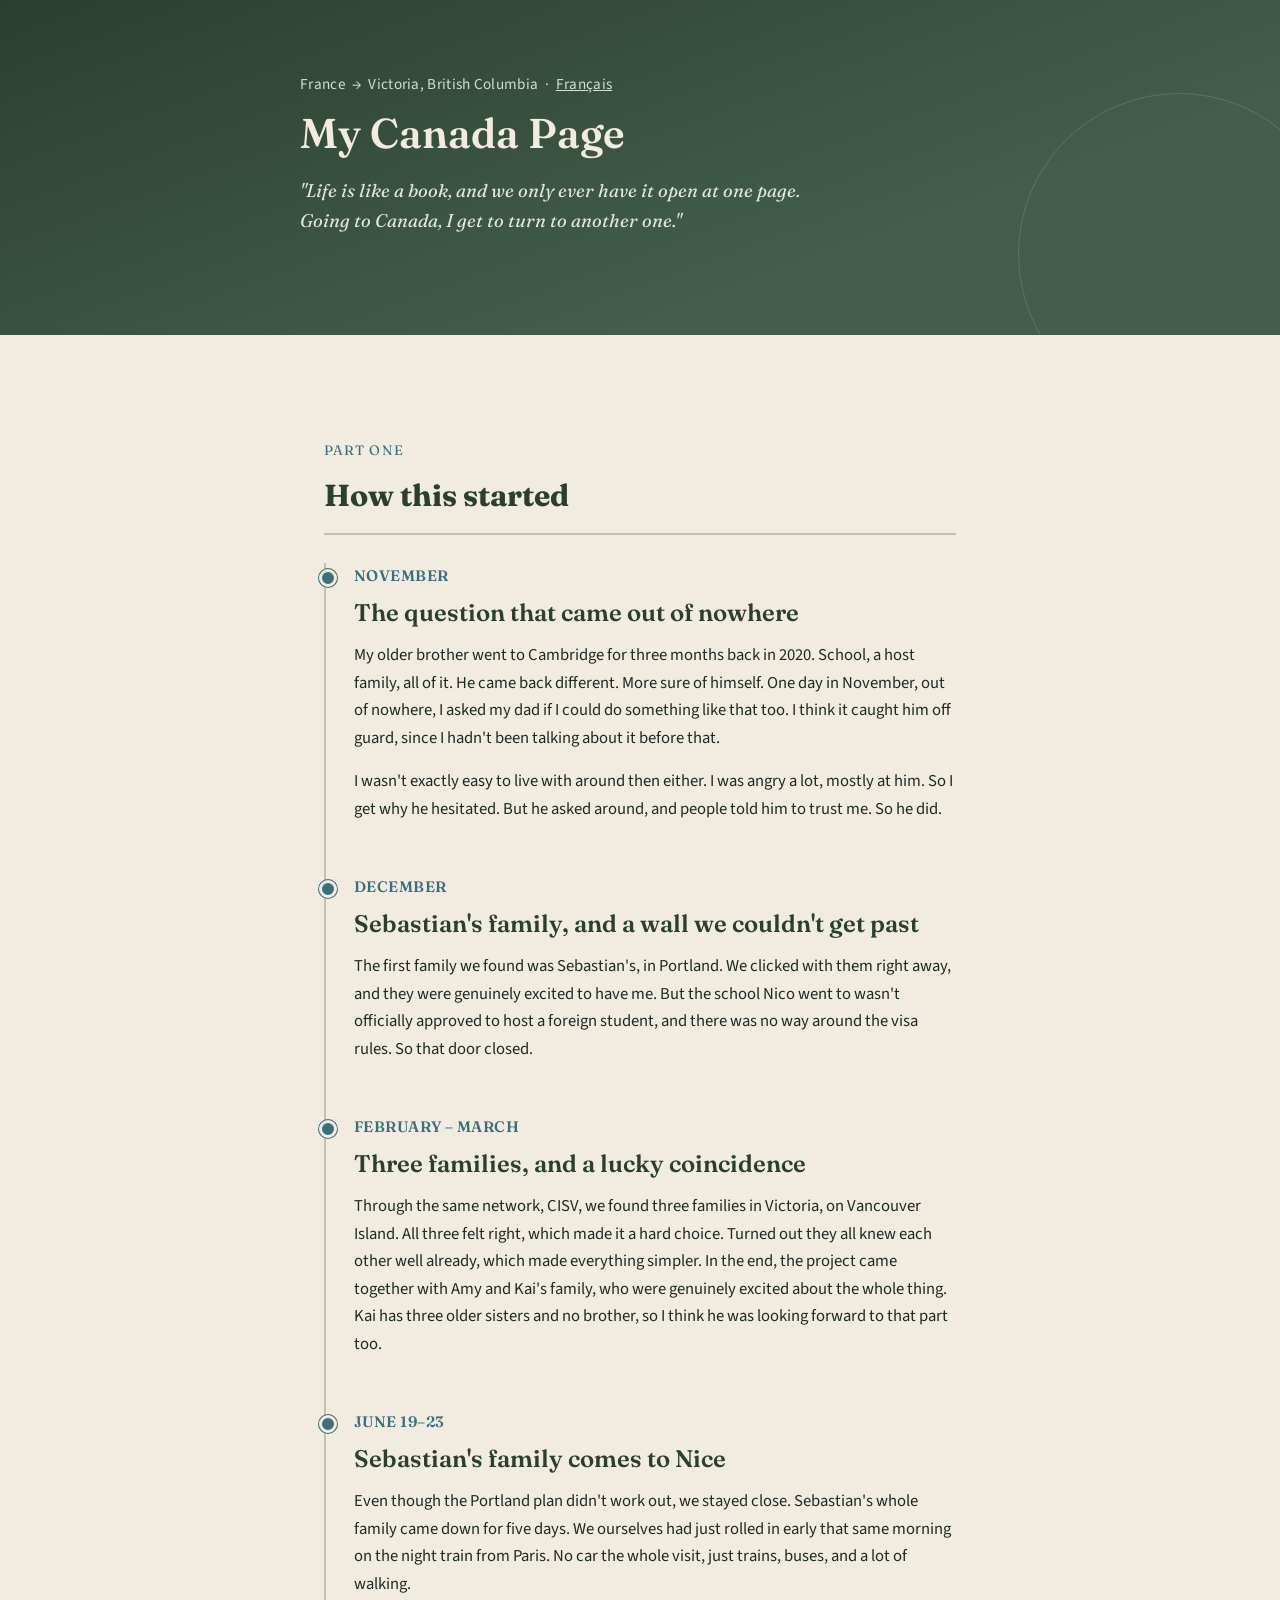
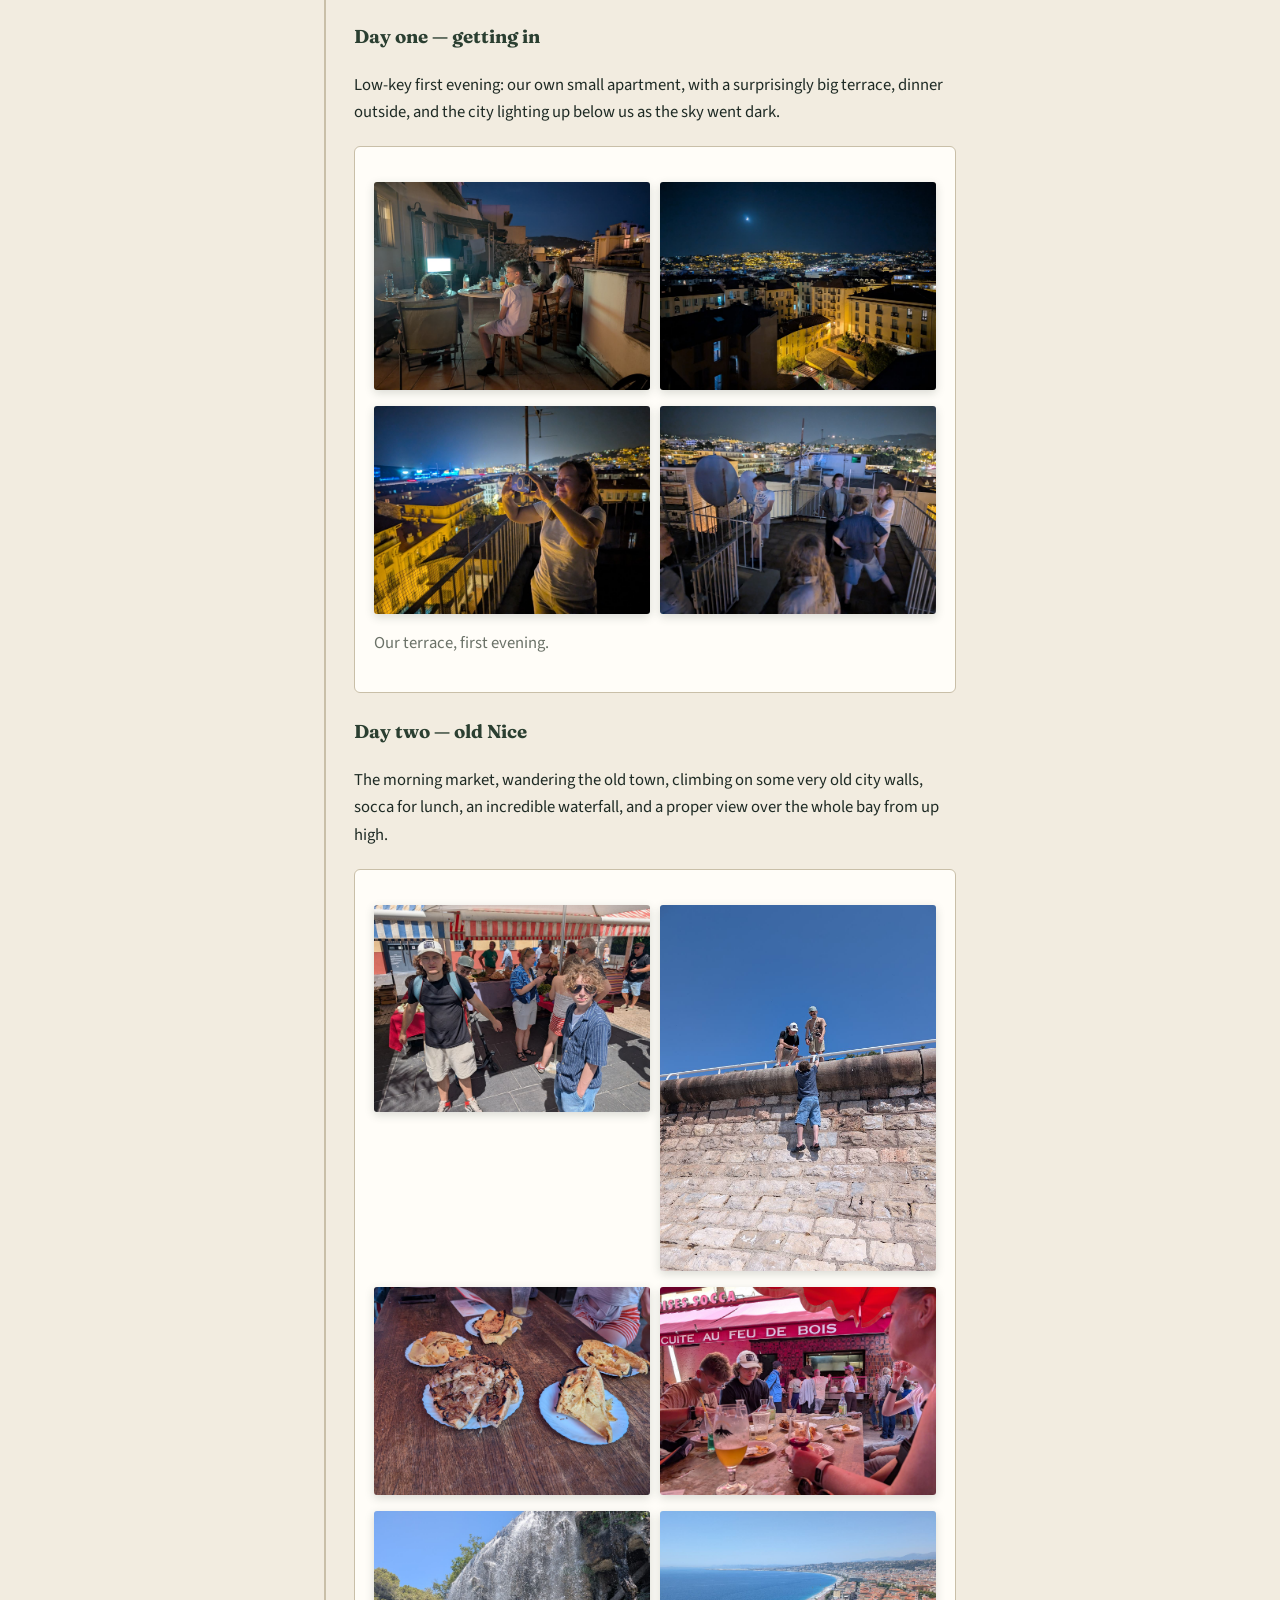
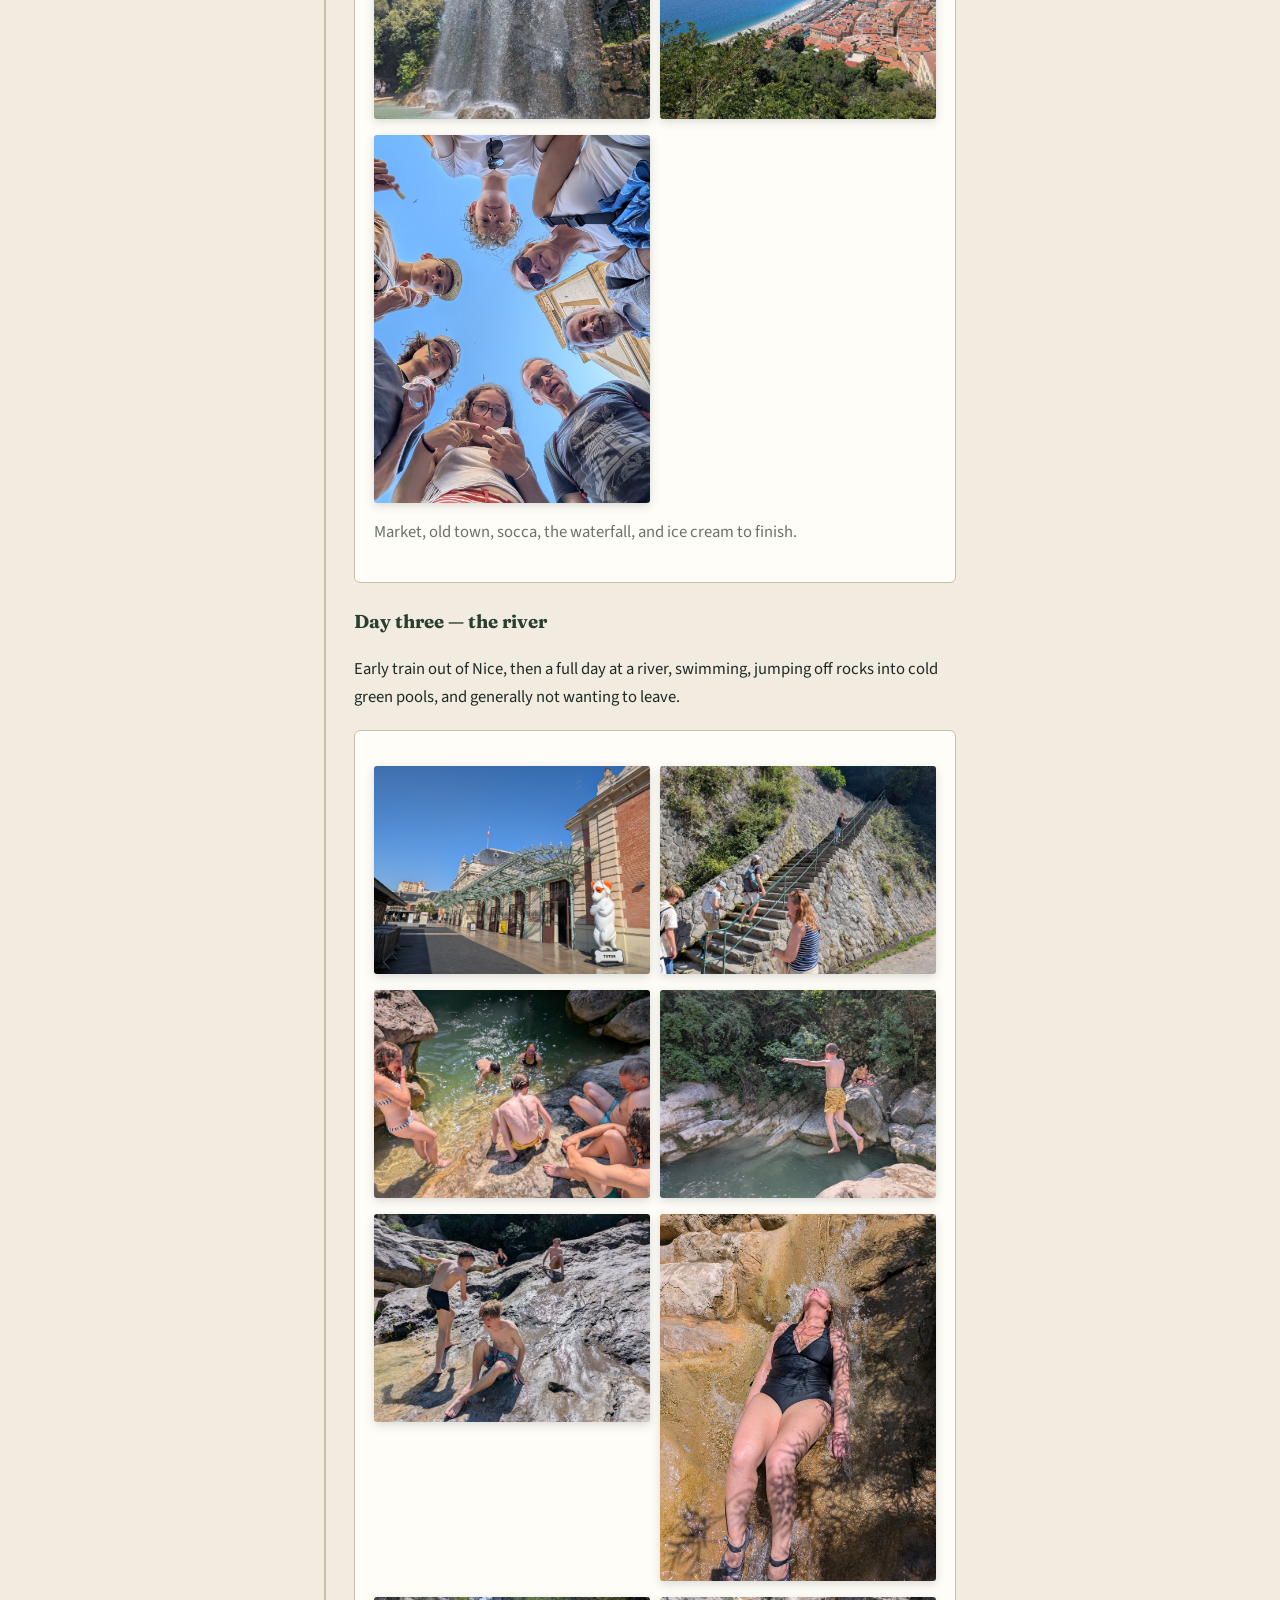
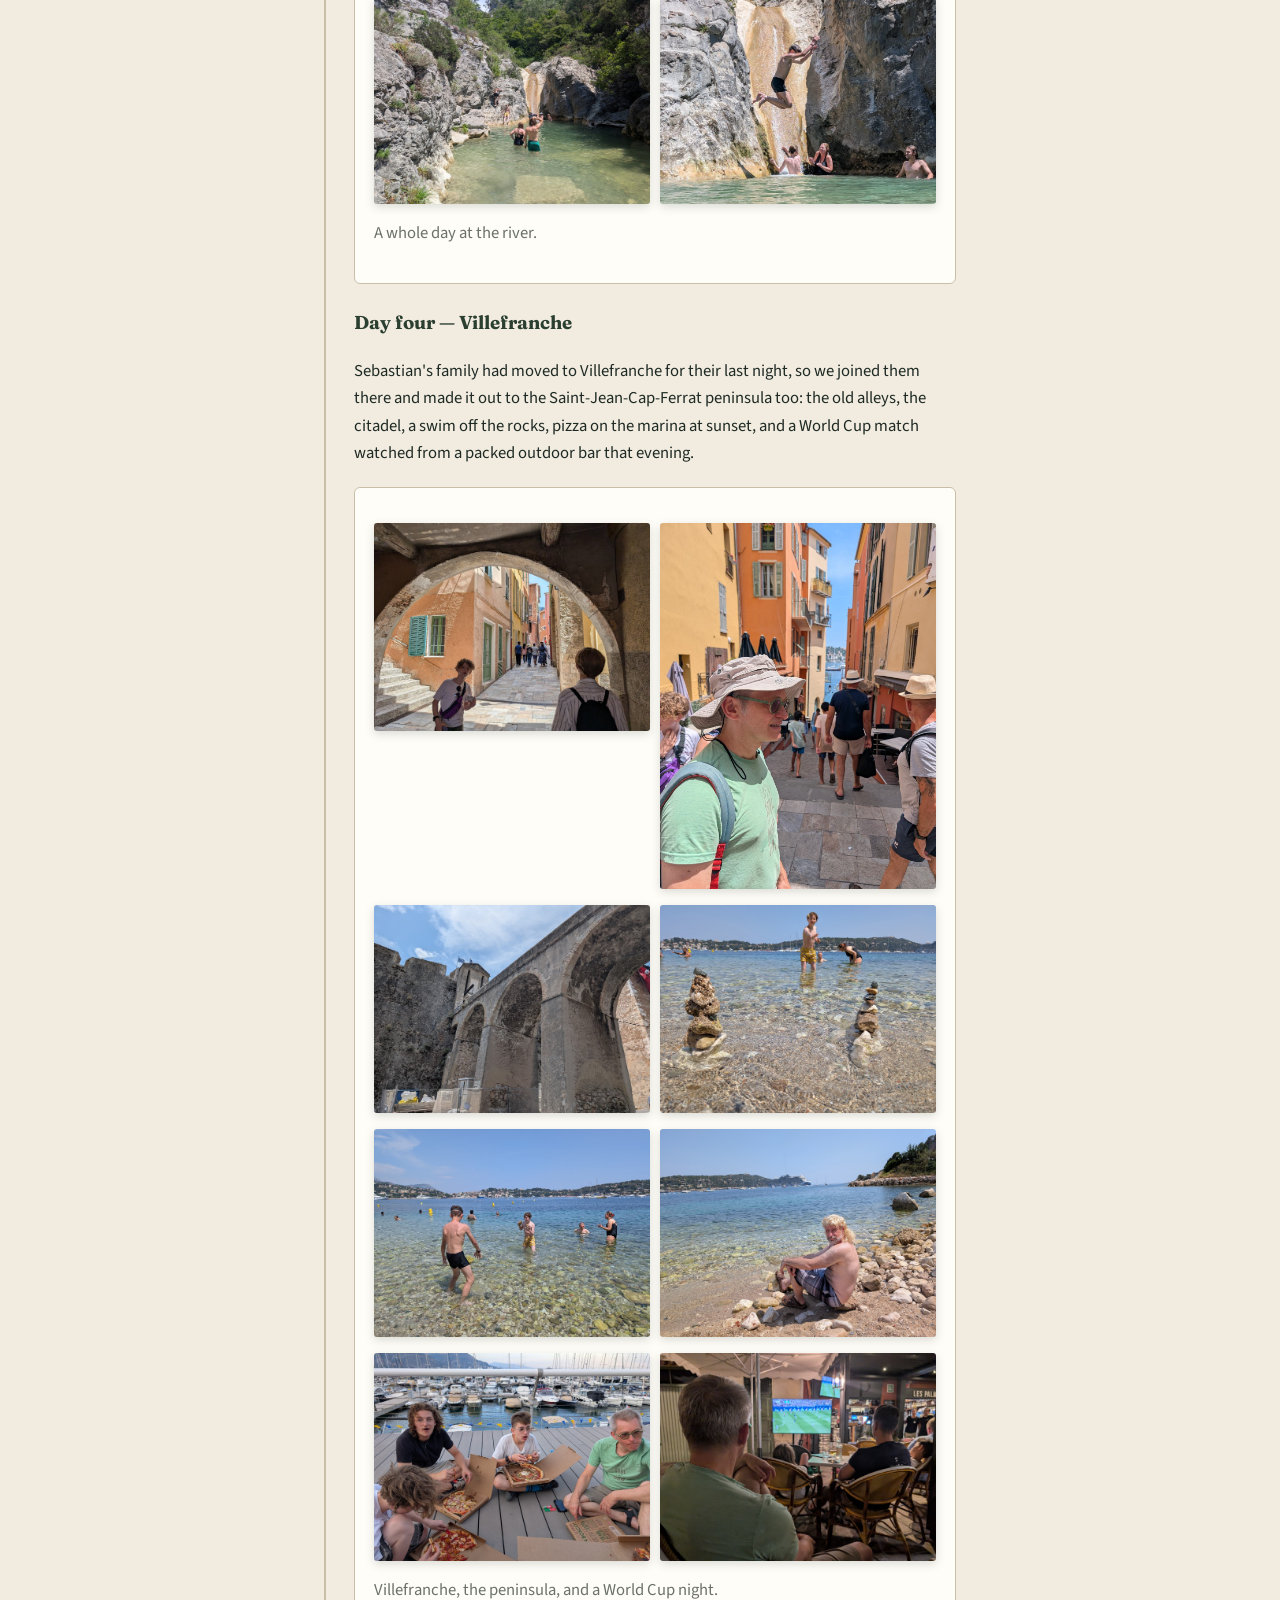
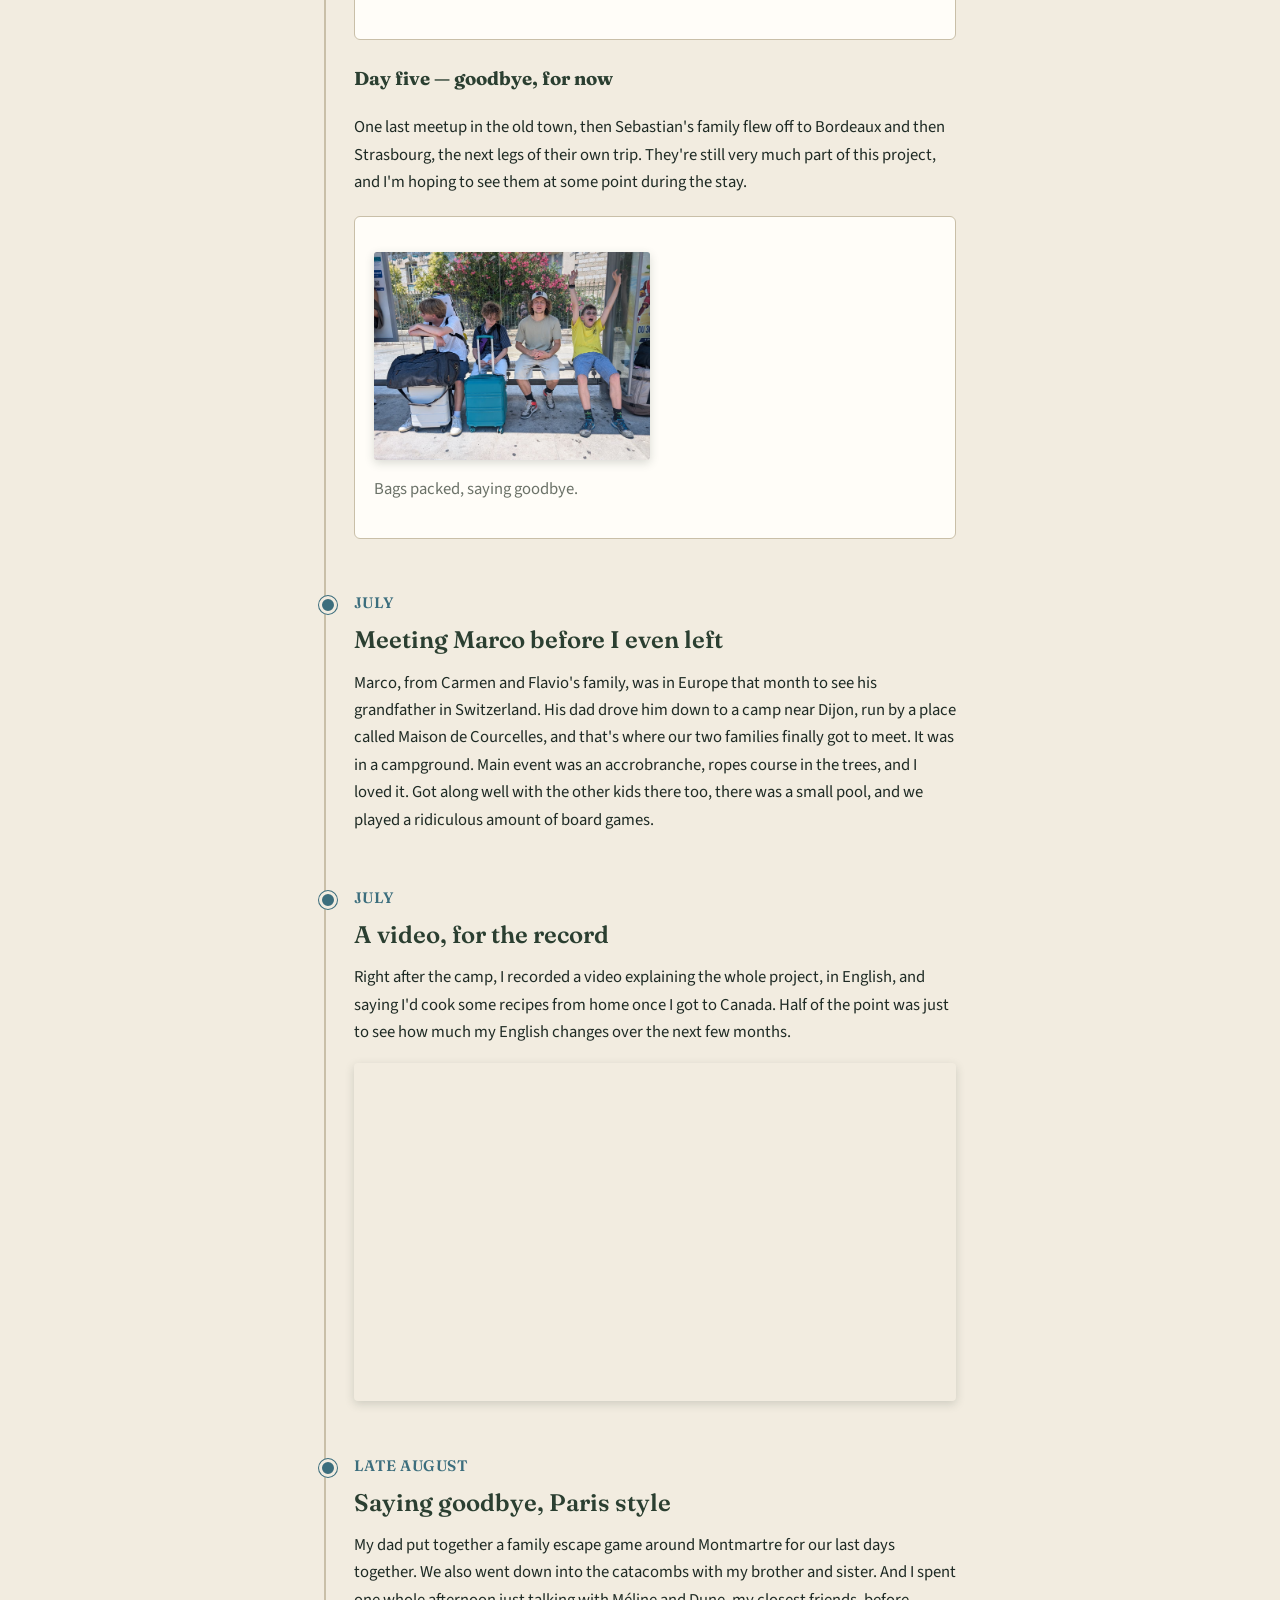
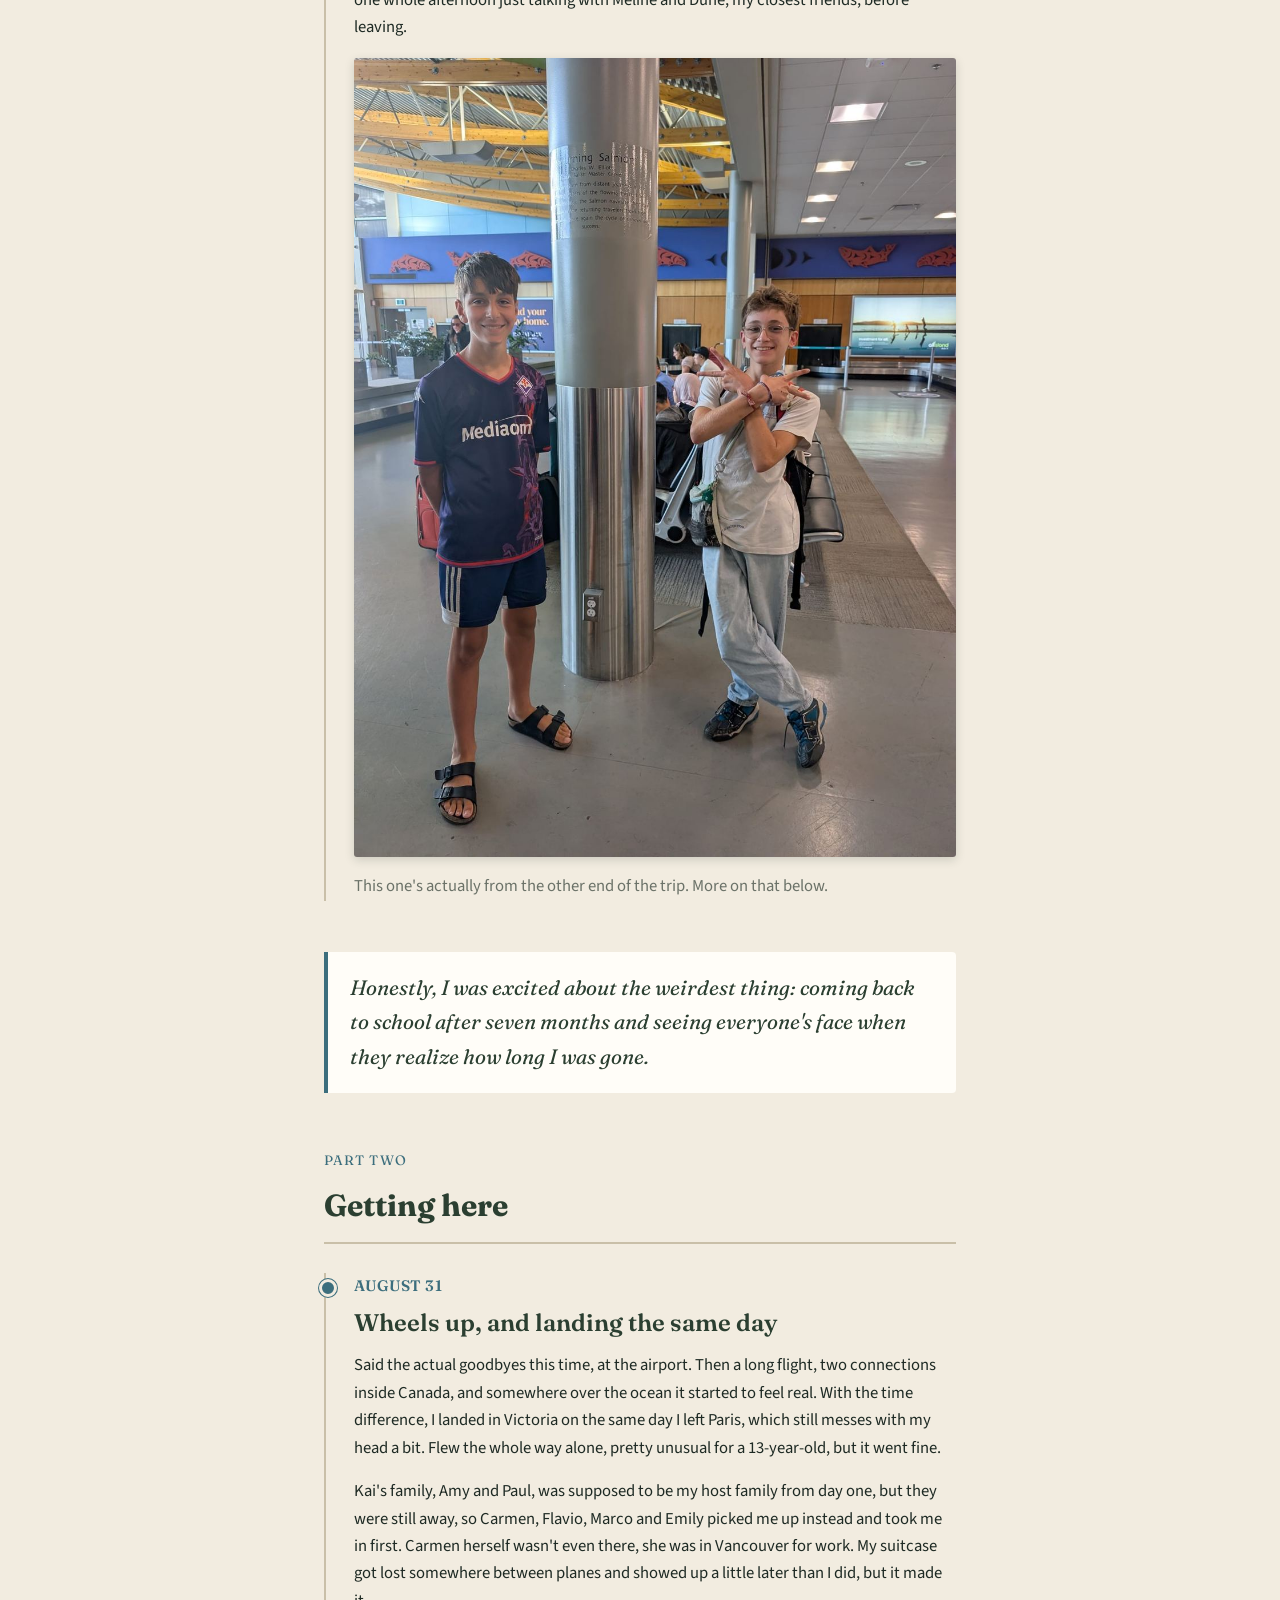
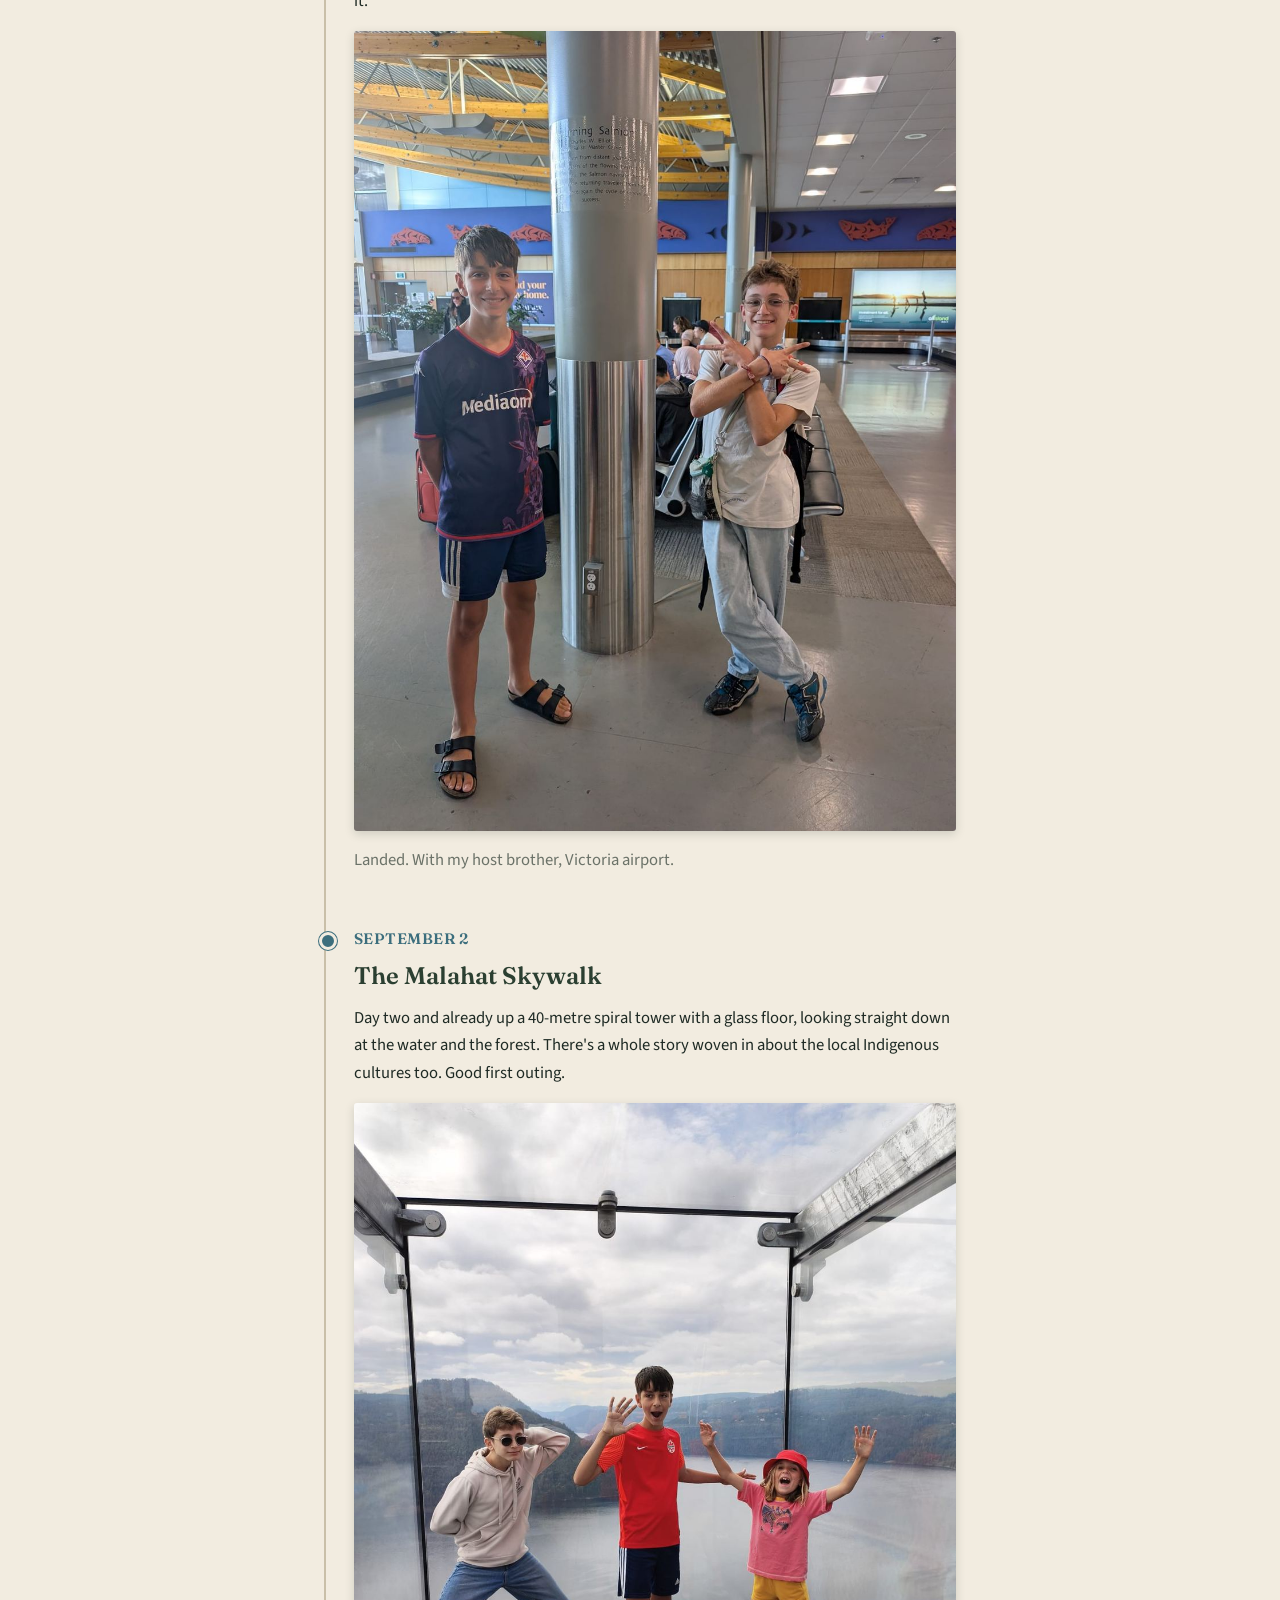
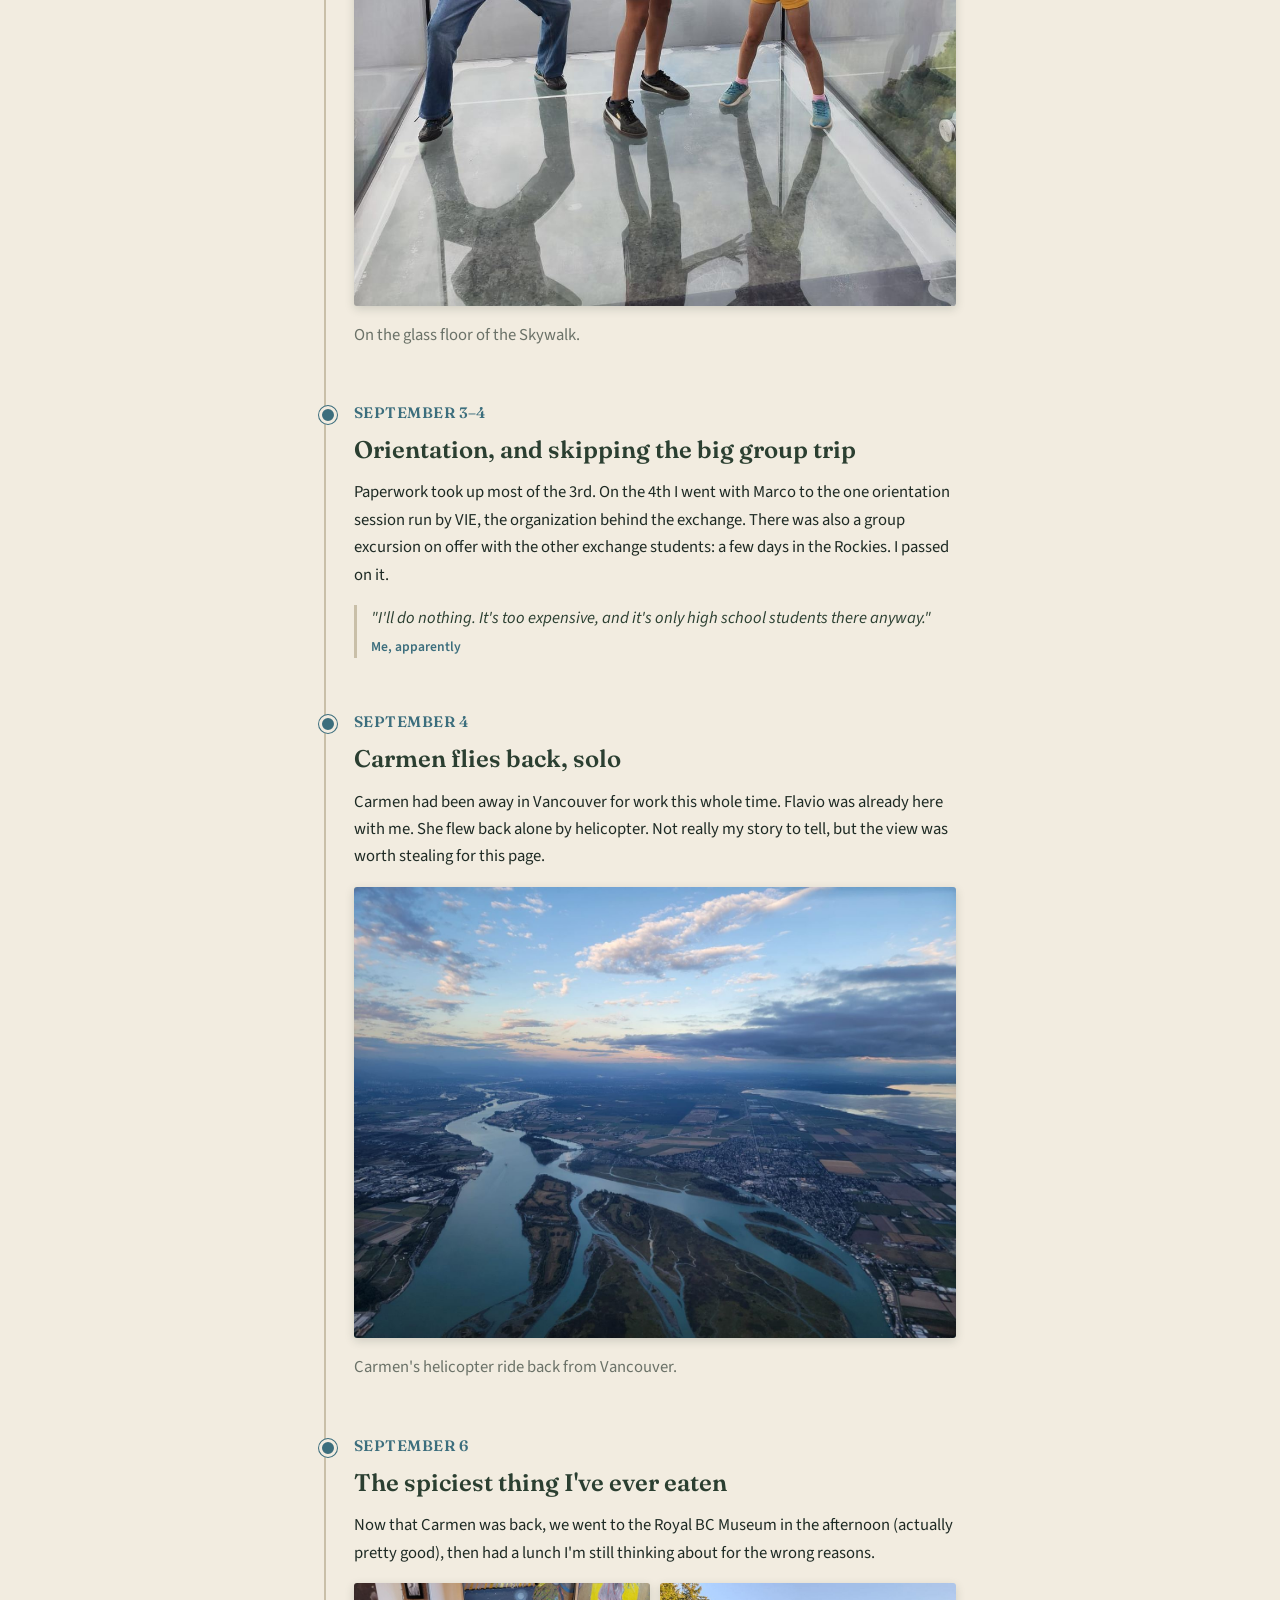
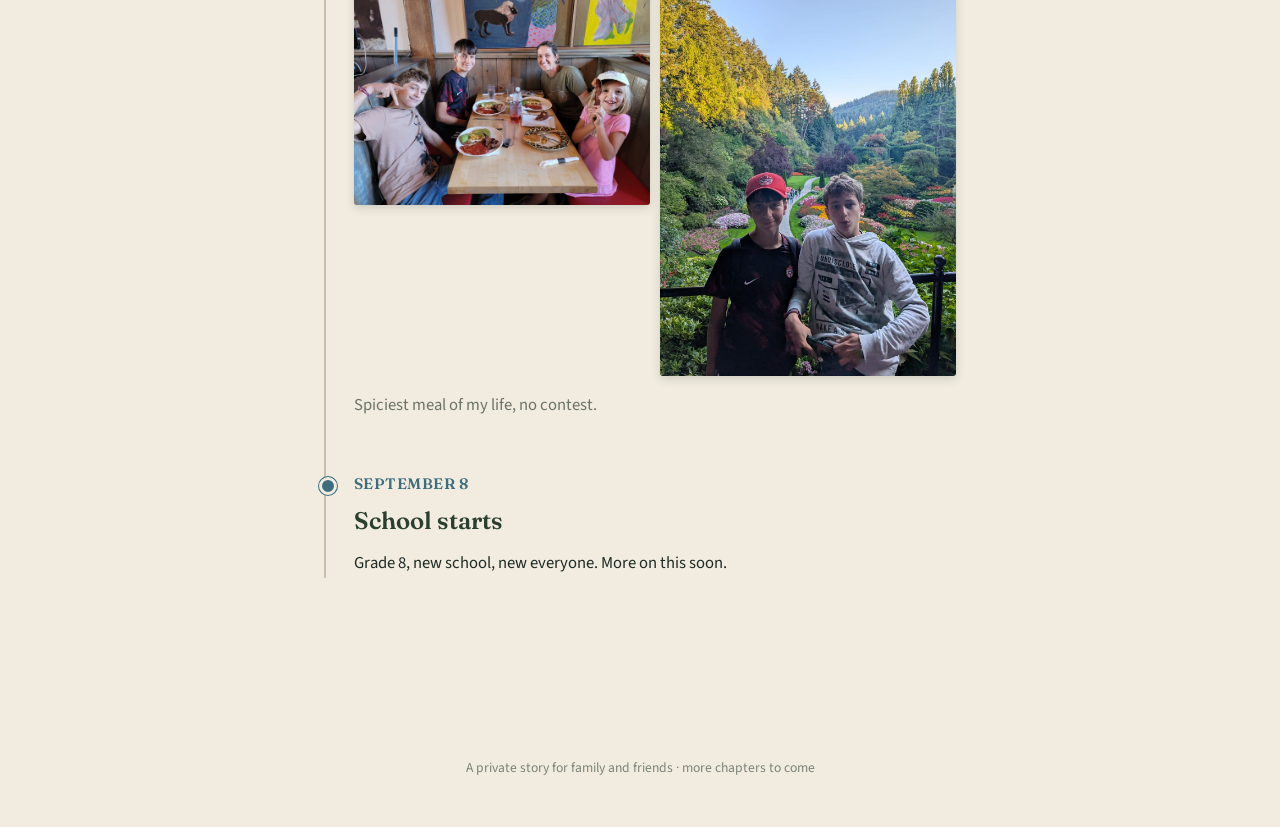
==== index.html @ 2b304eca "changing a wording" ====
<!DOCTYPE html>
<html lang="en">
<head>
<meta charset="UTF-8">
<meta name="viewport" content="width=device-width, initial-scale=1.0">
<title>Anatole in Canada</title>
<link rel="preconnect" href="https://fonts.googleapis.com">
<link href="https://fonts.googleapis.com/css2?family=Fraunces:opsz,wght@9..144,400;9..144,600;9..144,700&family=Source+Sans+3:wght@400;500;600&display=swap" rel="stylesheet">
<link rel="stylesheet" href="style.css">
</head>
<body>

<header class="hero">
  <div class="hero-inner">
    <div class="hero-kicker">France &nbsp;&rarr;&nbsp; Victoria, British Columbia &nbsp;&middot;&nbsp; <a href="index-fr.html" style="color:inherit;">Français</a></div>
    <h1>My Canada Page</h1>
    <p class="hero-sub">"Life is like a book, and we only ever have it open at one page. Going to Canada, I get to turn to another one."</p>
  </div>
</header>

<main>

  <div class="part-label">Part One</div>
  <div class="part-title">How this started</div>

  <div class="timeline">

    <div class="entry">
      <div class="date">November</div>
      <h2>The question that came out of nowhere</h2>
      <p>My older brother went to Cambridge for three months back in 2020. School, a host family, all of it. He came back different. More sure of himself. One day in November, out of nowhere, I asked my dad if I could do something like that too. I think it caught him off guard, since I hadn't been talking about it before that.</p>
      <p>I wasn't exactly easy to live with around then either. I was angry a lot, mostly at him. So I get why he hesitated. But he asked around, and people told him to trust me. So he did.</p>
    </div>

    <div class="entry">
      <div class="date">December</div>
      <h2>Sebastian's family, and a wall we couldn't get past</h2>
      <p>The first family we found was Sebastian's, in Portland. We clicked with them right away, and they were genuinely excited to have me. But the school Nico went to wasn't officially approved to host a foreign student, and there was no way around the visa rules. So that door closed.</p>
    </div>

    <div class="entry">
      <div class="date">February &ndash; March</div>
      <h2>Three families, and a lucky coincidence</h2>
      <p>Through the same network, CISV, we found three families in Victoria, on Vancouver Island. All three felt right, which made it a hard choice. Turned out they all knew each other well already, which made everything simpler. In the end, the project came together with Amy and Kai's family, who were genuinely excited about the whole thing. Kai has three older sisters and no brother, so I think he was looking forward to that part too.</p>
    </div>

    <div class="entry">
      <div class="date">June 19&ndash;23</div>
      <h2>Sebastian's family comes to Nice</h2>
      <p>Even though the Portland plan didn't work out, we stayed close. Sebastian's whole family came down for five days. We ourselves had just rolled in early that same morning on the night train from Paris. No car the whole visit, just trains, buses, and a lot of walking.</p>

      <h3 style="font-family:'Fraunces',serif;color:var(--deep-moss);margin-top:1.5rem;">Day one &mdash; getting in</h3>
      <p>Low-key first evening: our own small apartment, with a surprisingly big terrace, dinner outside, and the city lighting up below us as the sky went dark.</p>
      <div class="gallery-special">
        <div class="photo-grid">
          <img class="photo" loading="lazy" src="images/nice-terrace-dinner.jpg" alt="Dinner on the apartment terrace in Nice at dusk">
          <img class="photo" loading="lazy" src="images/nice-moon.jpg" alt="A crescent moon over the rooftops of Nice at night">
        </div>
        <div class="photo-grid">
          <img class="photo" loading="lazy" src="images/nice-rooftop1.jpg" alt="A woman taking a photo from the terrace of the family's apartment in Nice at night">
          <img class="photo" loading="lazy" src="images/nice-rooftop2.jpg" alt="The group gathered on the apartment terrace at night, city lights in the background">
        </div>
        <p class="caption">Our terrace, first evening.</p>
      </div>

      <h3 style="font-family:'Fraunces',serif;color:var(--deep-moss);margin-top:1.5rem;">Day two &mdash; old Nice</h3>
      <p>The morning market, wandering the old town, climbing on some very old city walls, socca for lunch, an incredible waterfall, and a proper view over the whole bay from up high.</p>
      <div class="gallery-special">
        <div class="photo-grid">
          <img class="photo" loading="lazy" src="images/nice-market.jpg" alt="A morning market scene in the old town of Nice">
          <img class="photo" loading="lazy" src="images/nice-wall.jpg" alt="Anatole climbing over an old stone city wall in Nice">
        </div>
        <div class="photo-grid">
          <img class="photo" loading="lazy" src="images/nice-socca1.jpg" alt="Plates of socca, a Nice specialty, on a wooden table">
          <img class="photo" loading="lazy" src="images/nice-socca2.jpg" alt="The group eating socca at an outdoor restaurant">
        </div>
        <div class="photo-grid">
          <img class="photo" loading="lazy" src="images/nice-waterfall2.jpg" alt="A close-up view of the waterfall in Nice">
          <img class="photo" loading="lazy" src="images/nice-view.jpg" alt="A view over the bay of Nice and the old town rooftops">
        </div>
        <div class="photo-grid single">
          <img class="photo" loading="lazy" src="images/nice-icecream.jpg" alt="The group in a circle looking down at the camera, eating ice cream">
        </div>
        <p class="caption">Market, old town, socca, the waterfall, and ice cream to finish.</p>
      </div>

      <h3 style="font-family:'Fraunces',serif;color:var(--deep-moss);margin-top:1.5rem;">Day three &mdash; the river</h3>
      <p>Early train out of Nice, then a full day at a river, swimming, jumping off rocks into cold green pools, and generally not wanting to leave.</p>
      <div class="gallery-special">
        <div class="photo-grid">
          <img class="photo" loading="lazy" src="images/nice-station.jpg" alt="Nice train station early in the morning, with the Totor dog statue">
          <img class="photo" loading="lazy" src="images/nice-river-stairs.jpg" alt="The group walking down stone steps toward the river">
        </div>
        <div class="photo-grid">
          <img class="photo" loading="lazy" src="images/nice-river1.jpg" alt="The group swimming and sitting by a river pool">
          <img class="photo" loading="lazy" src="images/nice-river2.jpg" alt="A boy jumping backward off a rock into a river pool">
        </div>
        <div class="photo-grid">
          <img class="photo" loading="lazy" src="images/nice-river3.jpg" alt="Boys climbing on wet rocks by the river">
          <img class="photo" loading="lazy" src="images/nice-river4.jpg" alt="A woman standing under a small waterfall in a swimsuit">
        </div>
        <div class="photo-grid">
          <img class="photo" loading="lazy" src="images/nice-river5.jpg" alt="A wide view of the river gorge with people swimming">
          <img class="photo" loading="lazy" src="images/nice-river6.jpg" alt="A boy jumping off a rock into the river, arms raised">
        </div>
        <p class="caption">A whole day at the river.</p>
      </div>

      <h3 style="font-family:'Fraunces',serif;color:var(--deep-moss);margin-top:1.5rem;">Day four &mdash; Villefranche</h3>
      <p>Sebastian's family had moved to Villefranche for their last night, so we joined them there and made it out to the Saint-Jean-Cap-Ferrat peninsula too: the old alleys, the citadel, a swim off the rocks, pizza on the marina at sunset, and a World Cup match watched from a packed outdoor bar that evening.</p>
      <div class="gallery-special">
        <div class="photo-grid">
          <img class="photo" loading="lazy" src="images/nice-vfalley.jpg" alt="A narrow archway and colorful street in the old town of Villefranche">
          <img class="photo" loading="lazy" src="images/nice-vfstreet.jpg" alt="A steep street in Villefranche leading down to the harbor">
        </div>
        <div class="photo-grid">
          <img class="photo" loading="lazy" src="images/nice-fort.jpg" alt="The old citadel and archways of Villefranche">
          <img class="photo" loading="lazy" src="images/nice-vfbeach.jpg" alt="A boy playing in the clear water at Villefranche beach, with Cap Ferrat in the background">
        </div>
        <div class="photo-grid">
          <img class="photo" loading="lazy" src="images/nice-vfbeach2.jpg" alt="Kids playing in the water at Villefranche, holding shells">
          <img class="photo" loading="lazy" src="images/nice-vfrocks.jpg" alt="A man sitting on the rocky shore at Villefranche, a cruise ship in the bay">
        </div>
        <div class="photo-grid">
          <img class="photo" loading="lazy" src="images/nice-pizza.jpg" alt="The group eating pizza on the marina dock at sunset">
          <img class="photo" loading="lazy" src="images/nice-worldcup.jpg" alt="Watching a World Cup match on a big screen at an outdoor bar">
        </div>
        <p class="caption">Villefranche, the peninsula, and a World Cup night.</p>
      </div>

      <h3 style="font-family:'Fraunces',serif;color:var(--deep-moss);margin-top:1.5rem;">Day five &mdash; goodbye, for now</h3>
      <p>One last meetup in the old town, then Sebastian's family flew off to Bordeaux and then Strasbourg, the next legs of their own trip. They're still very much part of this project, and I'm hoping to see them at some point during the stay.</p>
      <div class="gallery-special">
        <div class="photo-grid single">
          <img class="photo" loading="lazy" src="images/nice-departure.jpg" alt="The group waiting at a bus stop with their luggage, ready to leave Nice">
        </div>
        <p class="caption">Bags packed, saying goodbye.</p>
      </div>
    </div>

    <div class="entry">
      <div class="date">July</div>
      <h2>Meeting Marco before I even left</h2>
      <p>Marco, from Carmen and Flavio's family, was in Europe that month to see his grandfather in Switzerland. His dad drove him down to a camp near Dijon, run by a place called Maison de Courcelles, and that's where our two families finally got to meet. It was in a campground. Main event was an accrobranche, ropes course in the trees, and I loved it. Got along well with the other kids there too, there was a small pool, and we played a ridiculous amount of board games.</p>
    </div>

    <div class="entry">
      <div class="date">July</div>
      <h2>A video, for the record</h2>
      <p>Right after the camp, I recorded a video explaining the whole project, in English, and saying I'd cook some recipes from home once I got to Canada. Half of the point was just to see how much my English changes over the next few months.</p>
      <div class="video-embed">
        <iframe src="https://www.youtube.com/embed/_L7B_IVe_us" title="Anatole introduces his exchange project" allowfullscreen></iframe>
      </div>
    </div>

    <div class="entry">
      <div class="date">Late August</div>
      <h2>Saying goodbye, Paris style</h2>
      <p>My dad put together a family escape game around Montmartre for our last days together. We also went down into the catacombs with my brother and sister. And I spent one whole afternoon just talking with Méline and Dune, my closest friends, before leaving.</p>
      <div class="photo-grid single">
        <img class="photo" loading="lazy" src="images/IMG-20260901-WA0000.jpg" alt="Anatole with his host brother at Victoria airport, right after arrival">
      </div>
      <p class="caption">This one's actually from the other end of the trip. More on that below.</p>
    </div>

  </div>

  <div class="pull">Honestly, I was excited about the weirdest thing: coming back to school after seven months and seeing everyone's face when they realize how long I was gone.</div>

  <div class="part-label">Part Two</div>
  <div class="part-title">Getting here</div>

  <div class="timeline">

    <div class="entry">
      <div class="date">August 31</div>
      <h2>Wheels up, and landing the same day</h2>
      <p>Said the actual goodbyes this time, at the airport. Then a long flight, two connections inside Canada, and somewhere over the ocean it started to feel real. With the time difference, I landed in Victoria on the same day I left Paris, which still messes with my head a bit. Flew the whole way alone, pretty unusual for a 13-year-old, but it went fine.</p>
      <p>Kai's family, Amy and Paul, was supposed to be my host family from day one, but they were still away, so Carmen, Flavio, Marco and Emily picked me up instead and took me in first. Carmen herself wasn't even there, she was in Vancouver for work. My suitcase got lost somewhere between planes and showed up a little later than I did, but it made it.</p>
      <div class="photo-grid single">
        <img class="photo" loading="lazy" src="images/IMG-20260901-WA0000.jpg" alt="Anatole with his host brother at Victoria airport, just after arrival">
      </div>
      <p class="caption">Landed. With my host brother, Victoria airport.</p>
    </div>

    <div class="entry">
      <div class="date">September 2</div>
      <h2>The Malahat Skywalk</h2>
      <p>Day two and already up a 40-metre spiral tower with a glass floor, looking straight down at the water and the forest. There's a whole story woven in about the local Indigenous cultures too. Good first outing.</p>
      <div class="photo-grid single">
        <img class="photo" loading="lazy" src="images/IMG-20260902-WA0004.jpg" alt="Anatole and host siblings on the glass floor of the Malahat Skywalk, lake and mountains below">
      </div>
      <p class="caption">On the glass floor of the Skywalk.</p>
    </div>

    <div class="entry">
      <div class="date">September 3&ndash;4</div>
      <h2>Orientation, and skipping the big group trip</h2>
      <p>Paperwork took up most of the 3rd. On the 4th I went with Marco to the one orientation session run by VIE, the organization behind the exchange. There was also a group excursion on offer with the other exchange students: a few days in the Rockies. I passed on it.</p>
      <p class="quote">"I'll do nothing. It's too expensive, and it's only high school students there anyway."<span class="who">Me, apparently</span></p>
    </div>

    <div class="entry">
      <div class="date">September 4</div>
      <h2>Carmen flies back, solo</h2>
      <p>Carmen had been away in Vancouver for work this whole time. Flavio was already here with me. She flew back alone by helicopter. Not really my story to tell, but the view was worth stealing for this page.</p>
      <div class="photo-grid single">
        <img class="photo" loading="lazy" src="images/IMG-20260904-WA0001.jpg" alt="A helicopter view over Vancouver">
      </div>
      <p class="caption">Carmen's helicopter ride back from Vancouver.</p>
    </div>


    <div class="entry">
      <div class="date">September 6</div>
      <h2>The spiciest thing I've ever eaten</h2>
      <p>Now that Carmen was back, we went to the Royal BC Museum in the afternoon (actually pretty good), then had a lunch I'm still thinking about for the wrong reasons.</p>
      <div class="photo-grid">
        <img class="photo" loading="lazy" src="images/IMG-20260906-WA0002.jpg" alt="Anatole and the host family at a restaurant table with a spicy meal">
        <img class="photo" loading="lazy" src="images/IMG-20260906-WA0010.jpg" alt="Group photo from the day, Victoria">
      </div>
      <p class="caption">Spiciest meal of my life, no contest.</p>
    </div>

    <div class="entry">
      <div class="date">September 8</div>
      <h2>School starts</h2>
      <p>Grade 8, new school, new everyone. More on this soon.</p>
    </div>

  </div>

</main>

<footer>
  A private story for family and friends &middot; more chapters to come
</footer>

<div class="lightbox" id="lightbox">
  <span class="lightbox-close">&times;</span>
  <img id="lightbox-img" src="" alt="">
</div>

<script>
  document.querySelectorAll('.photo').forEach(function(img) {
    img.addEventListener('click', function() {
      document.getElementById('lightbox-img').src = this.src;
      document.getElementById('lightbox-img').alt = this.alt;
      document.getElementById('lightbox').classList.add('open');
    });
  });
  document.getElementById('lightbox').addEventListener('click', function() {
    this.classList.remove('open');
  });
</script>

</body>
</html>
---- style.css ----
:root {
    --ink: #1e2a24;
    --paper: #f2ece0;
    --moss: #435e4c;
    --deep-moss: #2b3f31;
    --tide: #3c6e7d;
    --line: #c9bfa8;
    --card: #fffdf8;
  }
  * { box-sizing: border-box; }
  body {
    margin: 0;
    background: var(--paper);
    color: var(--ink);
    font-family: 'Source Sans 3', sans-serif;
    line-height: 1.65;
  }
  header.hero {
    background: linear-gradient(160deg, var(--deep-moss), var(--moss) 70%);
    color: #f2ece0;
    padding: 4.5rem 1.5rem 5rem;
    text-align: left;
    position: relative;
    overflow: hidden;
  }
  header.hero::after {
    content: "";
    position: absolute;
    right: -60px;
    bottom: -80px;
    width: 320px;
    height: 320px;
    border: 1px solid rgba(242,236,224,0.15);
    border-radius: 50%;
  }
  .hero-inner {
    max-width: 680px;
    margin: 0 auto;
    position: relative;
    z-index: 1;
  }
  .hero-kicker {
    font-size: 0.95rem;
    letter-spacing: 0.02em;
    color: #cfe0d3;
    margin-bottom: 0.8rem;
  }
  h1 {
    font-family: 'Fraunces', serif;
    font-weight: 600;
    font-size: 2.6rem;
    line-height: 1.15;
    margin: 0 0 1rem;
  }
  .hero-sub {
    font-size: 1.15rem;
    max-width: 46ch;
    color: #dfe6de;
    font-style: italic;
    font-family: 'Fraunces', serif;
  }
  main {
    max-width: 680px;
    margin: 0 auto;
    padding: 3rem 1.5rem 6rem;
  }
  .part-label {
    font-family: 'Fraunces', serif;
    font-size: 0.85rem;
    text-transform: uppercase;
    letter-spacing: 0.08em;
    color: var(--tide);
    margin: 3.5rem 0 0.5rem;
  }
  .part-title {
    font-family: 'Fraunces', serif;
    font-size: 1.9rem;
    font-weight: 700;
    color: var(--deep-moss);
    margin: 0 0 1.8rem;
    border-bottom: 2px solid var(--line);
    padding-bottom: 0.8rem;
  }
  .timeline {
    position: relative;
    padding-left: 28px;
    border-left: 2px solid var(--line);
  }
  .entry {
    position: relative;
    margin-bottom: 3.2rem;
  }
  .entry::before {
    content: "";
    position: absolute;
    left: -35px;
    top: 6px;
    width: 12px;
    height: 12px;
    border-radius: 50%;
    background: var(--tide);
    border: 3px solid var(--paper);
    box-shadow: 0 0 0 1px var(--tide);
  }
  .date {
    font-family: 'Fraunces', serif;
    font-weight: 600;
    font-size: 0.95rem;
    letter-spacing: 0.03em;
    color: var(--tide);
    margin-bottom: 0.3rem;
    text-transform: uppercase;
  }
  .entry h2 {
    font-family: 'Fraunces', serif;
    font-size: 1.5rem;
    font-weight: 600;
    margin: 0 0 0.6rem;
    color: var(--deep-moss);
  }
  .entry p {
    margin: 0 0 1rem;
    font-size: 1.04rem;
  }
  .quote {
    font-style: italic;
    color: var(--deep-moss);
    border-left: 3px solid var(--line);
    padding-left: 0.9rem;
    margin: 1rem 0;
  }
  .who {
    font-style: normal;
    font-weight: 600;
    font-size: 0.85rem;
    color: var(--tide);
    display: block;
    margin-top: 0.2rem;
  }
  .photo-grid {
    display: grid;
    grid-template-columns: 1fr 1fr;
    gap: 0.6rem;
    margin: 1rem 0;
  }
  .photo-grid.single { grid-template-columns: 1fr; }
  .photo {
    width: 100%;
    display: block;
    border-radius: 3px;
    box-shadow: 0 3px 10px rgba(43,63,49,0.18);
  }
  .caption {
    font-size: 0.85rem;
    color: #6b7268;
    margin-top: 0.4rem;
  }
  .pull {
    font-family: 'Fraunces', serif;
    font-style: italic;
    font-size: 1.3rem;
    color: var(--deep-moss);
    text-align: left;
    margin: 2rem 0;
    padding: 1.2rem 1.4rem;
    background: var(--card);
    border-left: 4px solid var(--tide);
    border-radius: 0 4px 4px 0;
  }
  footer {
    text-align: center;
    padding: 2rem 1.5rem 3rem;
    color: #7c8378;
    font-size: 0.85rem;
  }
  .photo {
    cursor: zoom-in;
    transition: opacity 0.15s ease;
  }
  .photo:hover {
    opacity: 0.9;
  }
  .lightbox {
    display: none;
    position: fixed;
    inset: 0;
    background: rgba(20, 26, 22, 0.92);
    z-index: 1000;
    align-items: center;
    justify-content: center;
    padding: 2rem 1rem;
    cursor: zoom-out;
  }
  .lightbox.open {
    display: flex;
  }
  .lightbox img {
    max-width: 100%;
    max-height: 90vh;
    border-radius: 4px;
    box-shadow: 0 10px 40px rgba(0,0,0,0.5);
  }
  .lightbox-close {
    position: absolute;
    top: 1.2rem;
    right: 1.5rem;
    color: #f2ece0;
    font-size: 2rem;
    line-height: 1;
    cursor: pointer;
    font-family: sans-serif;
  }
  .video-embed {
    position: relative;
    width: 100%;
    padding-top: 56.25%;
    margin: 1rem 0;
    border-radius: 4px;
    overflow: hidden;
    box-shadow: 0 3px 10px rgba(43,63,49,0.18);
  }
  .video-embed iframe,
  .video-embed video {
    position: absolute;
    top: 0; left: 0;
    width: 100%;
    height: 100%;
    border: 0;
  }
  .gallery-special {
    background: var(--card);
    border-radius: 6px;
    padding: 1.2rem;
    margin: 1.2rem 0;
    border: 1px solid var(--line);
  }
  .gallery-special .photo-grid {
    grid-template-columns: repeat(2, 1fr);
  }
  @media (min-width: 560px) {
    .gallery-special .photo-grid.wide {
      grid-template-columns: repeat(3, 1fr);
    }
  }
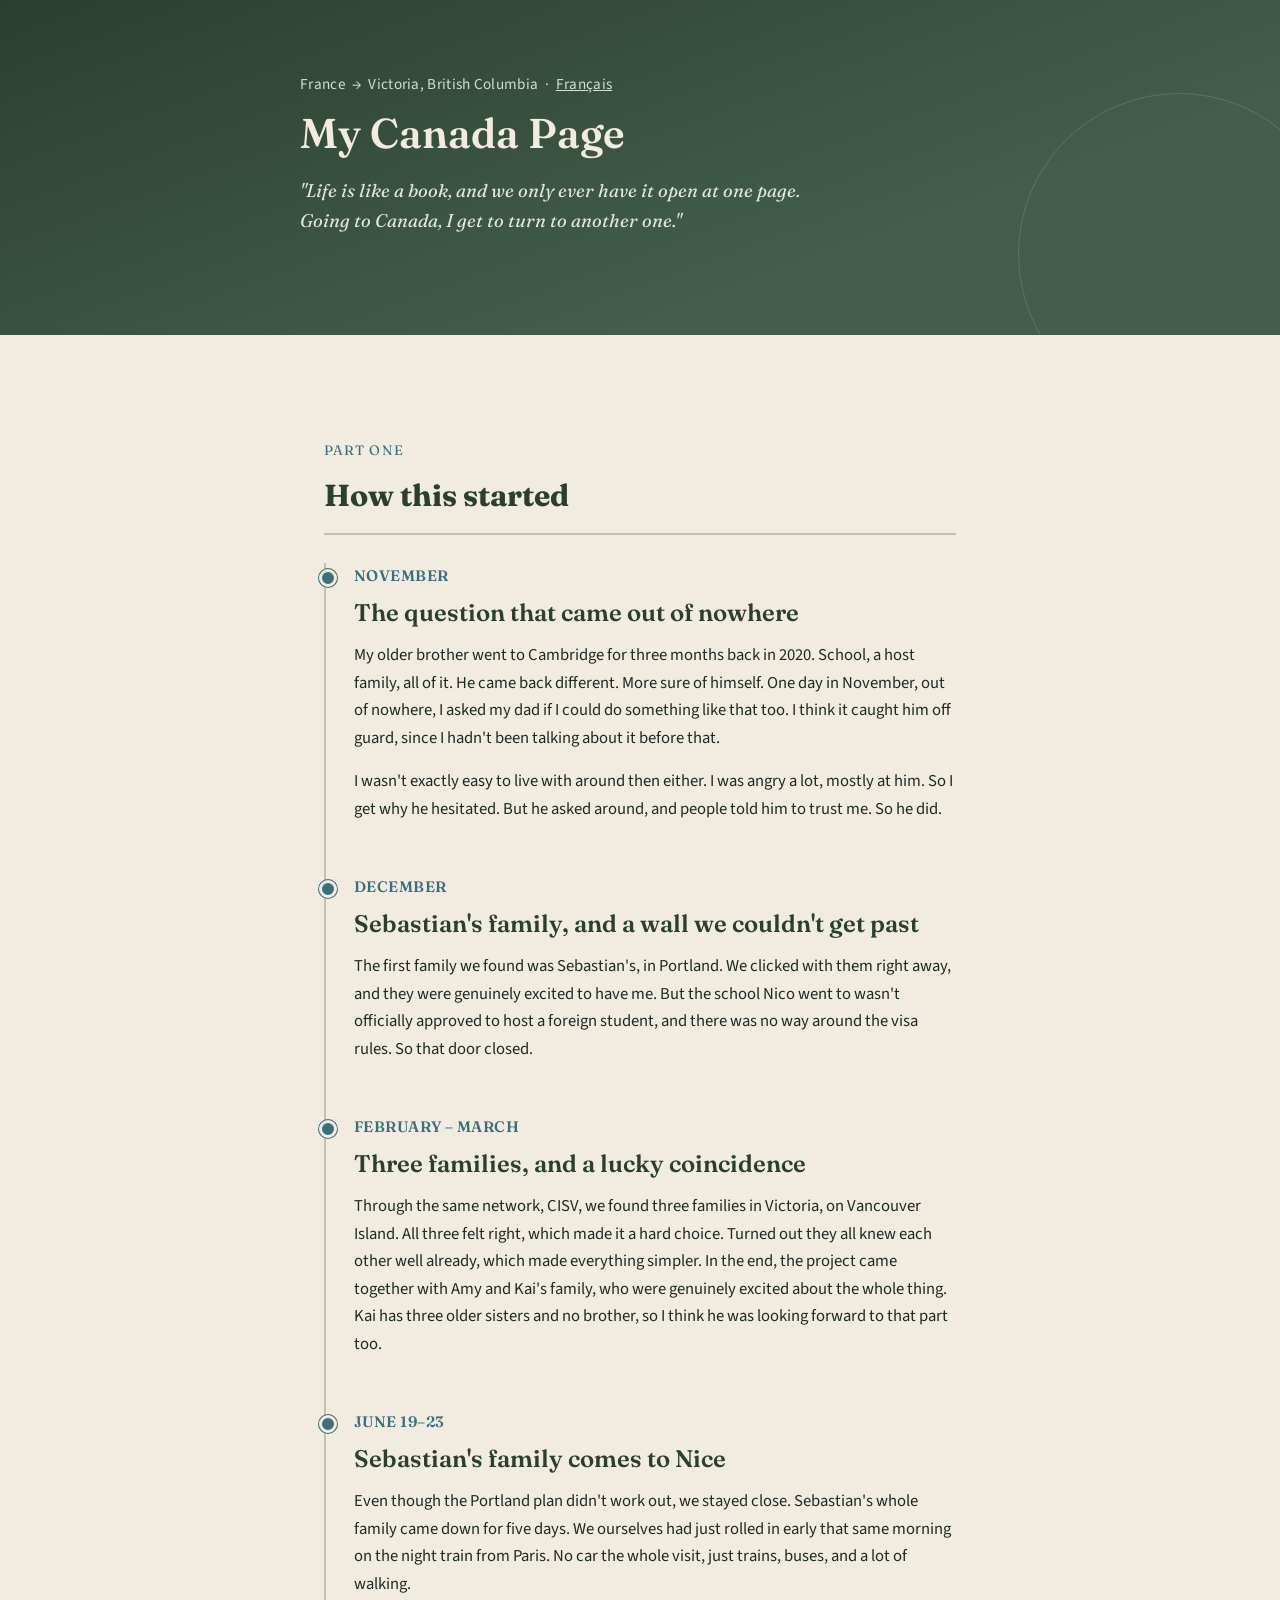
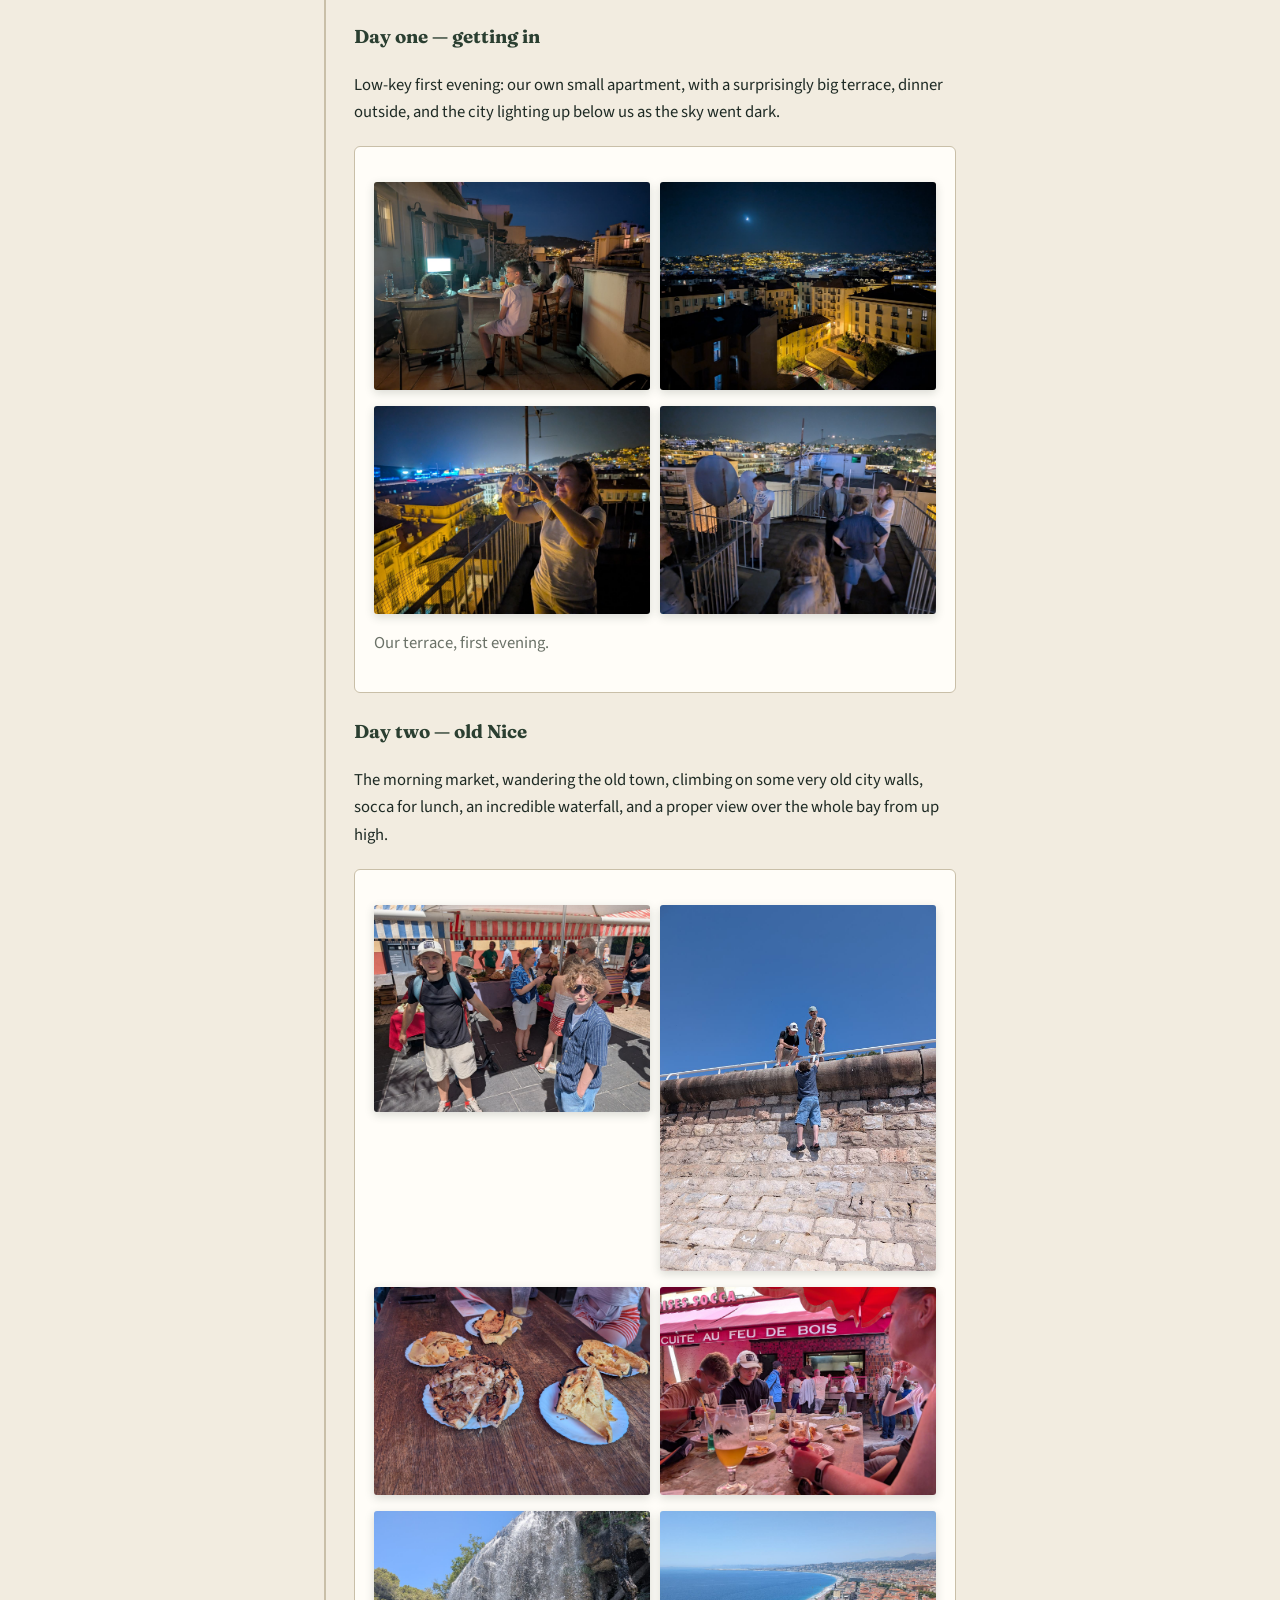
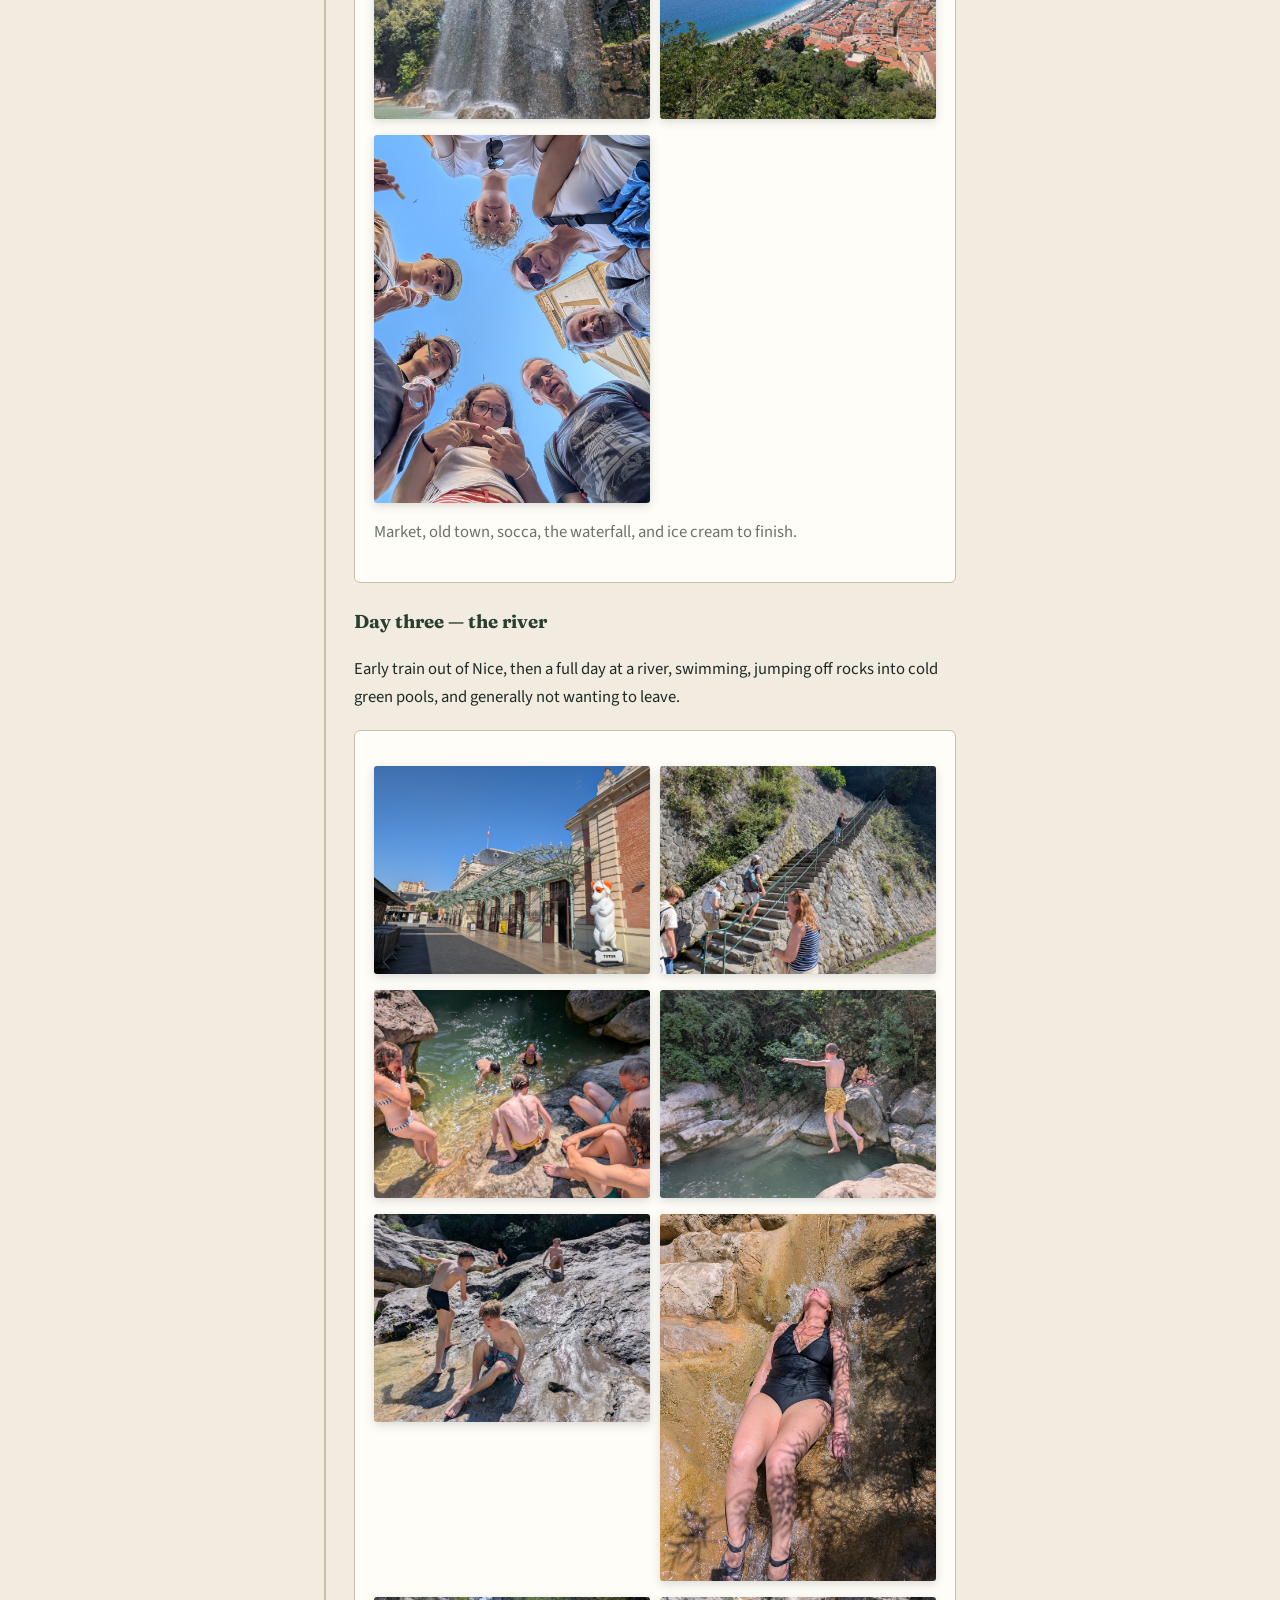
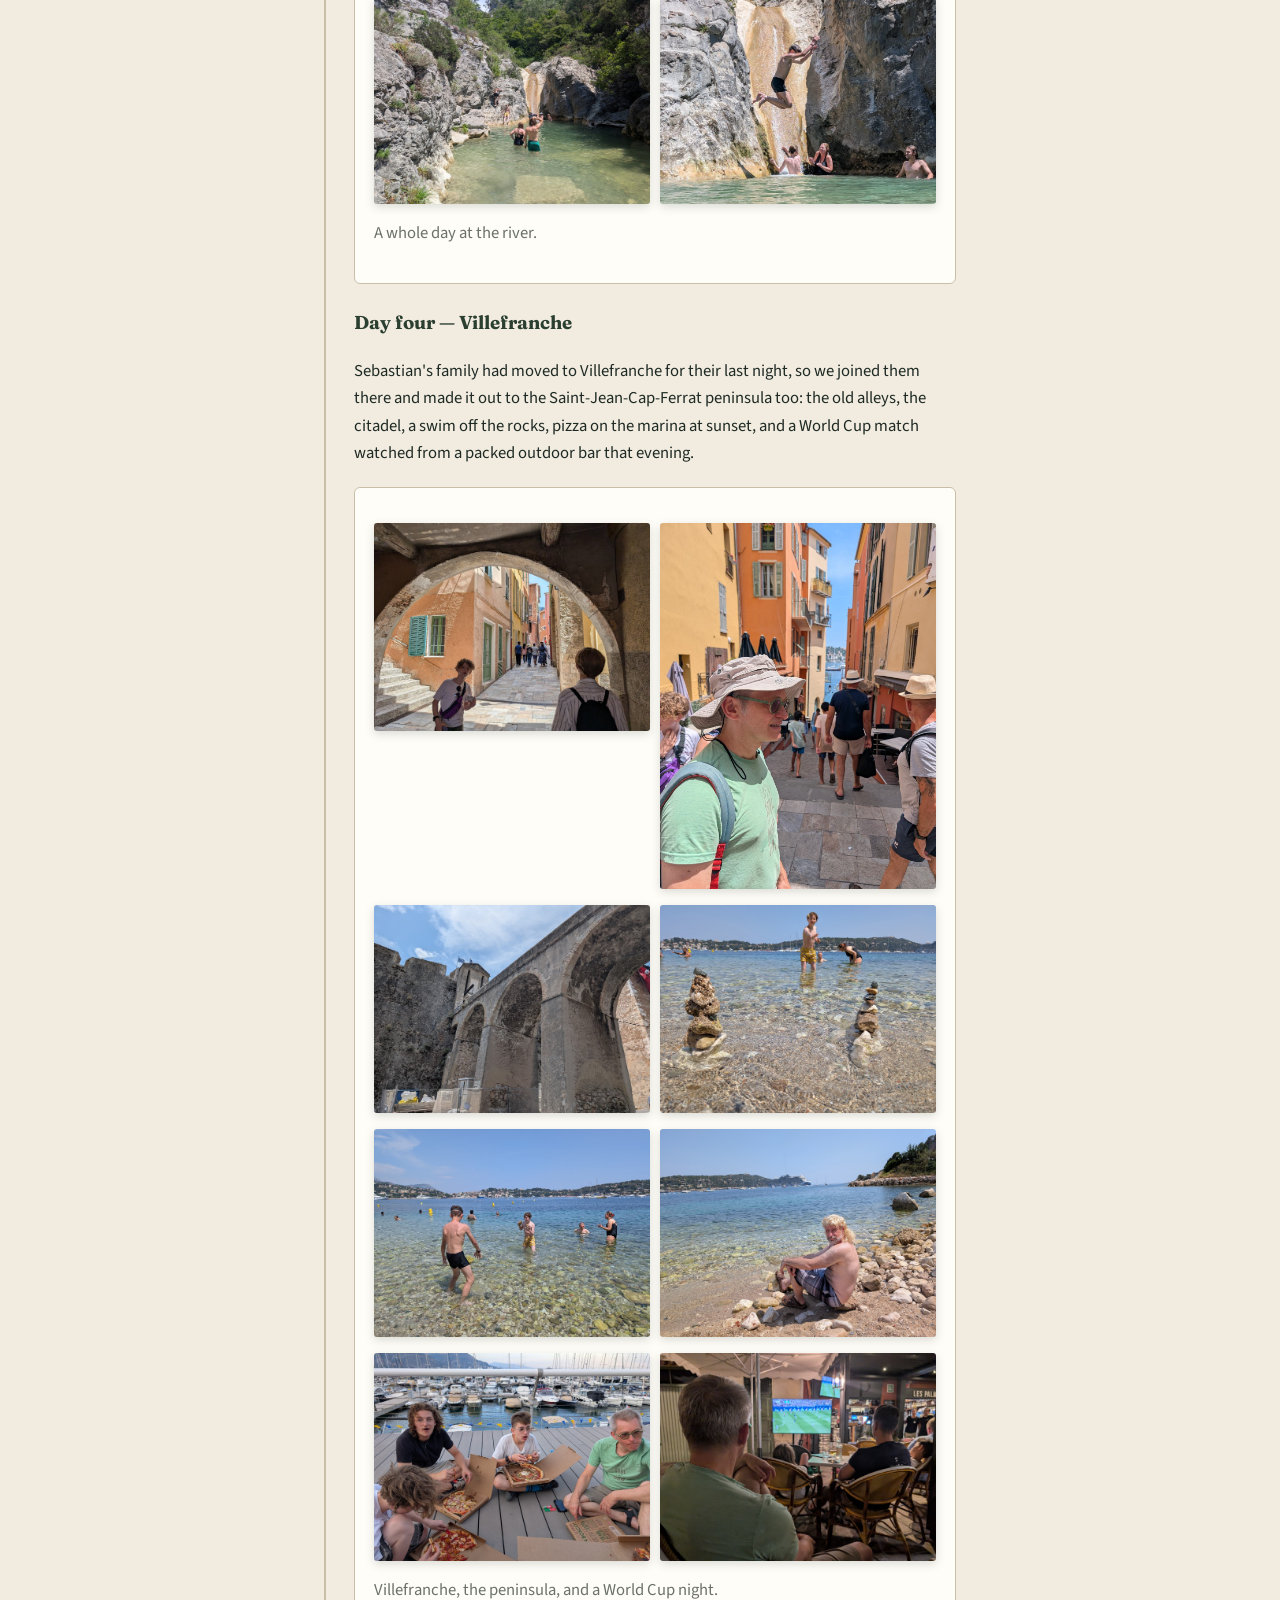
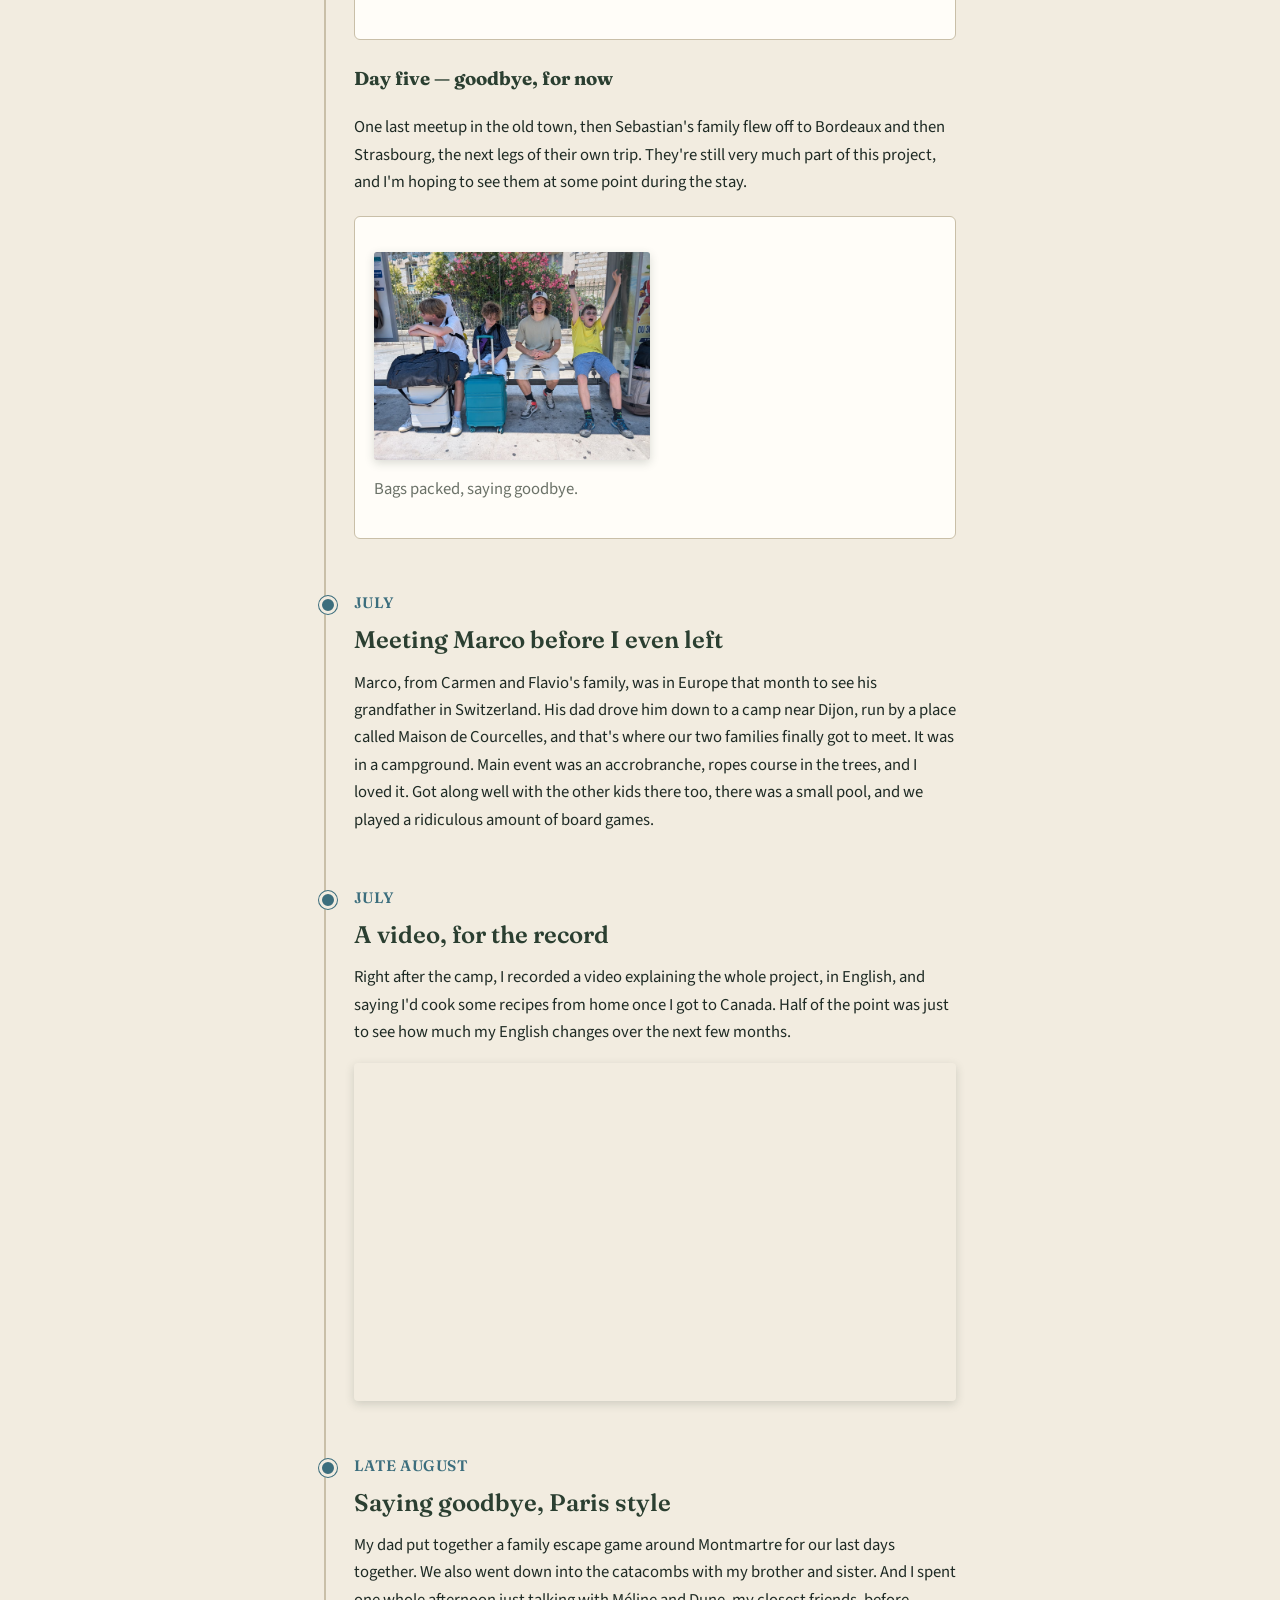
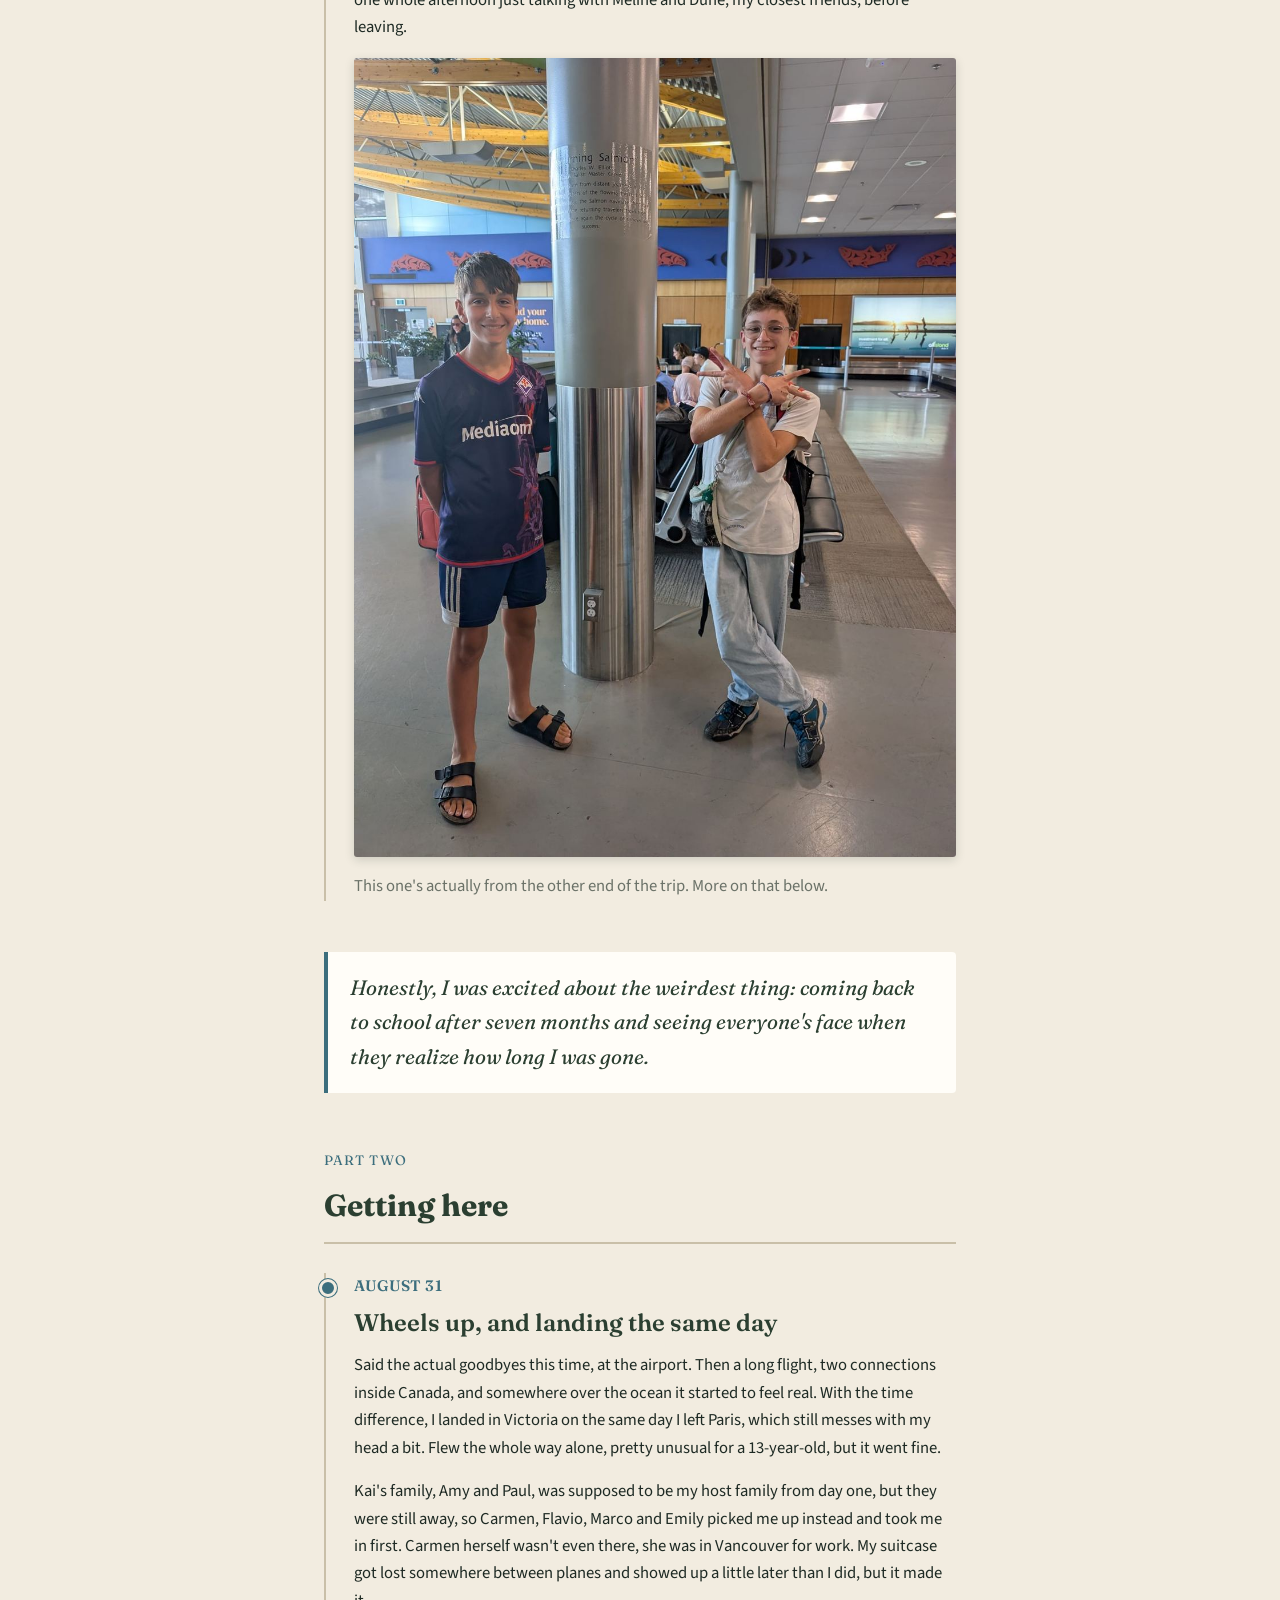
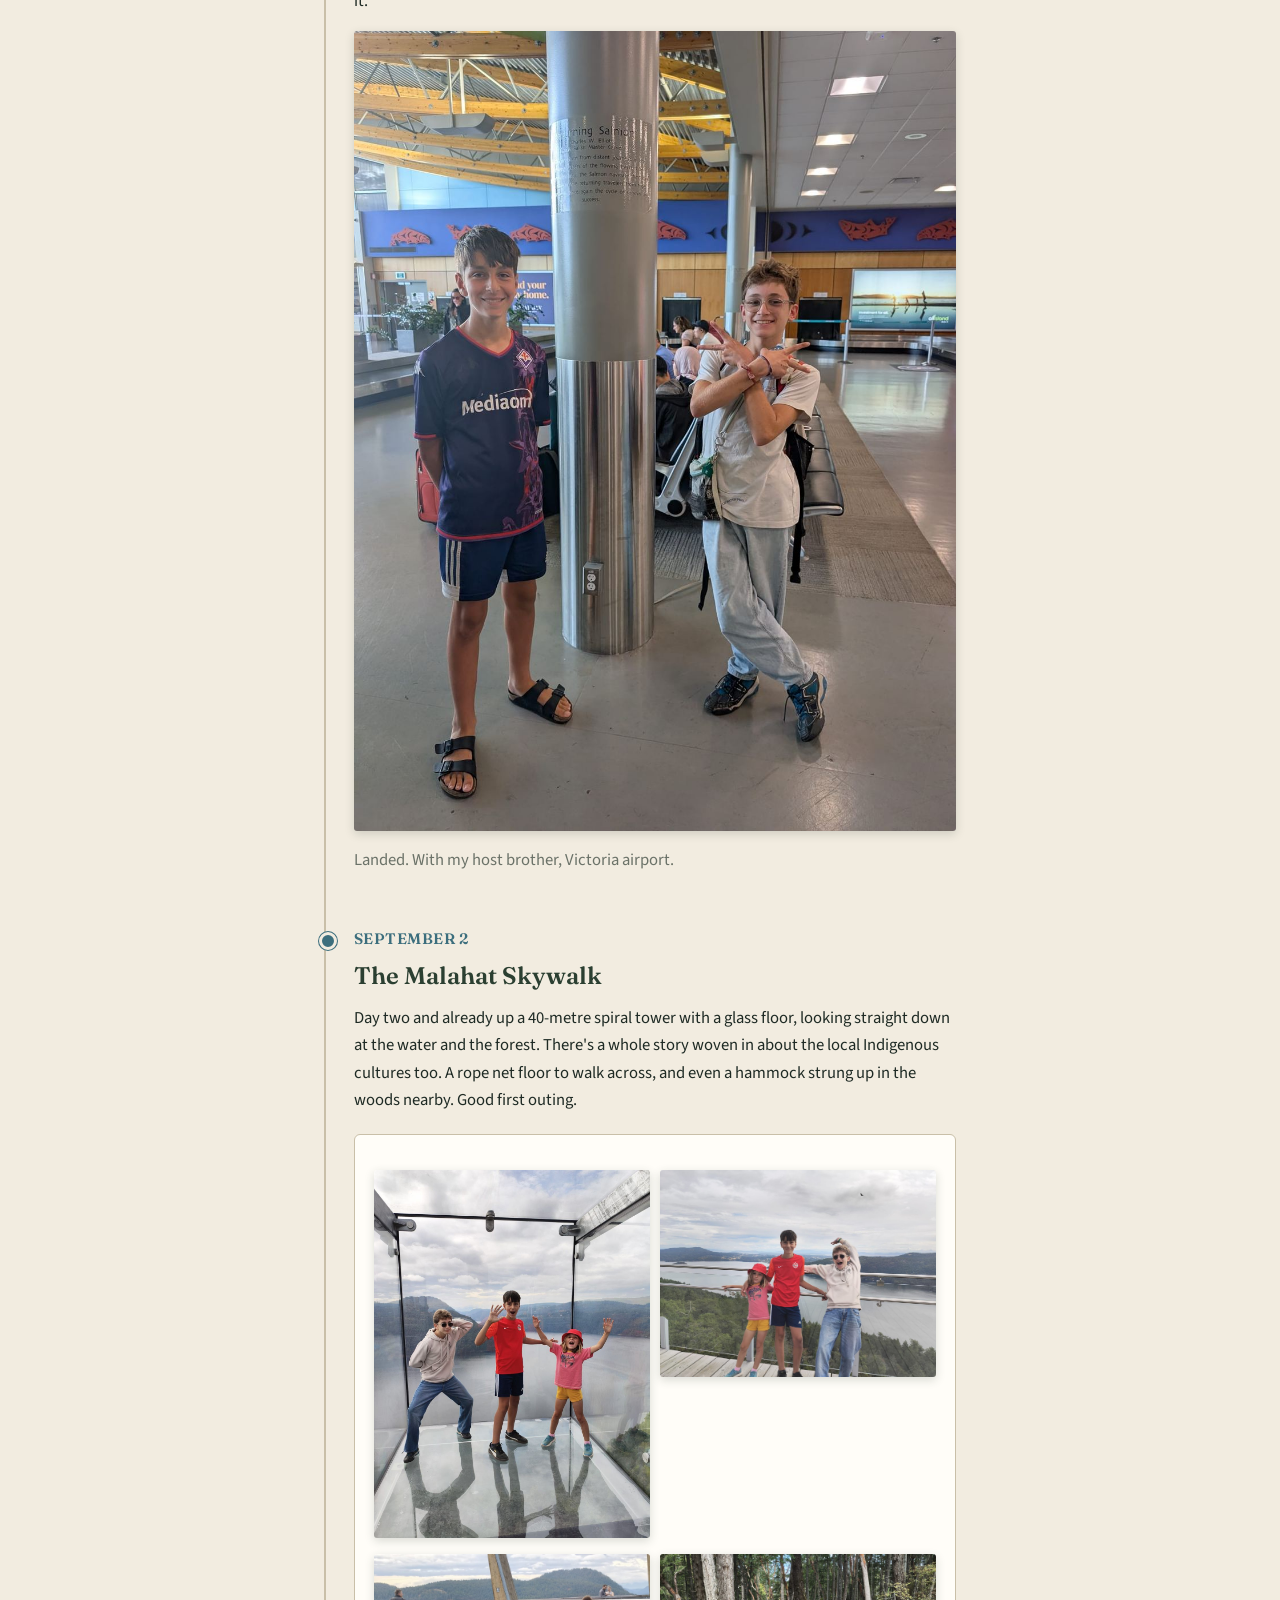
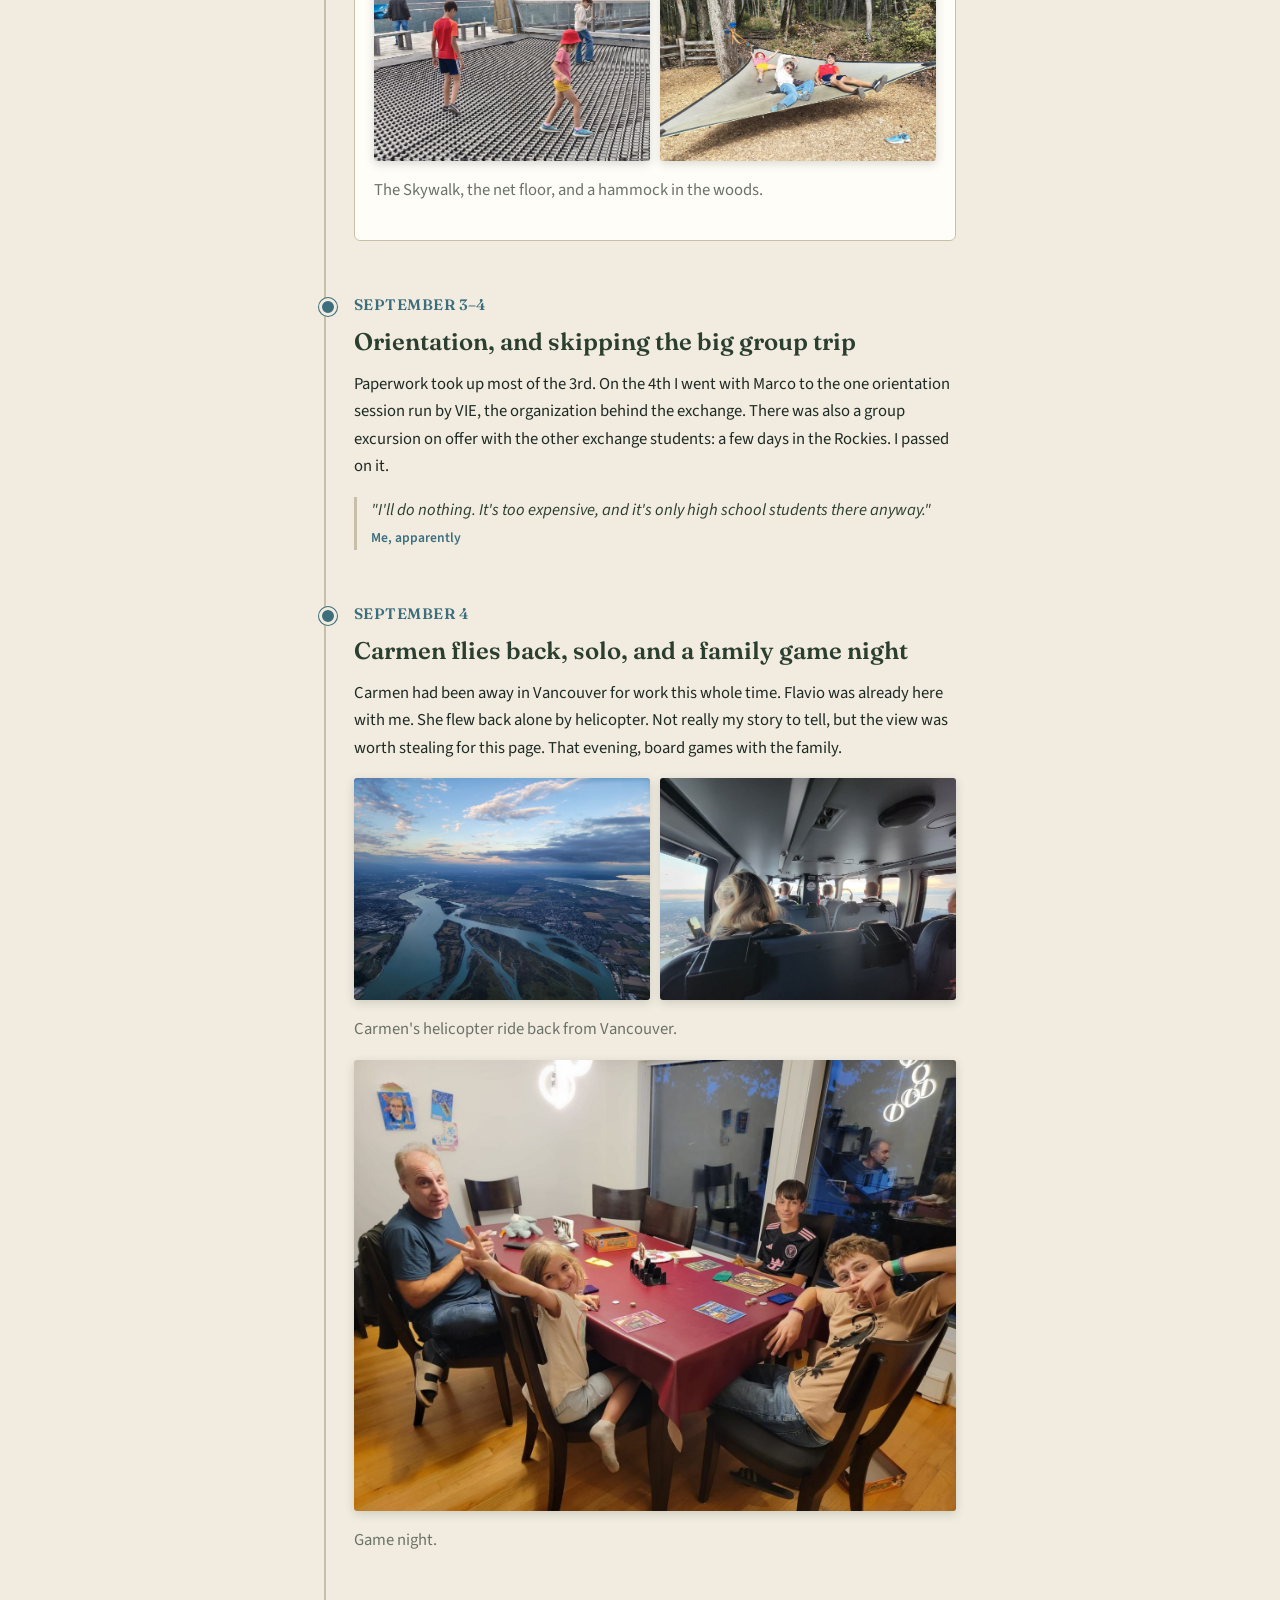
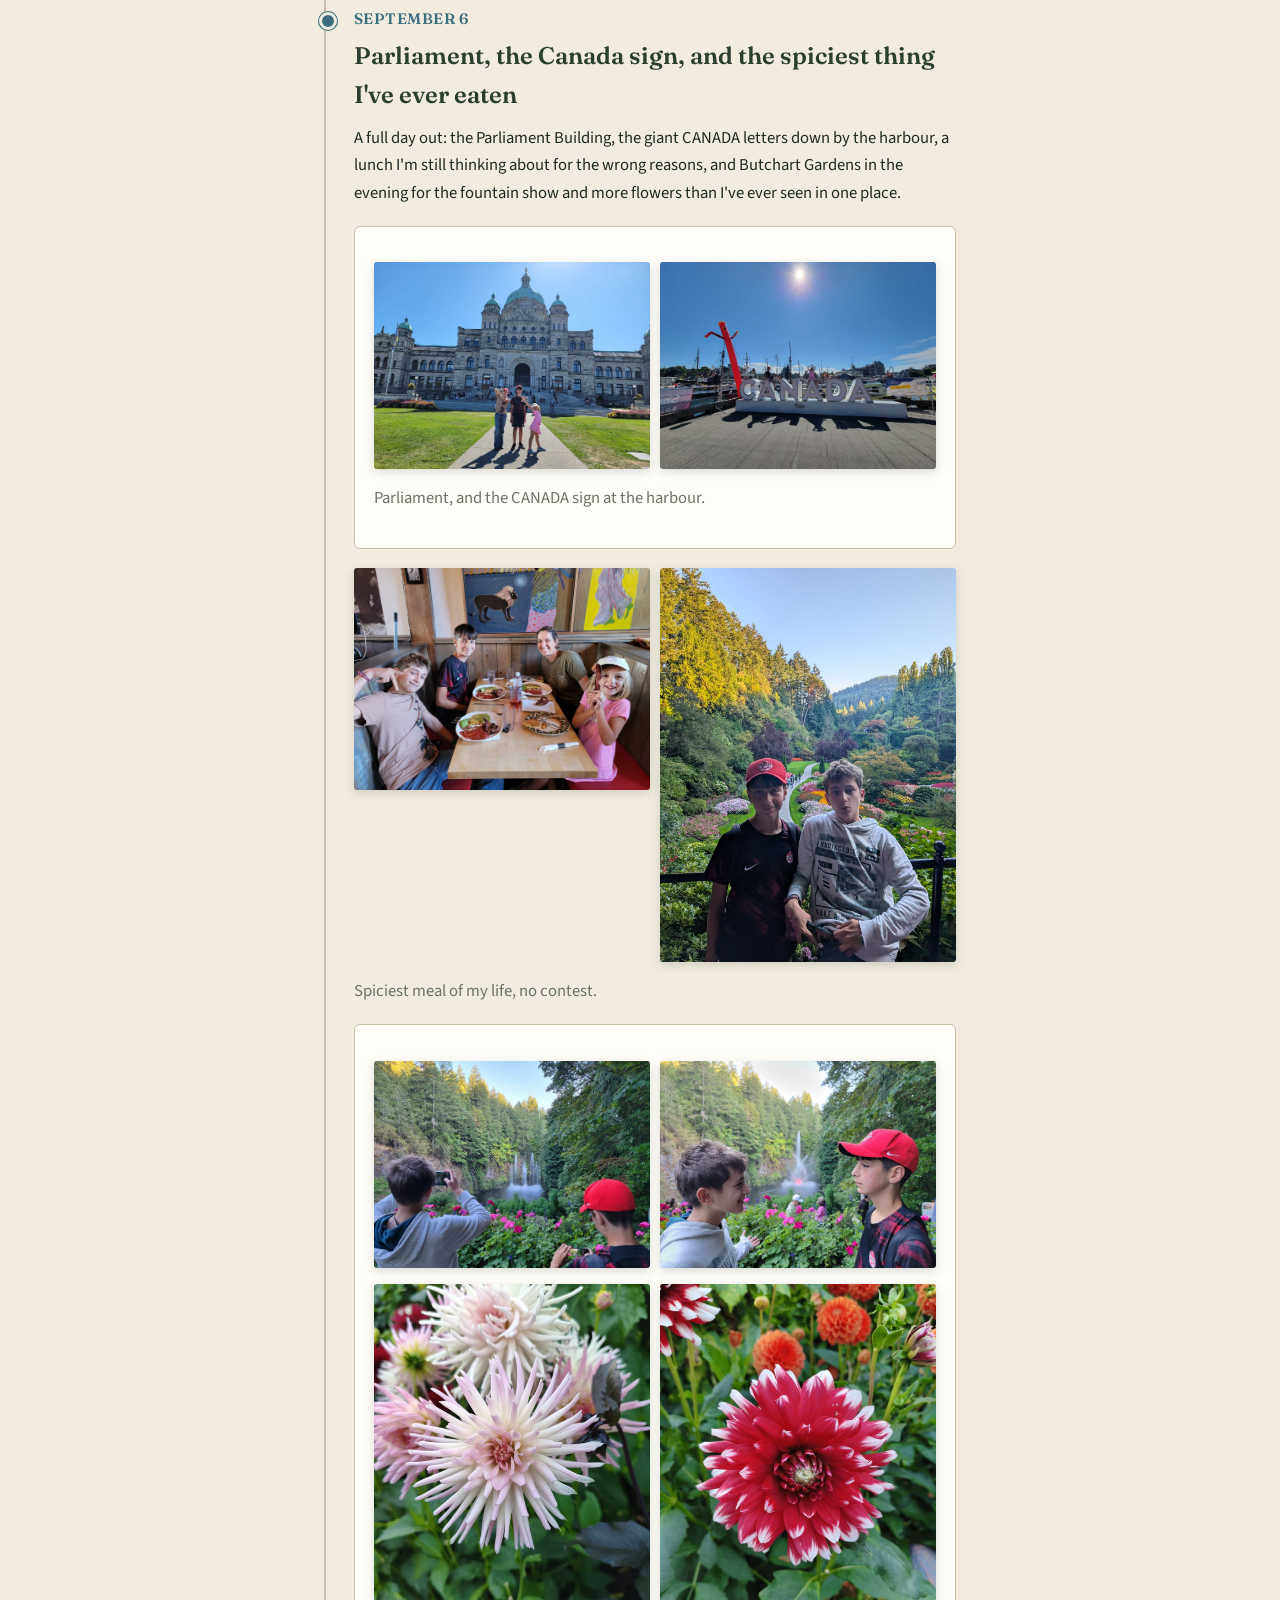
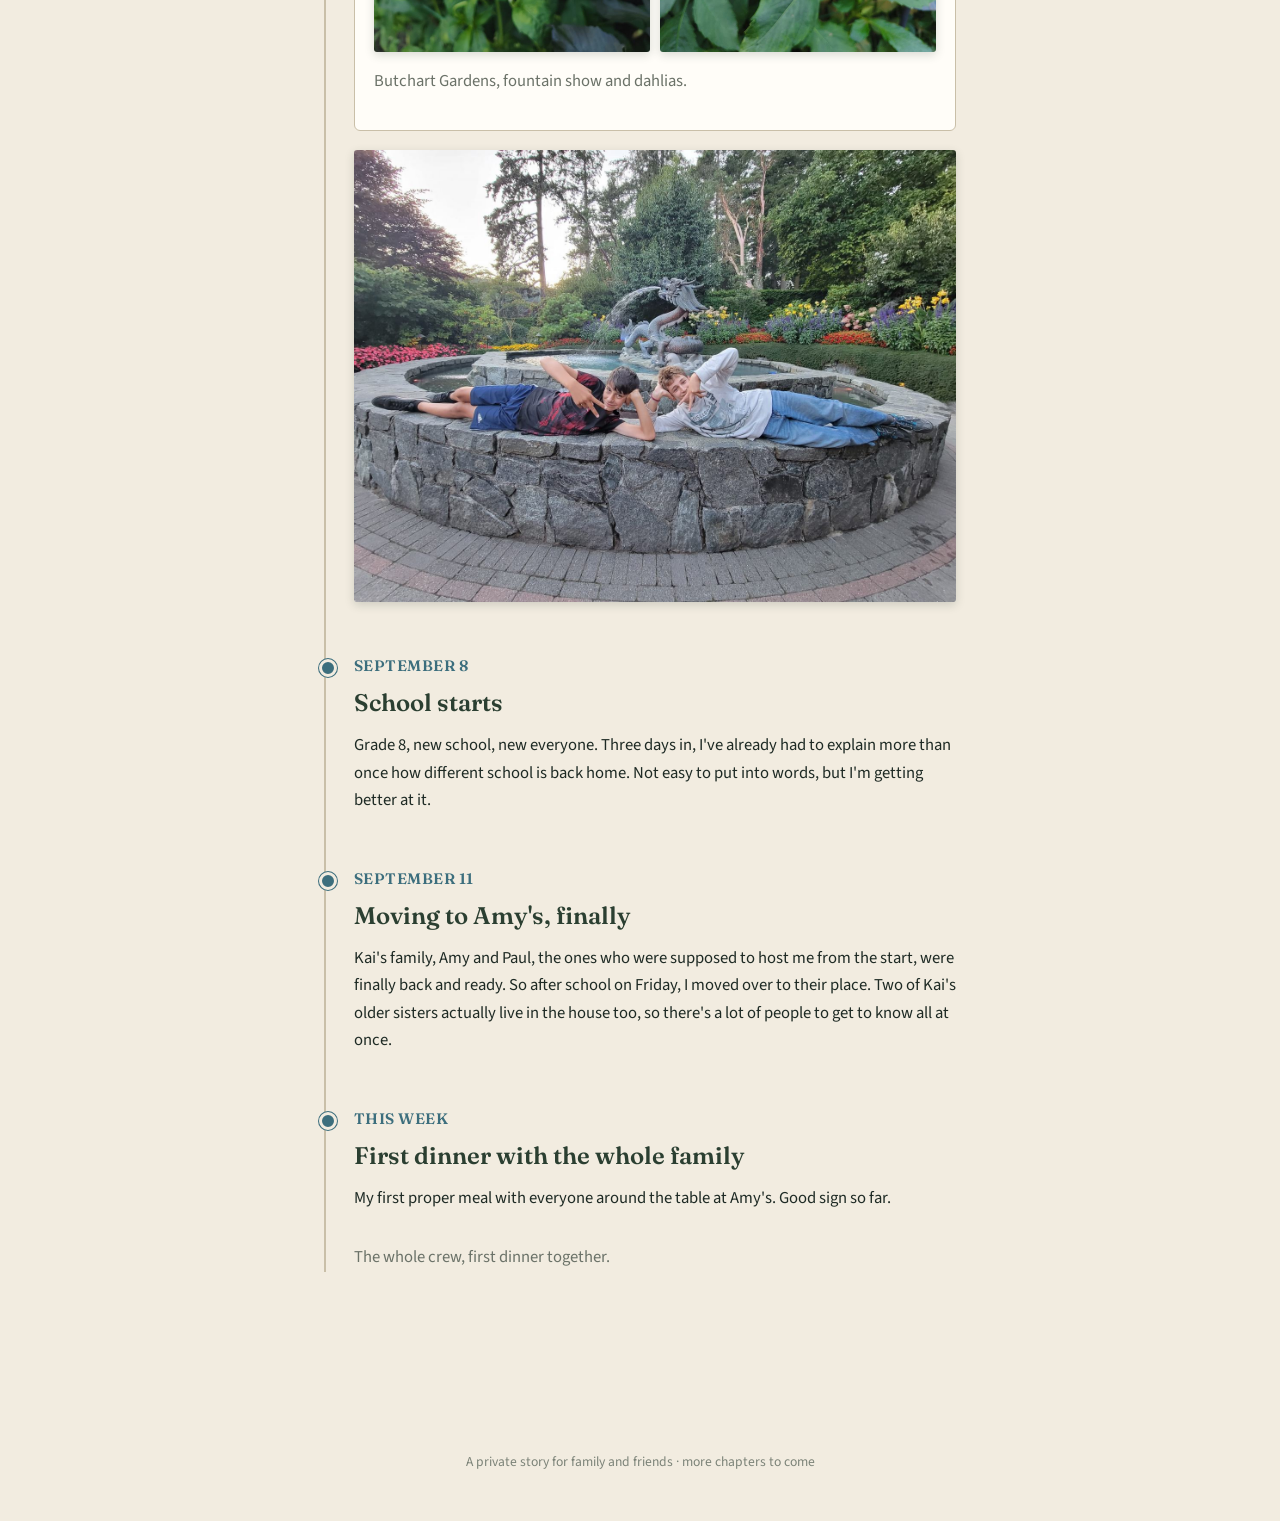
==== commit f636d75f: "adding a few pics + arrival in kai s family" ====
--- a/index.html
+++ b/index.html
@@ -186,11 +186,18 @@
     <div class="entry">
       <div class="date">September 2</div>
       <h2>The Malahat Skywalk</h2>
-      <p>Day two and already up a 40-metre spiral tower with a glass floor, looking straight down at the water and the forest. There's a whole story woven in about the local Indigenous cultures too. Good first outing.</p>
-      <div class="photo-grid single">
-        <img class="photo" loading="lazy" src="images/IMG-20260902-WA0004.jpg" alt="Anatole and host siblings on the glass floor of the Malahat Skywalk, lake and mountains below">
-      </div>
-      <p class="caption">On the glass floor of the Skywalk.</p>
+      <p>Day two and already up a 40-metre spiral tower with a glass floor, looking straight down at the water and the forest. There's a whole story woven in about the local Indigenous cultures too. A rope net floor to walk across, and even a hammock strung up in the woods nearby. Good first outing.</p>
+      <div class="gallery-special">
+        <div class="photo-grid">
+          <img class="photo" loading="lazy" src="images/IMG-20260902-WA0004.jpg" alt="Anatole and host siblings on the glass floor of the Malahat Skywalk, lake and mountains below">
+          <img class="photo" loading="lazy" src="images/vic-malahat-deck.jpg" alt="Three kids posing on a viewpoint deck above the water at the Malahat">
+        </div>
+        <div class="photo-grid">
+          <img class="photo" loading="lazy" src="images/vic-malahat-net.jpg" alt="Kids walking across a rope net floor at the Malahat">
+          <img class="photo" loading="lazy" src="images/vic-hammock.jpg" alt="Three kids lounging in a giant hammock in the forest">
+        </div>
+        <p class="caption">The Skywalk, the net floor, and a hammock in the woods.</p>
+      </div>
     </div>
 
     <div class="entry">
@@ -202,30 +209,71 @@
 
     <div class="entry">
       <div class="date">September 4</div>
-      <h2>Carmen flies back, solo</h2>
-      <p>Carmen had been away in Vancouver for work this whole time. Flavio was already here with me. She flew back alone by helicopter. Not really my story to tell, but the view was worth stealing for this page.</p>
-      <div class="photo-grid single">
+      <h2>Carmen flies back, solo, and a family game night</h2>
+      <p>Carmen had been away in Vancouver for work this whole time. Flavio was already here with me. She flew back alone by helicopter. Not really my story to tell, but the view was worth stealing for this page. That evening, board games with the family.</p>
+      <div class="photo-grid">
         <img class="photo" loading="lazy" src="images/IMG-20260904-WA0001.jpg" alt="A helicopter view over Vancouver">
+        <img class="photo" loading="lazy" src="images/vic-heli2.jpg" alt="Inside the helicopter, view of the coastline below">
       </div>
       <p class="caption">Carmen's helicopter ride back from Vancouver.</p>
-    </div>
-
+      <div class="photo-grid single">
+        <img class="photo" loading="lazy" src="images/vic-boardgame.jpg" alt="Family playing a board game around the dinner table">
+      </div>
+      <p class="caption">Game night.</p>
+    </div>
 
     <div class="entry">
       <div class="date">September 6</div>
-      <h2>The spiciest thing I've ever eaten</h2>
-      <p>Now that Carmen was back, we went to the Royal BC Museum in the afternoon (actually pretty good), then had a lunch I'm still thinking about for the wrong reasons.</p>
+      <h2>Parliament, the Canada sign, and the spiciest thing I've ever eaten</h2>
+      <p>A full day out: the Parliament Building, the giant CANADA letters down by the harbour, a lunch I'm still thinking about for the wrong reasons, and Butchart Gardens in the evening for the fountain show and more flowers than I've ever seen in one place.</p>
+      <div class="gallery-special">
+        <div class="photo-grid">
+          <img class="photo" loading="lazy" src="images/vic-parliament.jpg" alt="Kids posing in front of the BC Parliament Building in Victoria">
+          <img class="photo" loading="lazy" src="images/vic-canadasign.jpg" alt="Kids climbing on giant CANADA letters by the harbour">
+        </div>
+        <p class="caption">Parliament, and the CANADA sign at the harbour.</p>
+      </div>
       <div class="photo-grid">
         <img class="photo" loading="lazy" src="images/IMG-20260906-WA0002.jpg" alt="Anatole and the host family at a restaurant table with a spicy meal">
         <img class="photo" loading="lazy" src="images/IMG-20260906-WA0010.jpg" alt="Group photo from the day, Victoria">
       </div>
       <p class="caption">Spiciest meal of my life, no contest.</p>
+      <div class="gallery-special">
+        <div class="photo-grid">
+          <img class="photo" loading="lazy" src="images/vic-fountain1.jpg" alt="Boys photographing the illuminated fountain show at Butchart Gardens">
+          <img class="photo" loading="lazy" src="images/vic-fountain2.jpg" alt="Two boys talking with the fountain glowing red behind them">
+        </div>
+        <div class="photo-grid">
+          <img class="photo" loading="lazy" src="images/vic-dahlia1.jpg" alt="A pale pink and white dahlia in close-up at Butchart Gardens">
+          <img class="photo" loading="lazy" src="images/vic-dahlia2.jpg" alt="A red and white dahlia in close-up at Butchart Gardens">
+        </div>
+        <p class="caption">Butchart Gardens, fountain show and dahlias.</p>
+      </div>
+      <div class="photo-grid single">
+        <img class="photo" loading="lazy" src="images/vic-dragon.jpg" alt="Two boys posing by a dragon fountain in a flower garden">
+      </div>
     </div>
 
     <div class="entry">
       <div class="date">September 8</div>
       <h2>School starts</h2>
-      <p>Grade 8, new school, new everyone. More on this soon.</p>
+      <p>Grade 8, new school, new everyone. Three days in, I've already had to explain more than once how different school is back home. Not easy to put into words, but I'm getting better at it.</p>
+    </div>
+
+    <div class="entry">
+      <div class="date">September 11</div>
+      <h2>Moving to Amy's, finally</h2>
+      <p>Kai's family, Amy and Paul, the ones who were supposed to host me from the start, were finally back and ready. So after school on Friday, I moved over to their place. Two of Kai's older sisters actually live in the house too, so there's a lot of people to get to know all at once.</p>
+    </div>
+
+    <div class="entry">
+      <div class="date">This week</div>
+      <h2>First dinner with the whole family</h2>
+      <p>My first proper meal with everyone around the table at Amy's. Good sign so far.</p>
+      <div class="photo-grid single">
+        <img class="photo" loading="lazy" src="images/vic-amydinner.jpg" alt="Anatole having dinner with Amy's whole family around the table">
+      </div>
+      <p class="caption">The whole crew, first dinner together.</p>
     </div>
 
   </div>
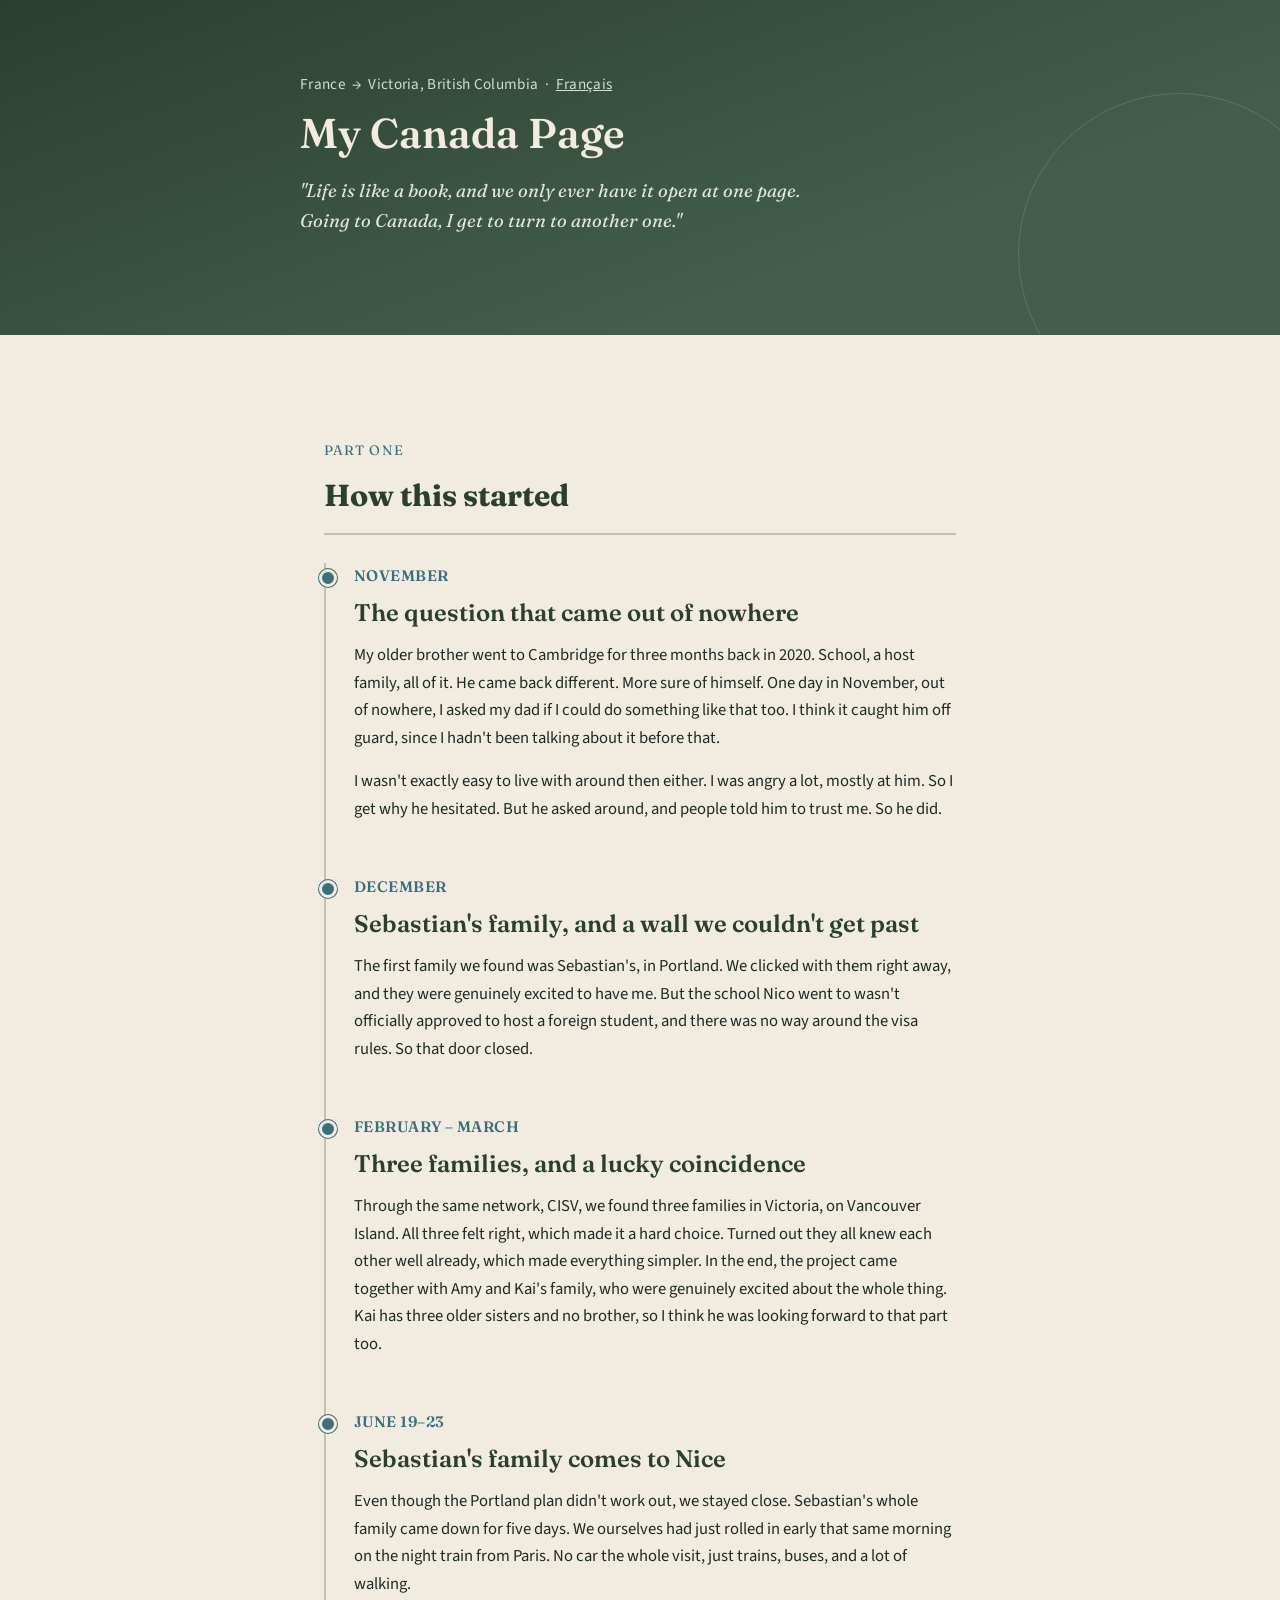
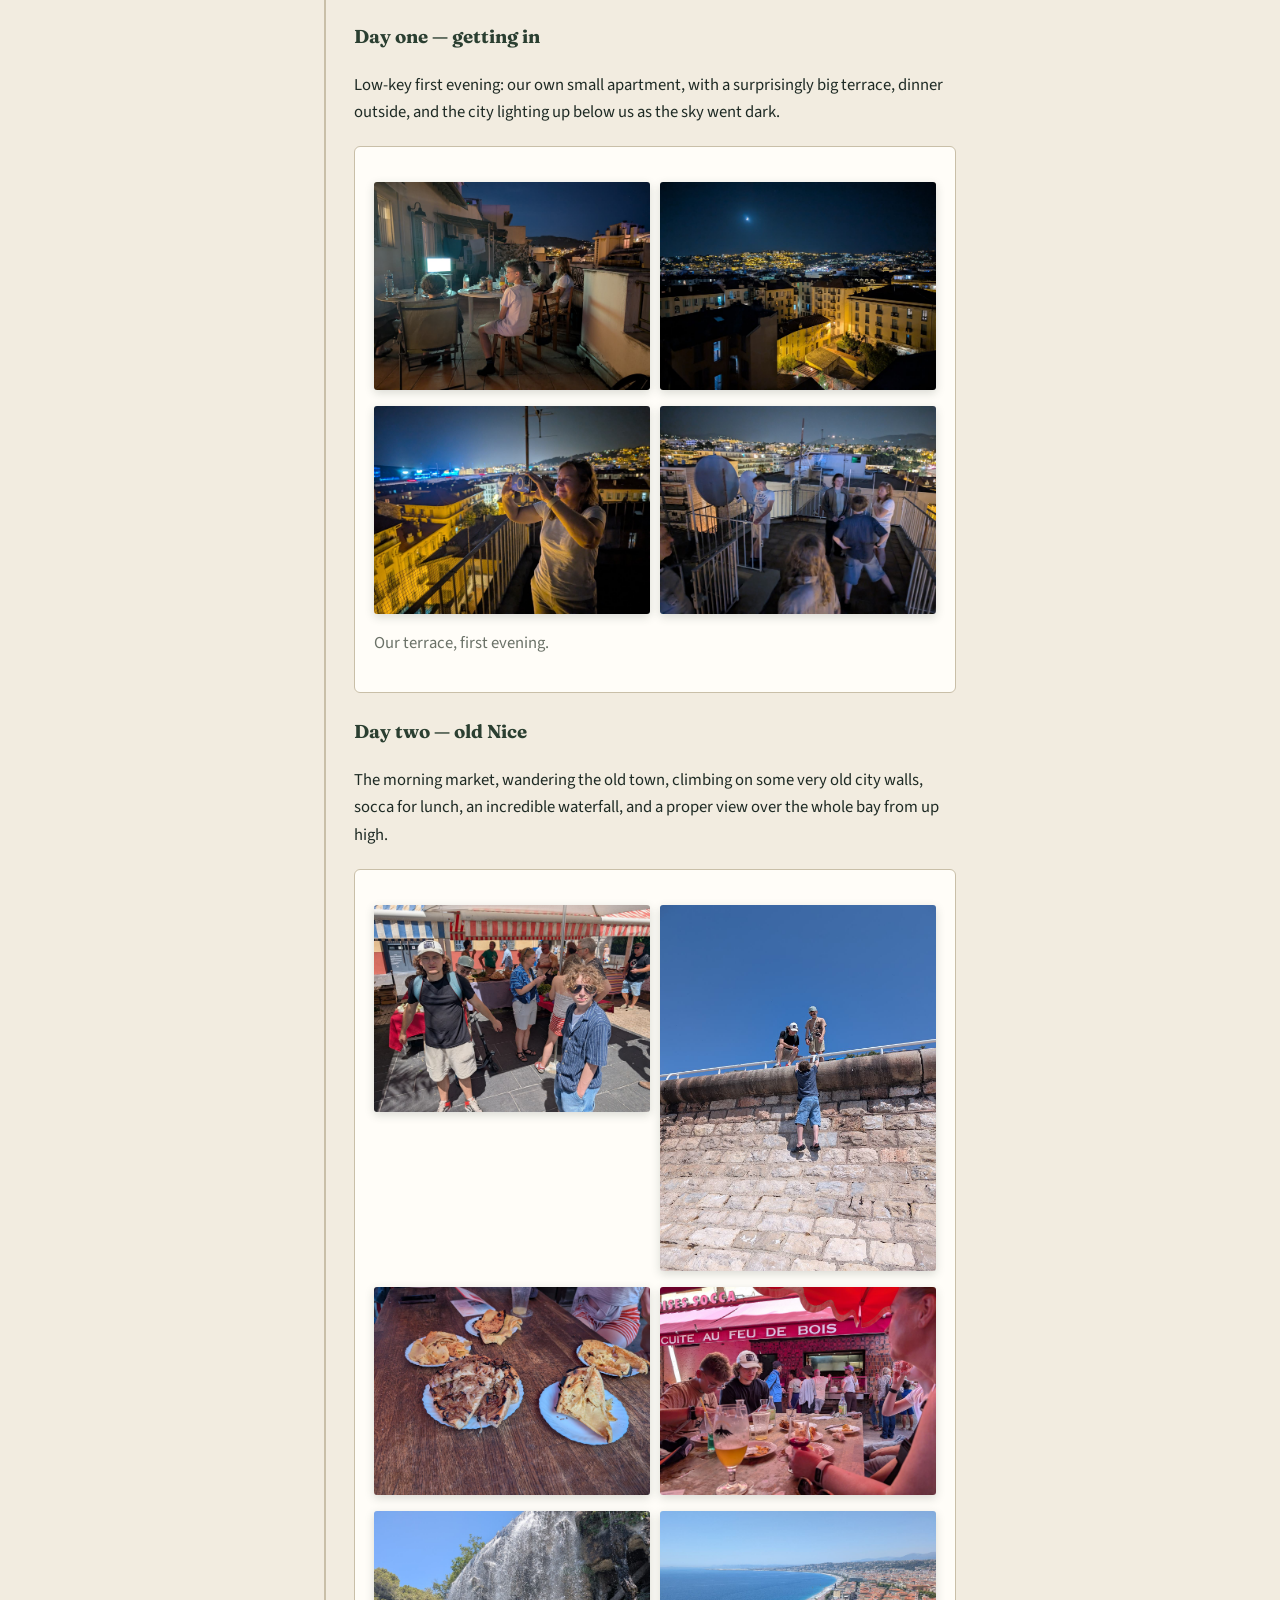
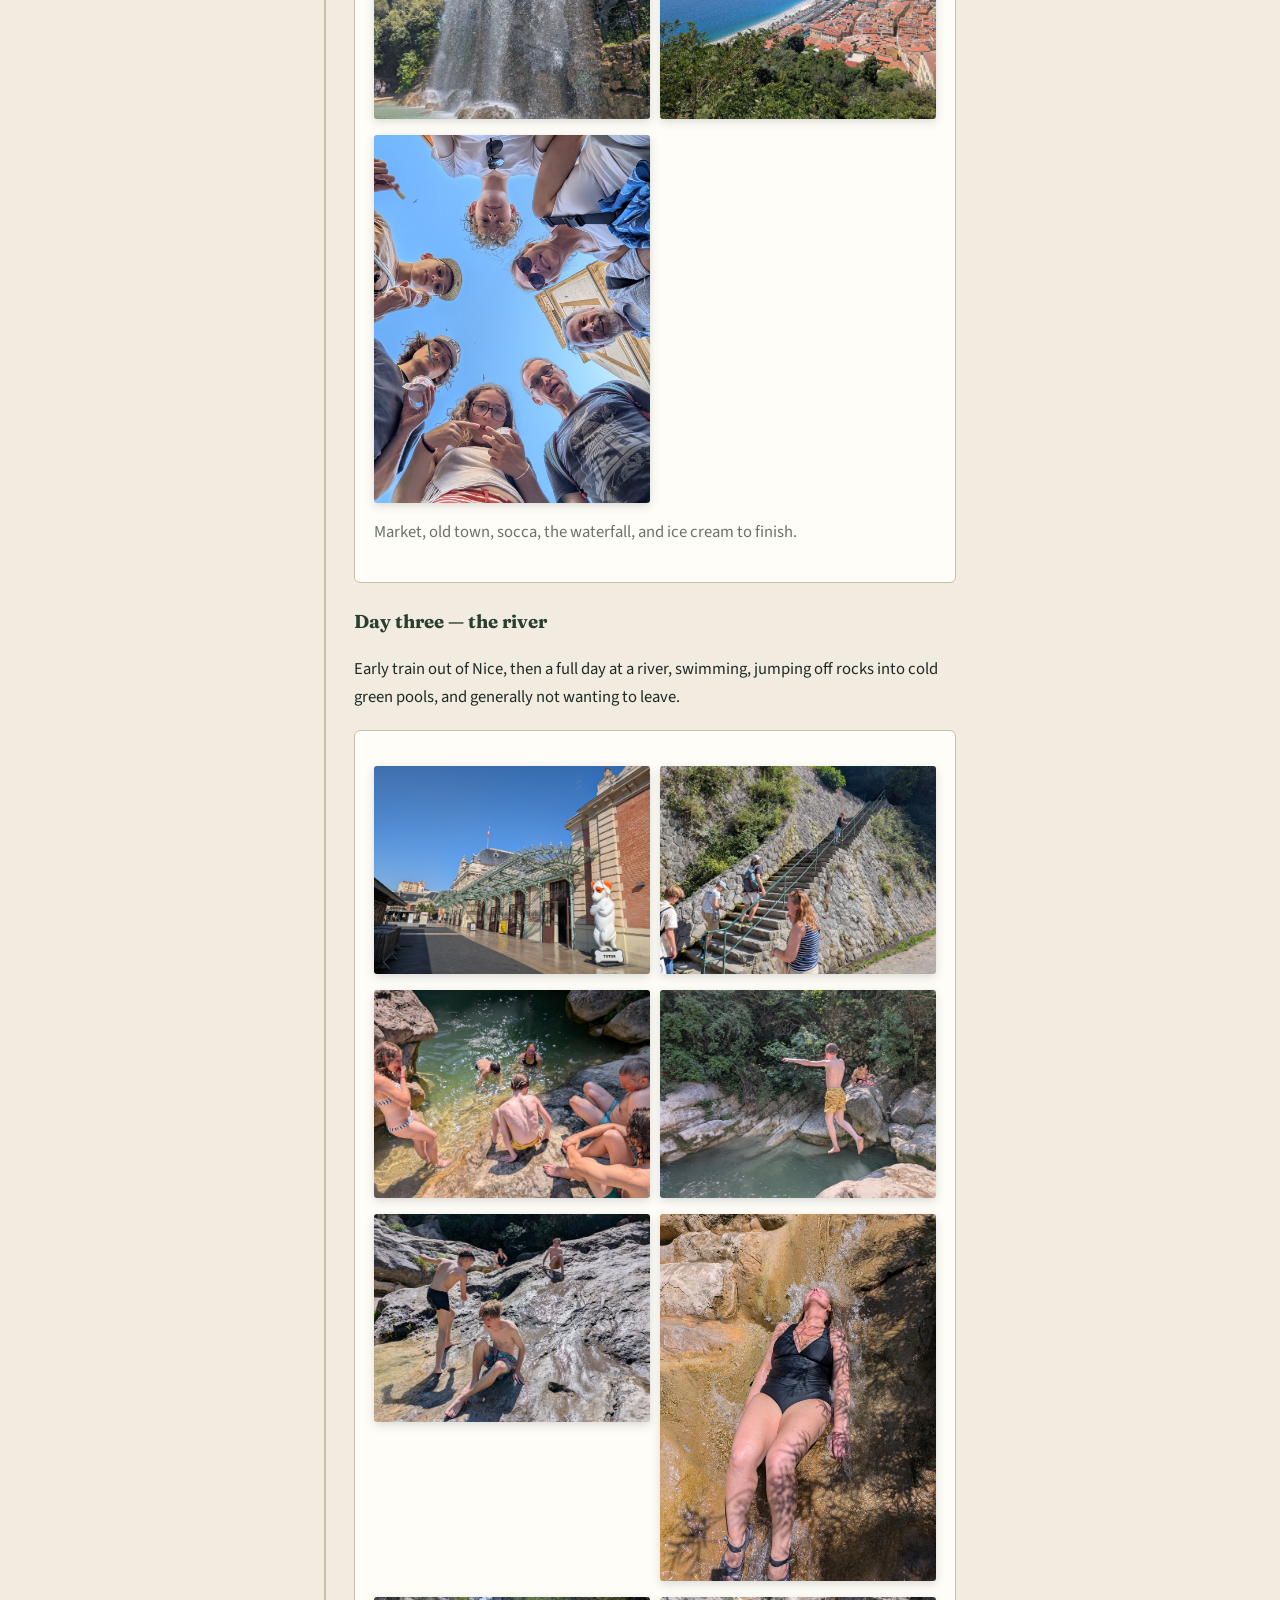
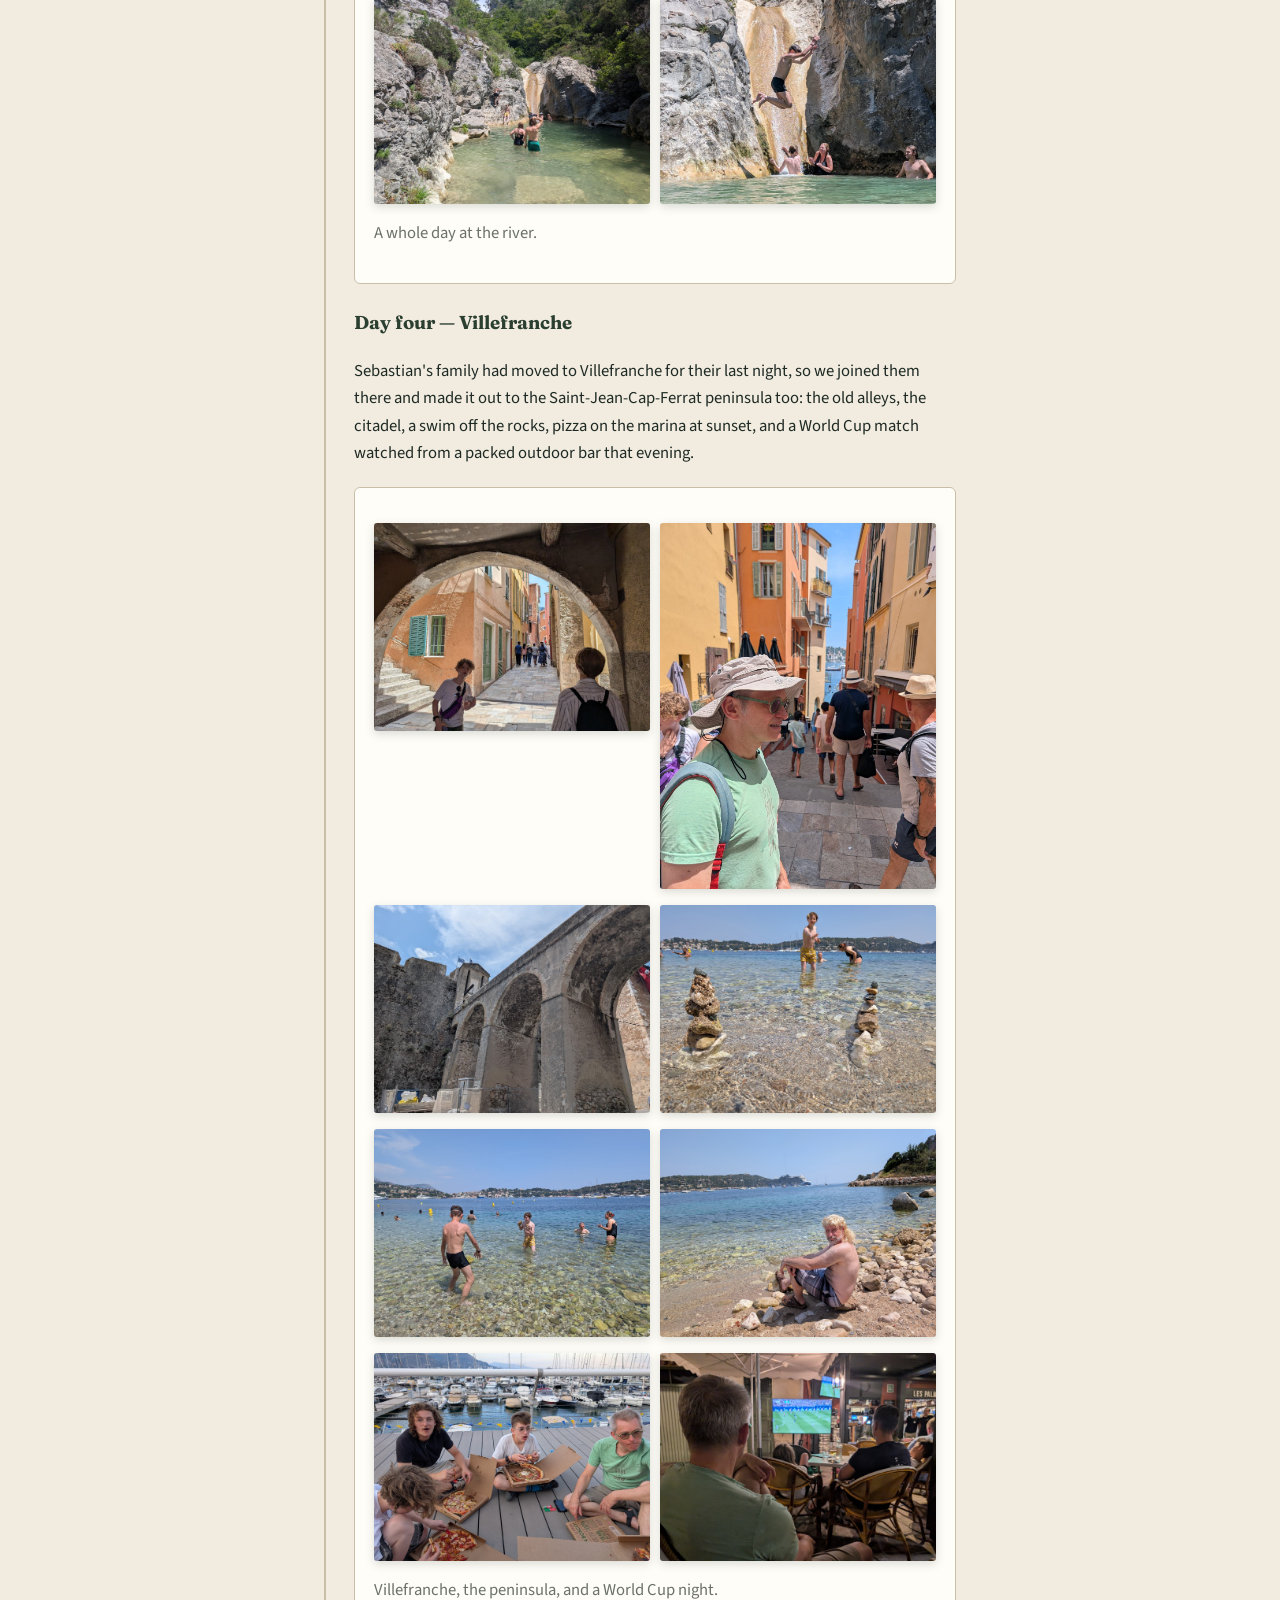
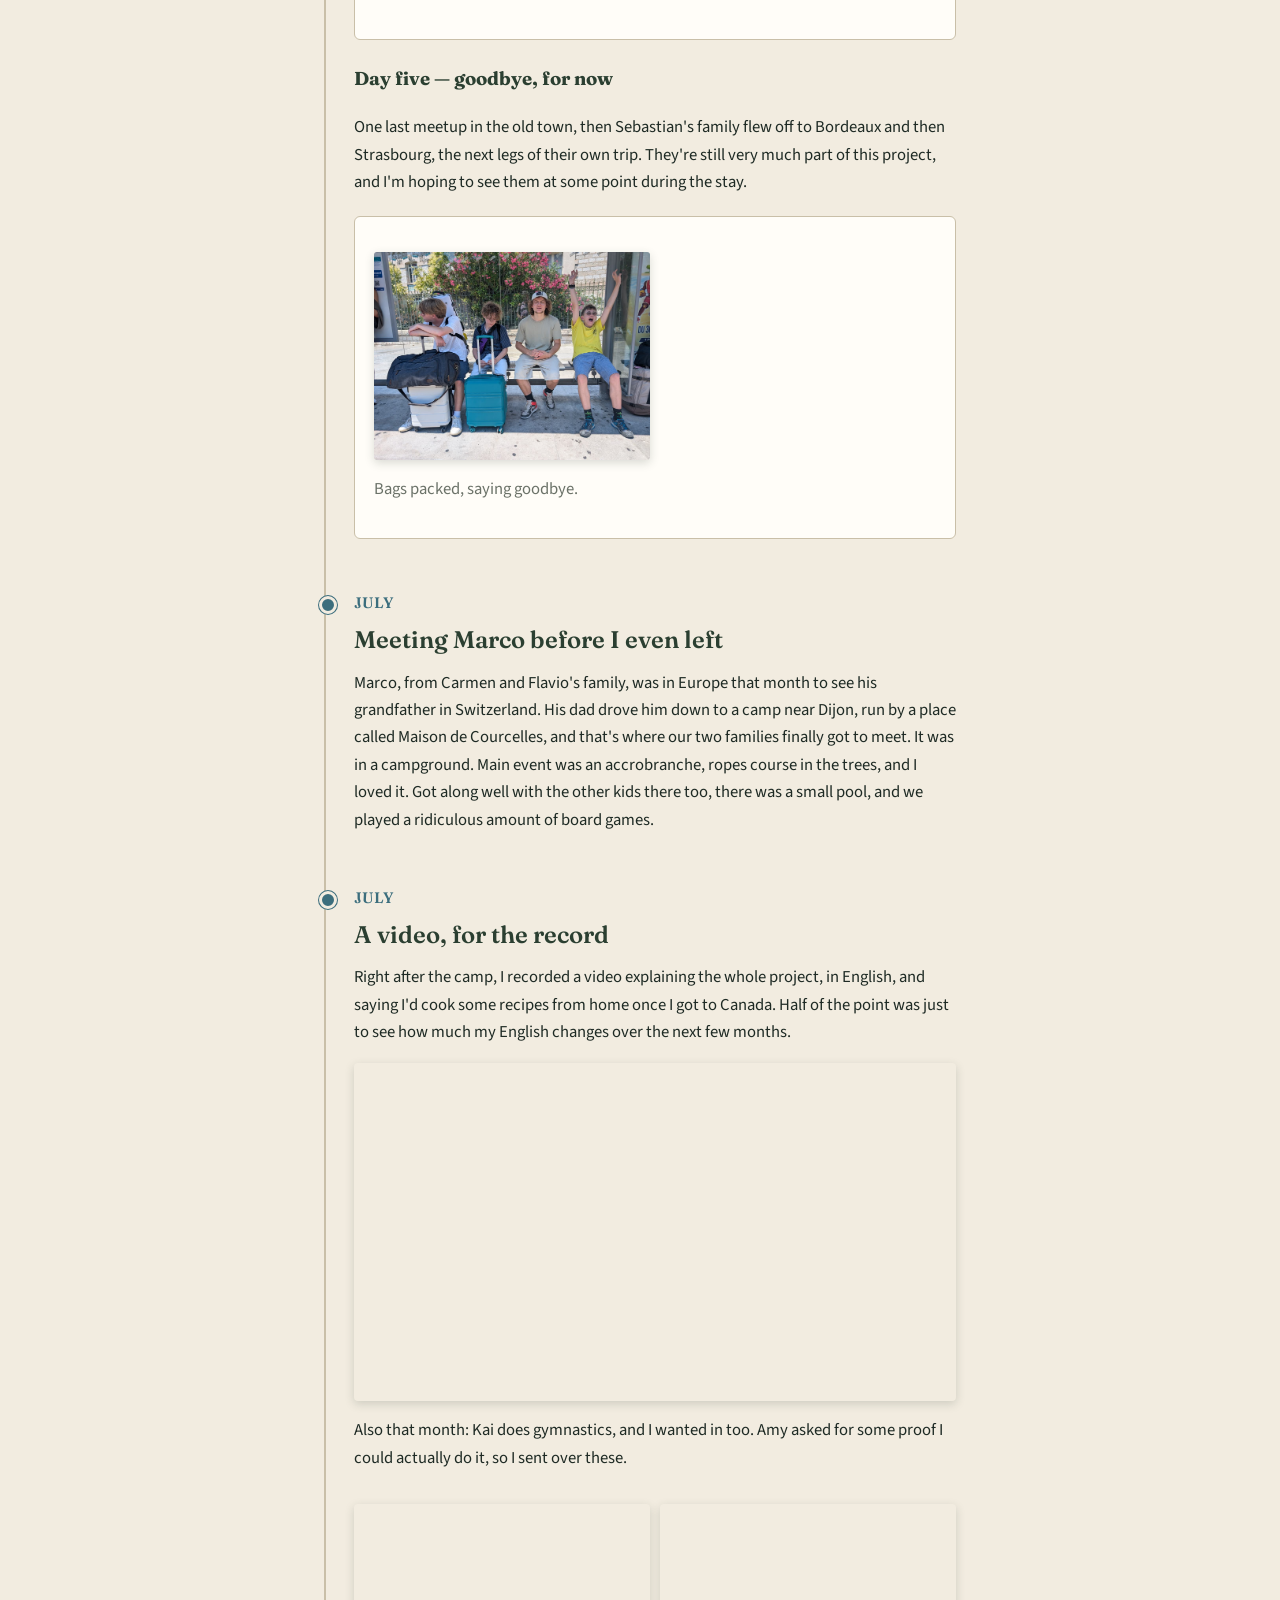
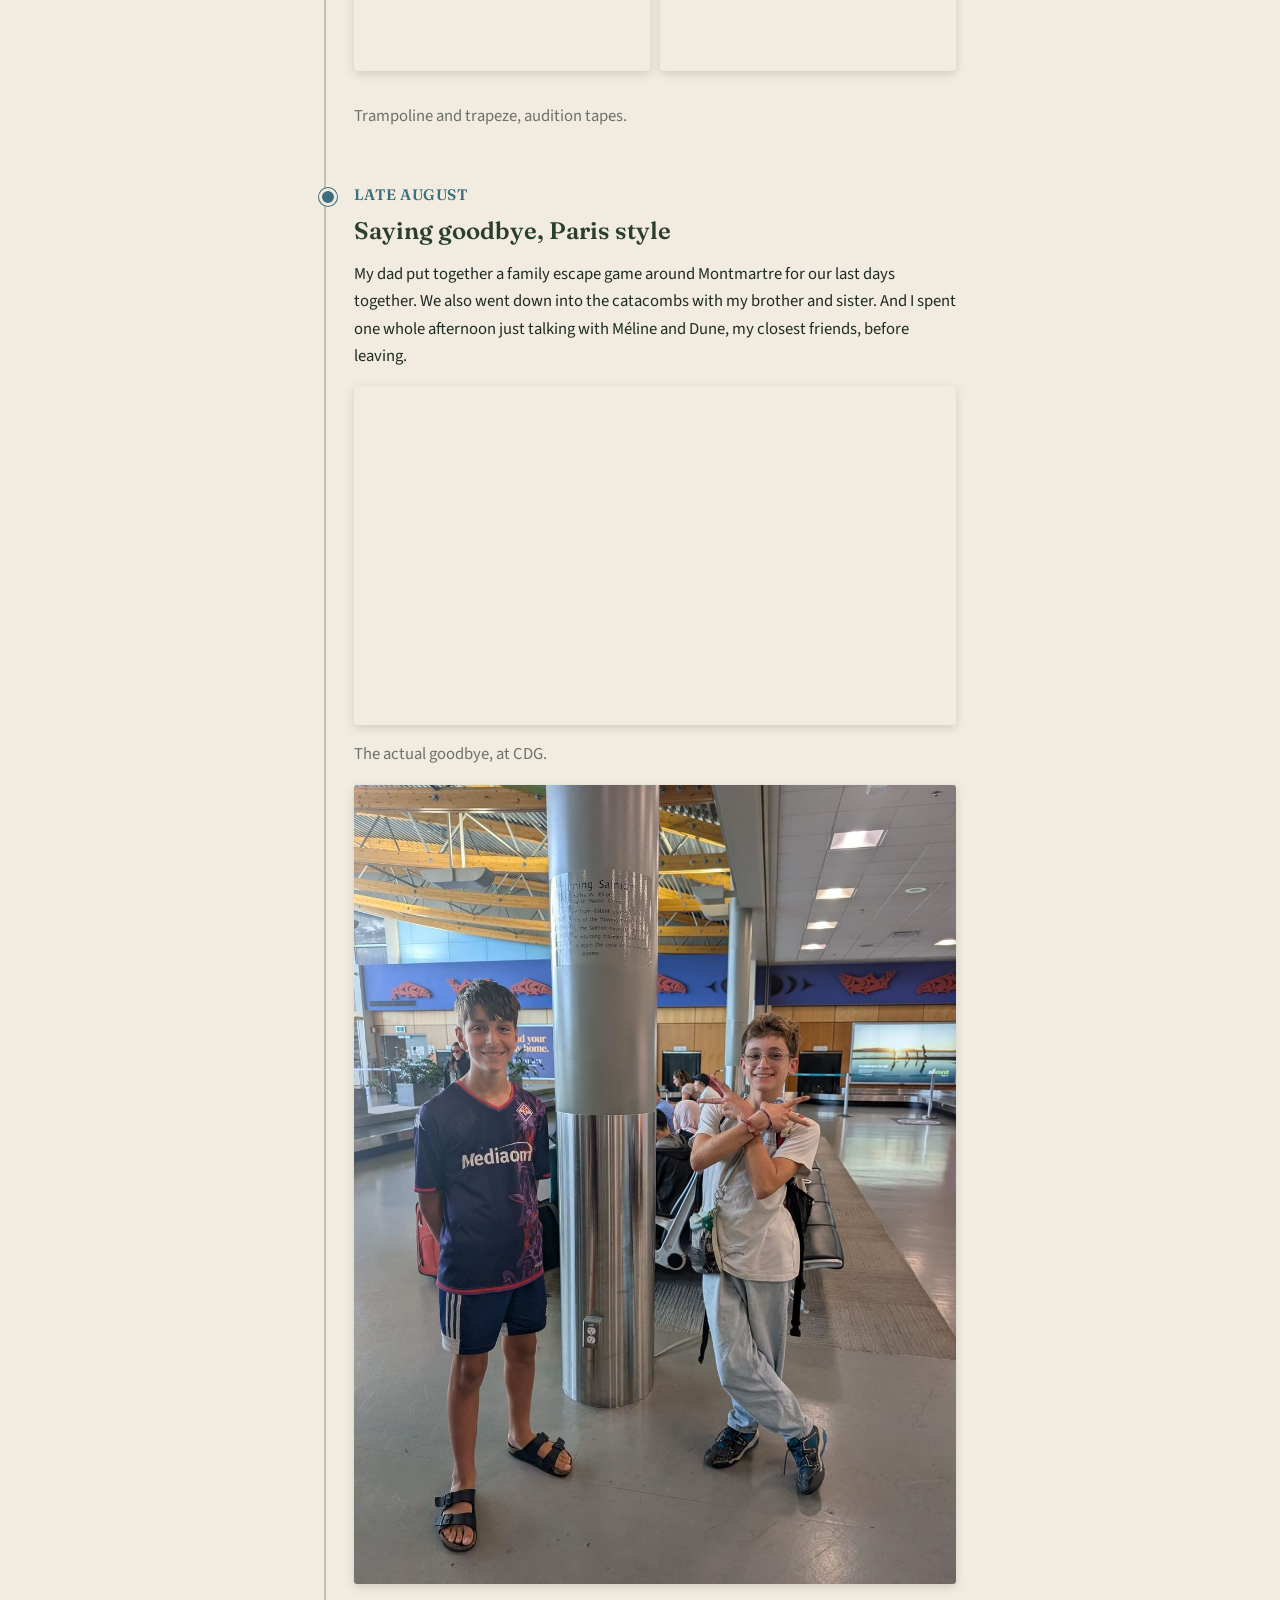
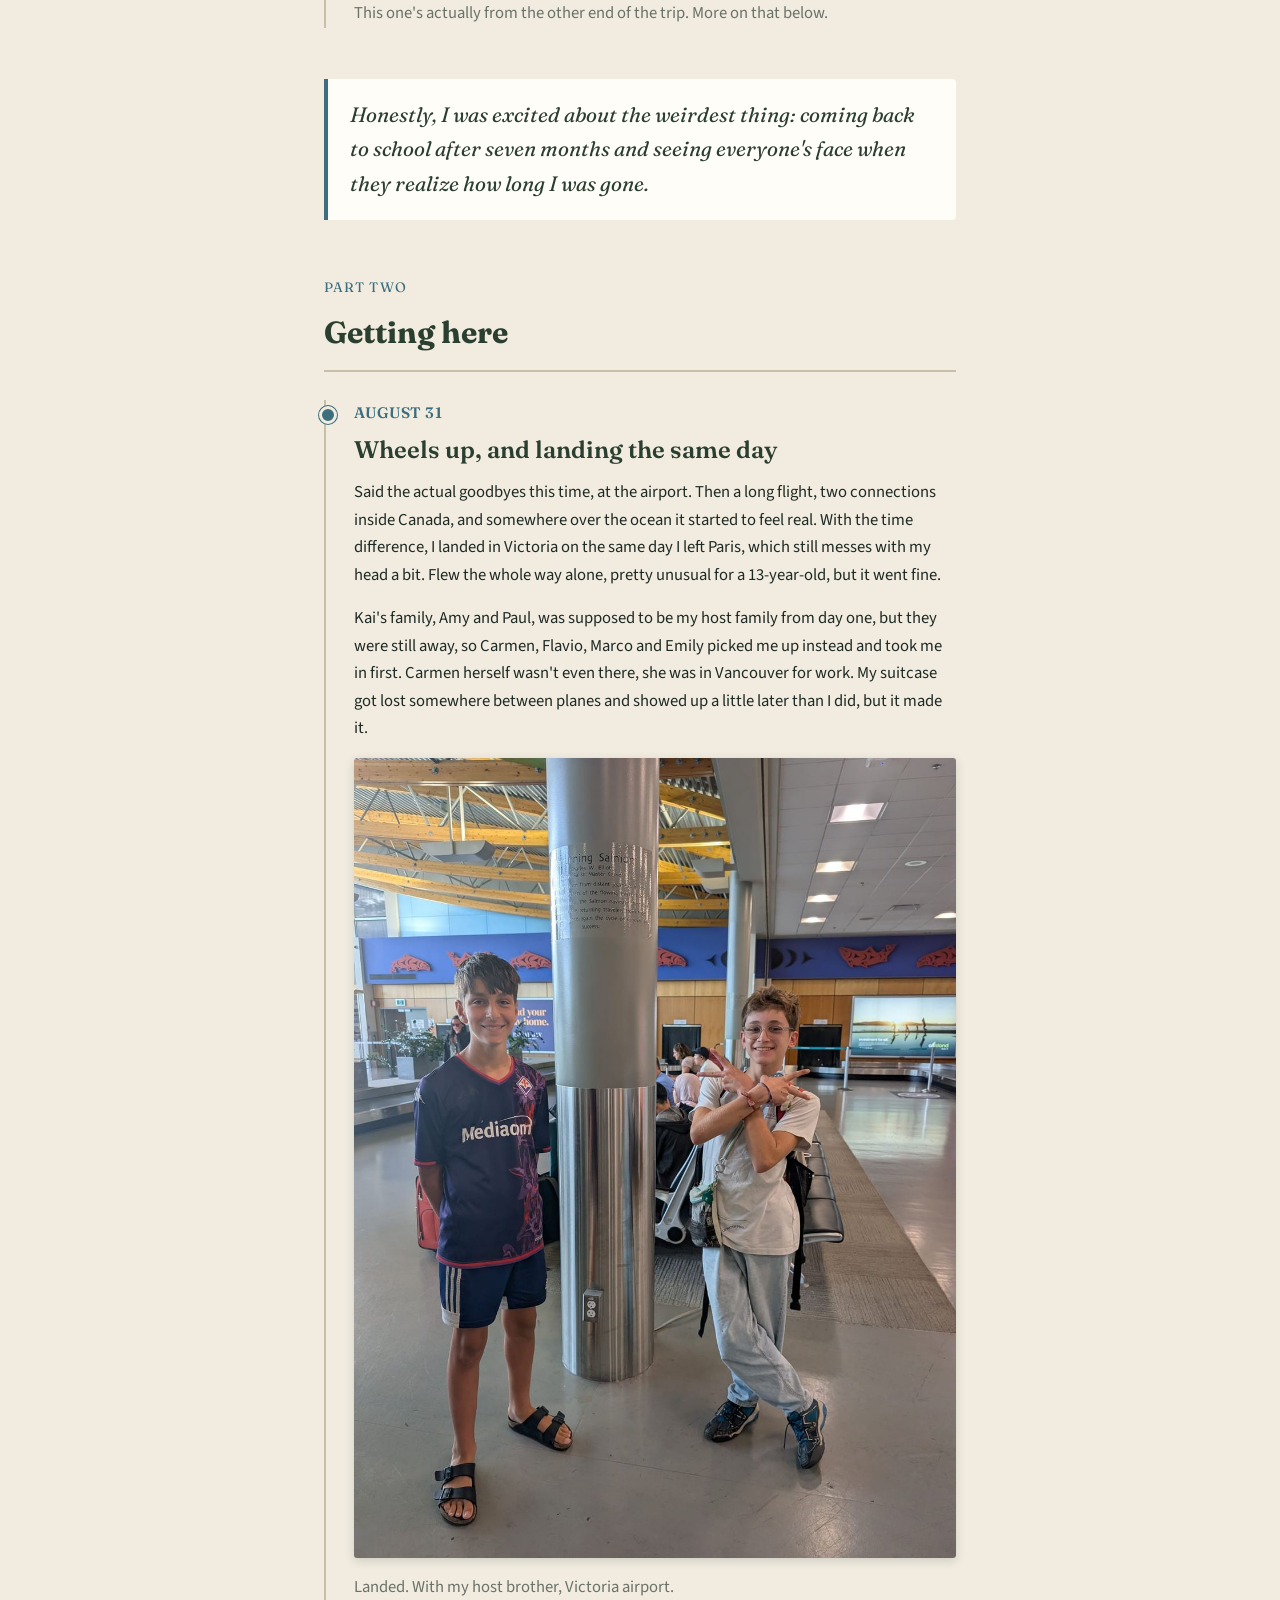
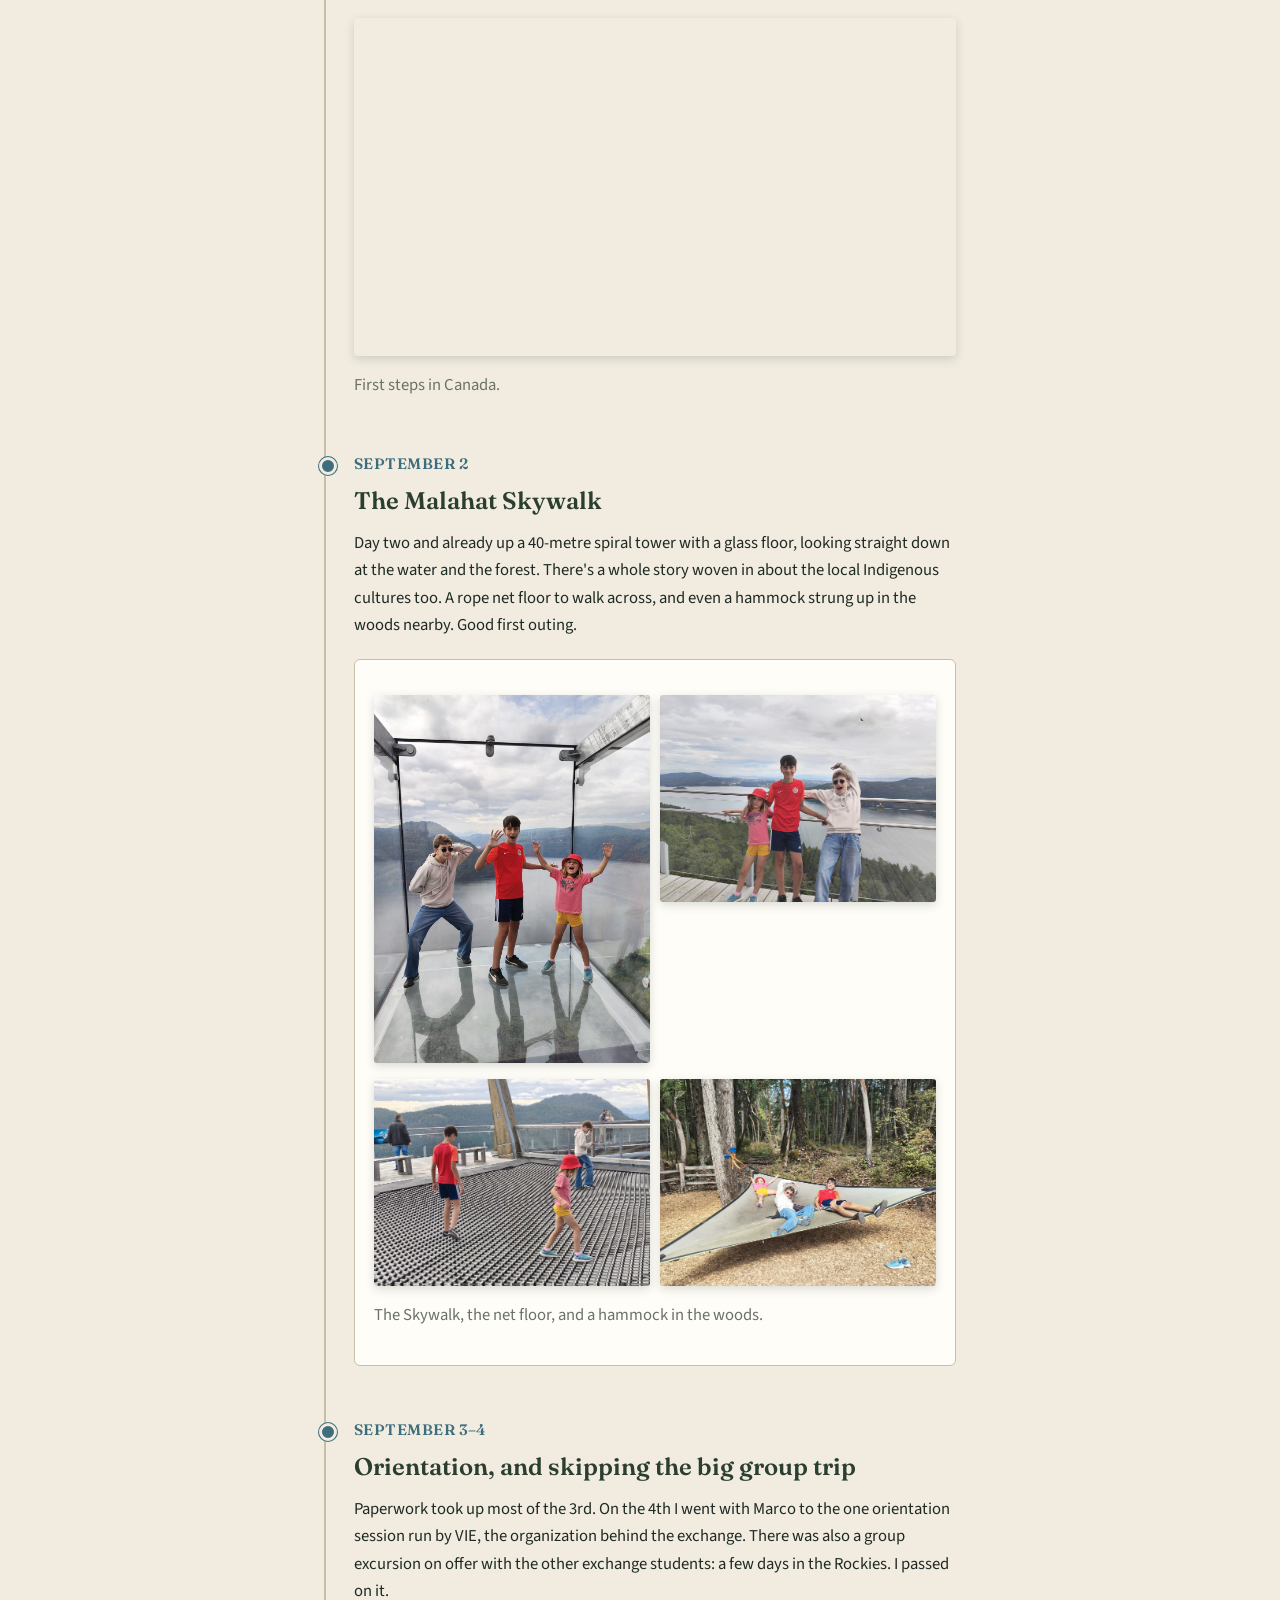
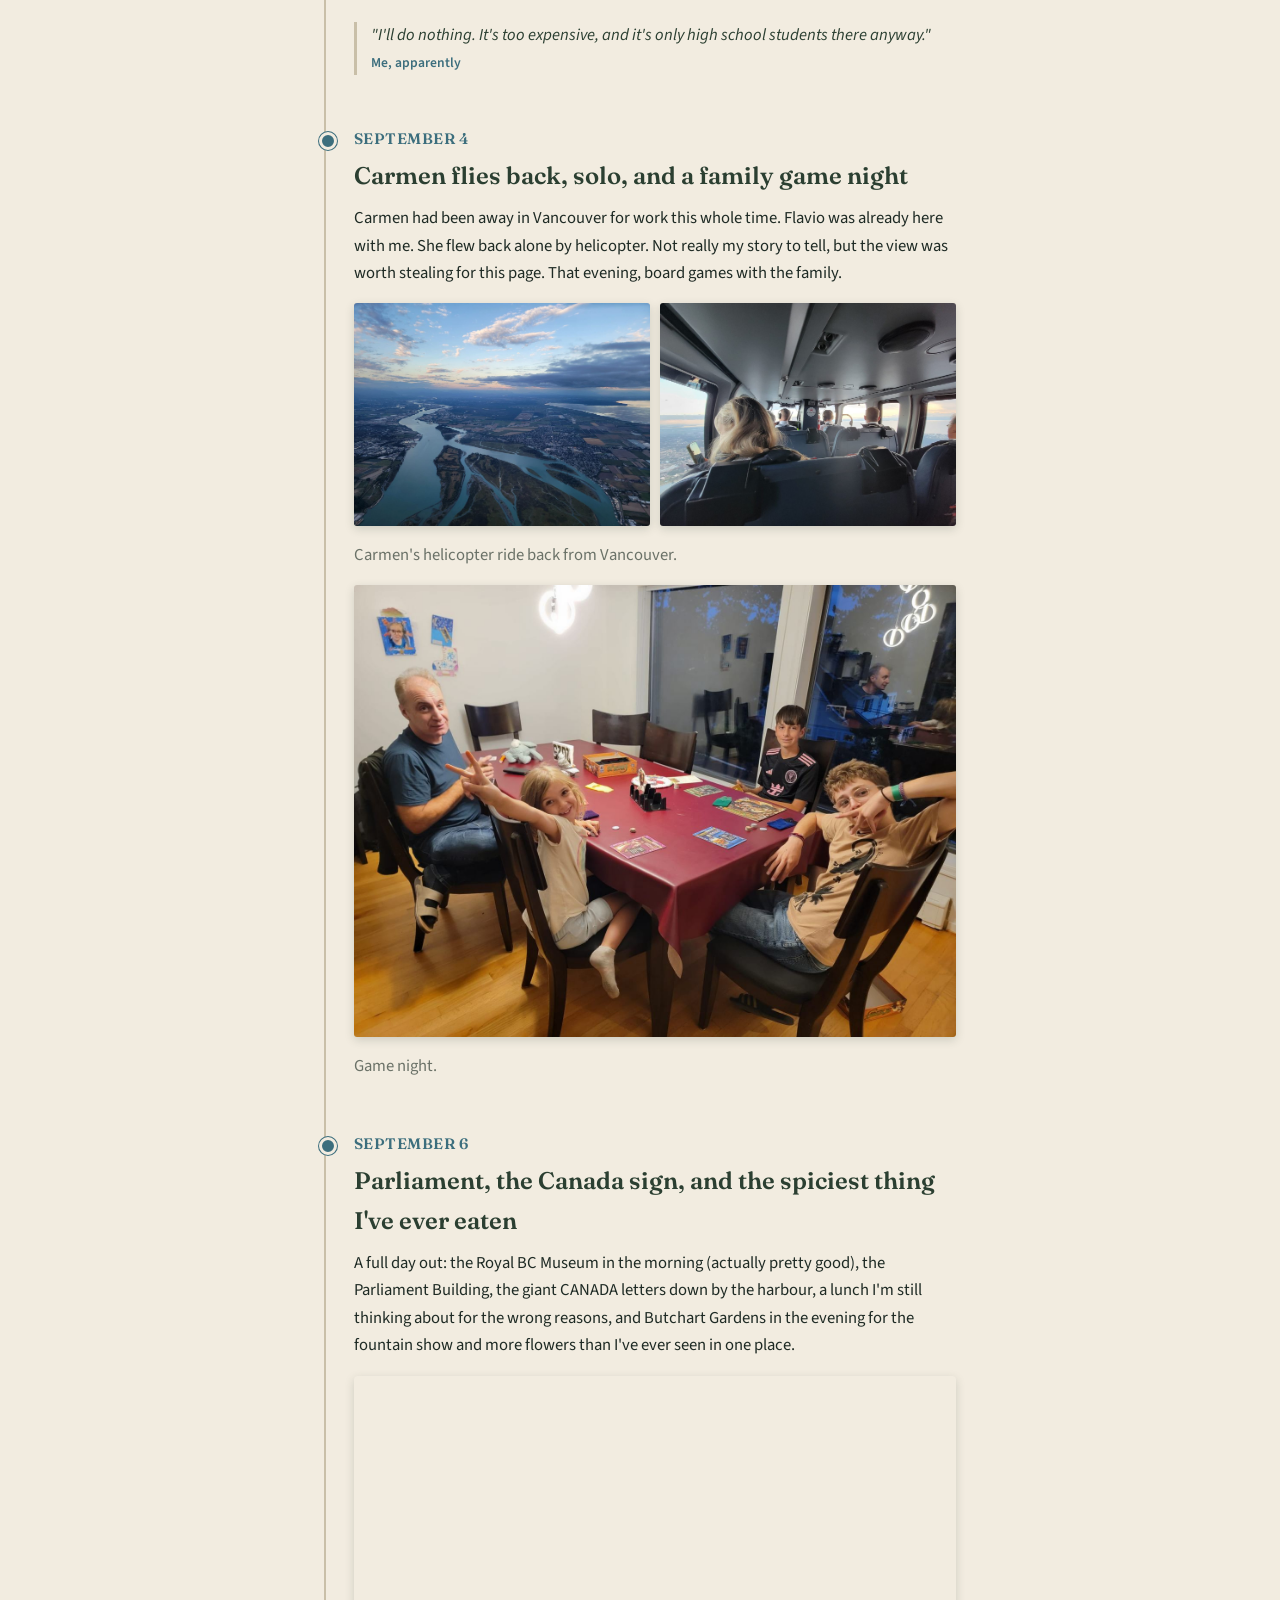
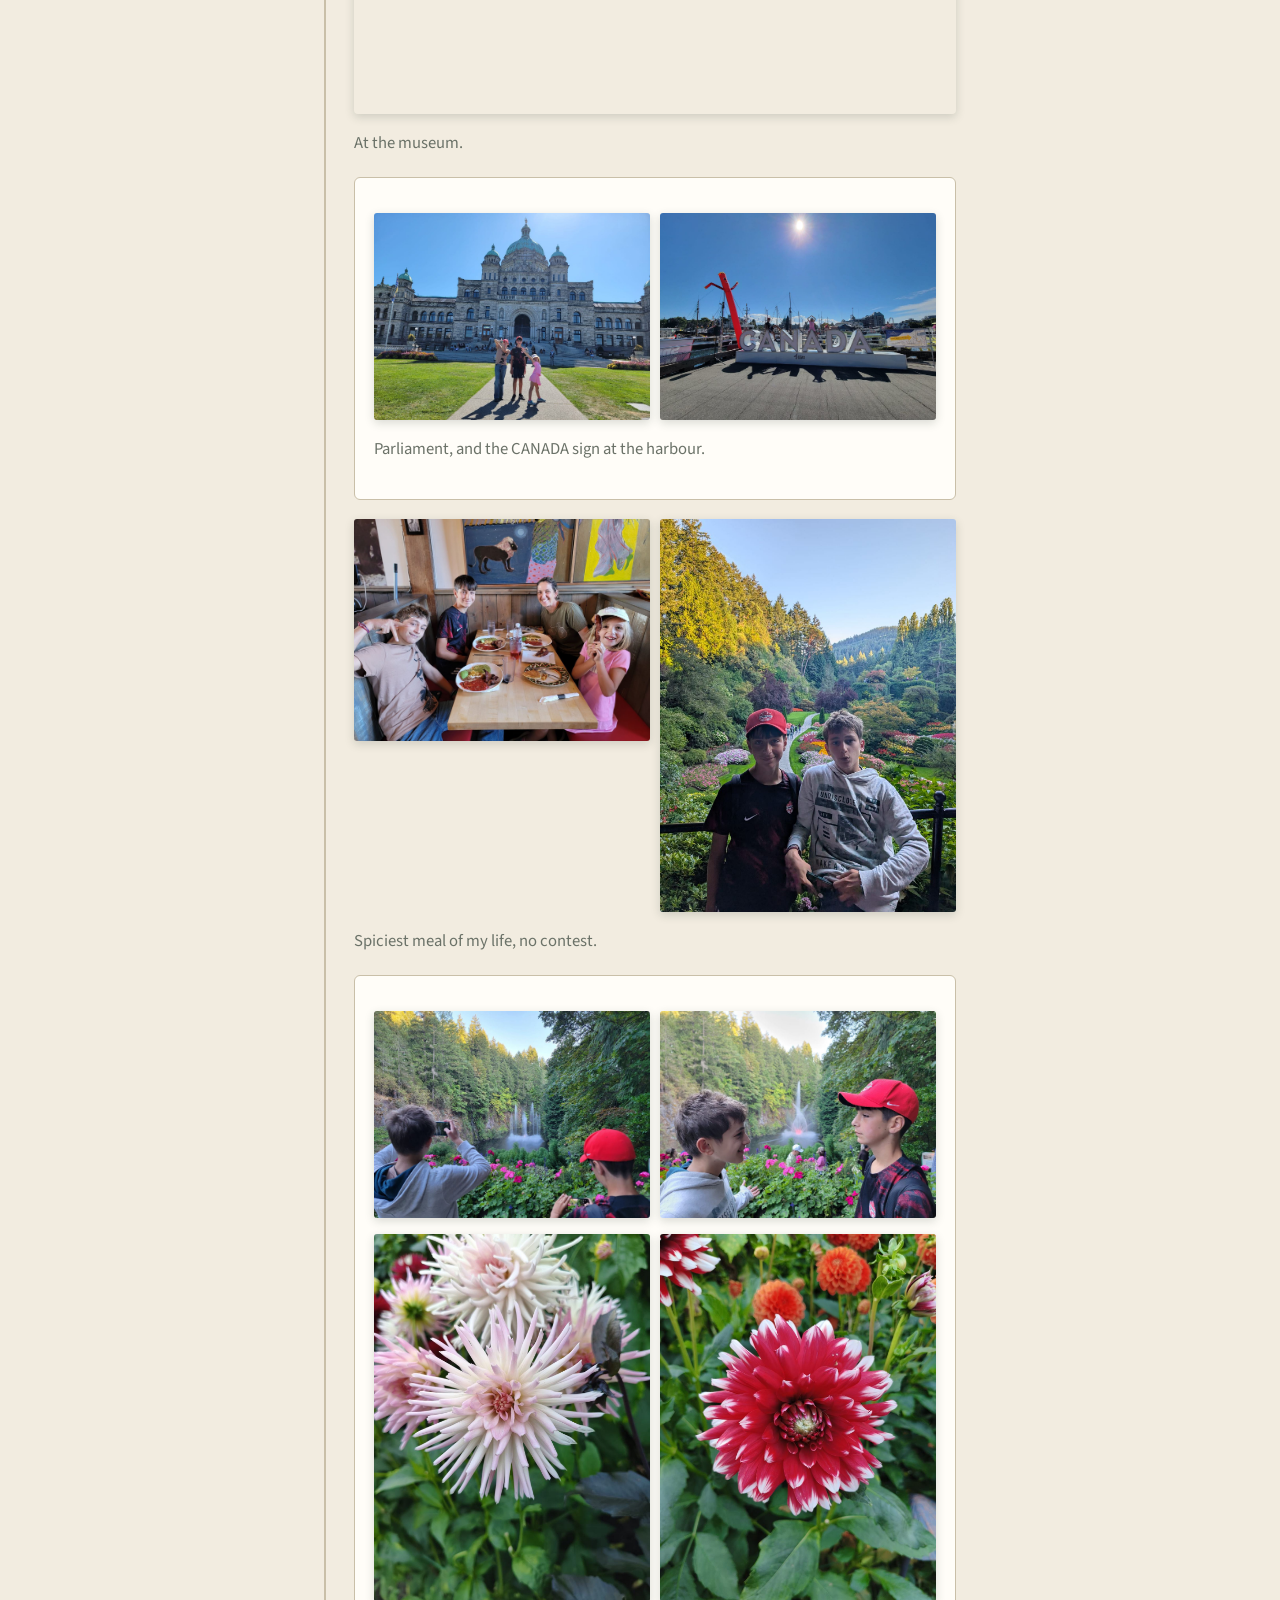
==== commit 87de5326: "include a few videos from youtube" ====
--- a/index.html
+++ b/index.html
@@ -151,12 +151,26 @@
       <div class="video-embed">
         <iframe src="https://www.youtube.com/embed/_L7B_IVe_us" title="Anatole introduces his exchange project" allowfullscreen></iframe>
       </div>
+      <p>Also that month: Kai does gymnastics, and I wanted in too. Amy asked for some proof I could actually do it, so I sent over these.</p>
+      <div class="photo-grid">
+        <div class="video-embed">
+          <iframe src="https://www.youtube.com/embed/ptbnqQNtuWw" title="Trampoline demonstration" allowfullscreen></iframe>
+        </div>
+        <div class="video-embed">
+          <iframe src="https://www.youtube.com/embed/GuIN_wbAi58" title="Trapeze demonstration" allowfullscreen></iframe>
+        </div>
+      </div>
+      <p class="caption">Trampoline and trapeze, audition tapes.</p>
     </div>
 
     <div class="entry">
       <div class="date">Late August</div>
       <h2>Saying goodbye, Paris style</h2>
       <p>My dad put together a family escape game around Montmartre for our last days together. We also went down into the catacombs with my brother and sister. And I spent one whole afternoon just talking with Méline and Dune, my closest friends, before leaving.</p>
+      <div class="video-embed">
+        <iframe src="https://www.youtube.com/embed/jQ5WDzluOoE" title="Goodbyes at Charles de Gaulle airport" allowfullscreen></iframe>
+      </div>
+      <p class="caption">The actual goodbye, at CDG.</p>
       <div class="photo-grid single">
         <img class="photo" loading="lazy" src="images/IMG-20260901-WA0000.jpg" alt="Anatole with his host brother at Victoria airport, right after arrival">
       </div>
@@ -181,6 +195,10 @@
         <img class="photo" loading="lazy" src="images/IMG-20260901-WA0000.jpg" alt="Anatole with his host brother at Victoria airport, just after arrival">
       </div>
       <p class="caption">Landed. With my host brother, Victoria airport.</p>
+      <div class="video-embed">
+        <iframe src="https://www.youtube.com/embed/Nr-076Zgms0" title="First steps in Canada" allowfullscreen></iframe>
+      </div>
+      <p class="caption">First steps in Canada.</p>
     </div>
 
     <div class="entry">
@@ -225,7 +243,11 @@
     <div class="entry">
       <div class="date">September 6</div>
       <h2>Parliament, the Canada sign, and the spiciest thing I've ever eaten</h2>
-      <p>A full day out: the Parliament Building, the giant CANADA letters down by the harbour, a lunch I'm still thinking about for the wrong reasons, and Butchart Gardens in the evening for the fountain show and more flowers than I've ever seen in one place.</p>
+      <p>A full day out: the Royal BC Museum in the morning (actually pretty good), the Parliament Building, the giant CANADA letters down by the harbour, a lunch I'm still thinking about for the wrong reasons, and Butchart Gardens in the evening for the fountain show and more flowers than I've ever seen in one place.</p>
+      <div class="video-embed">
+        <iframe src="https://www.youtube.com/embed/hHDxlgDf6w0" title="At the Royal BC Museum" allowfullscreen></iframe>
+      </div>
+      <p class="caption">At the museum.</p>
       <div class="gallery-special">
         <div class="photo-grid">
           <img class="photo" loading="lazy" src="images/vic-parliament.jpg" alt="Kids posing in front of the BC Parliament Building in Victoria">
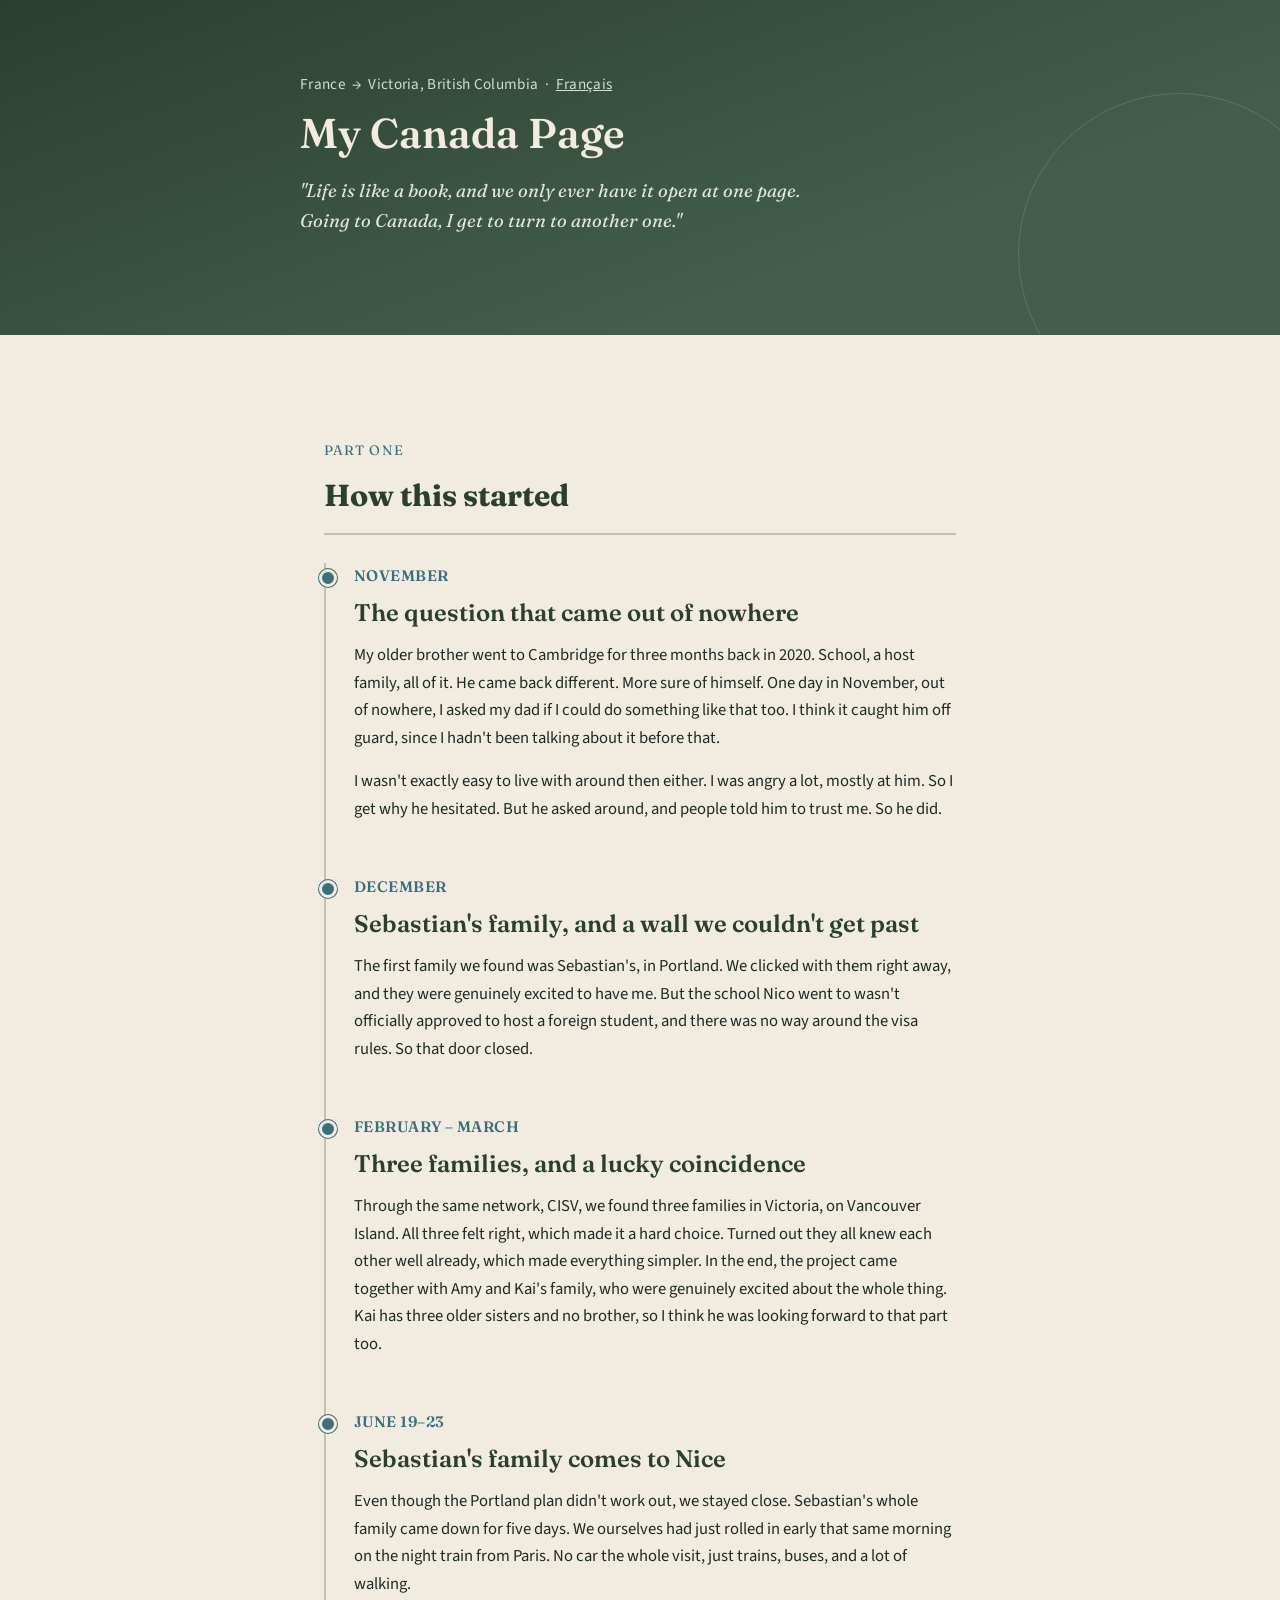
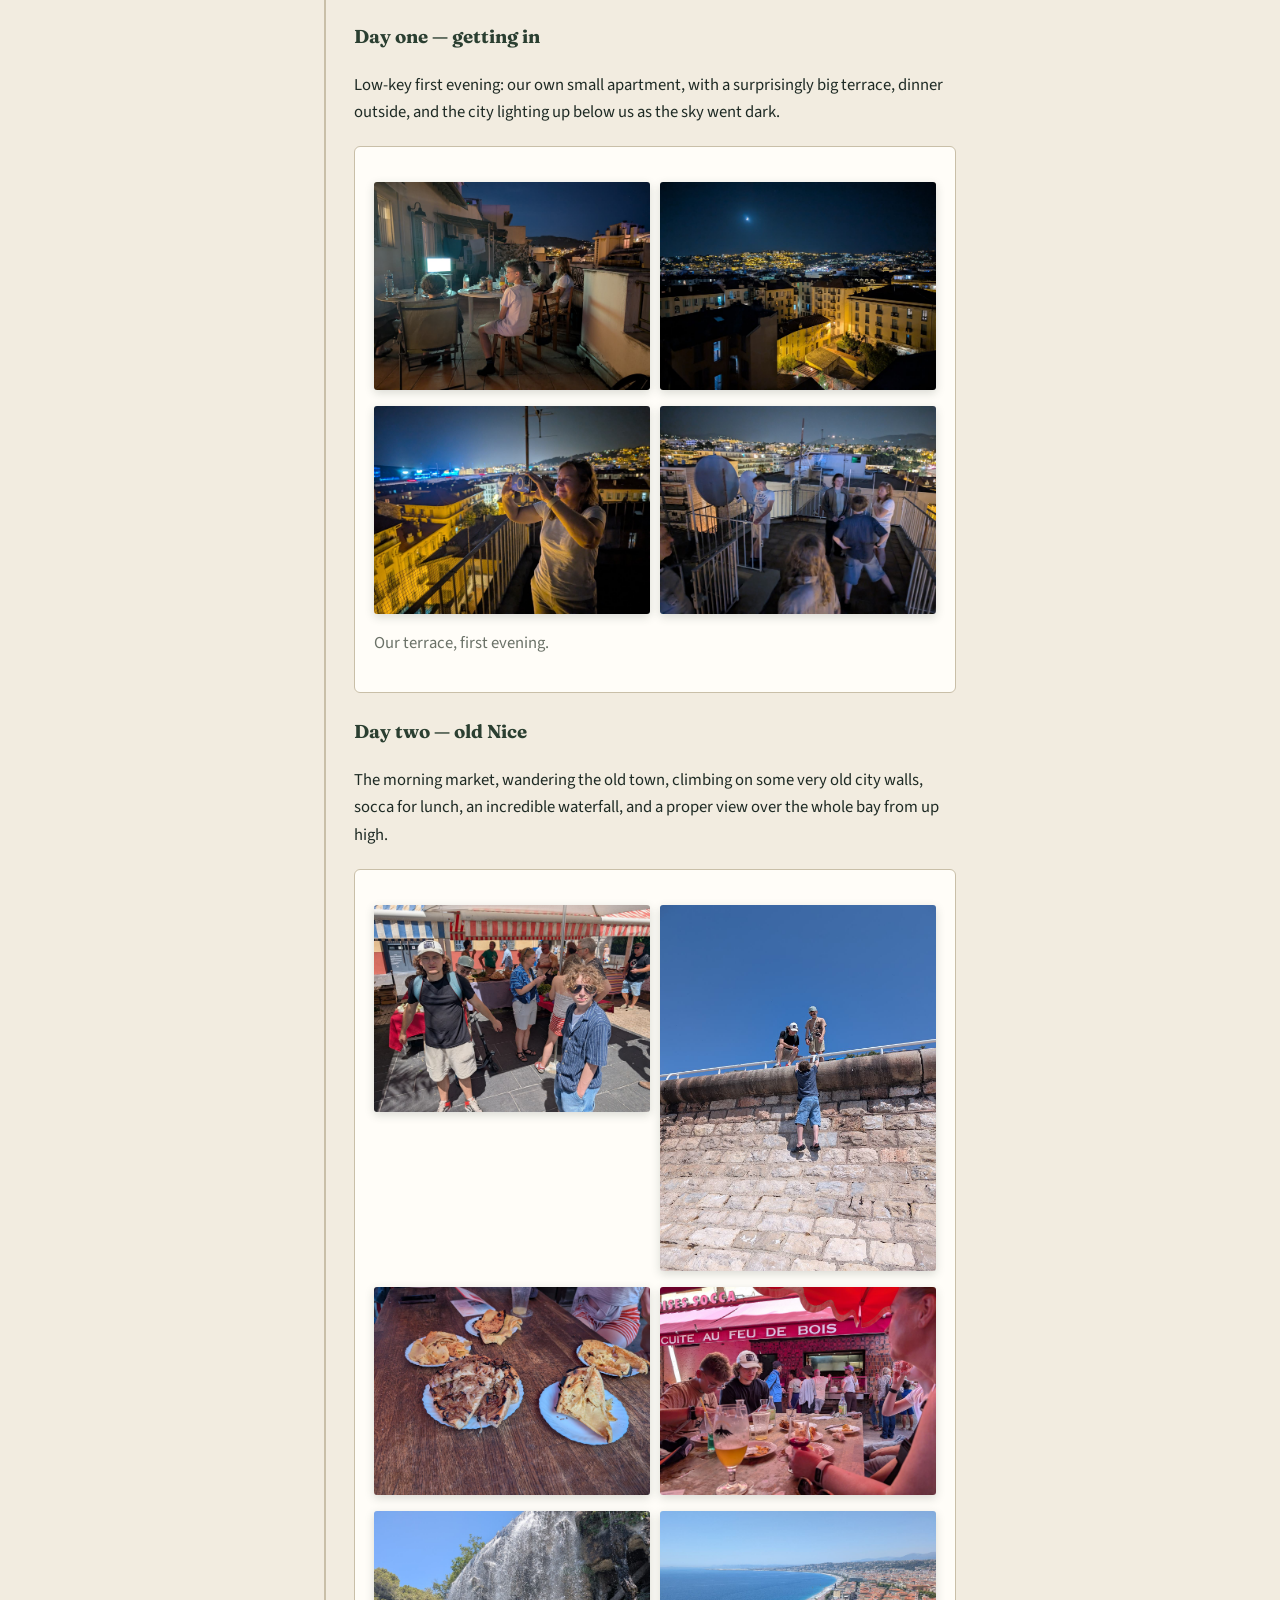
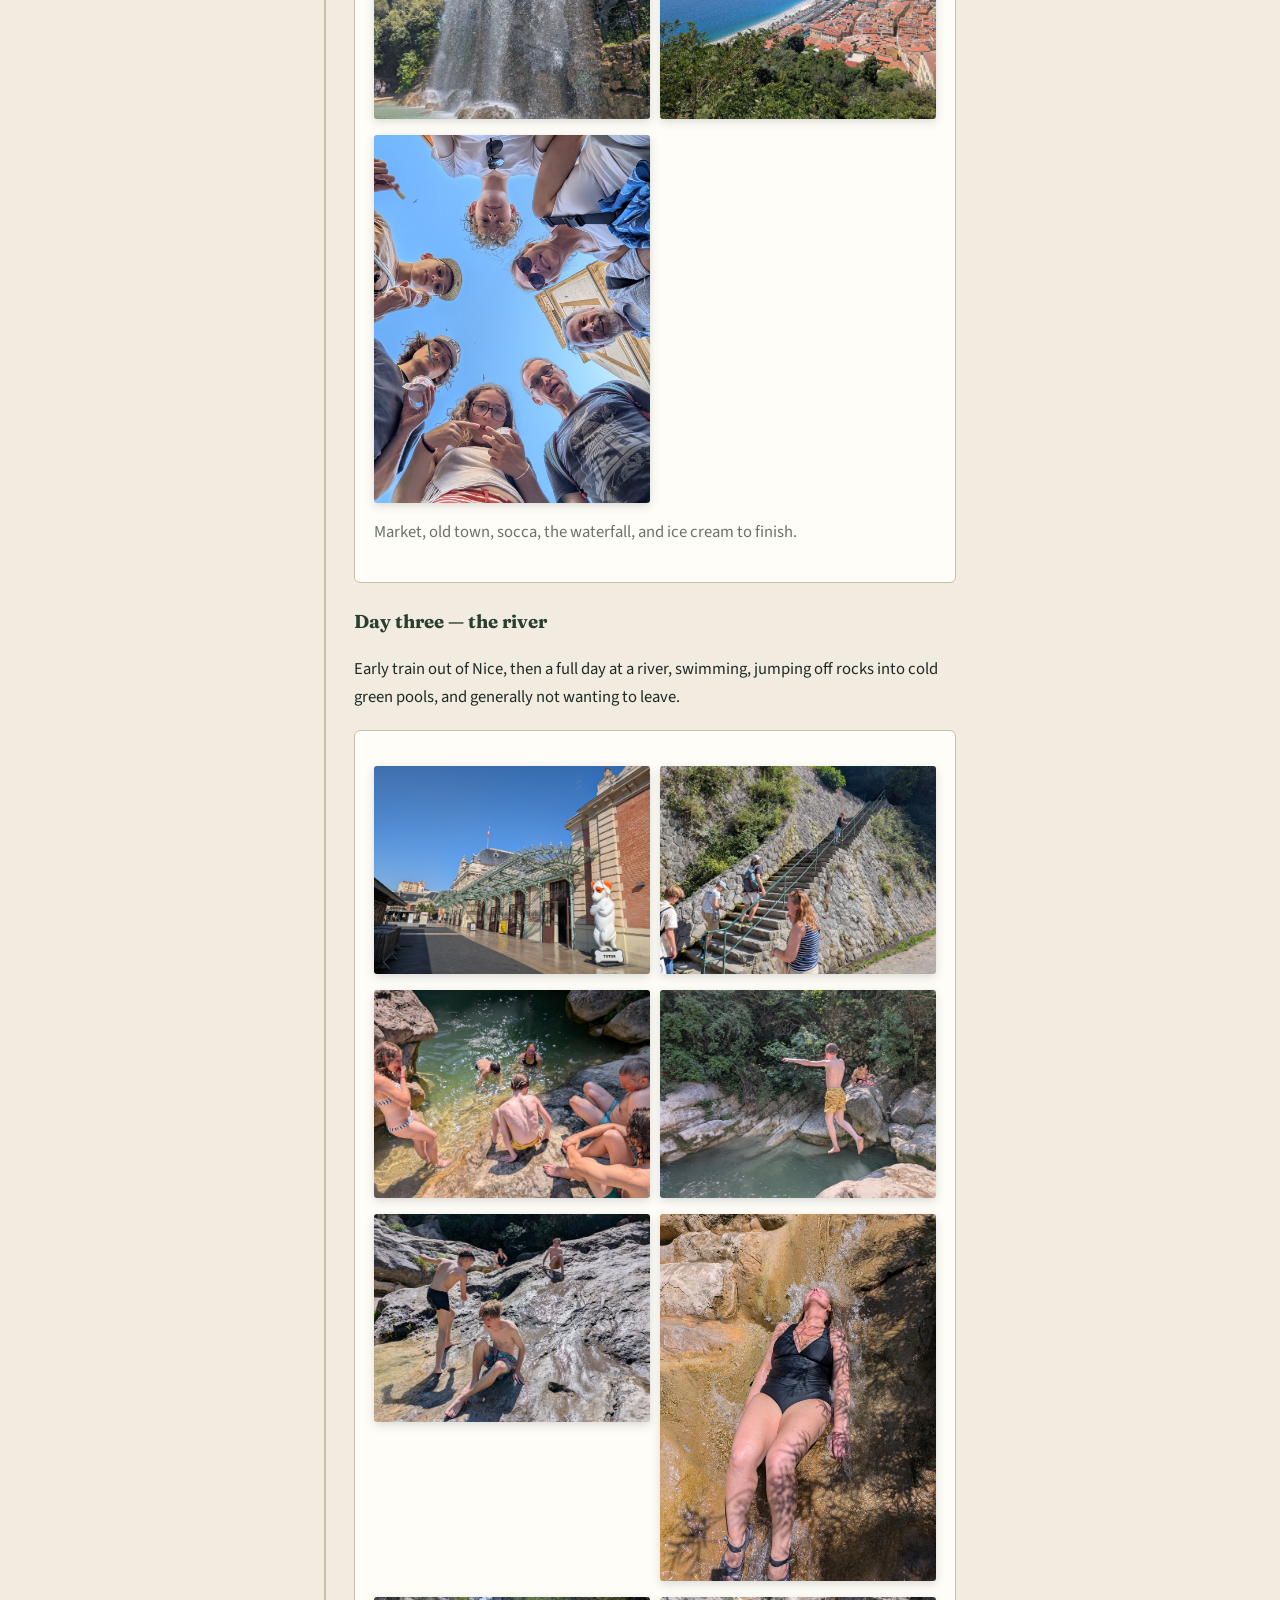
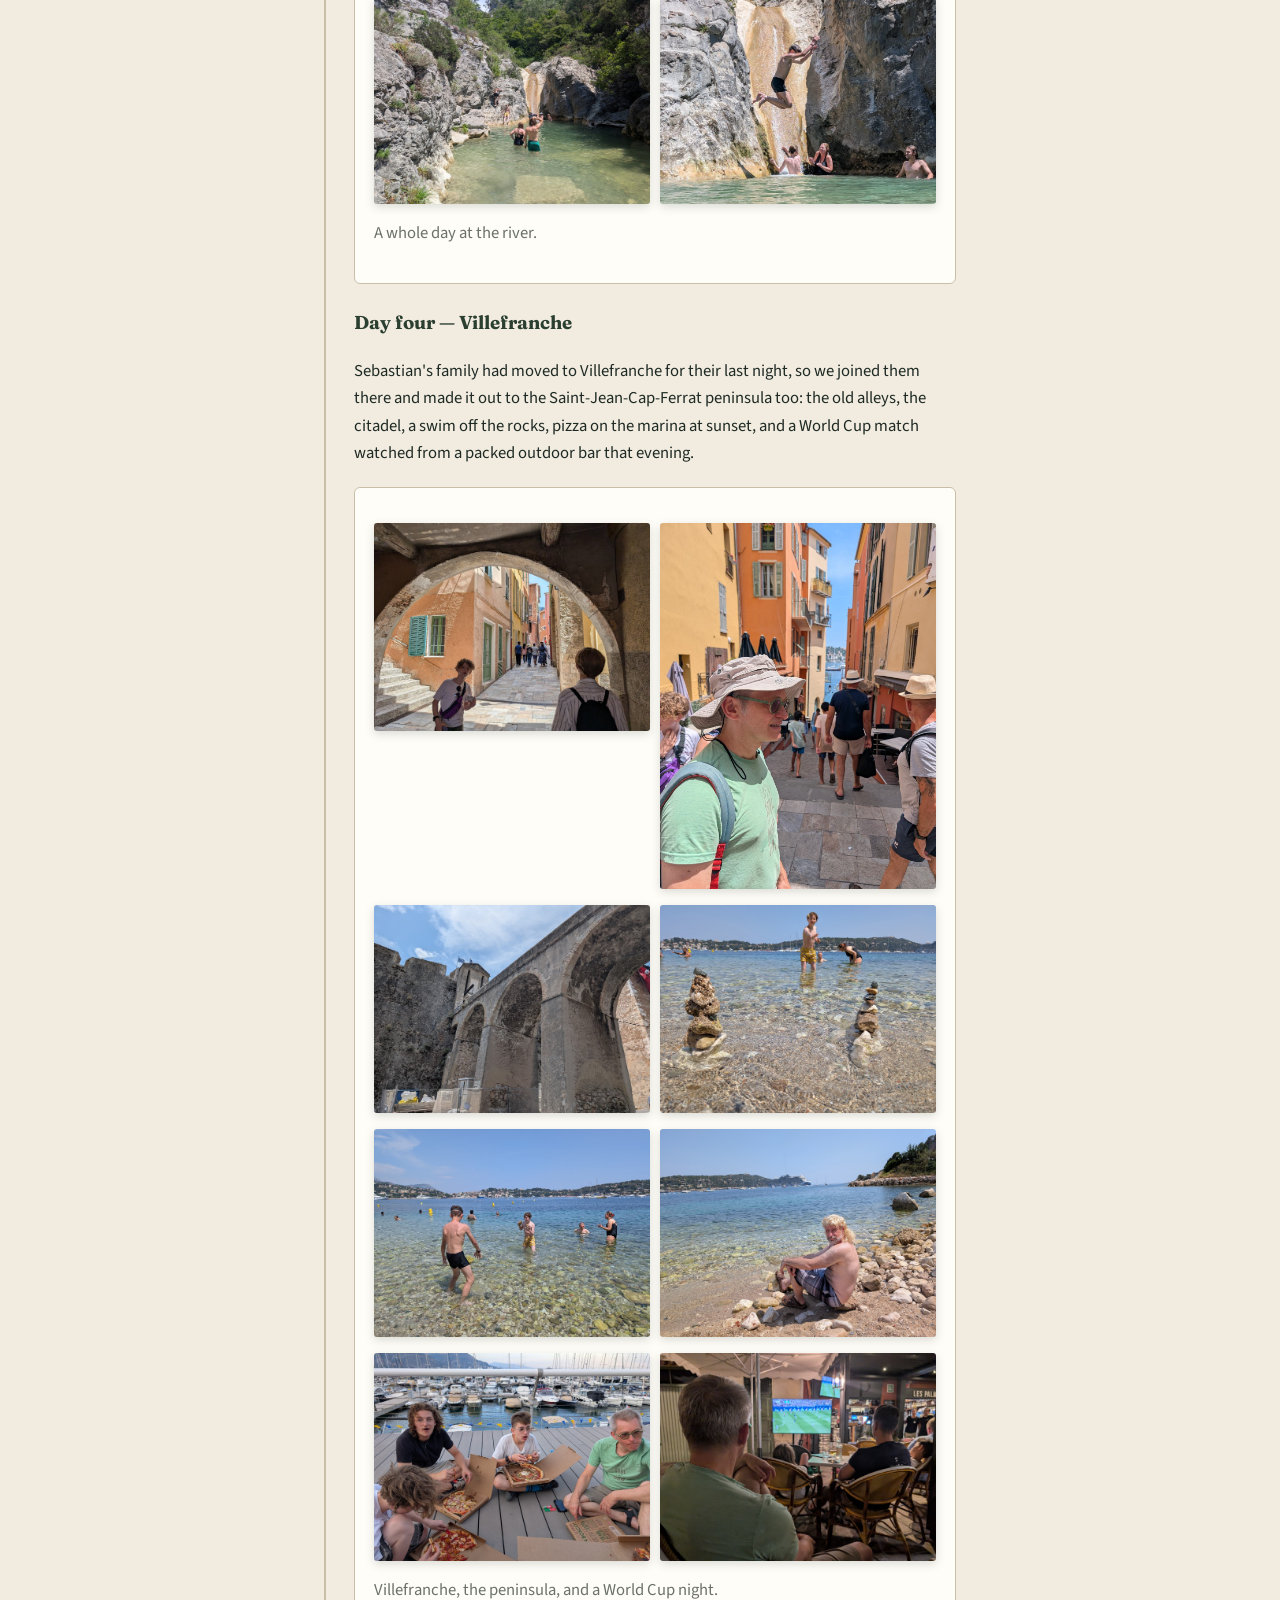
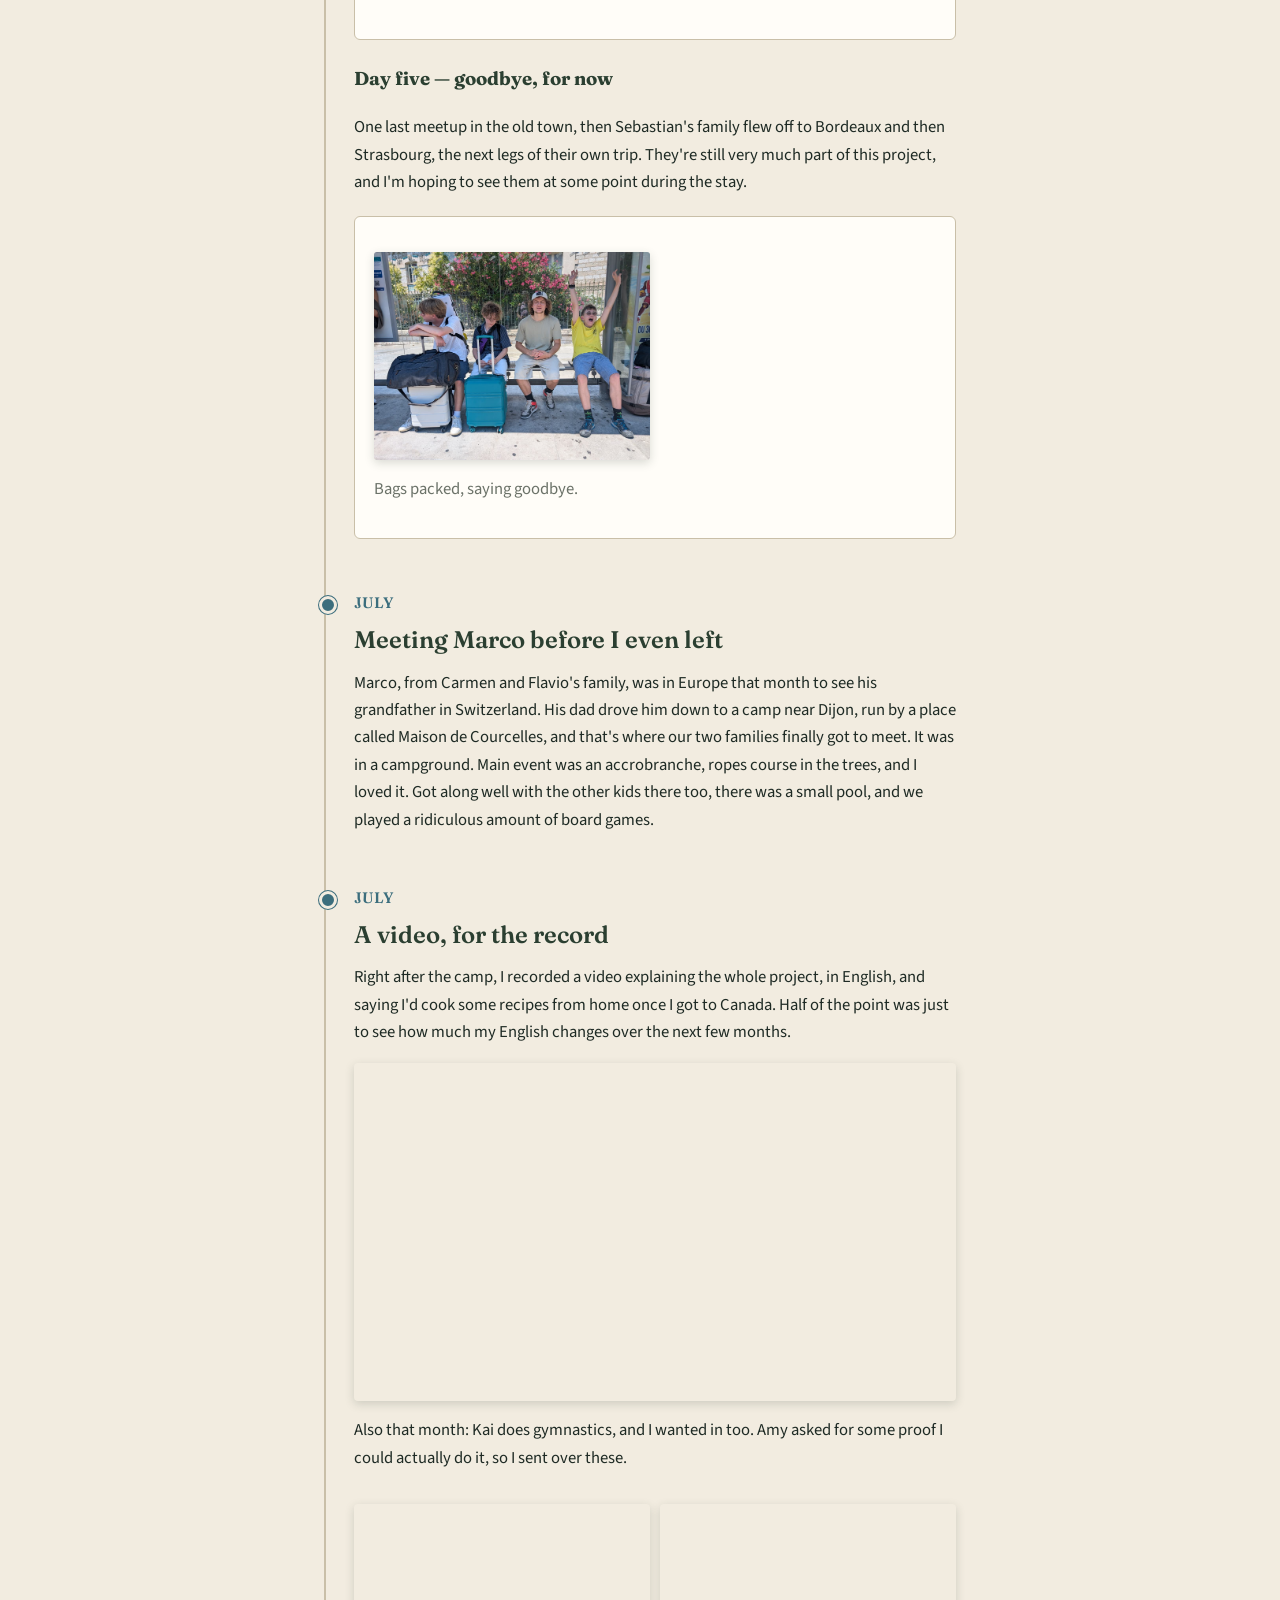
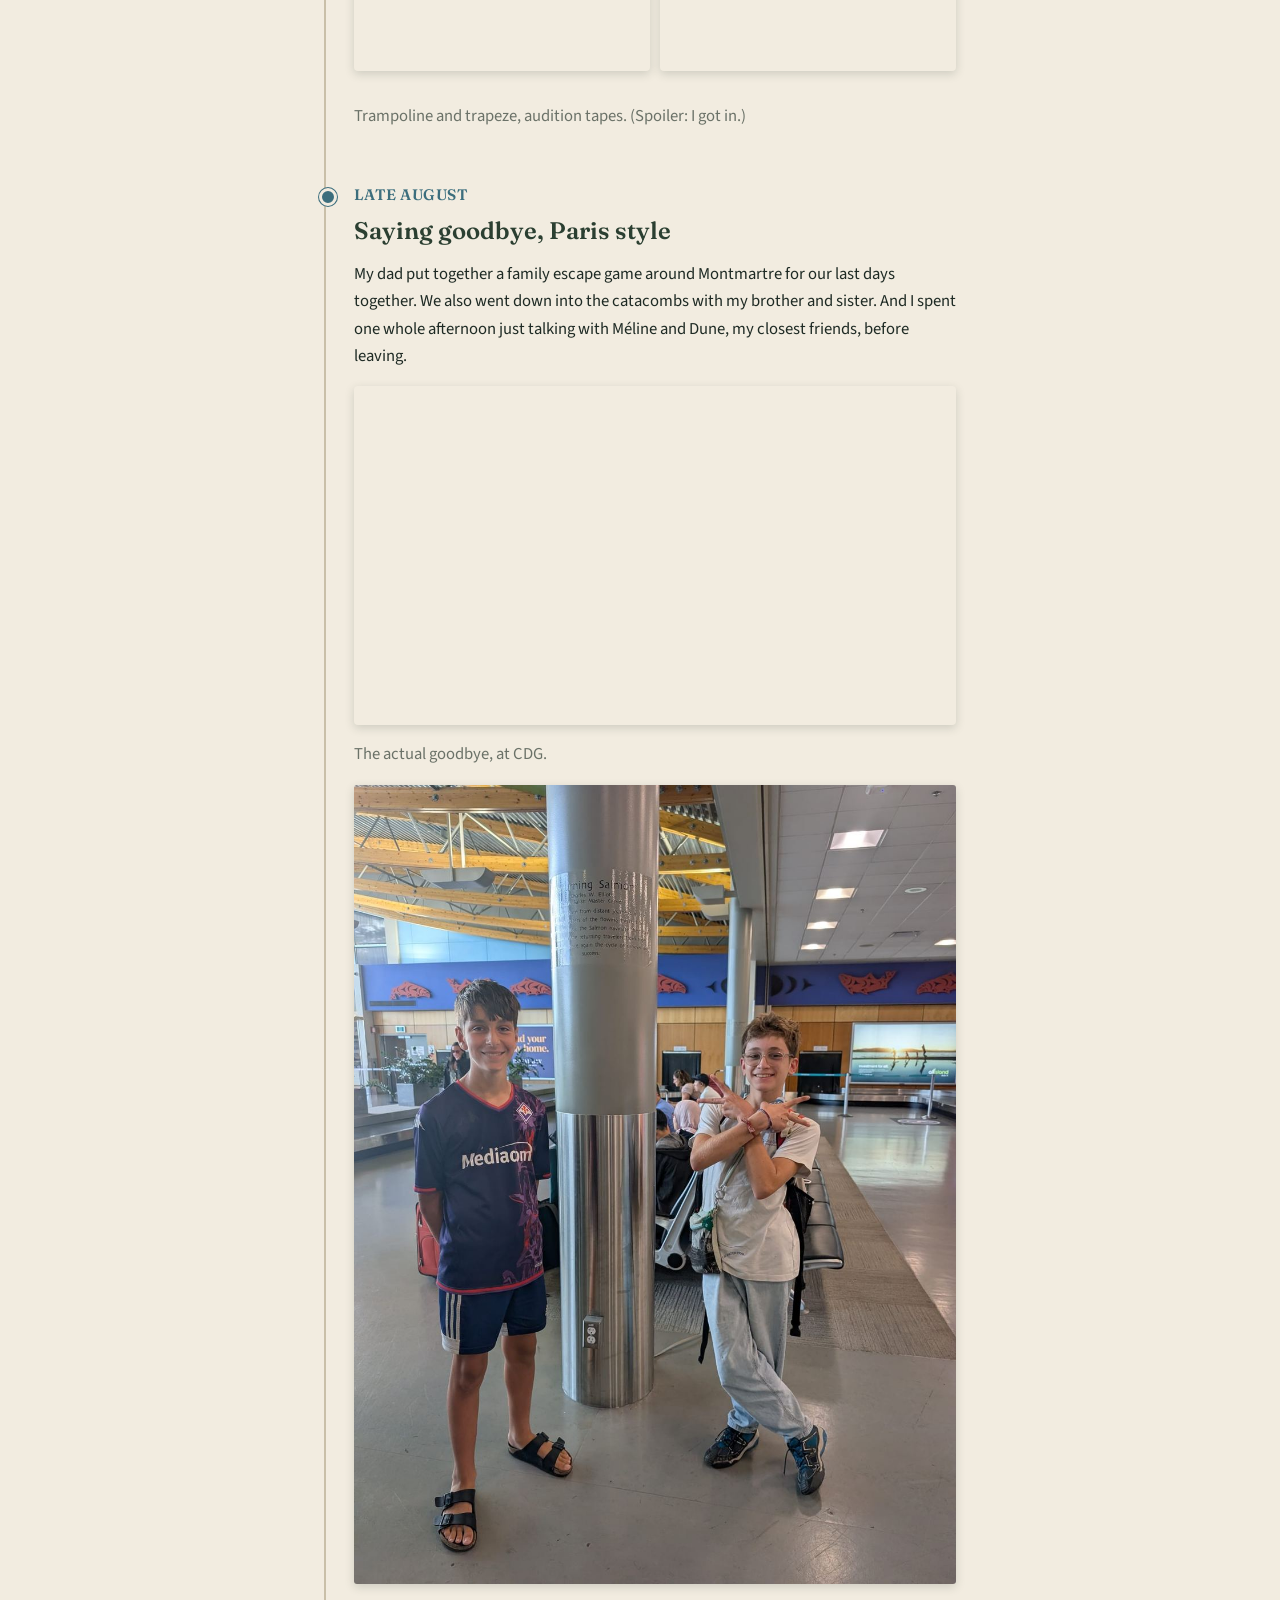
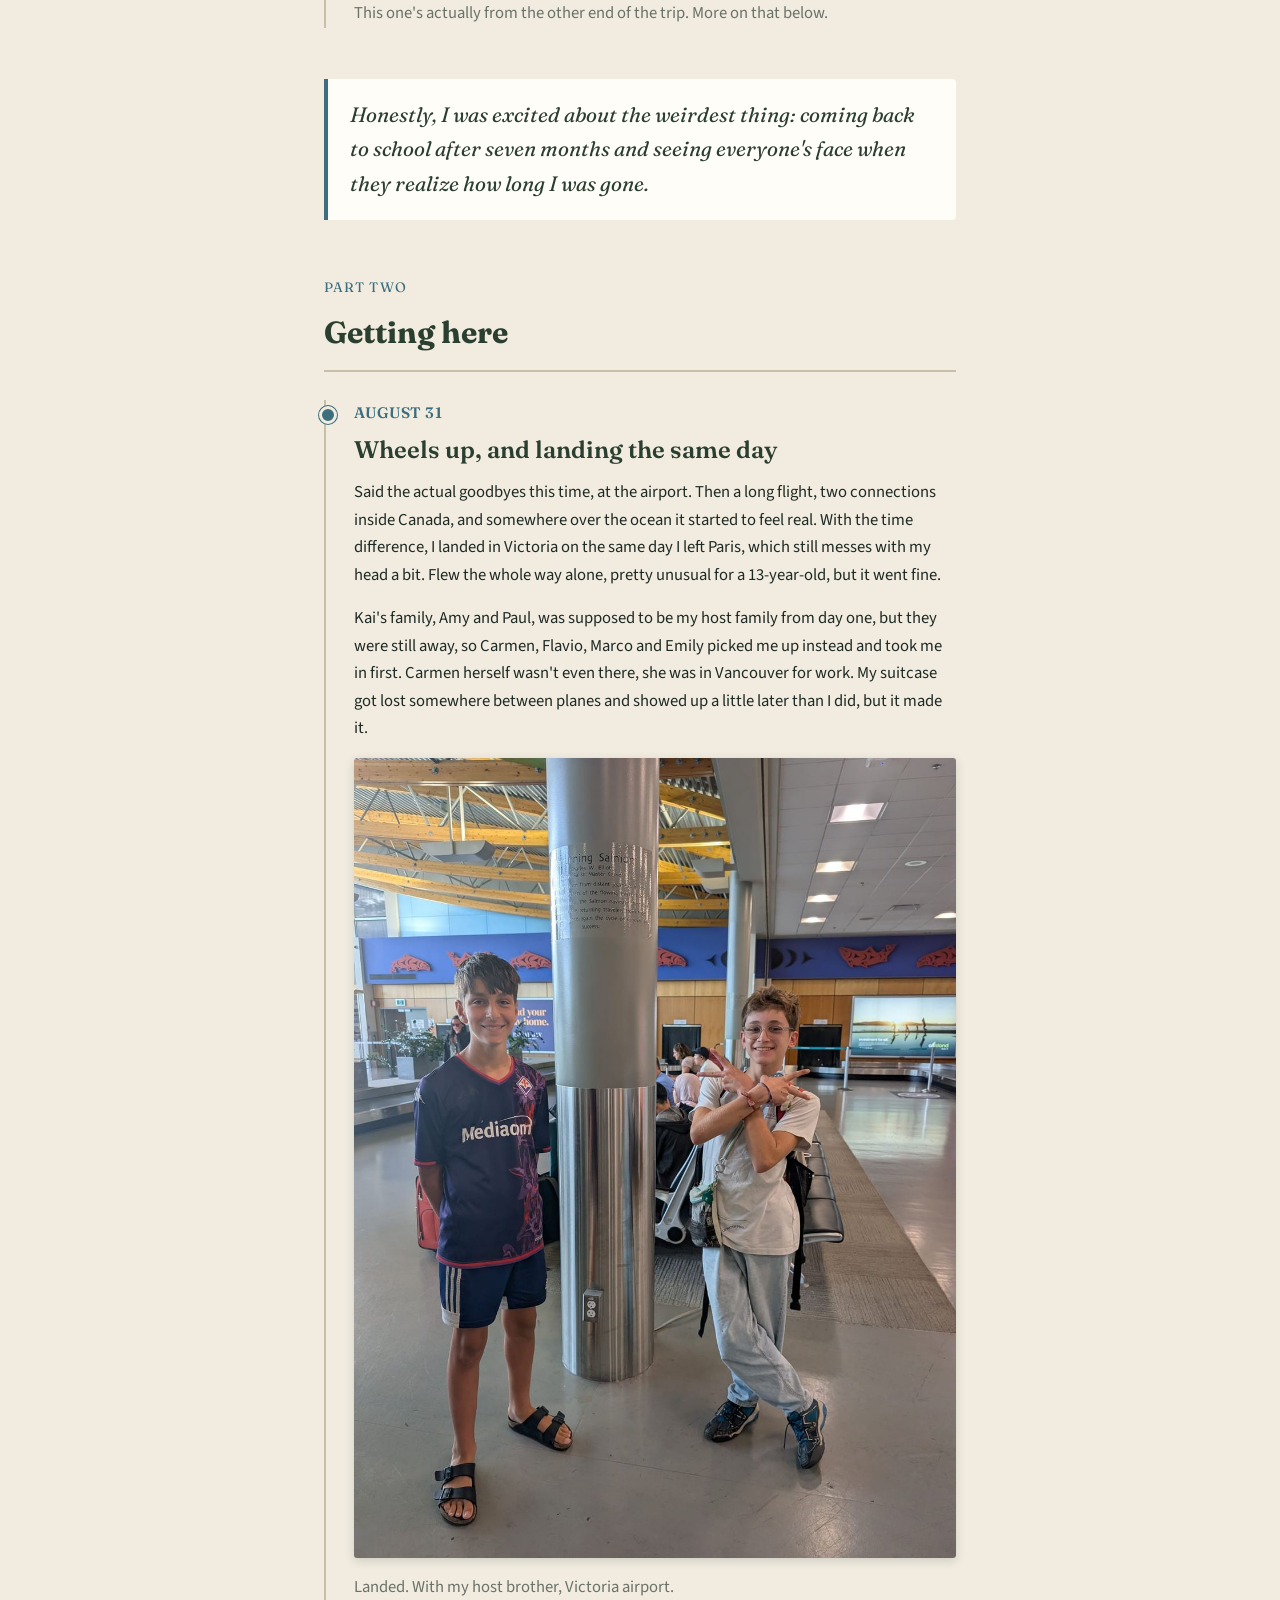
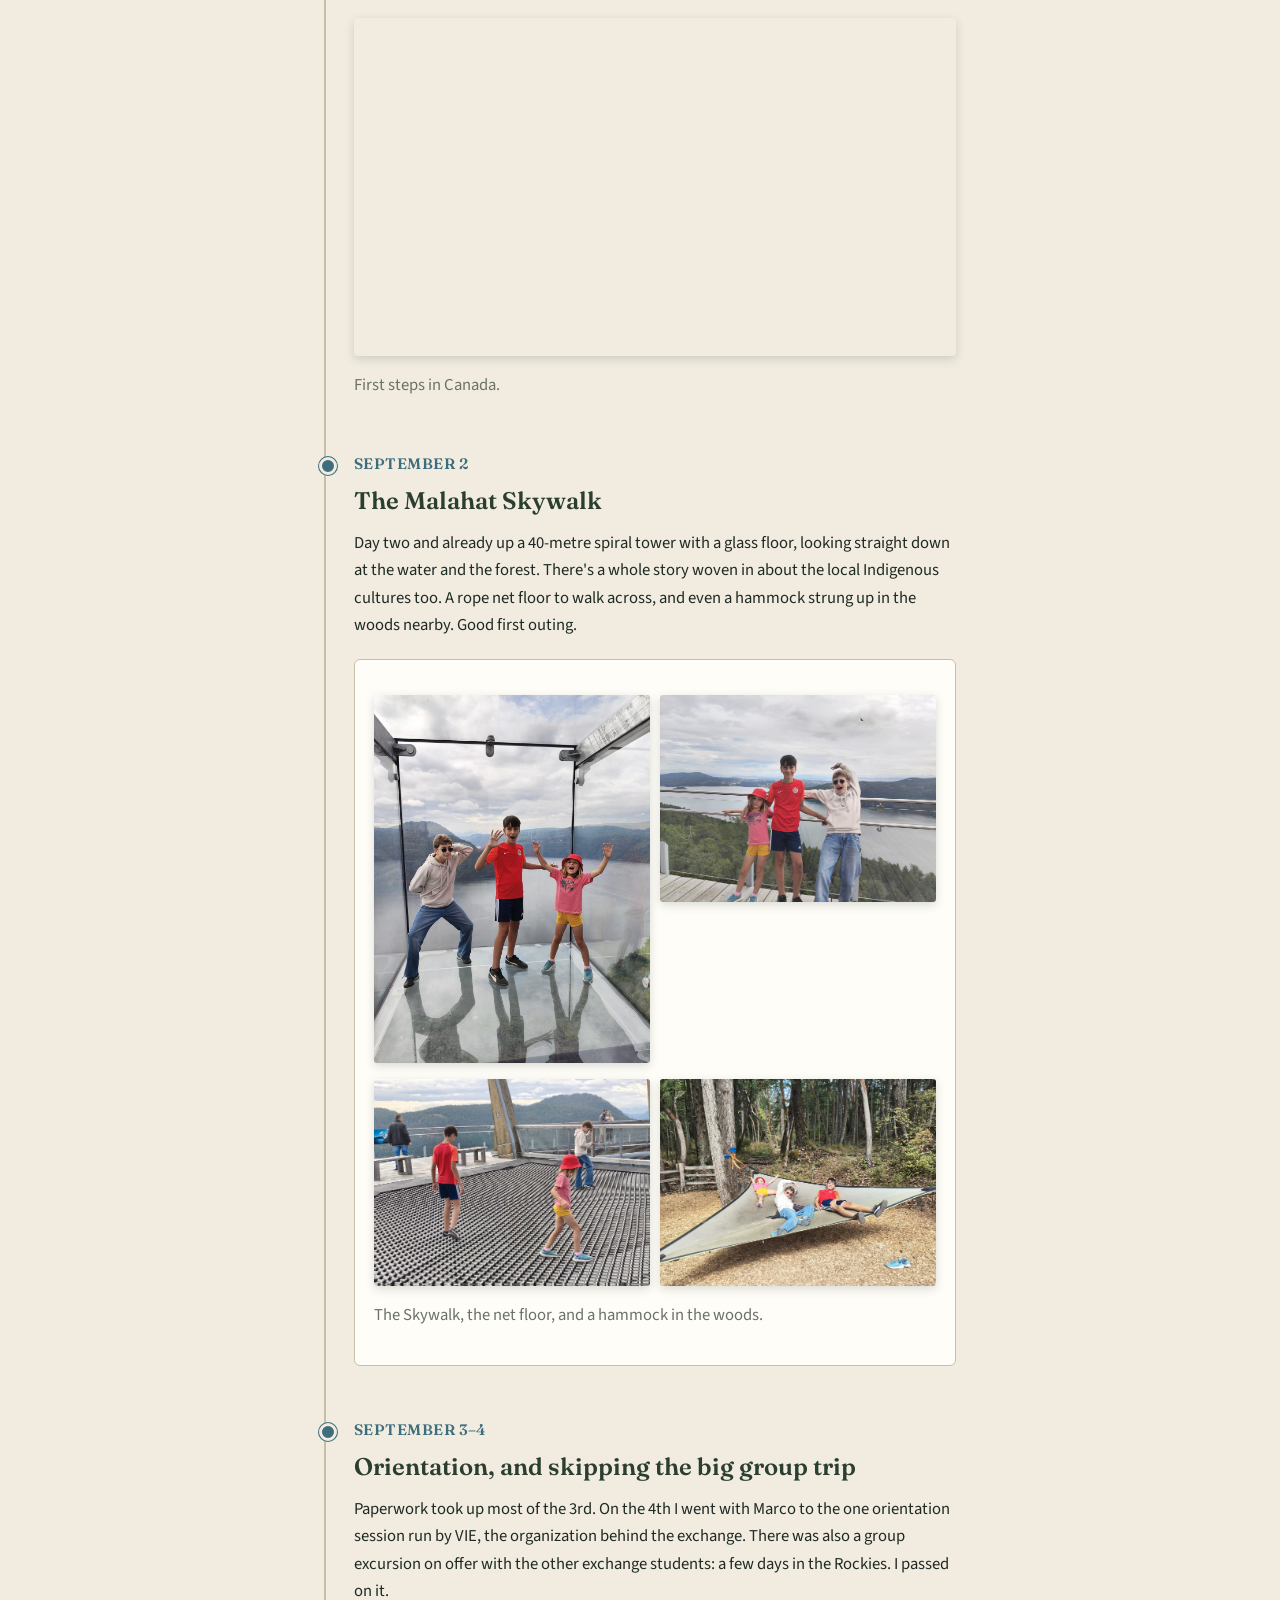
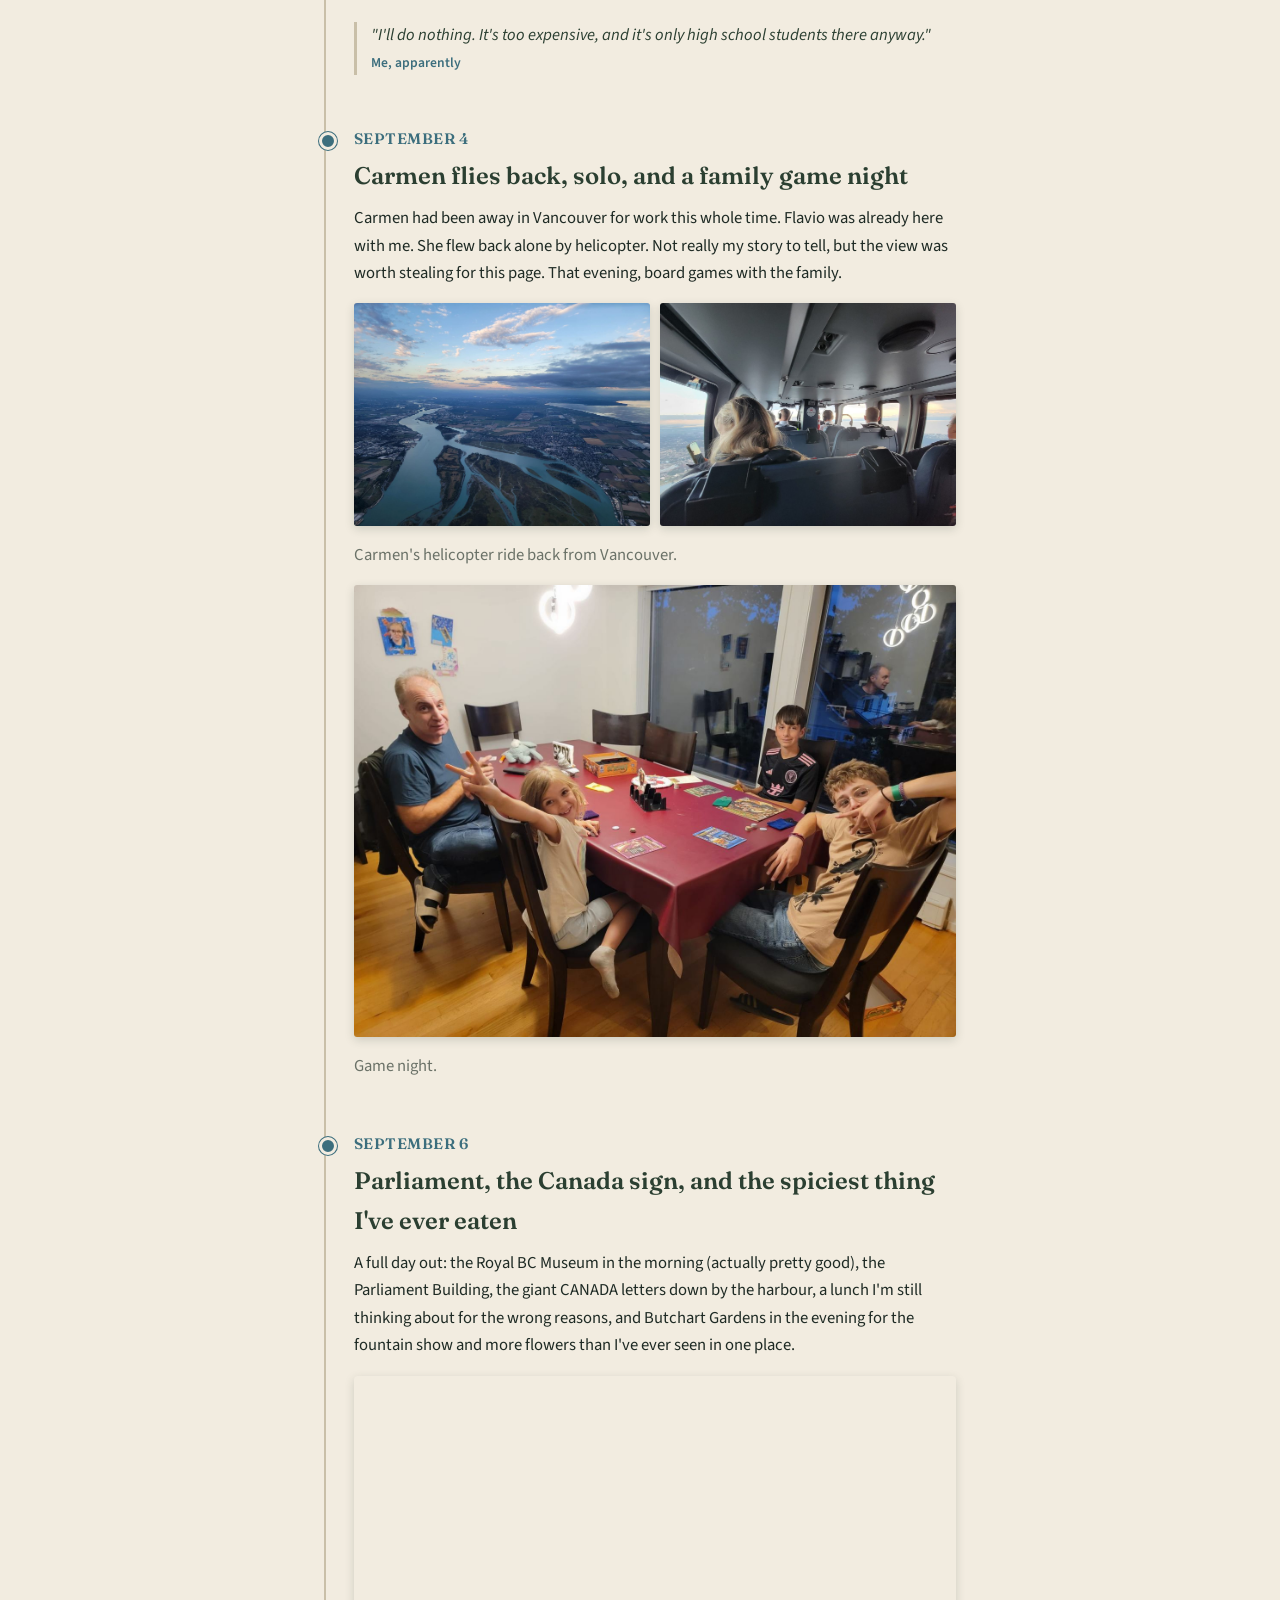
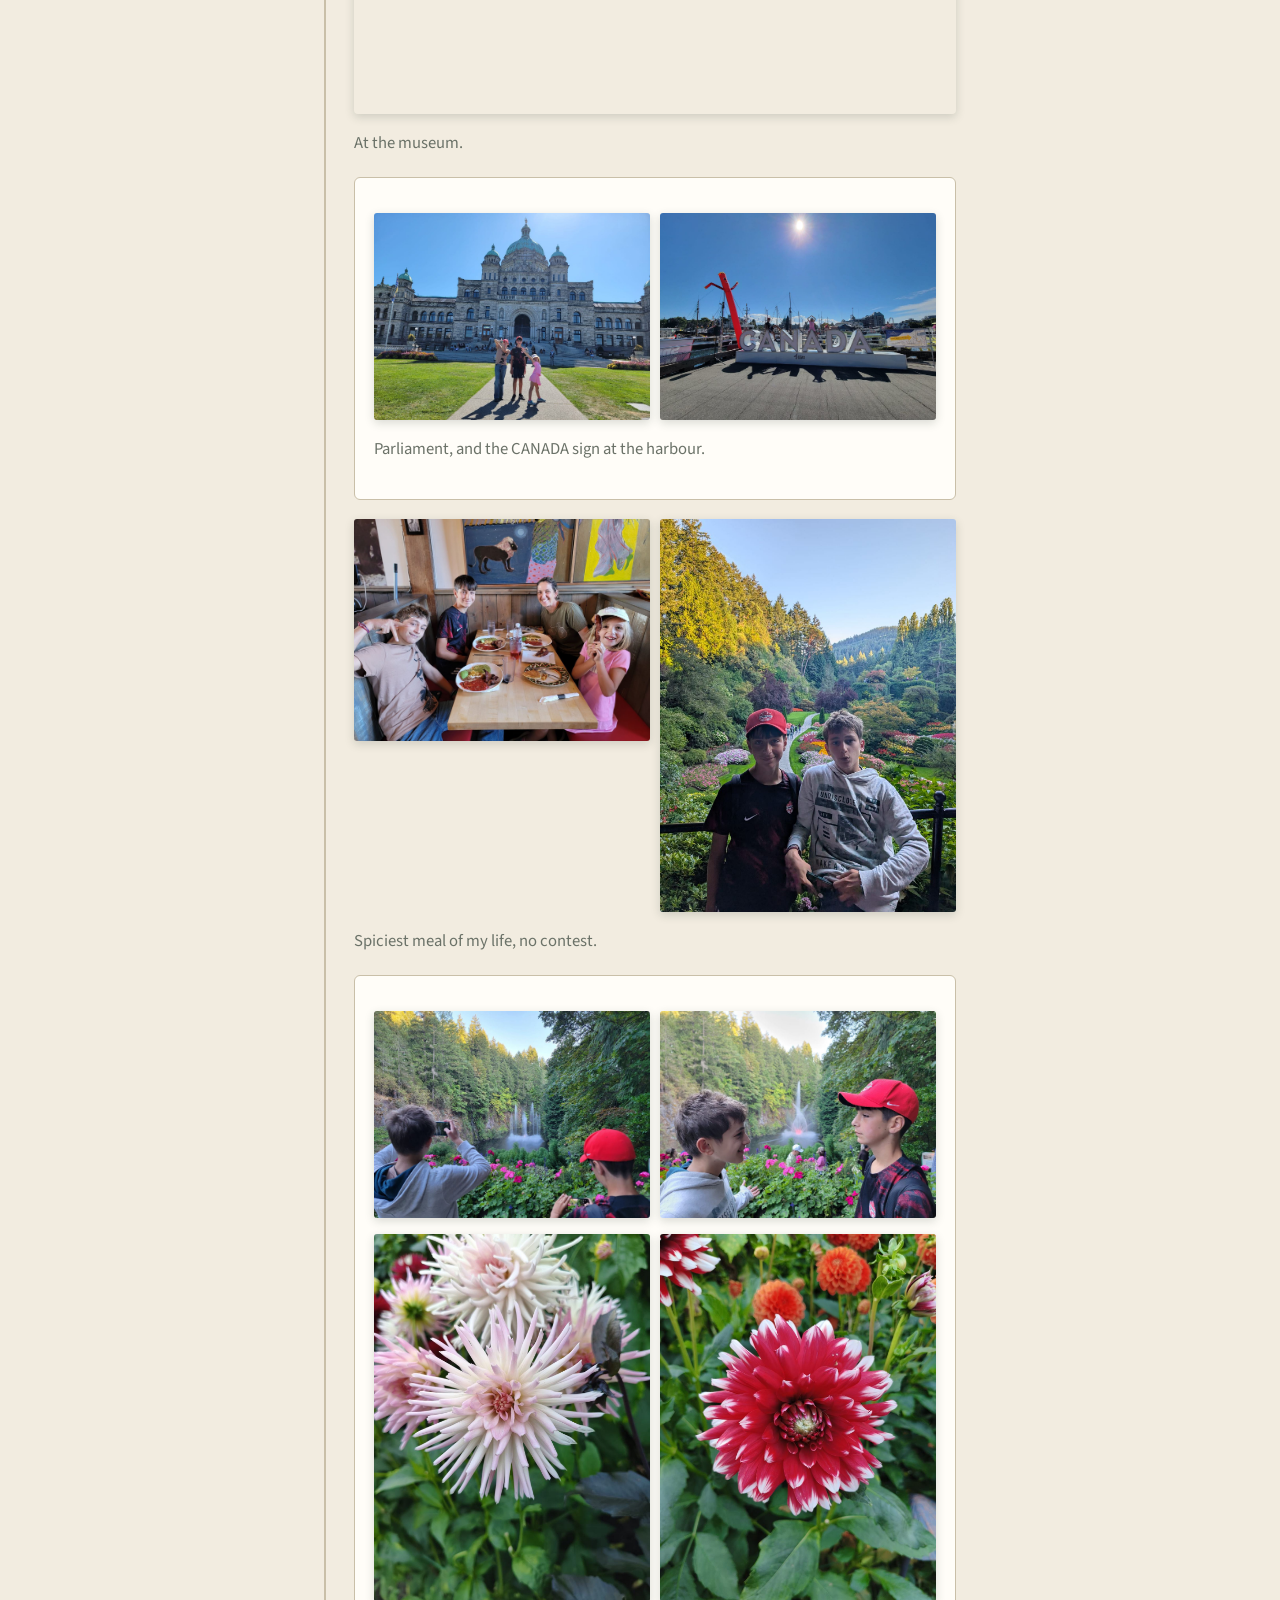
==== commit aa42fbec: "small hint about gymnastics class" ====
--- a/index.html
+++ b/index.html
@@ -160,7 +160,7 @@
           <iframe src="https://www.youtube.com/embed/GuIN_wbAi58" title="Trapeze demonstration" allowfullscreen></iframe>
         </div>
       </div>
-      <p class="caption">Trampoline and trapeze, audition tapes.</p>
+      <p class="caption">Trampoline and trapeze, audition tapes. (Spoiler: I got in.)</p>
     </div>
 
     <div class="entry">
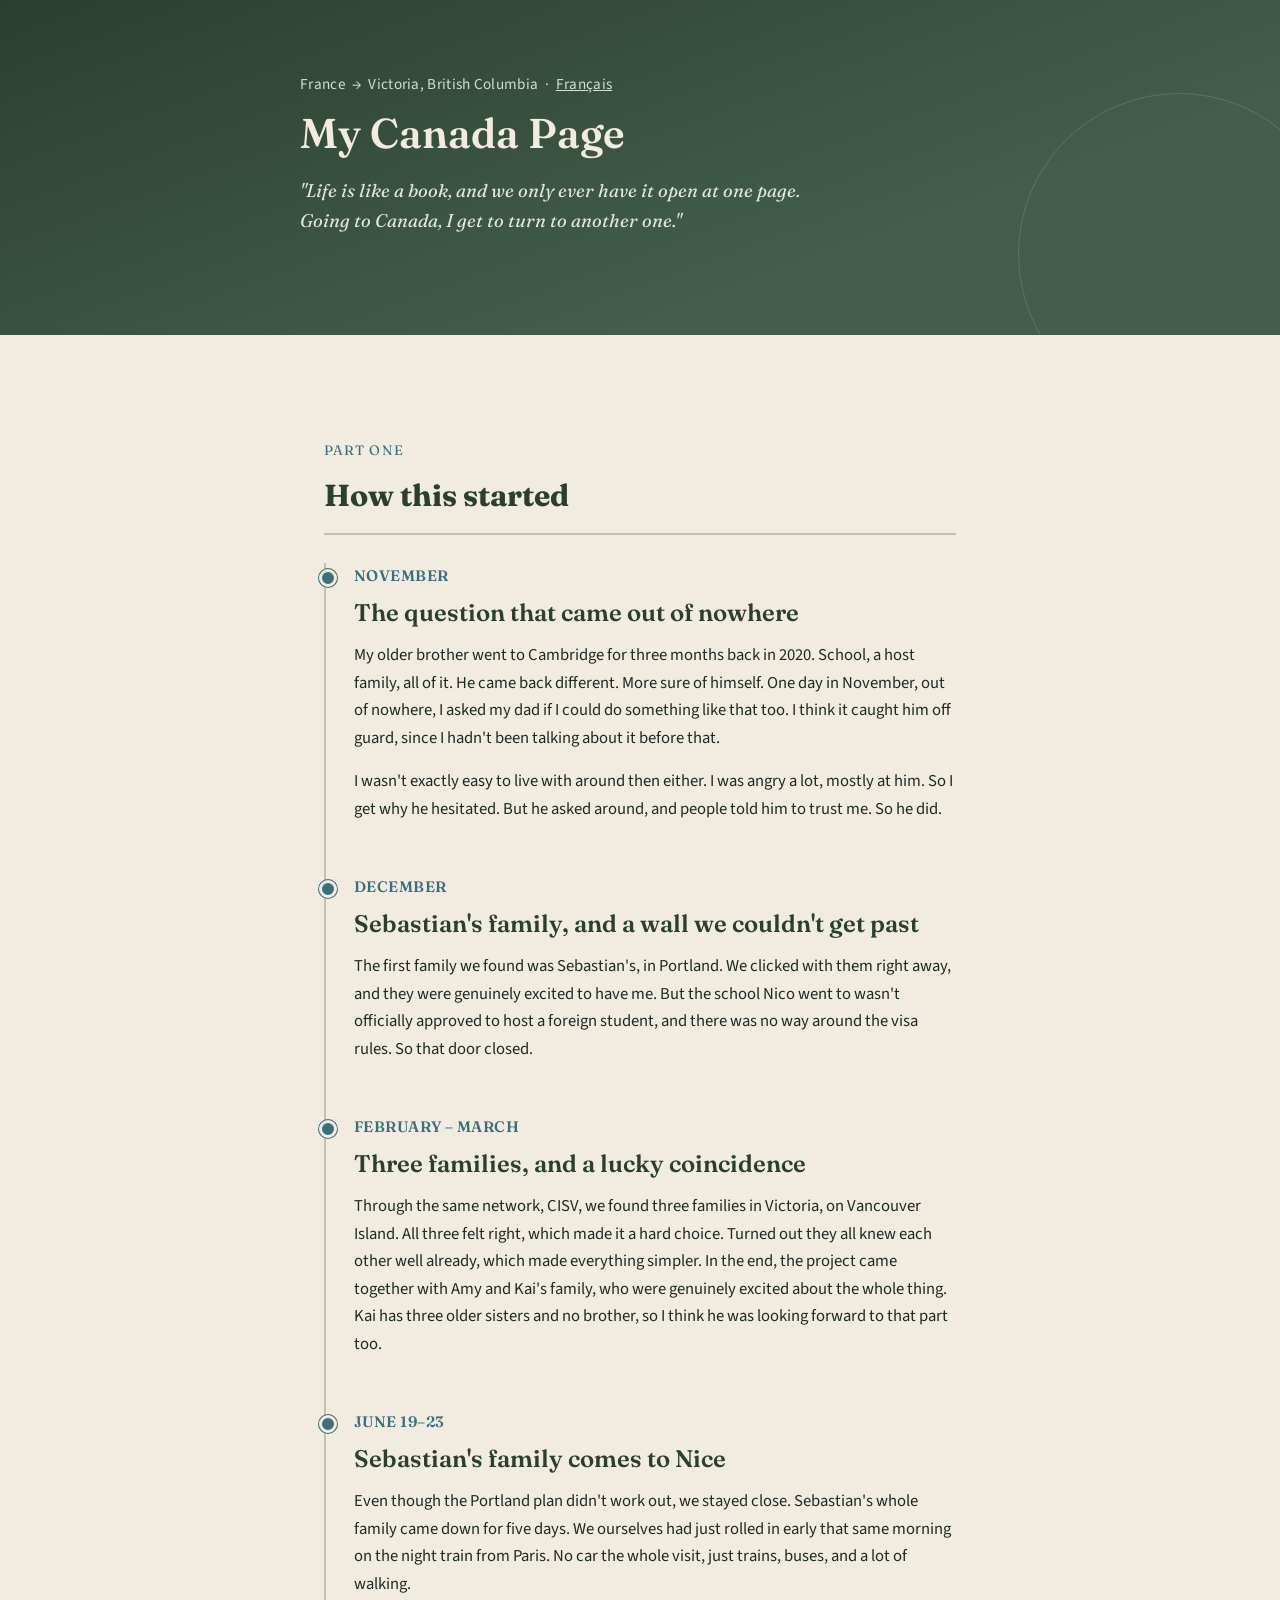
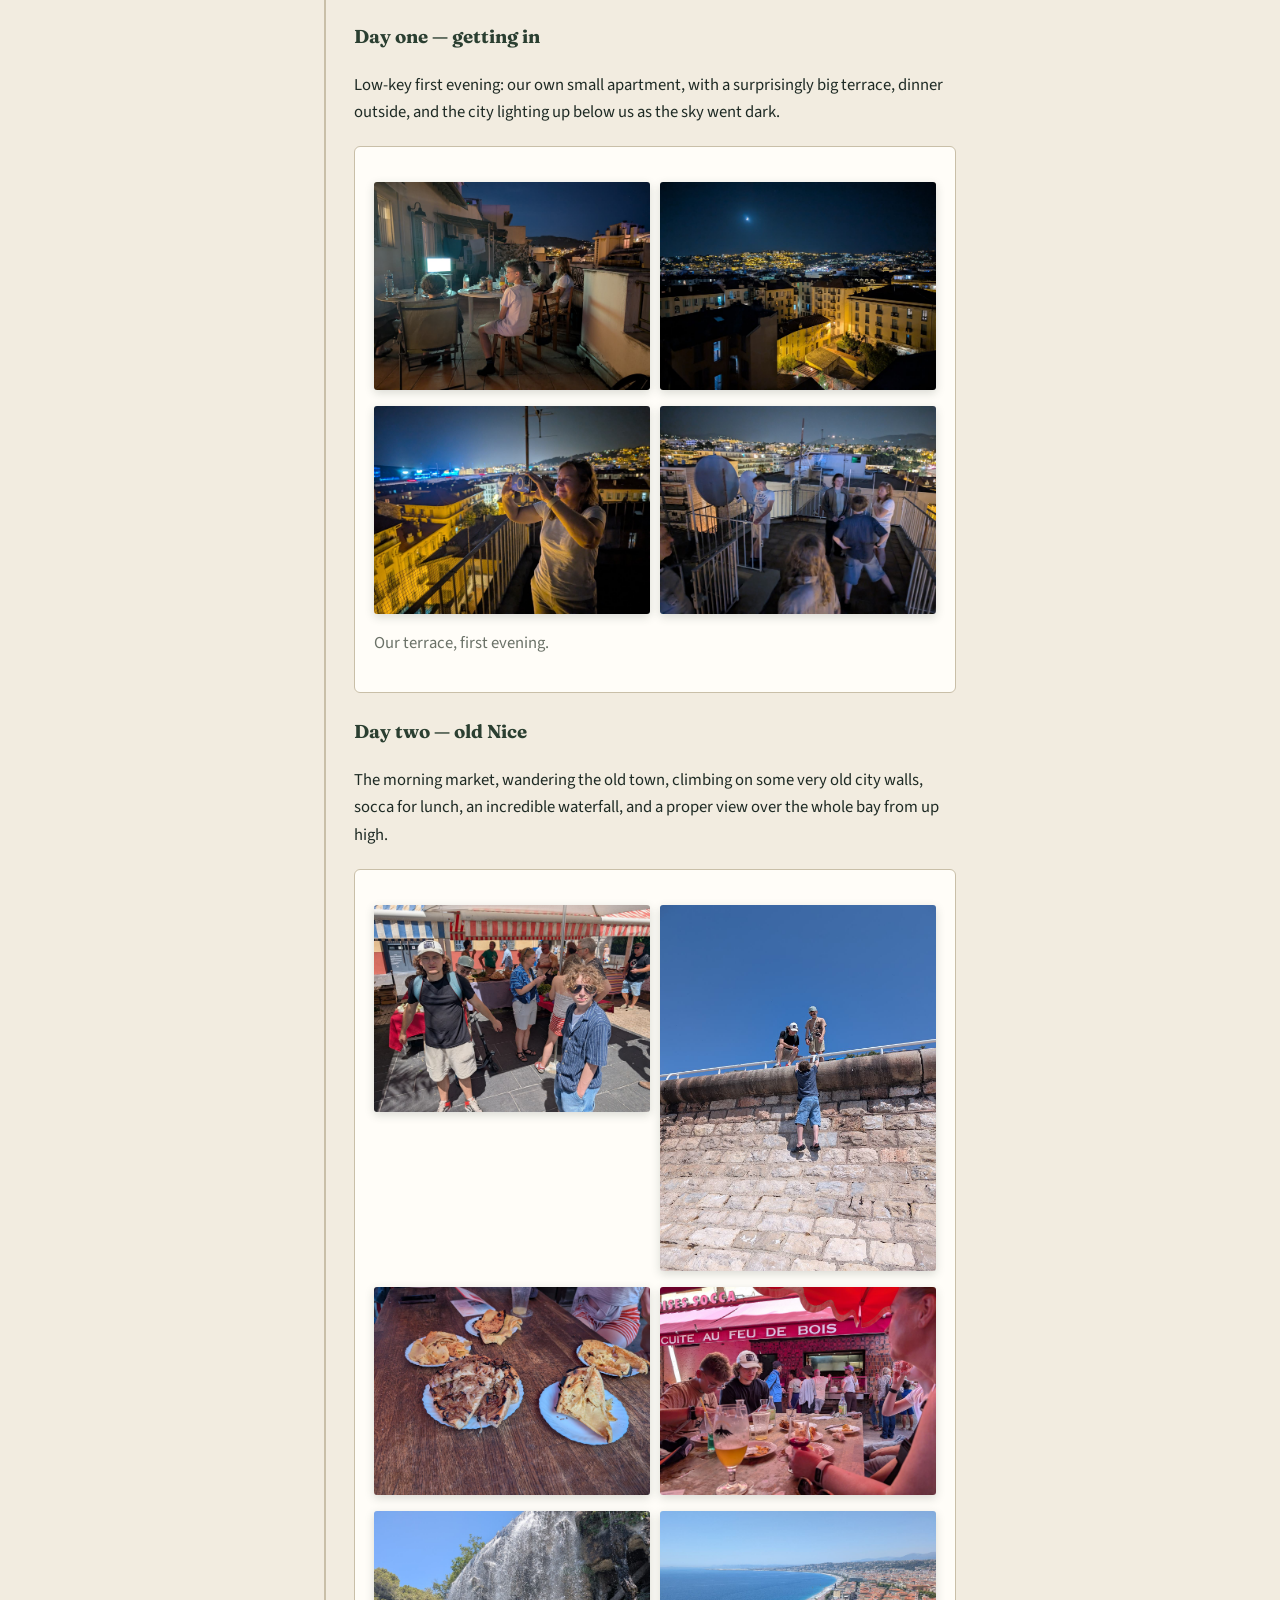
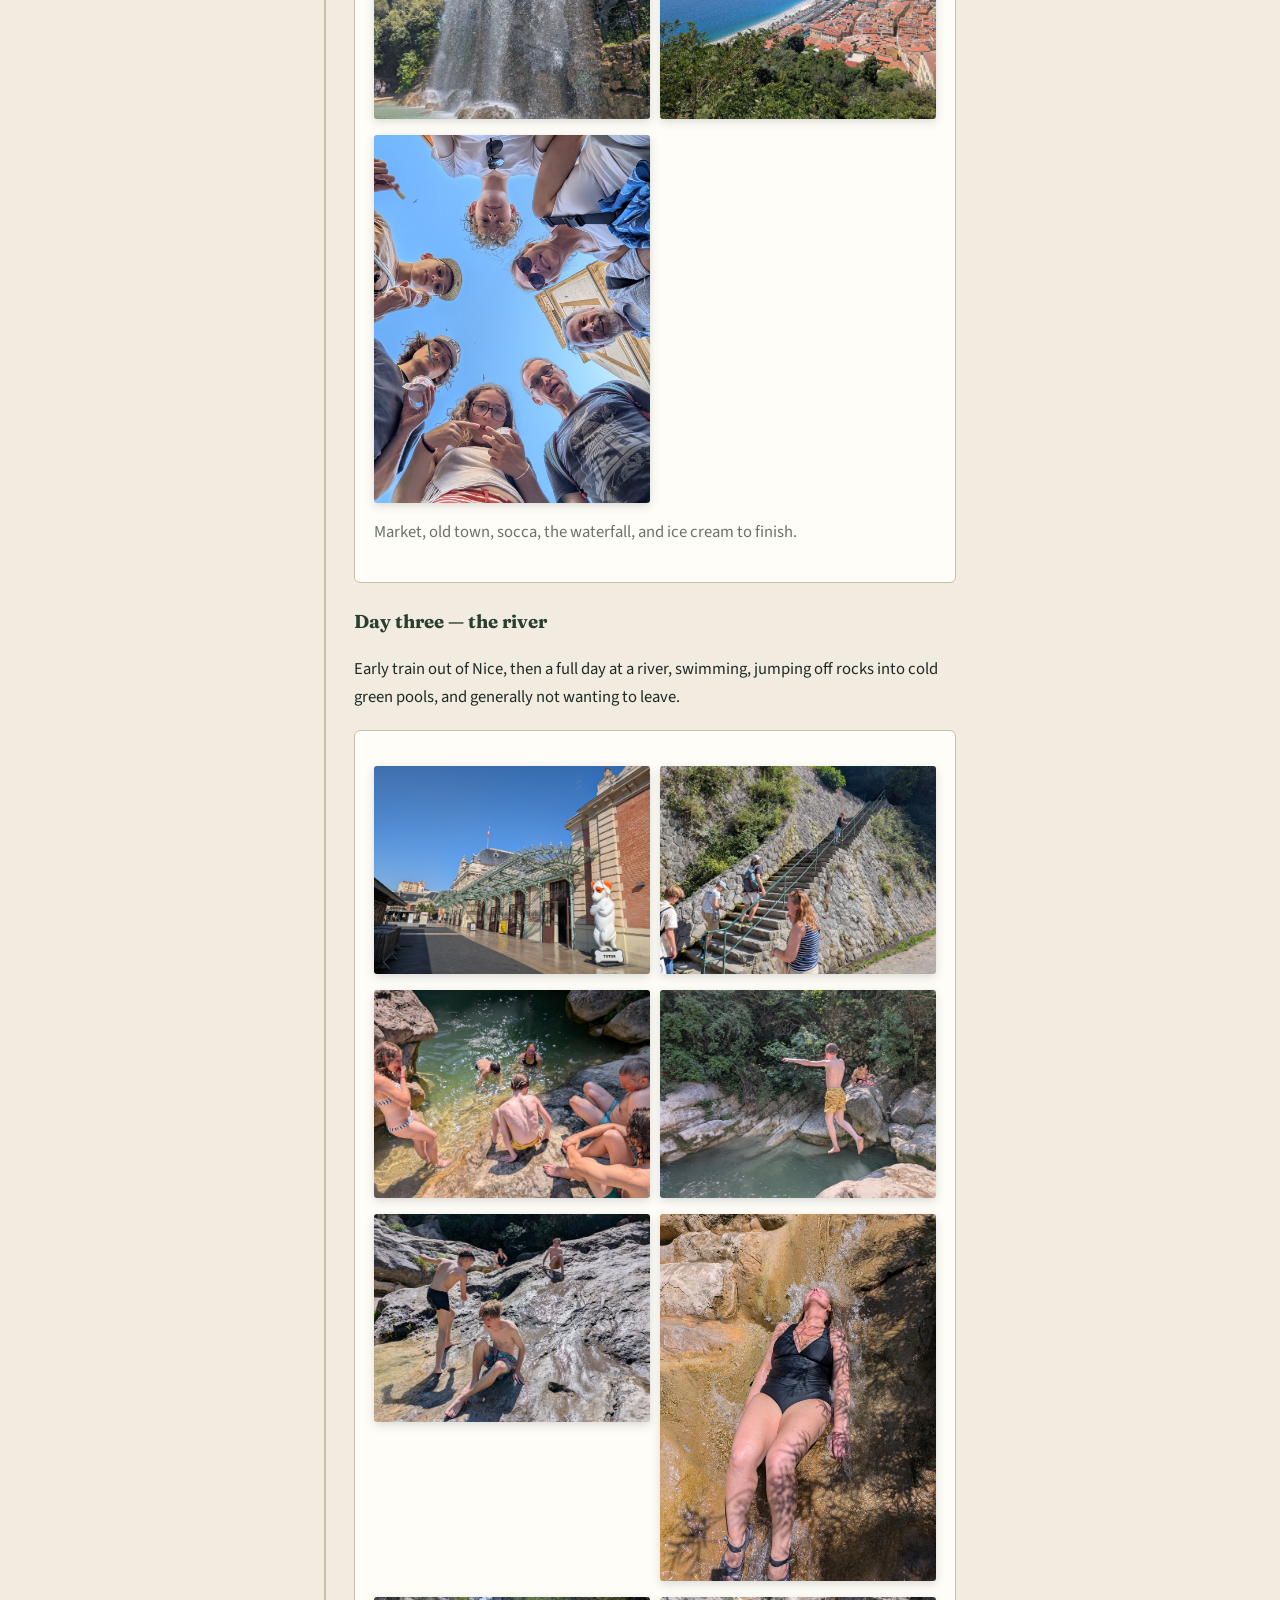
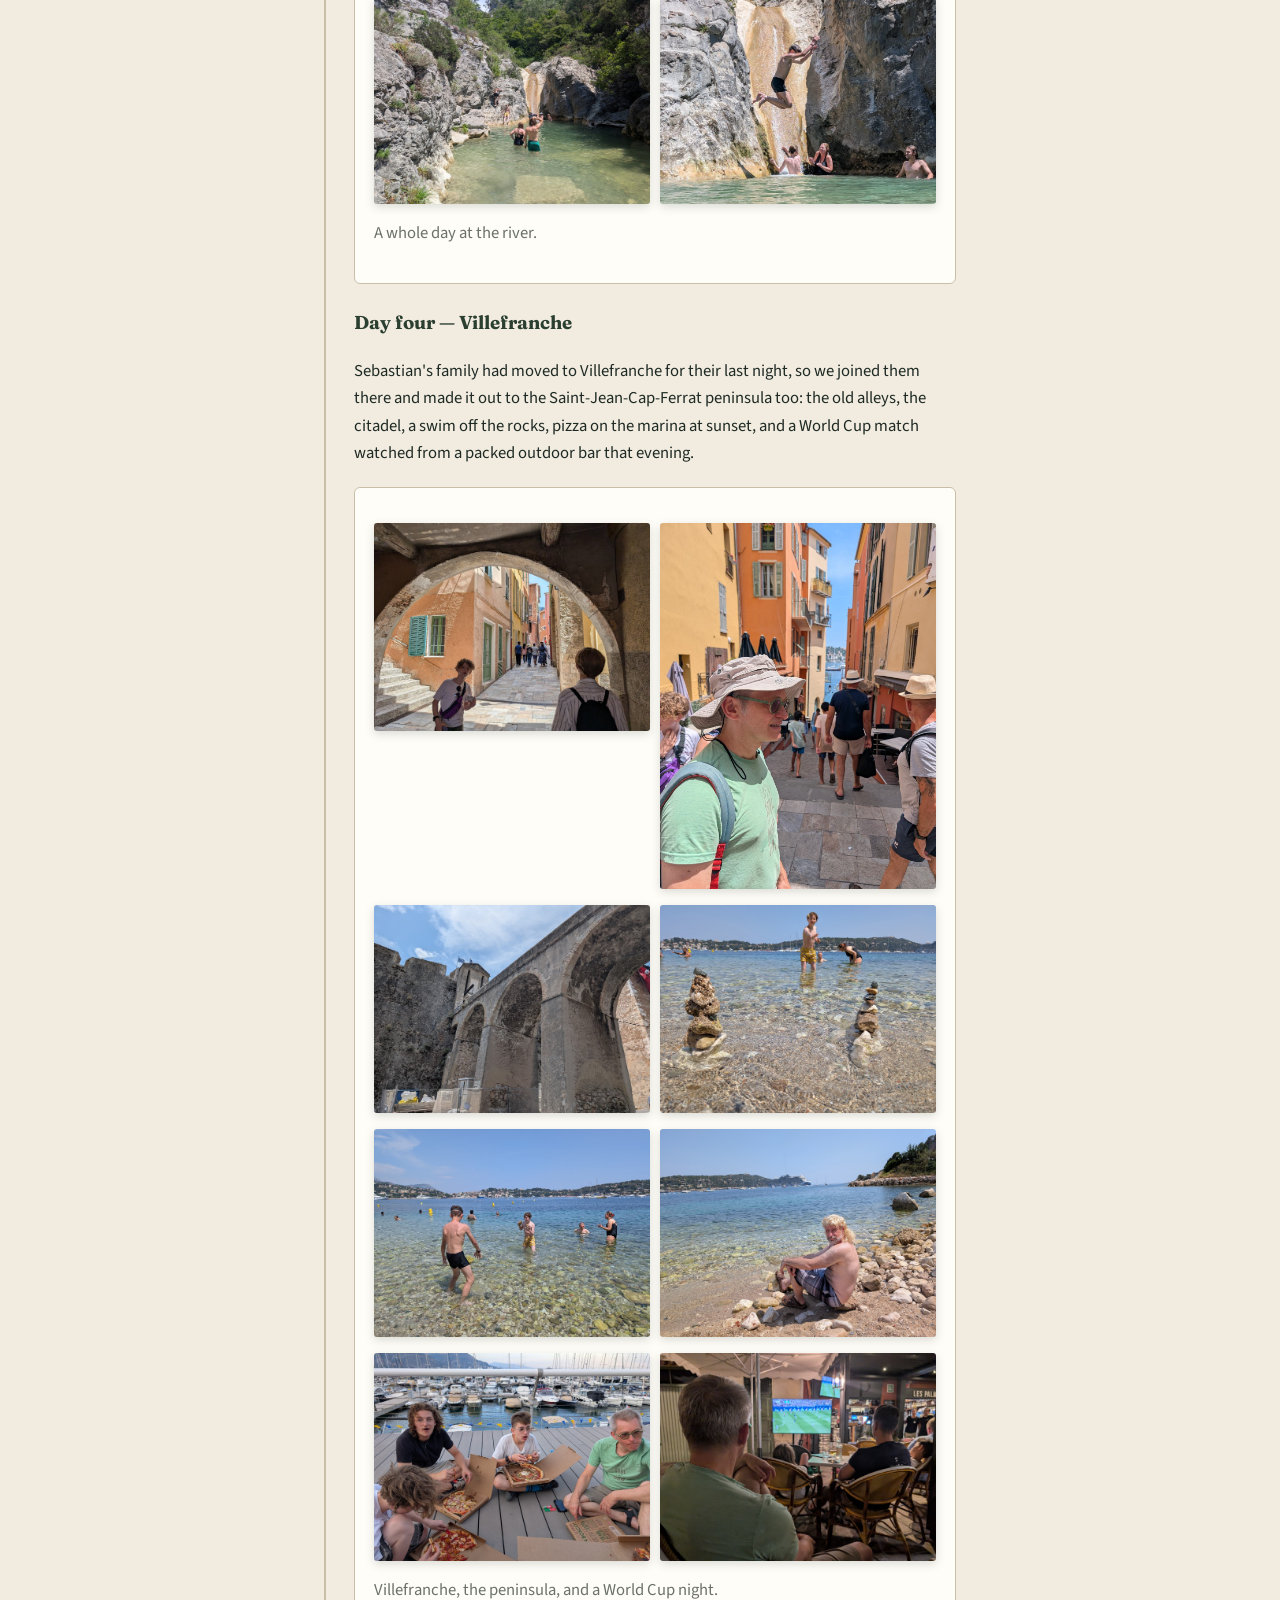
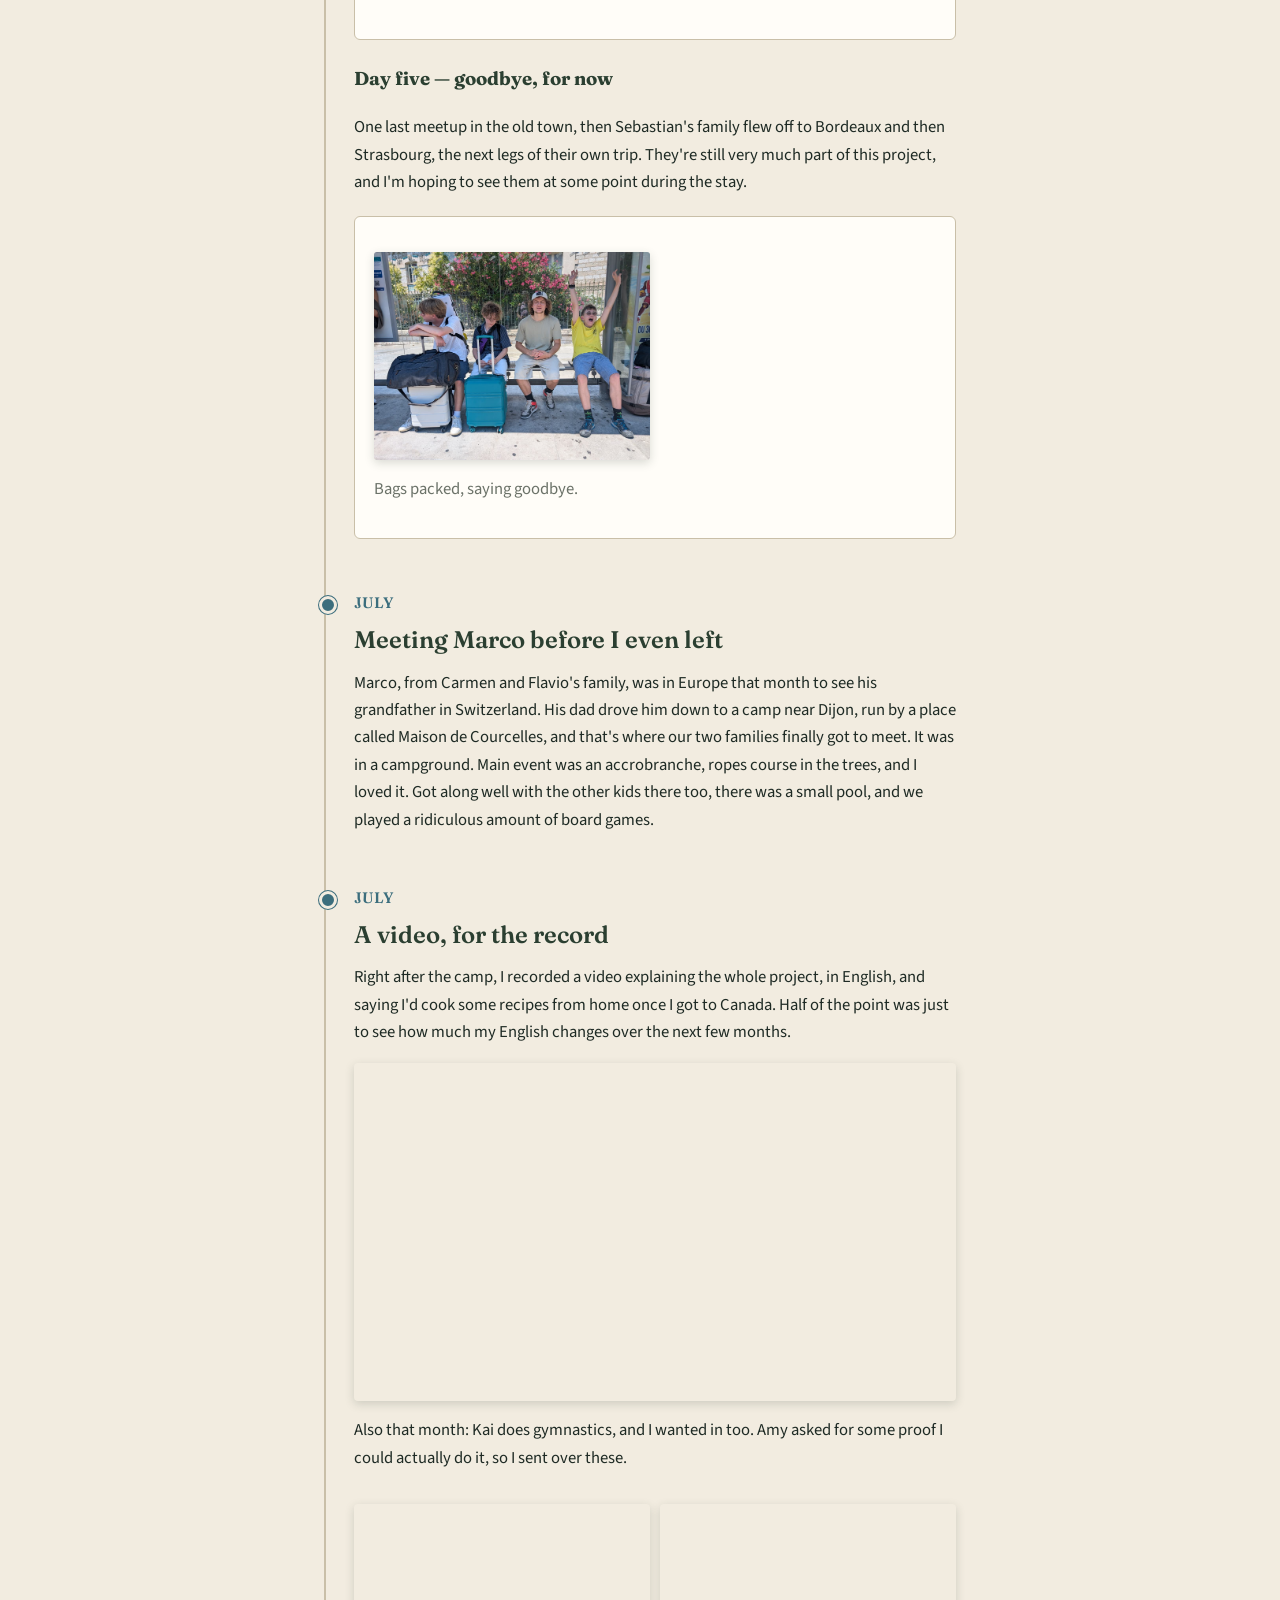
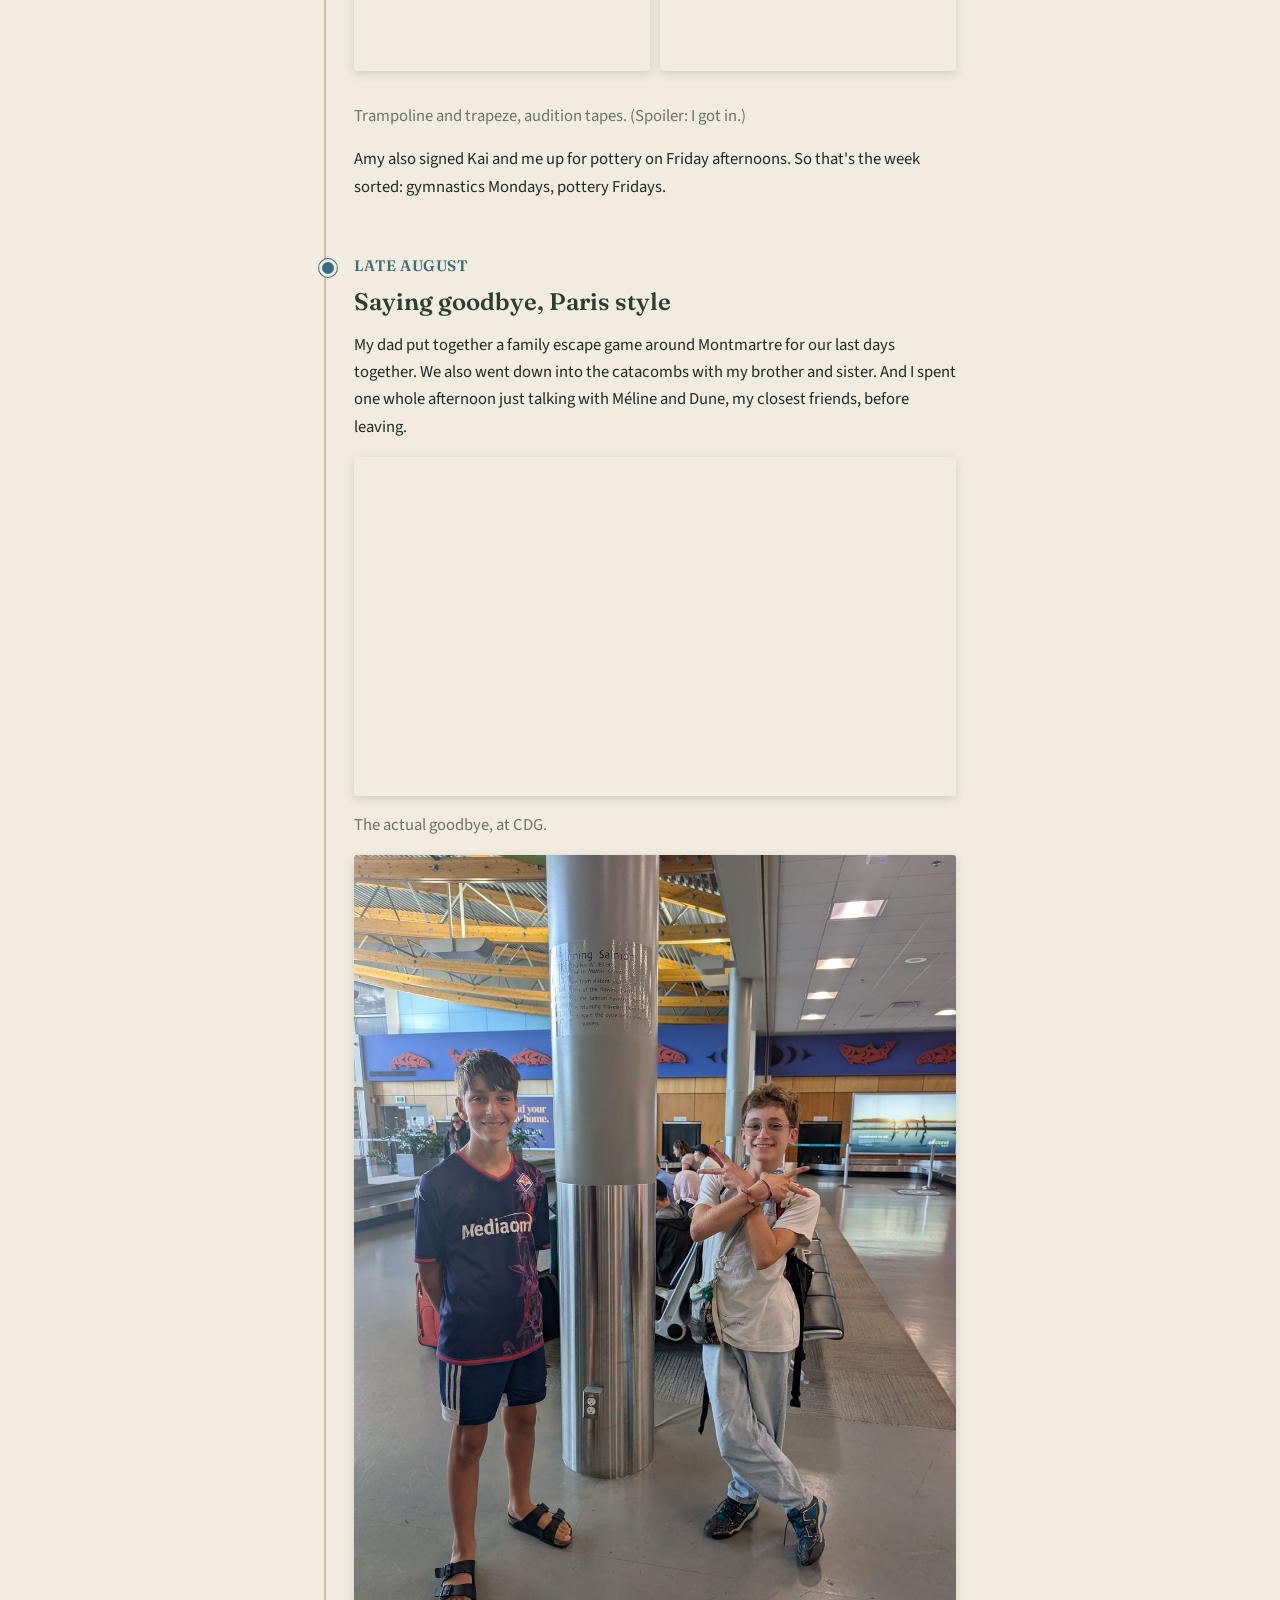
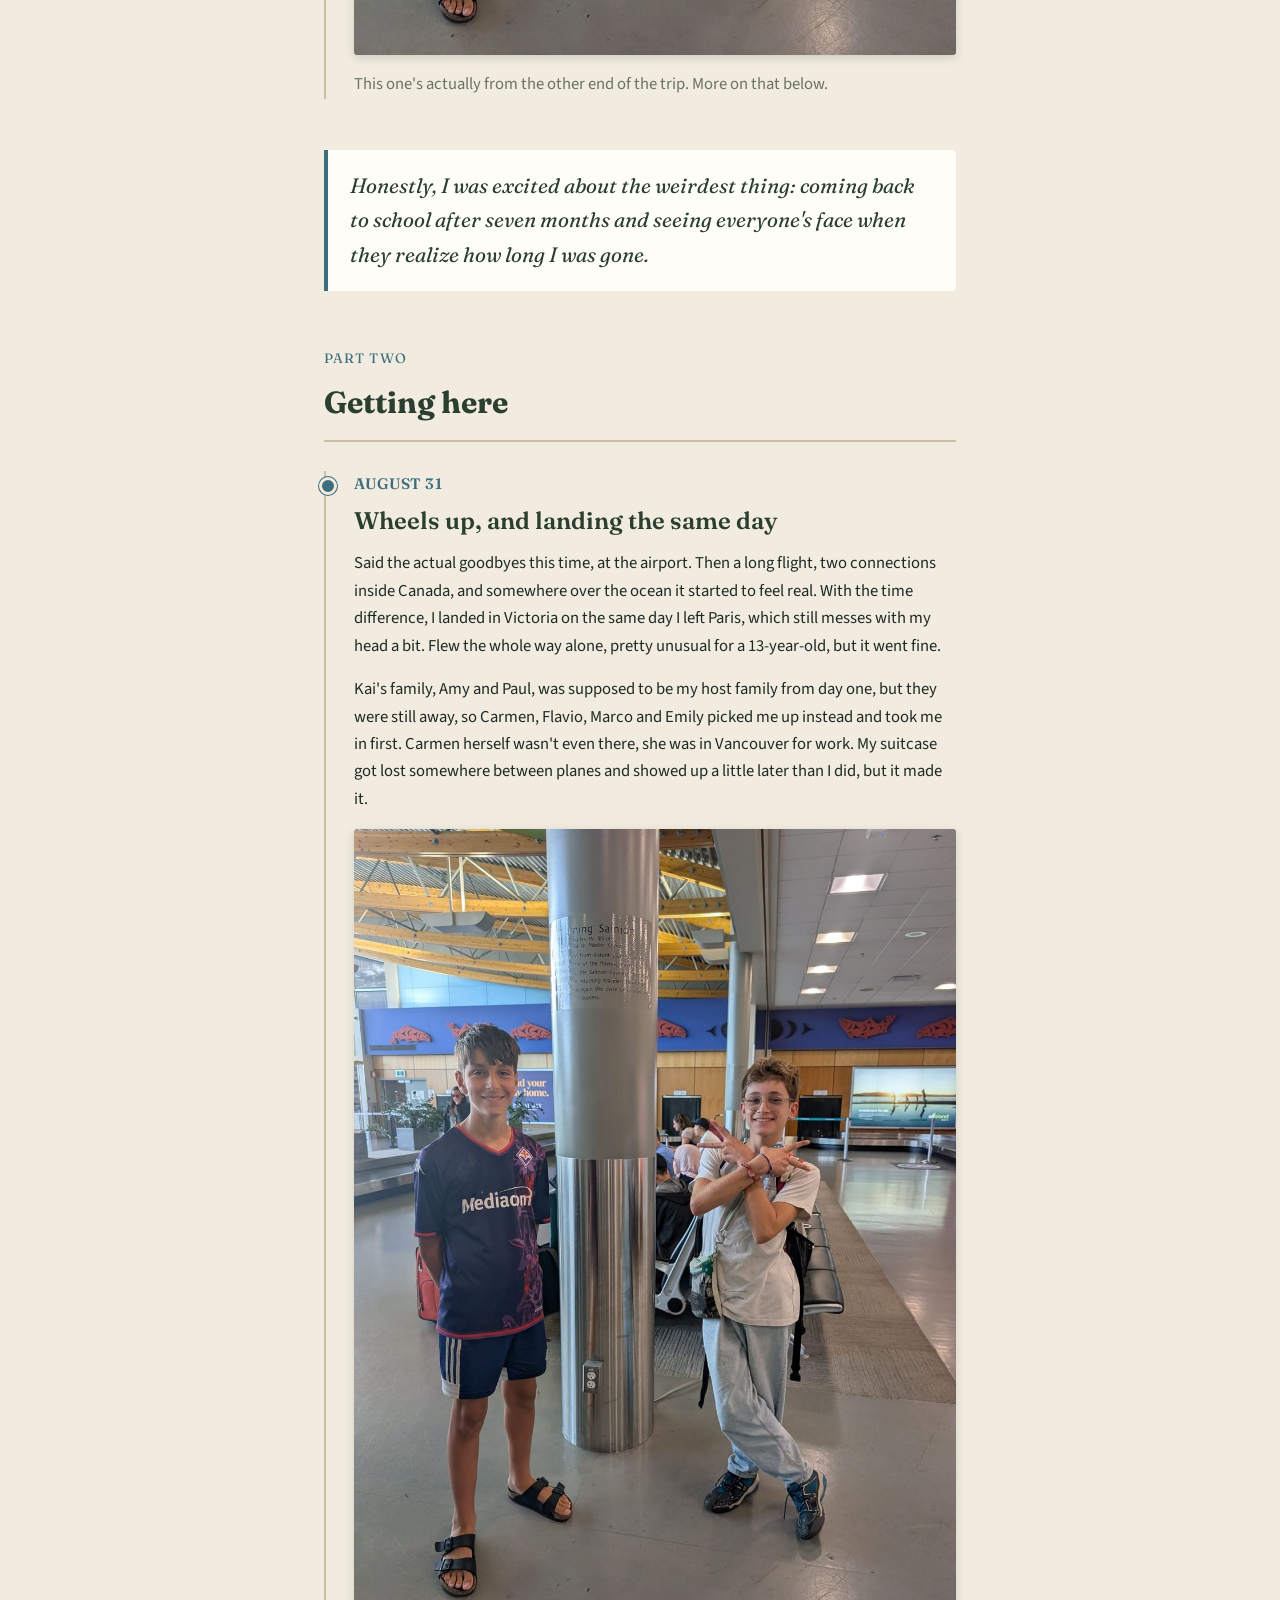
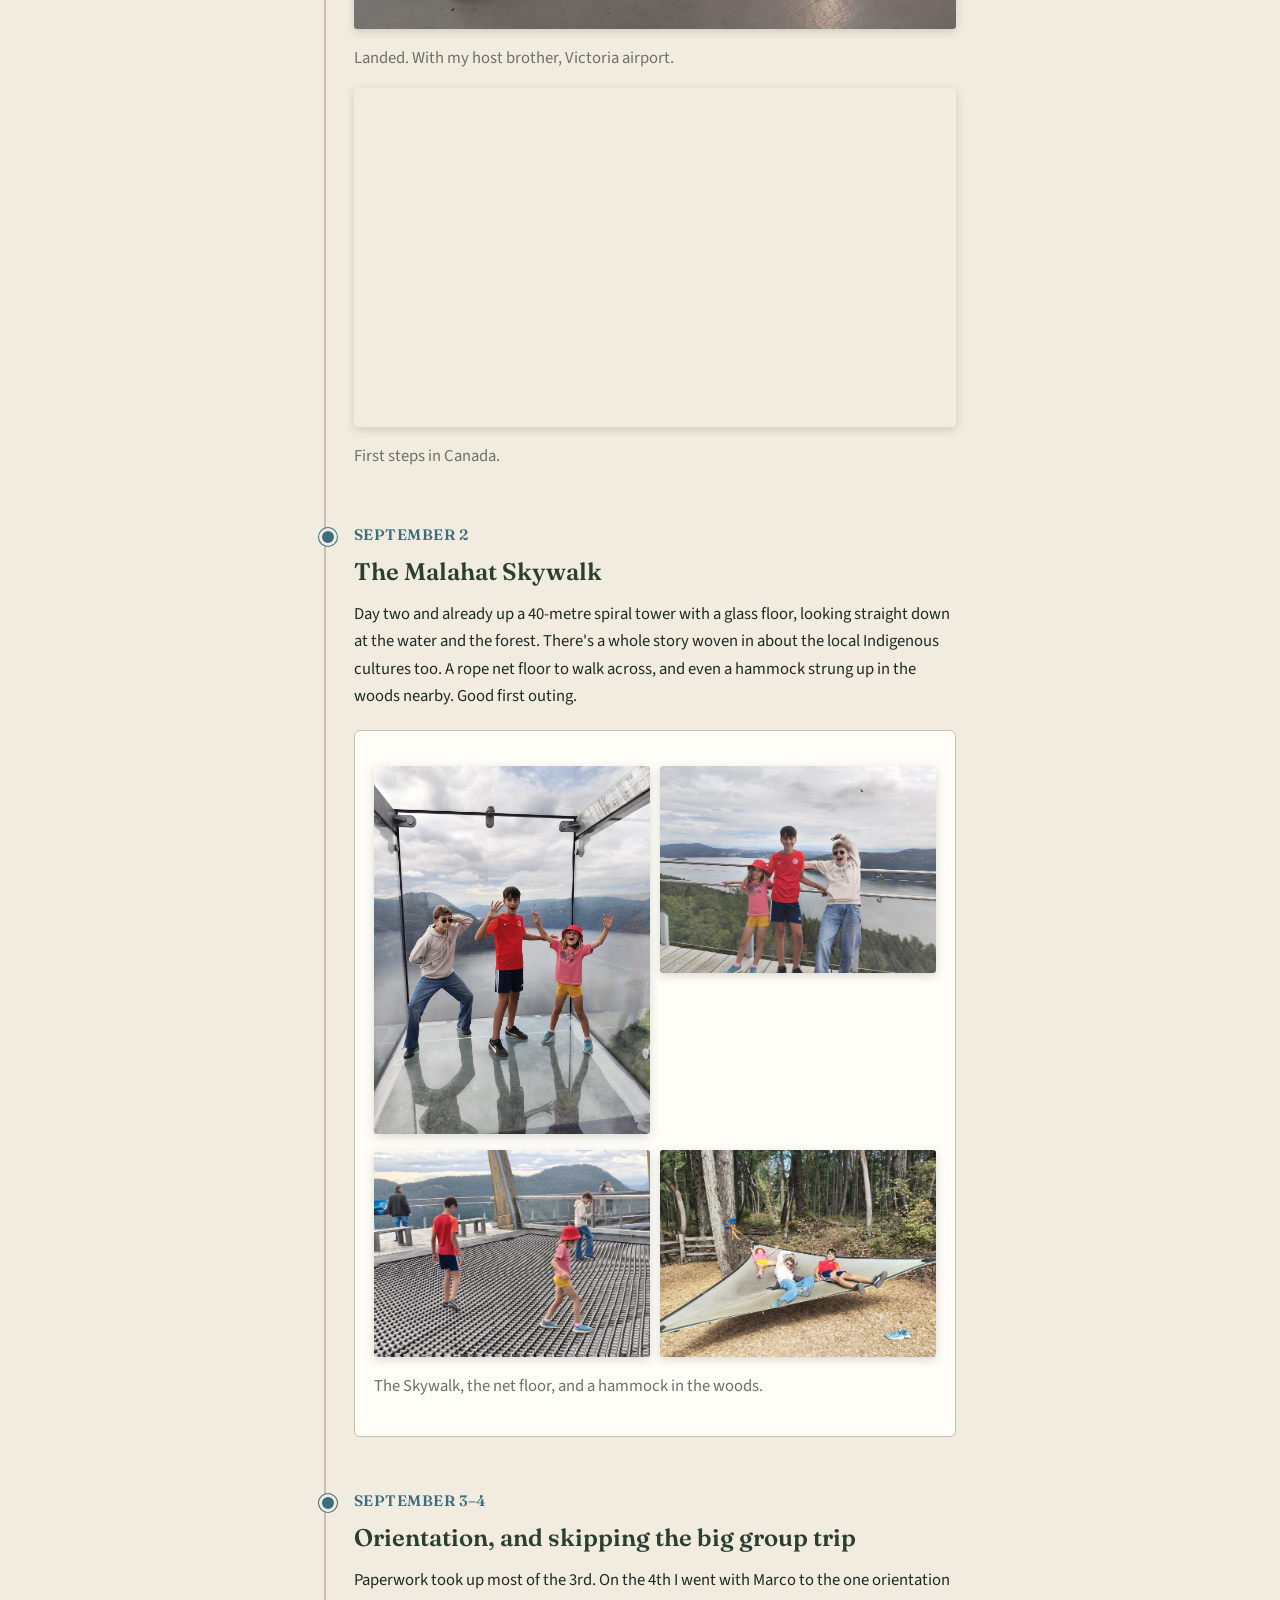
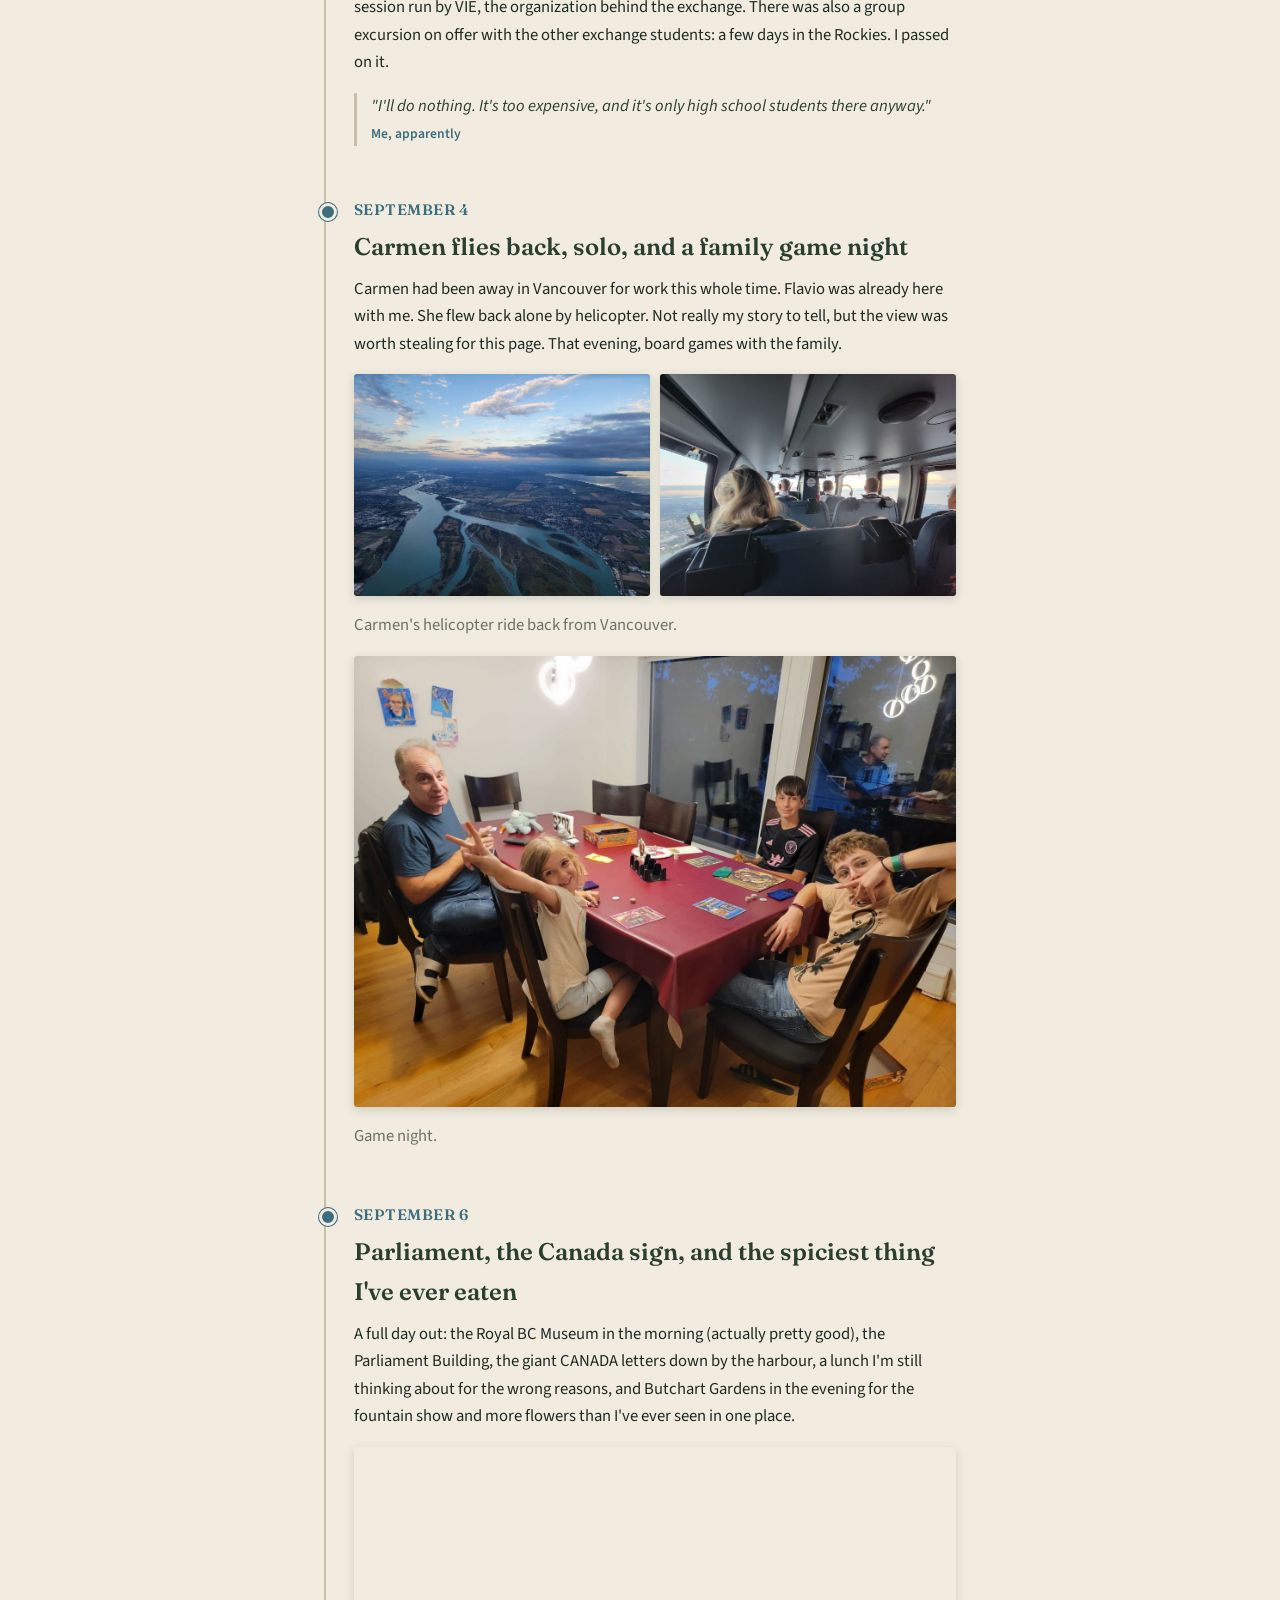
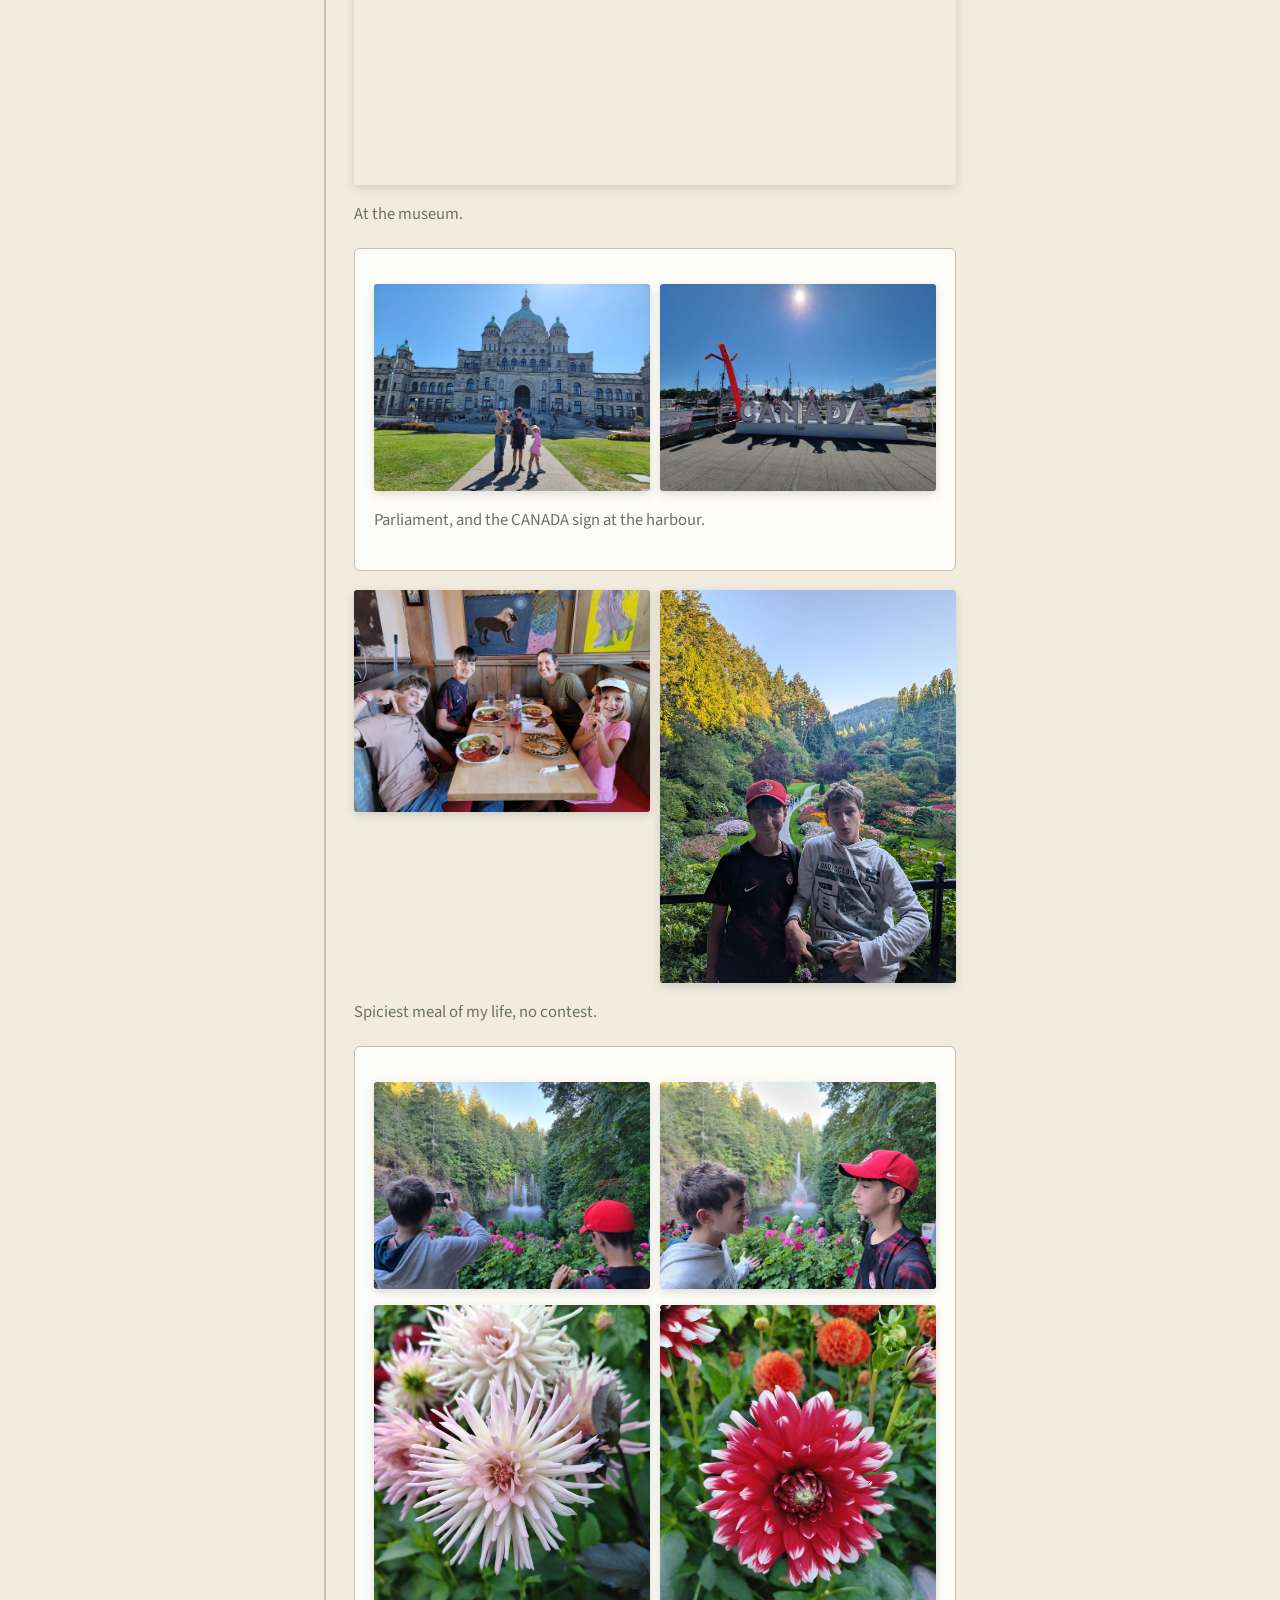
==== commit f08b5aca: "riding to school" ====
--- a/index.html
+++ b/index.html
@@ -161,6 +161,7 @@
         </div>
       </div>
       <p class="caption">Trampoline and trapeze, audition tapes. (Spoiler: I got in.)</p>
+      <p>Amy also signed Kai and me up for pottery on Friday afternoons. So that's the week sorted: gymnastics Mondays, pottery Fridays.</p>
     </div>
 
     <div class="entry">
@@ -291,11 +292,26 @@
     <div class="entry">
       <div class="date">This week</div>
       <h2>First dinner with the whole family</h2>
-      <p>My first proper meal with everyone around the table at Amy's. Good sign so far.</p>
+      <p>My first proper meal with everyone around the table at Amy's. Good sign so far. A couple of days later, singing and just goofing around with everyone, caught on video.</p>
       <div class="photo-grid single">
         <img class="photo" loading="lazy" src="images/vic-amydinner.jpg" alt="Anatole having dinner with Amy's whole family around the table">
       </div>
       <p class="caption">The whole crew, first dinner together.</p>
+      <div class="video-embed">
+        <iframe src="https://www.youtube.com/embed/V7aPf4hwkqs" title="Singing and having fun with the family" allowfullscreen></iframe>
+      </div>
+      <p class="caption">Singing and having fun.</p>
+    </div>
+
+    <div class="entry">
+      <div class="date">This week</div>
+      <h2>Learning the bike route to school</h2>
+      <p>Bus or bike, decided fresh each day depending on the weather. Bus is 35 minutes door to door, bike is about 18. Paul rode there and back with me to practice the route and get used to the traffic rules here before doing it on my own.</p>
+      <div class="photo-grid">
+        <img class="photo" loading="lazy" src="images/vic-bike1.jpg" alt="Anatole and Paul in hi-vis jackets and helmets, ready to bike to school">
+        <img class="photo" loading="lazy" src="images/vic-bike2.jpg" alt="Anatole biking down a street on the way to school, other cyclists nearby">
+      </div>
+      <p class="caption">Gearing up for the ride.</p>
     </div>
 
   </div>
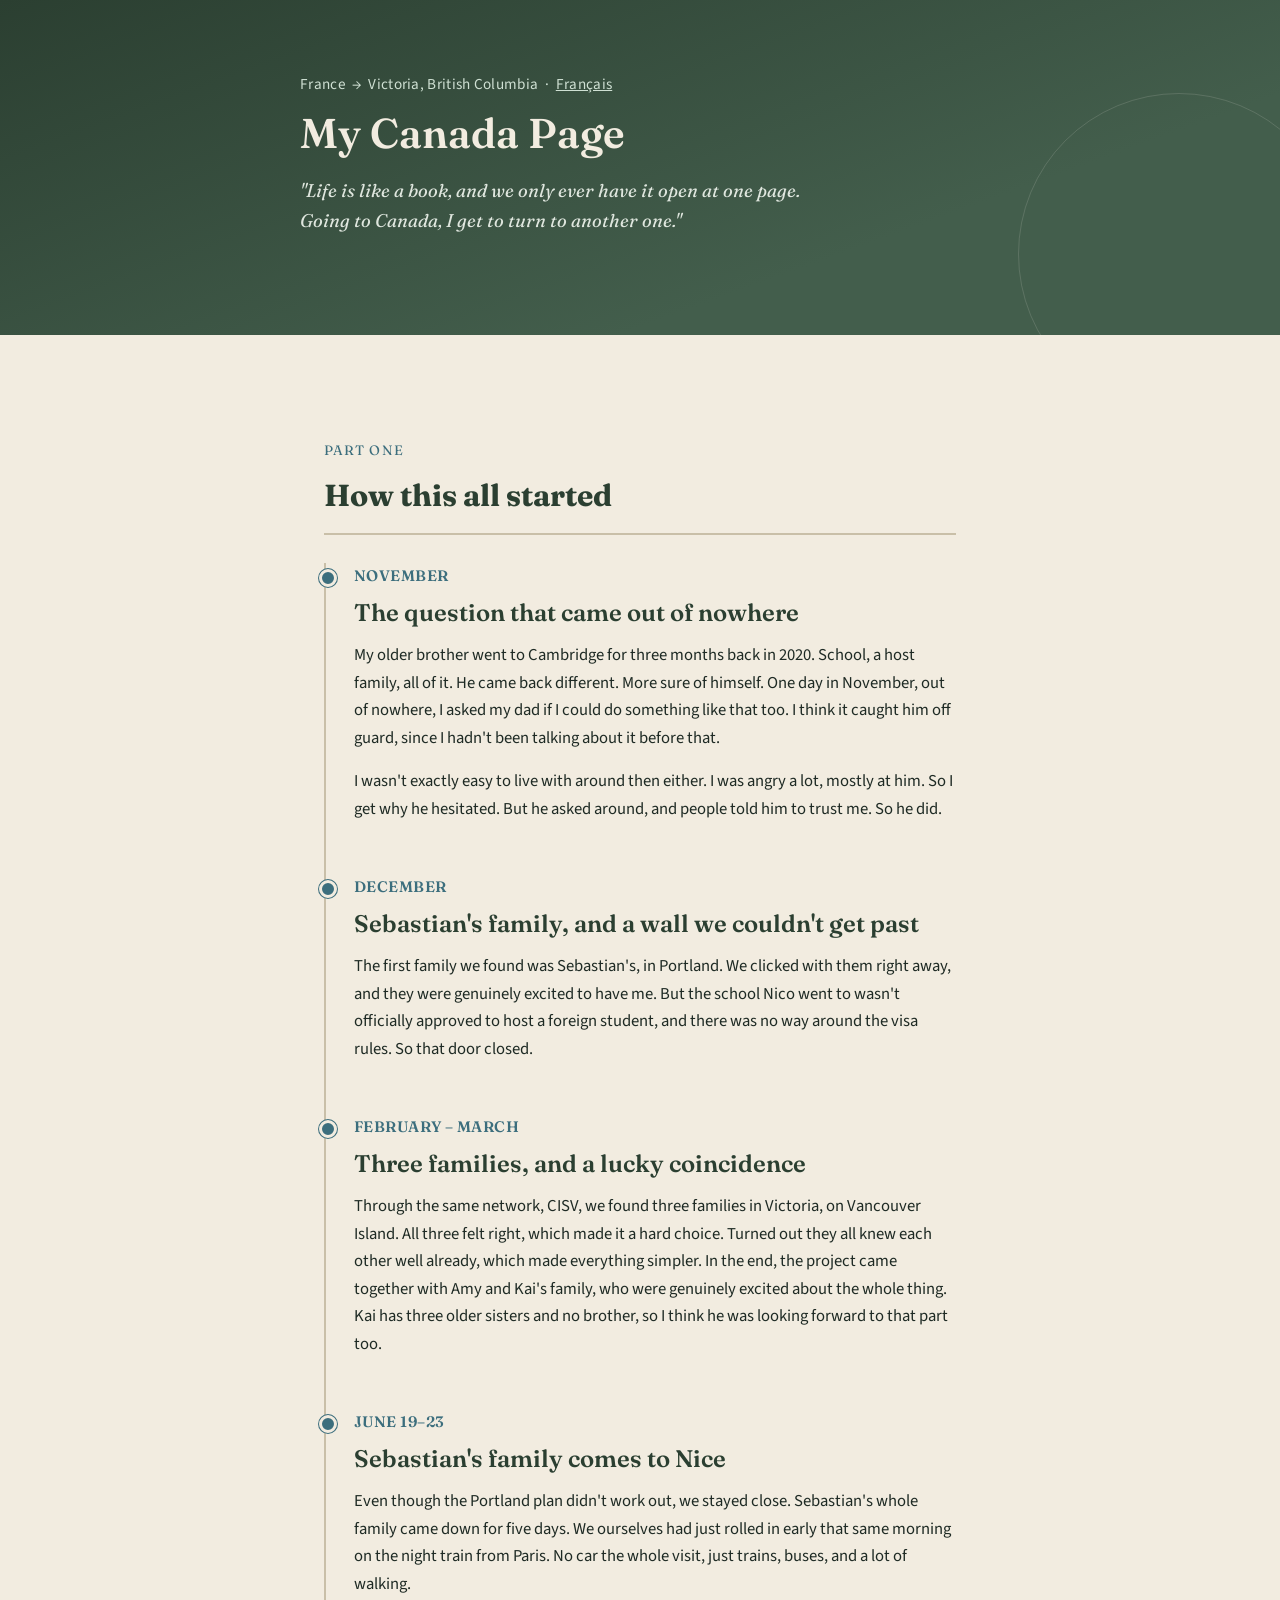
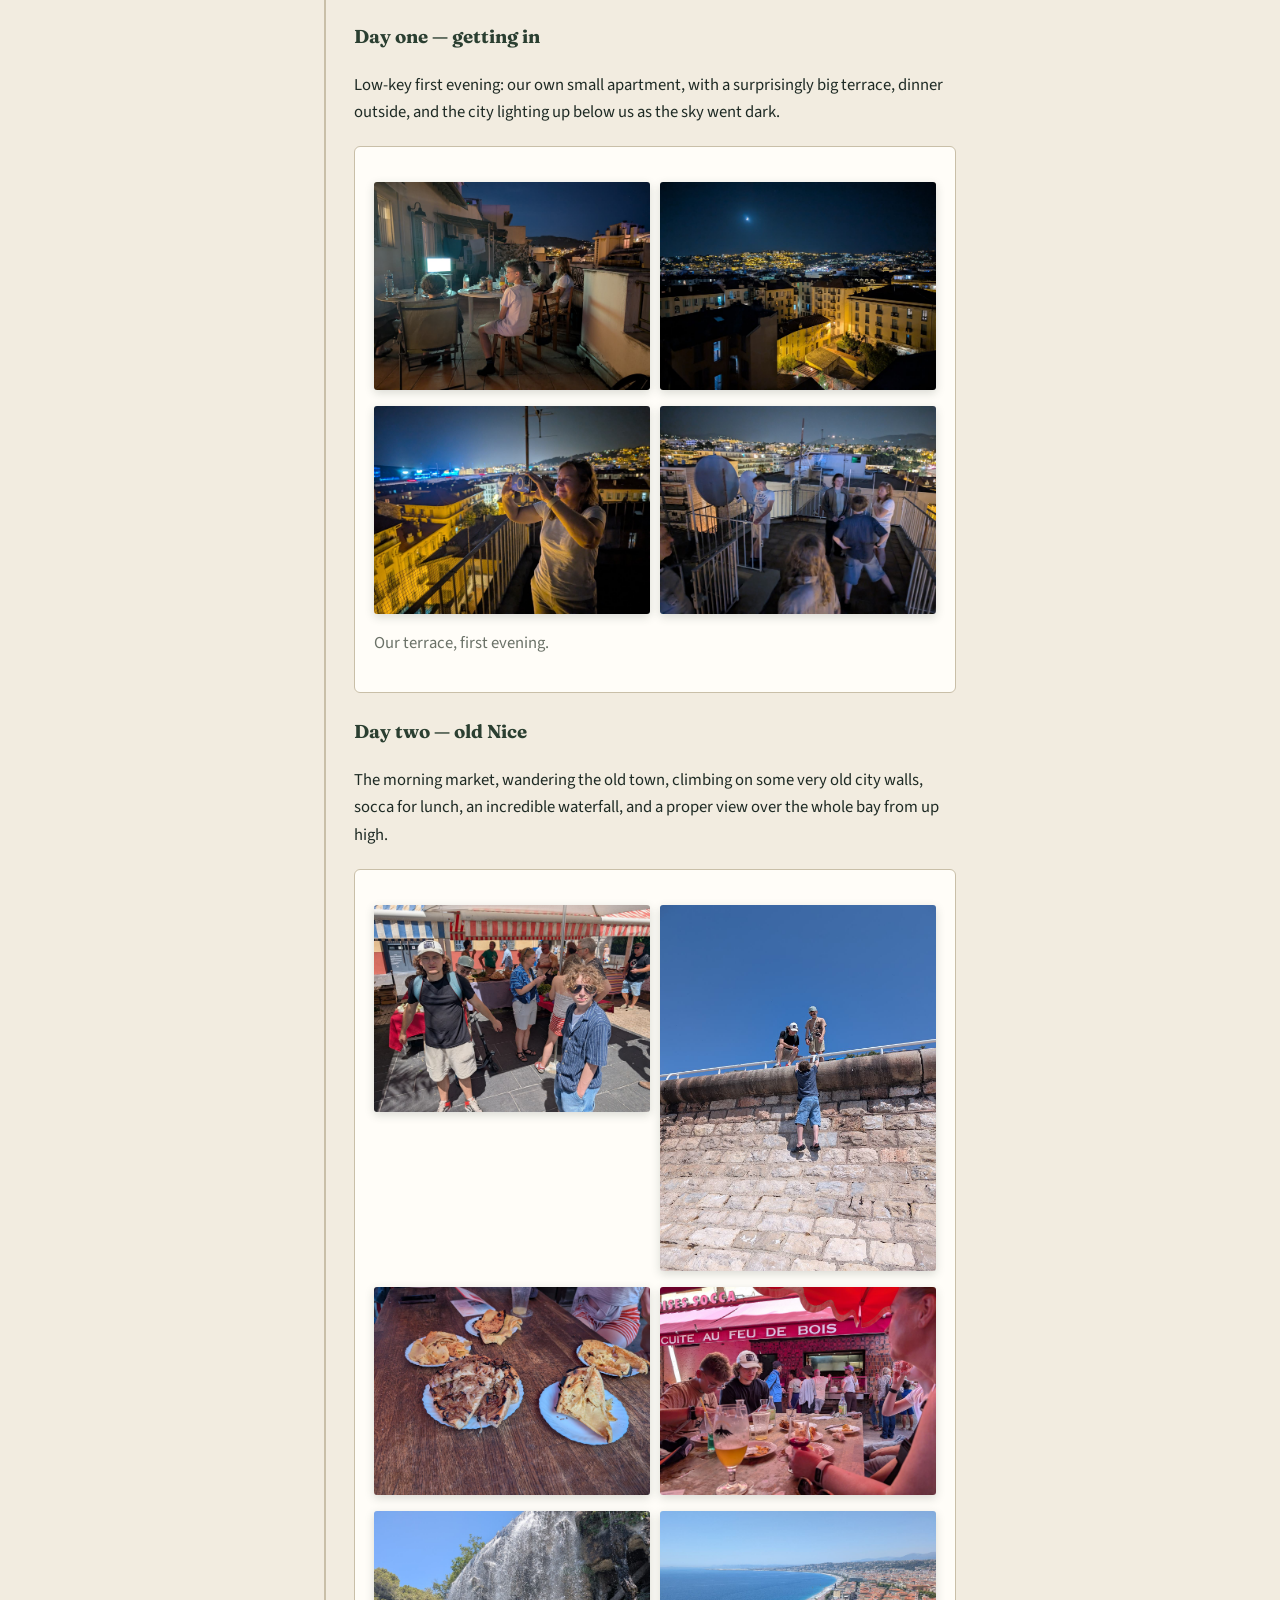
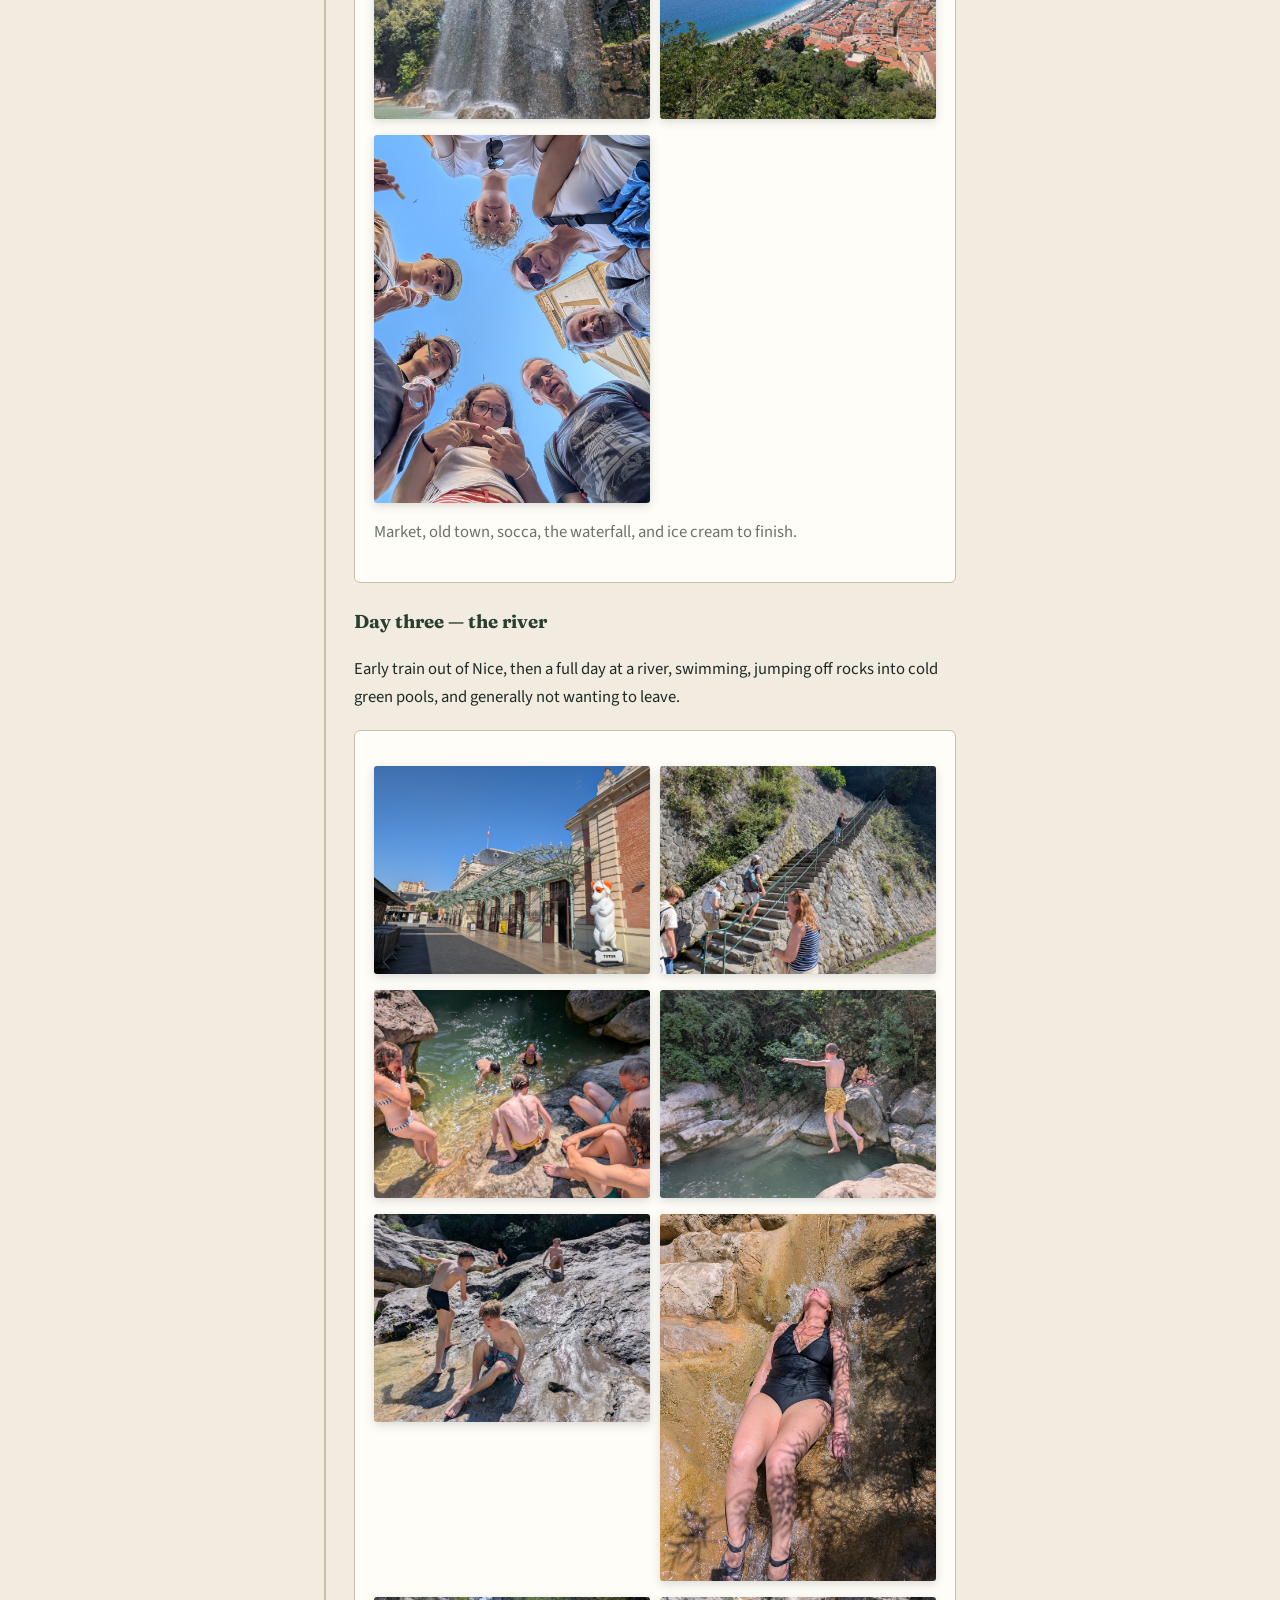
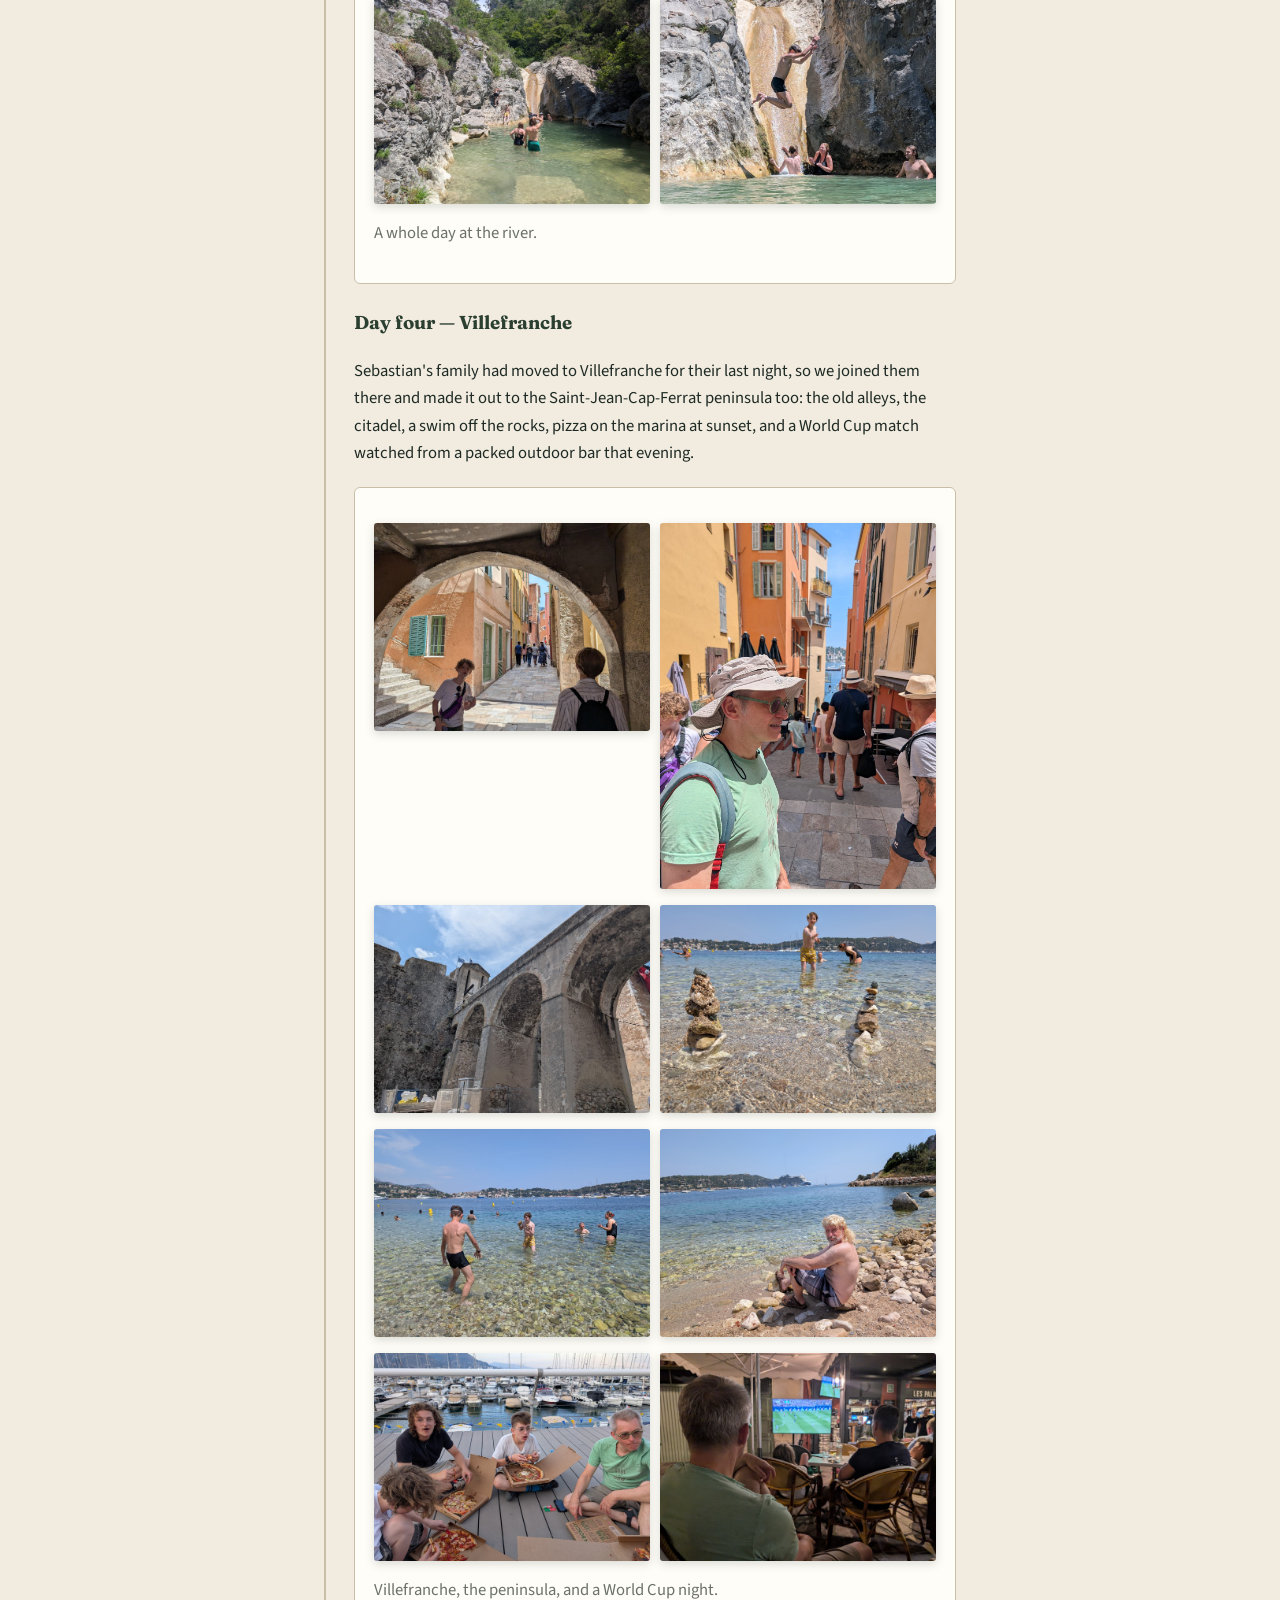
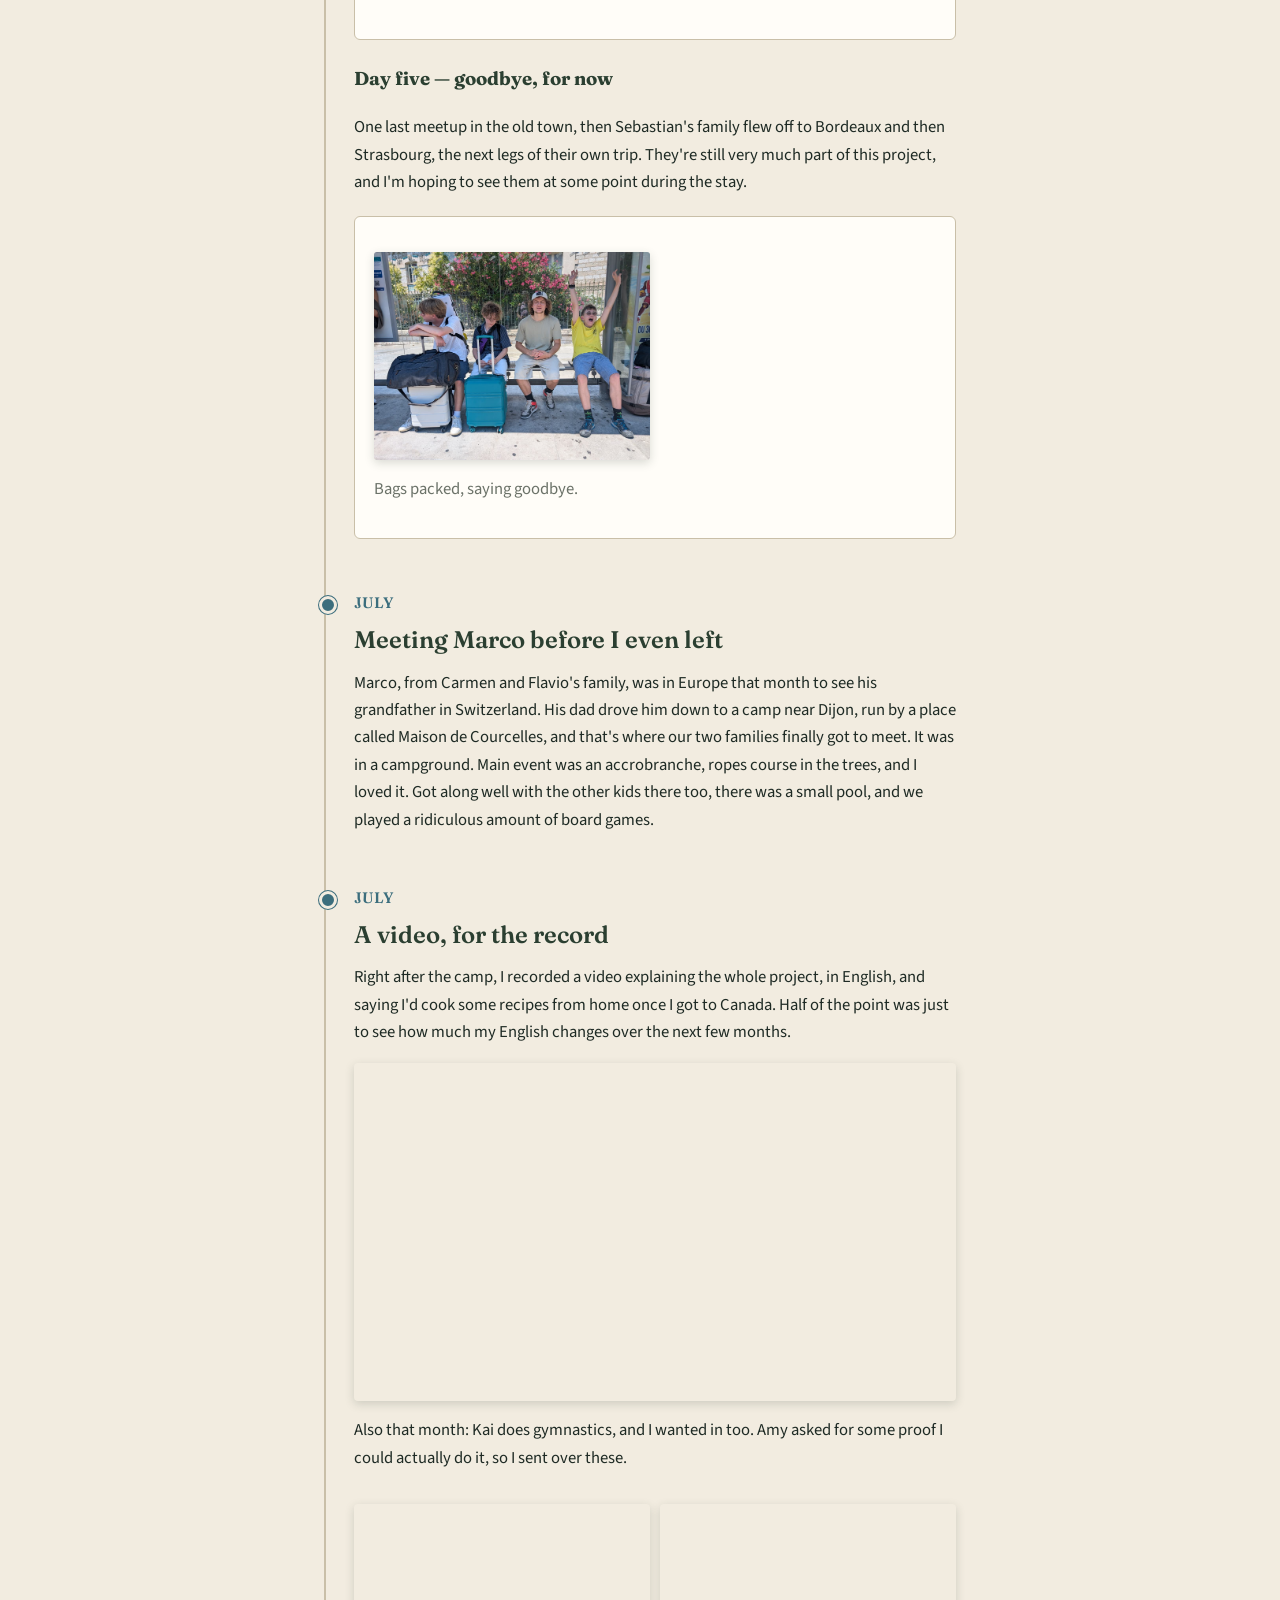
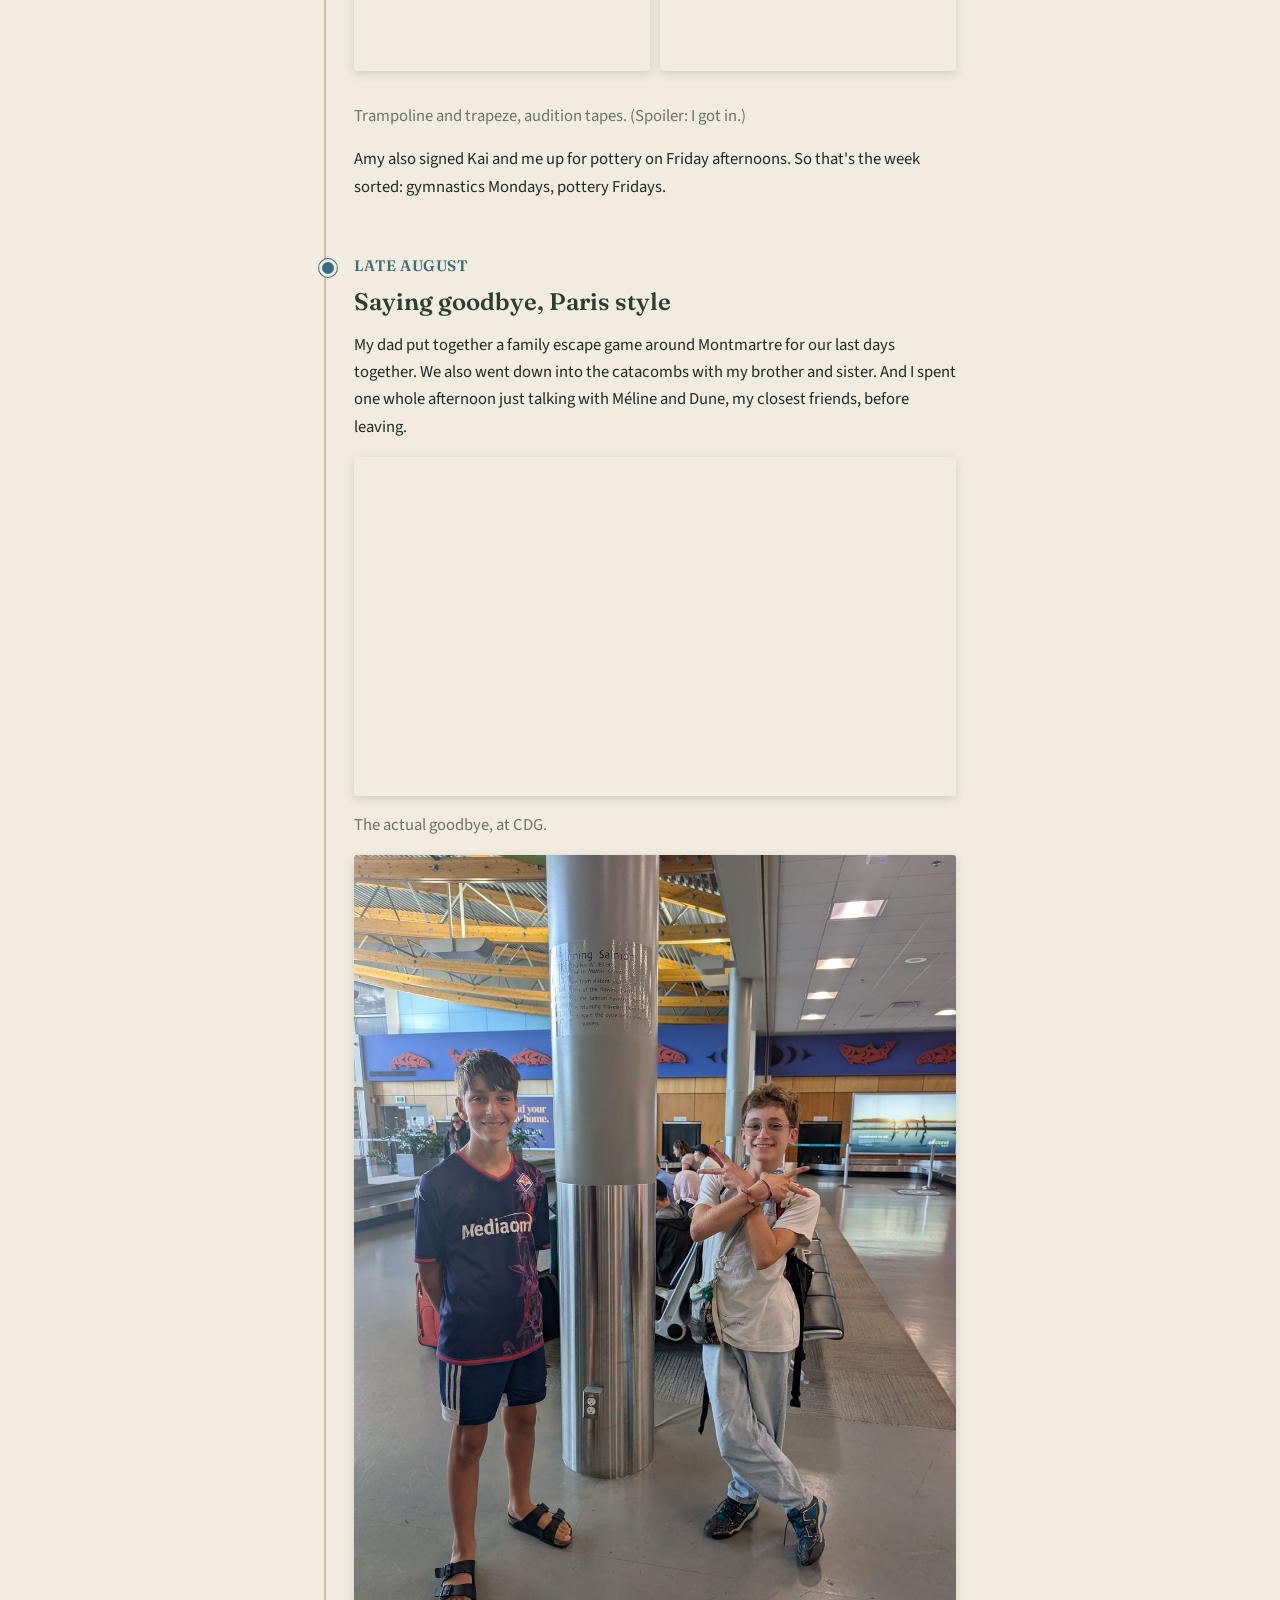
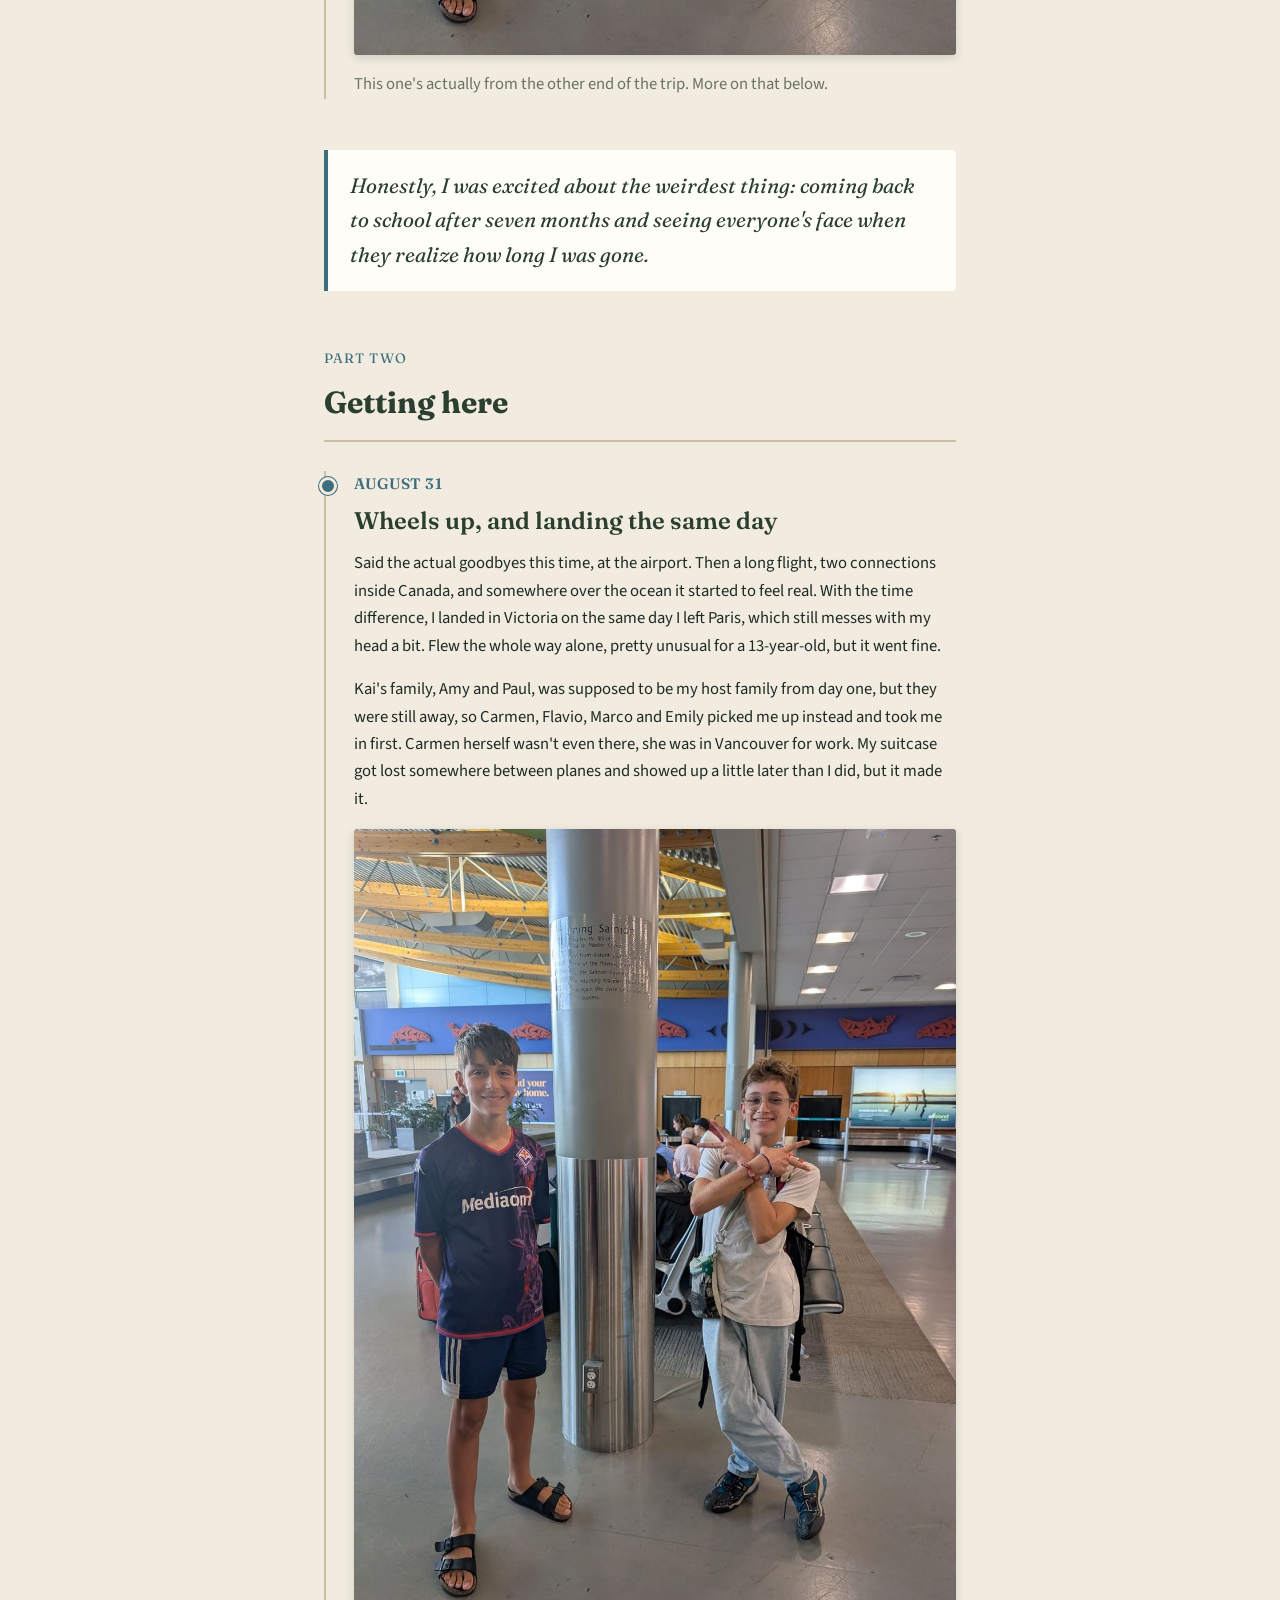
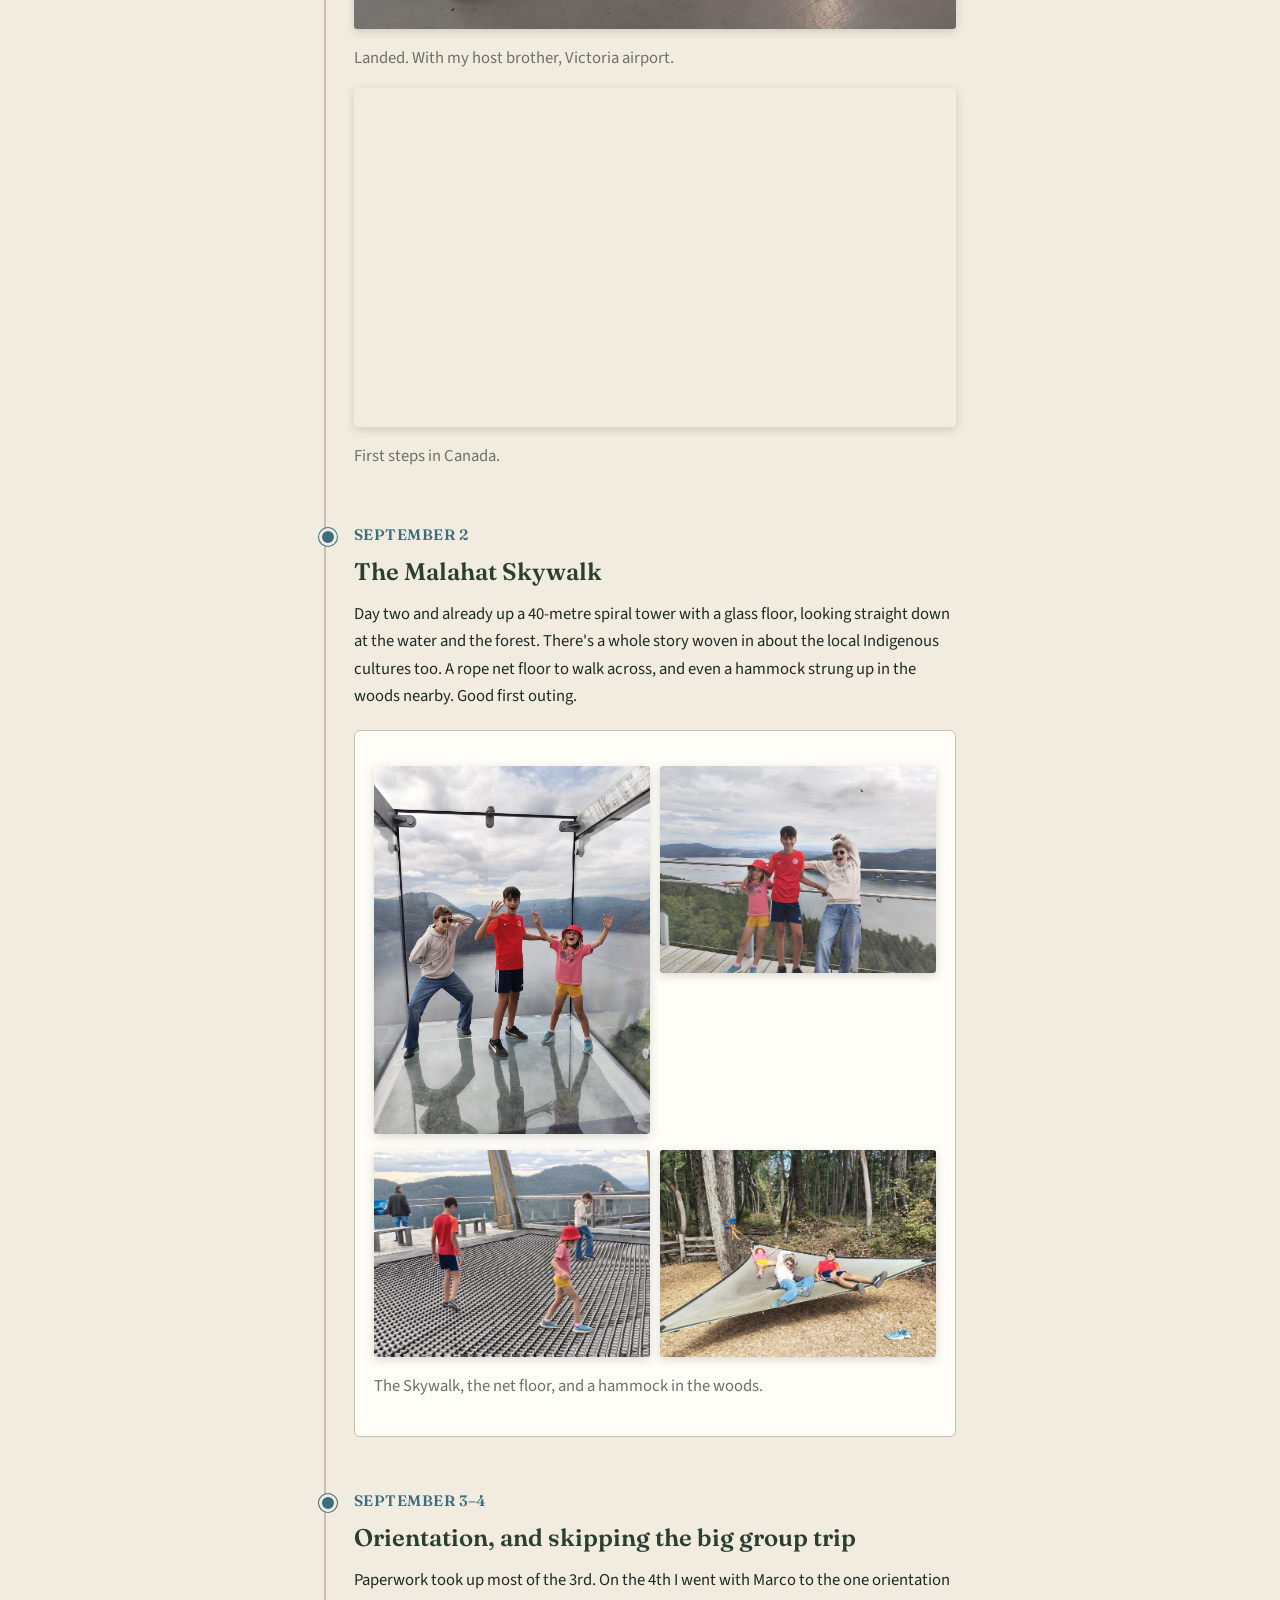
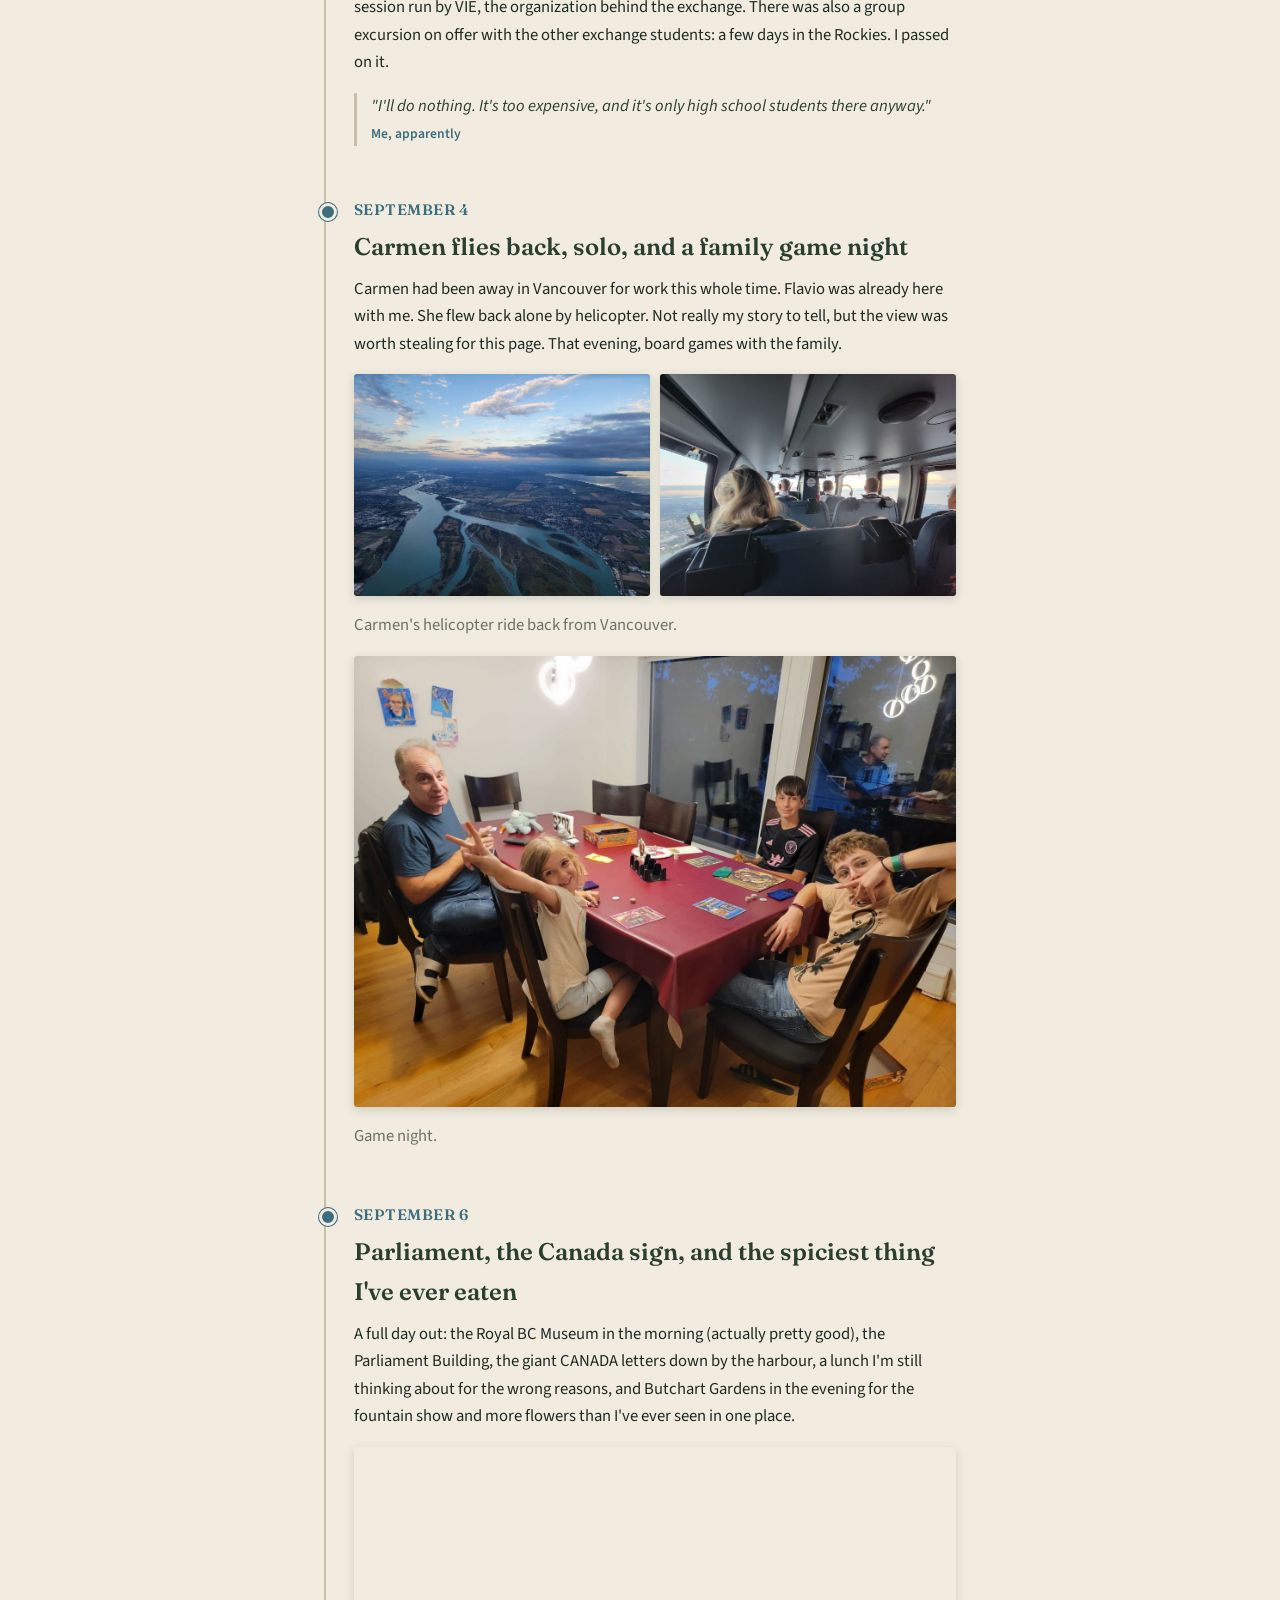
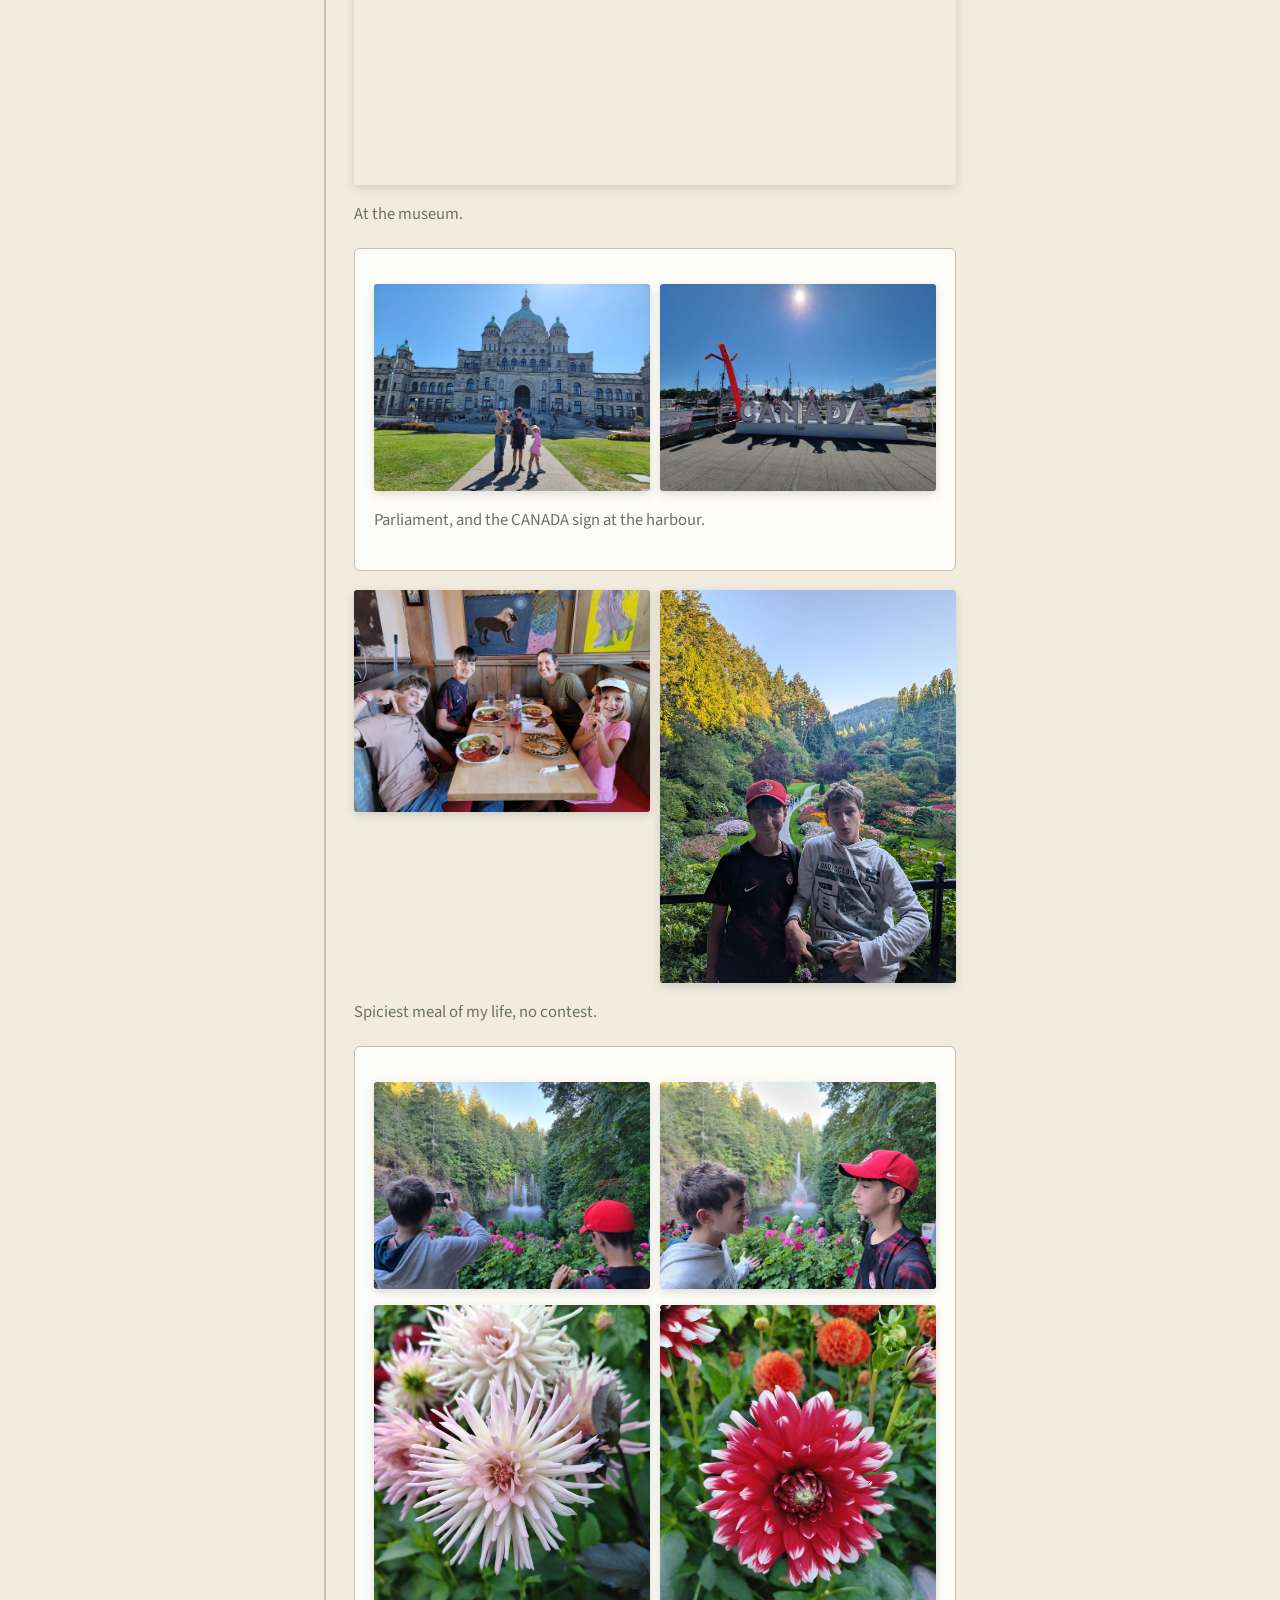
==== commit b19f3b90: "minor adjustments - marco + how this all started" ====
--- a/index.html
+++ b/index.html
@@ -21,7 +21,7 @@
 <main>
 
   <div class="part-label">Part One</div>
-  <div class="part-title">How this started</div>
+  <div class="part-title">How this all started</div>
 
   <div class="timeline">
 
@@ -292,7 +292,7 @@
     <div class="entry">
       <div class="date">This week</div>
       <h2>First dinner with the whole family</h2>
-      <p>My first proper meal with everyone around the table at Amy's. Good sign so far. A couple of days later, singing and just goofing around with everyone, caught on video.</p>
+      <p>My first proper meal with everyone around the table at Amy's. Good sign so far. A couple of days later, Marco came by and we all ended up singing and goofing around together, caught on video.</p>
       <div class="photo-grid single">
         <img class="photo" loading="lazy" src="images/vic-amydinner.jpg" alt="Anatole having dinner with Amy's whole family around the table">
       </div>
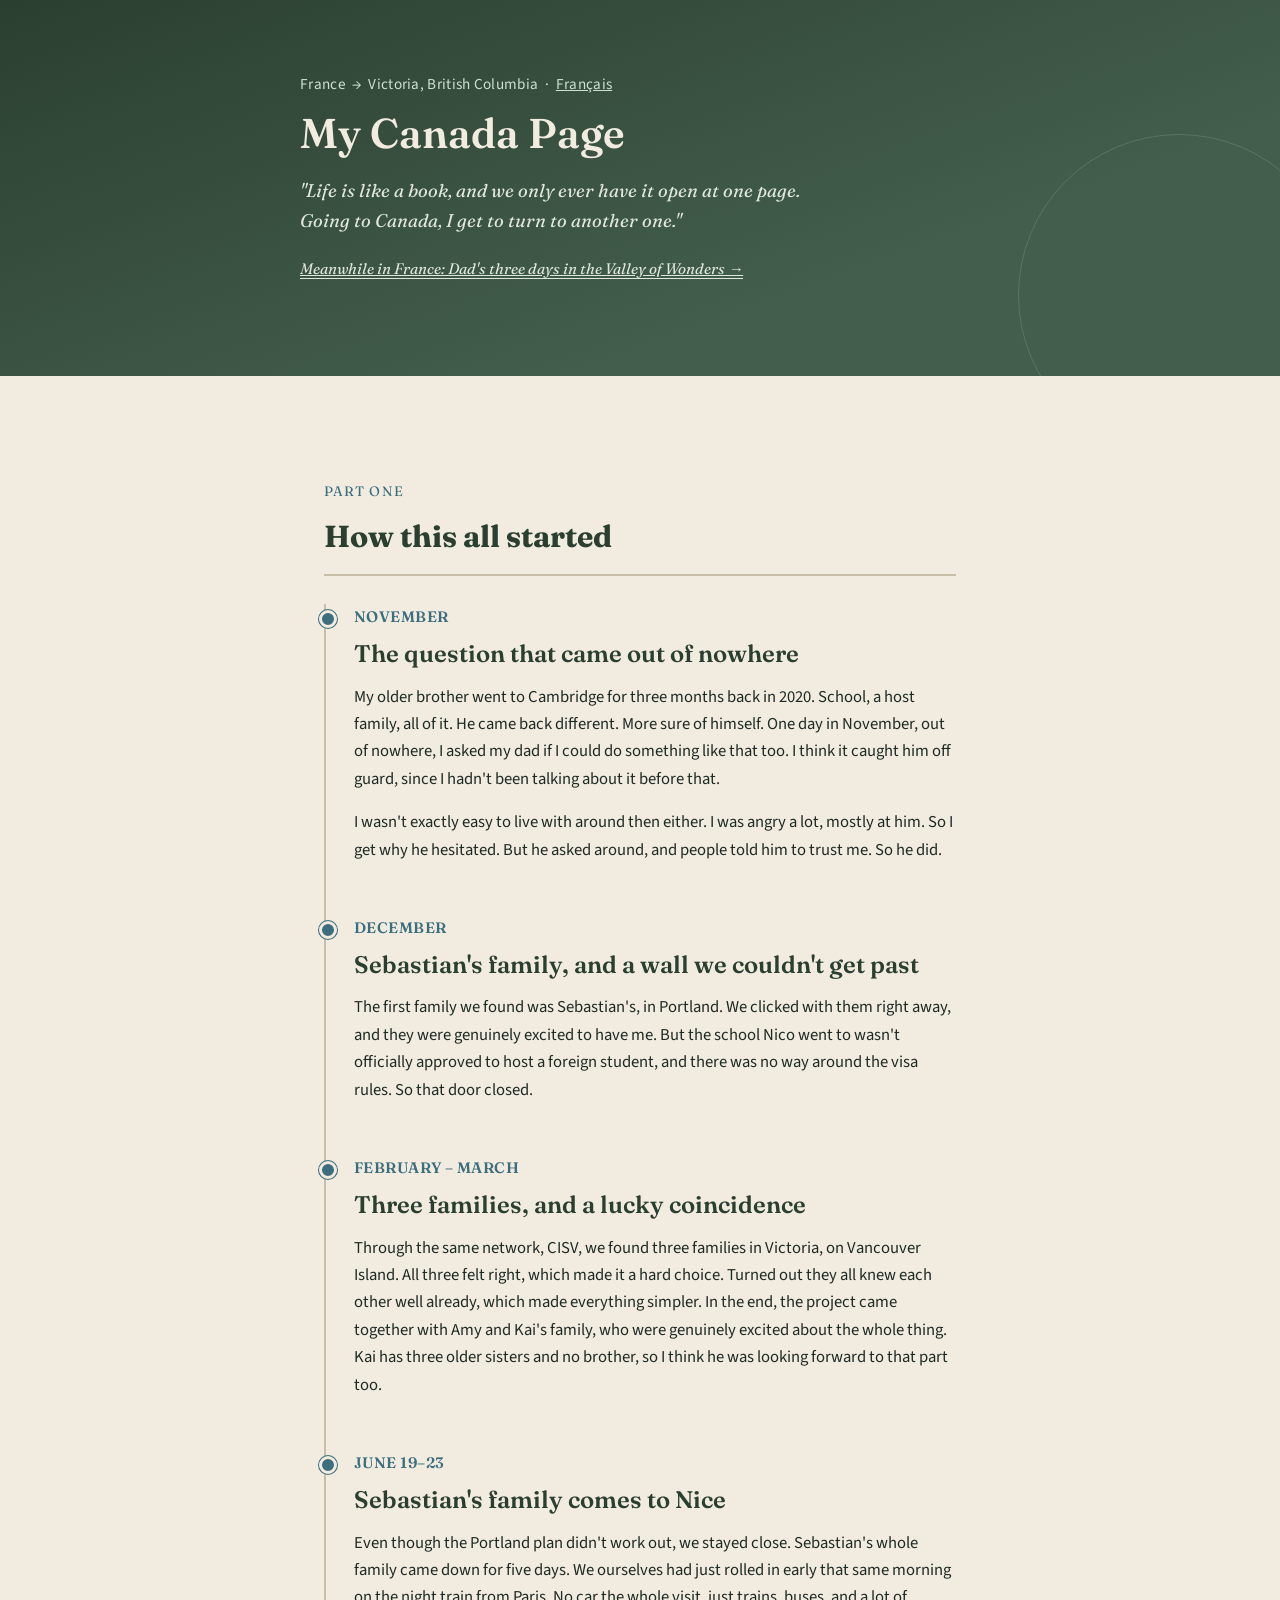
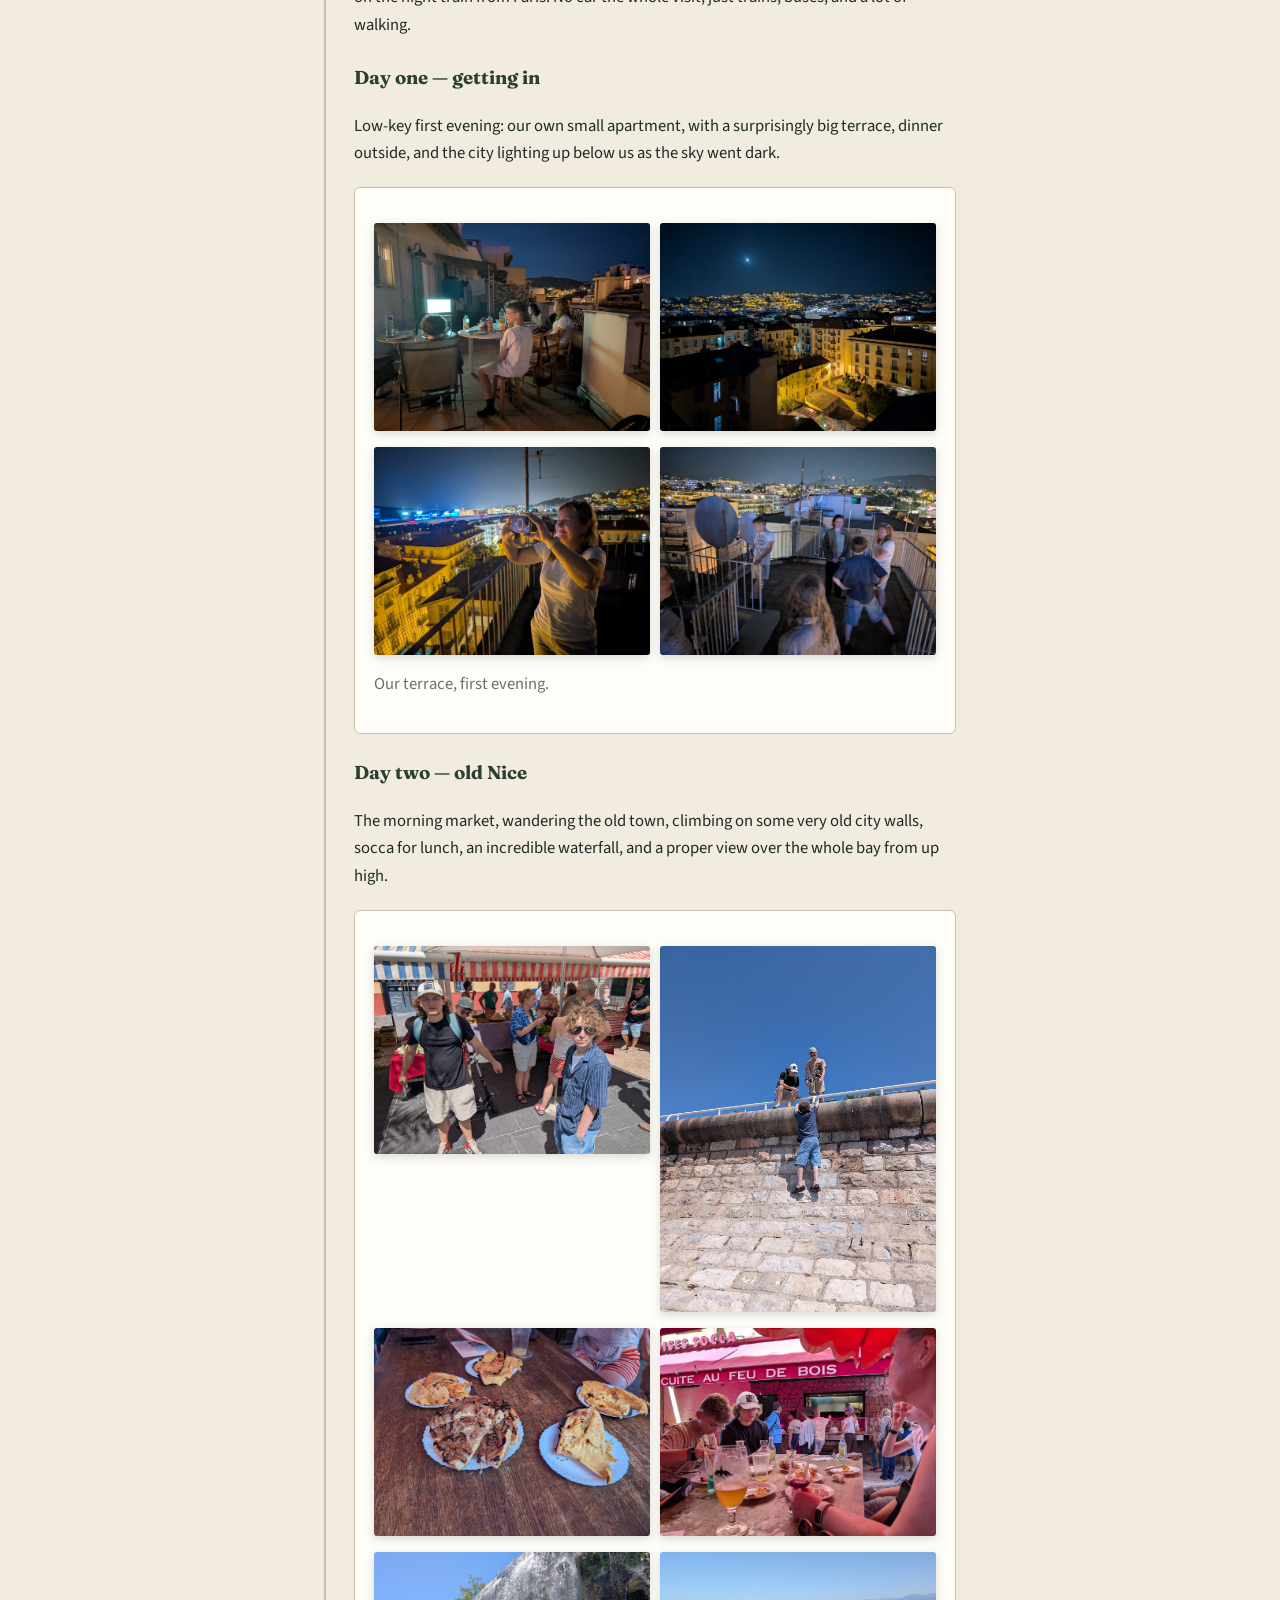
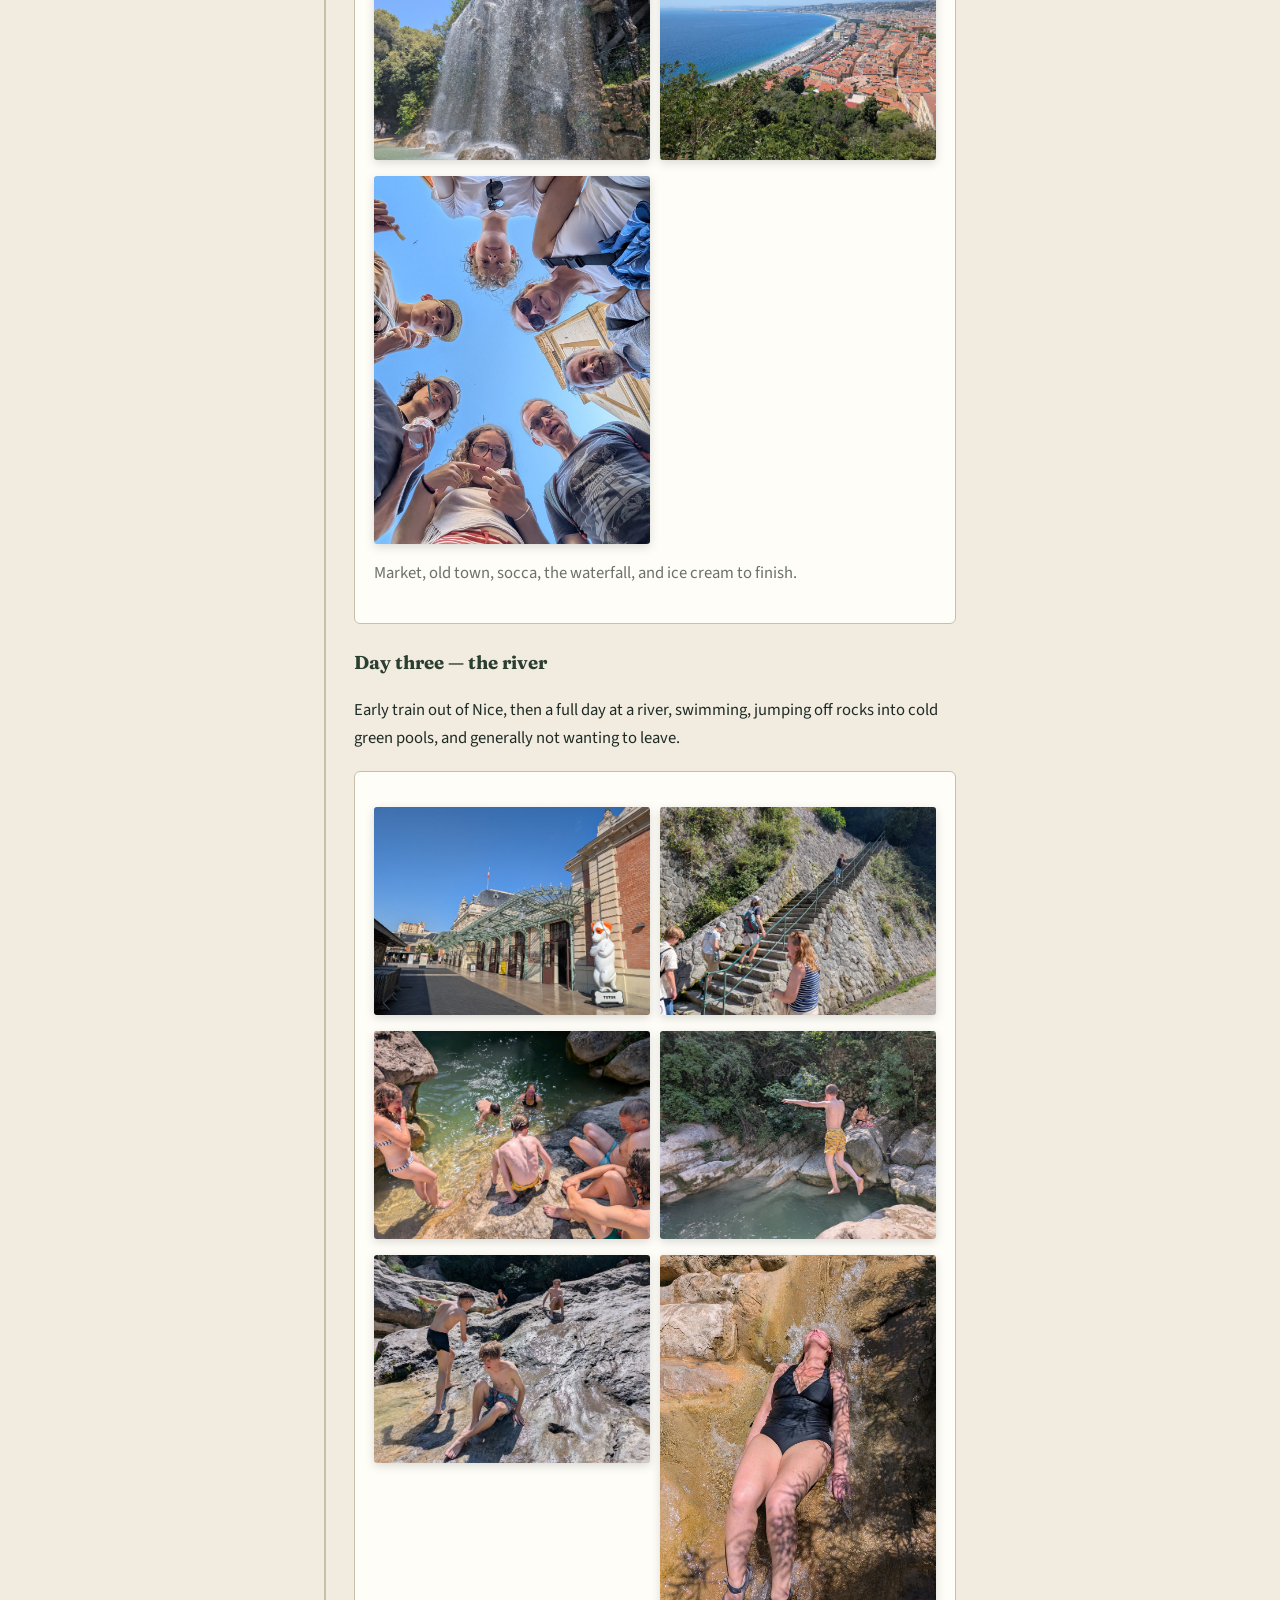
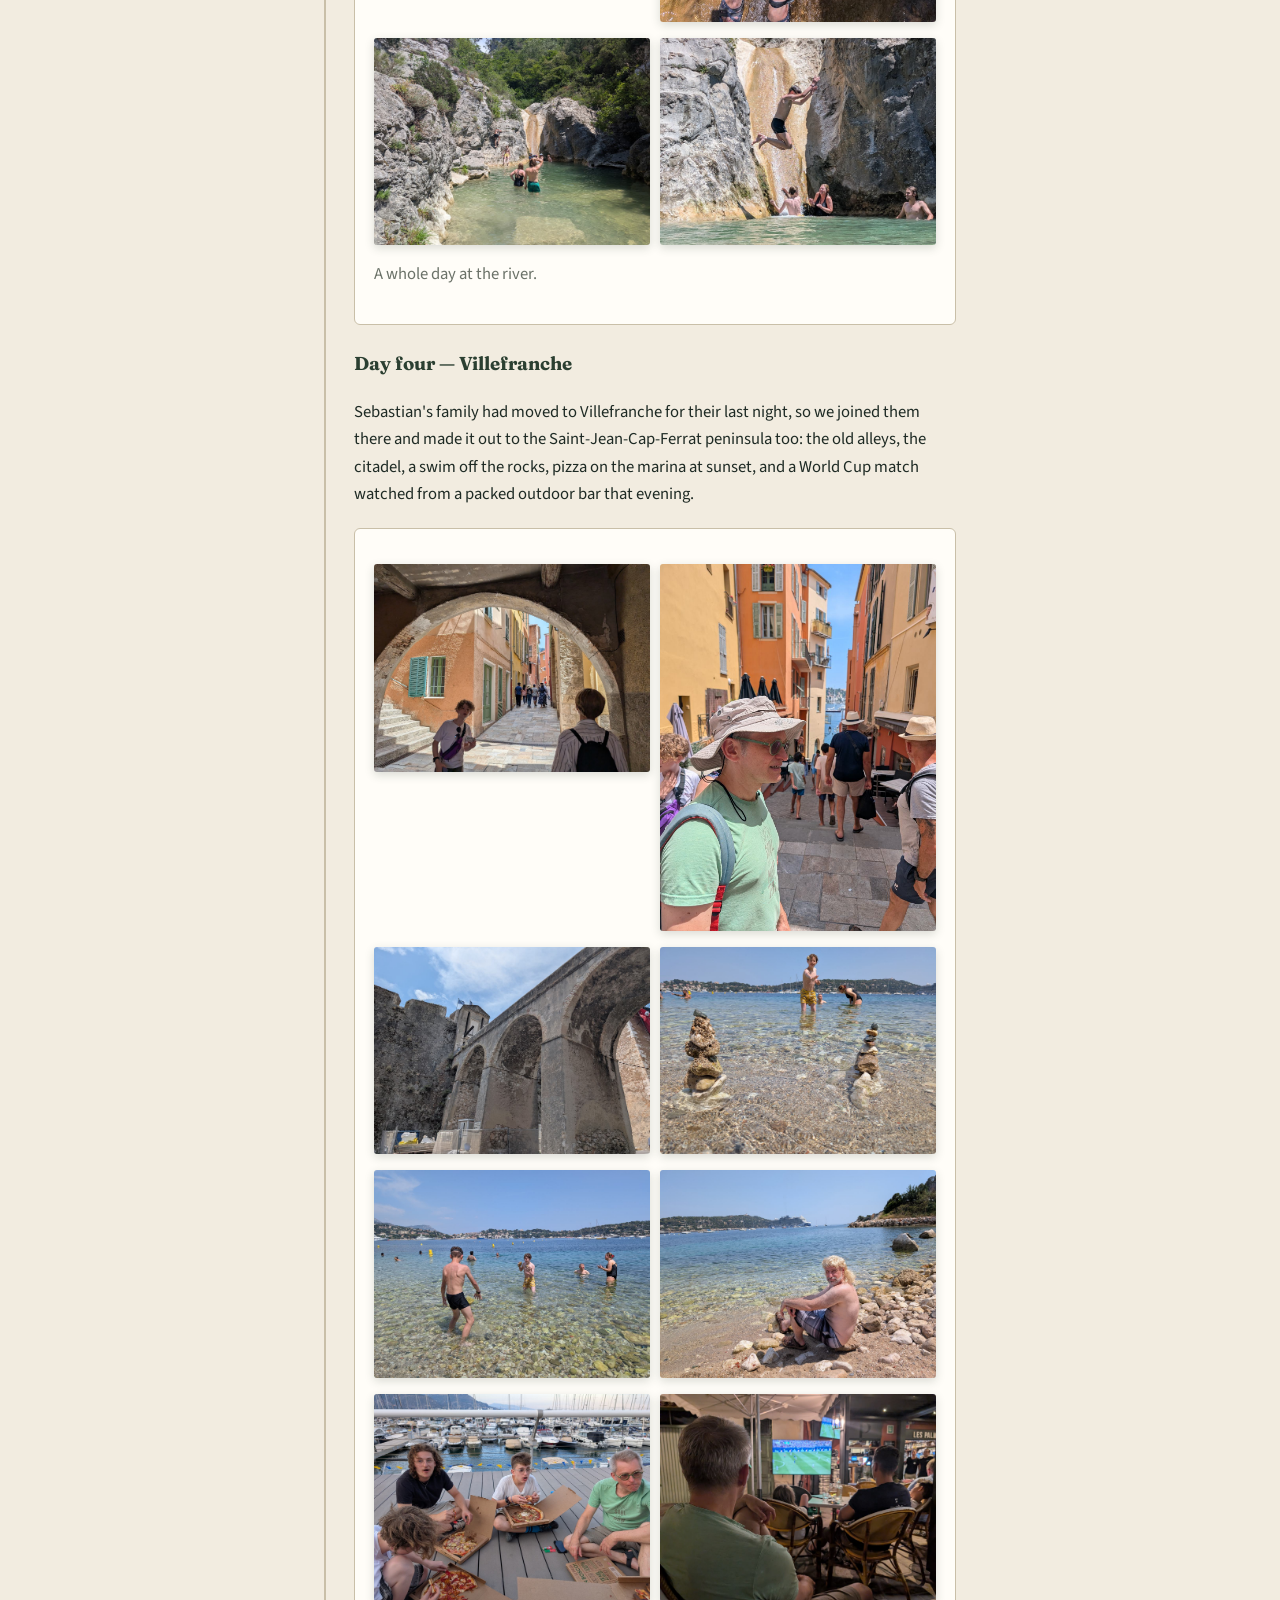
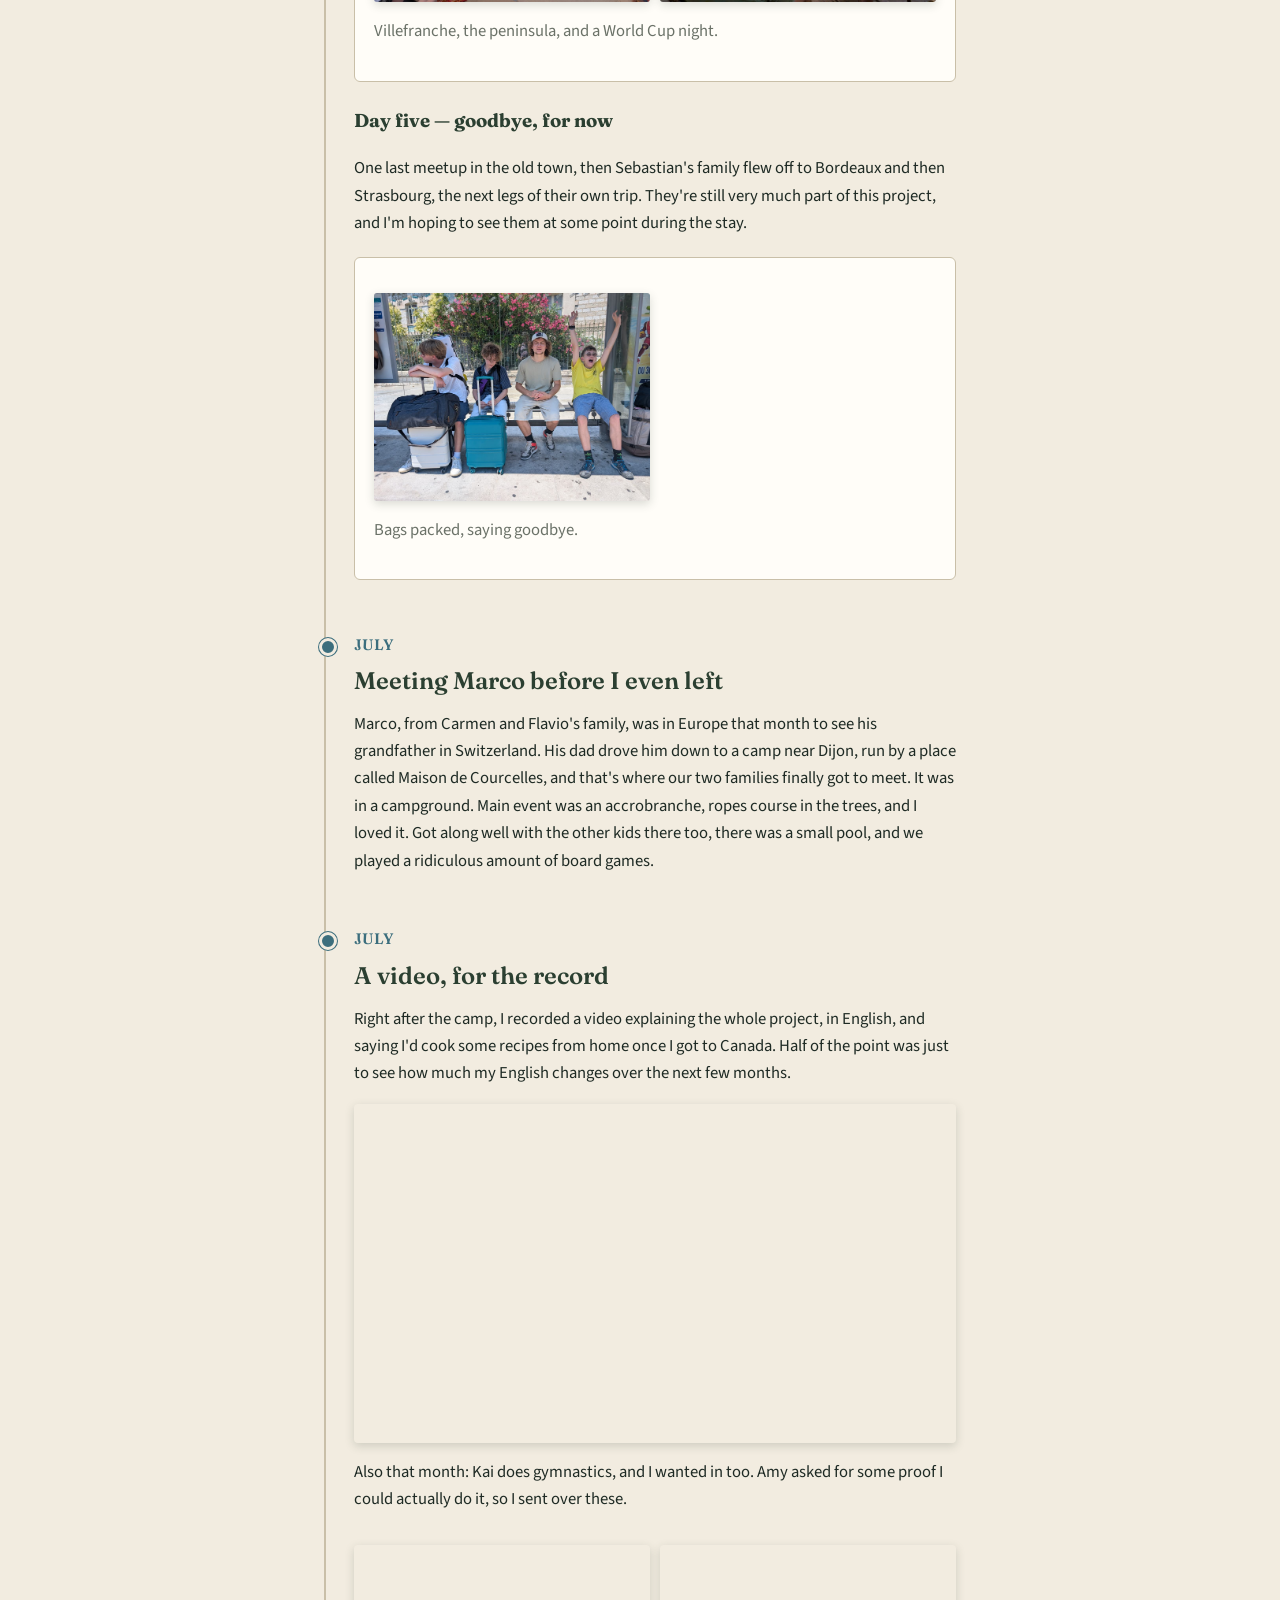
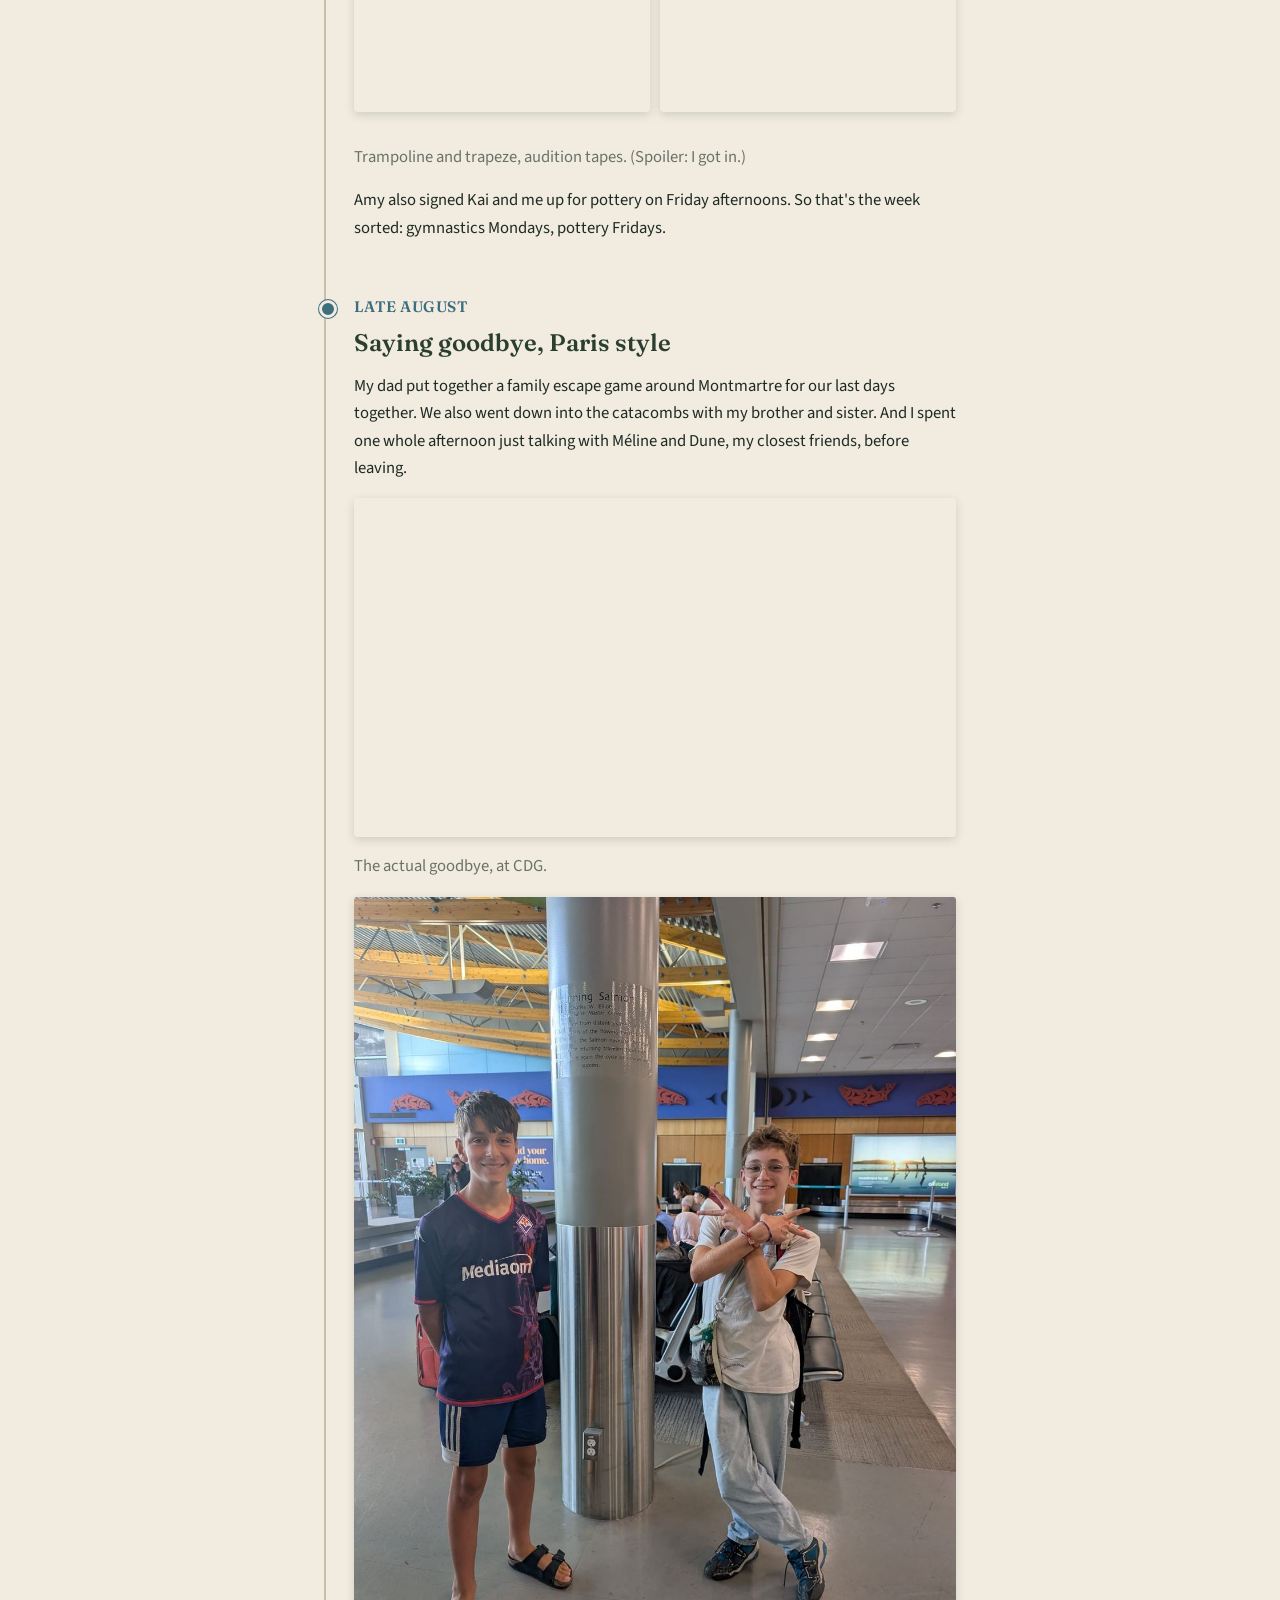
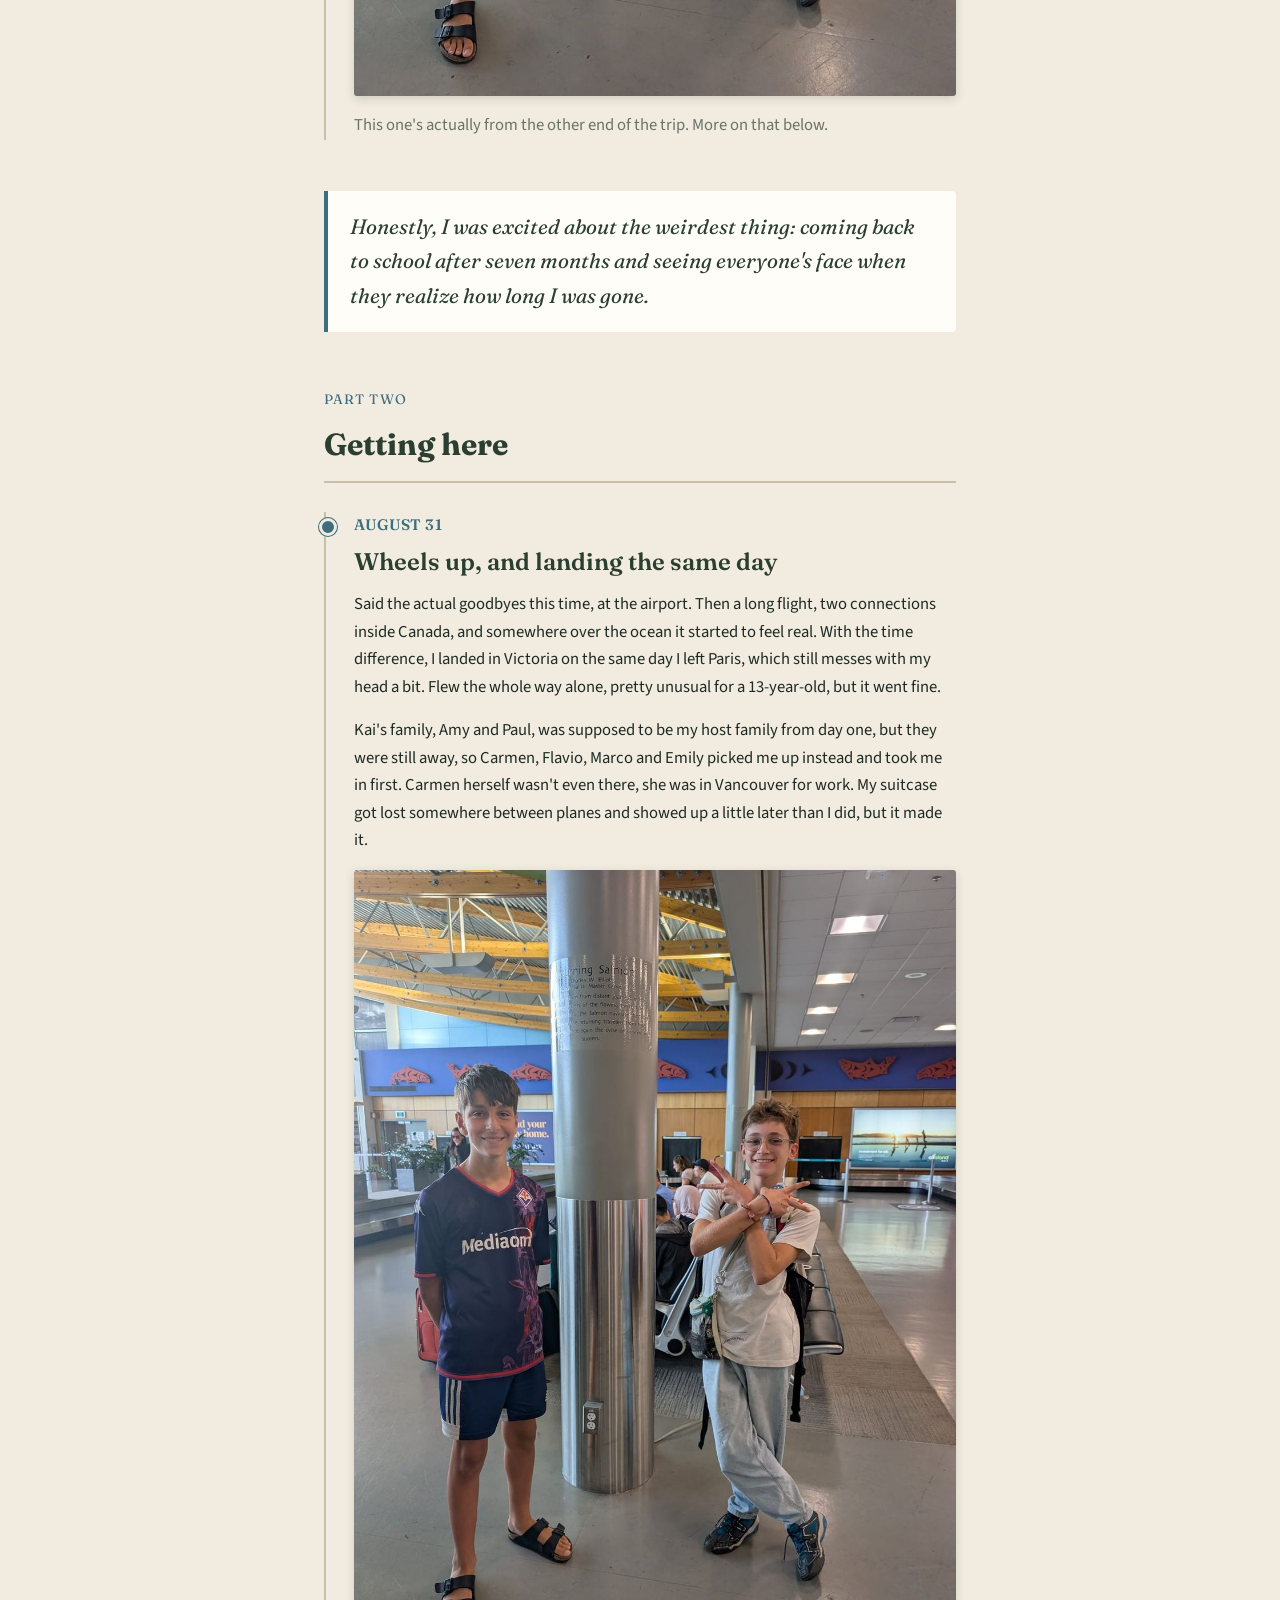
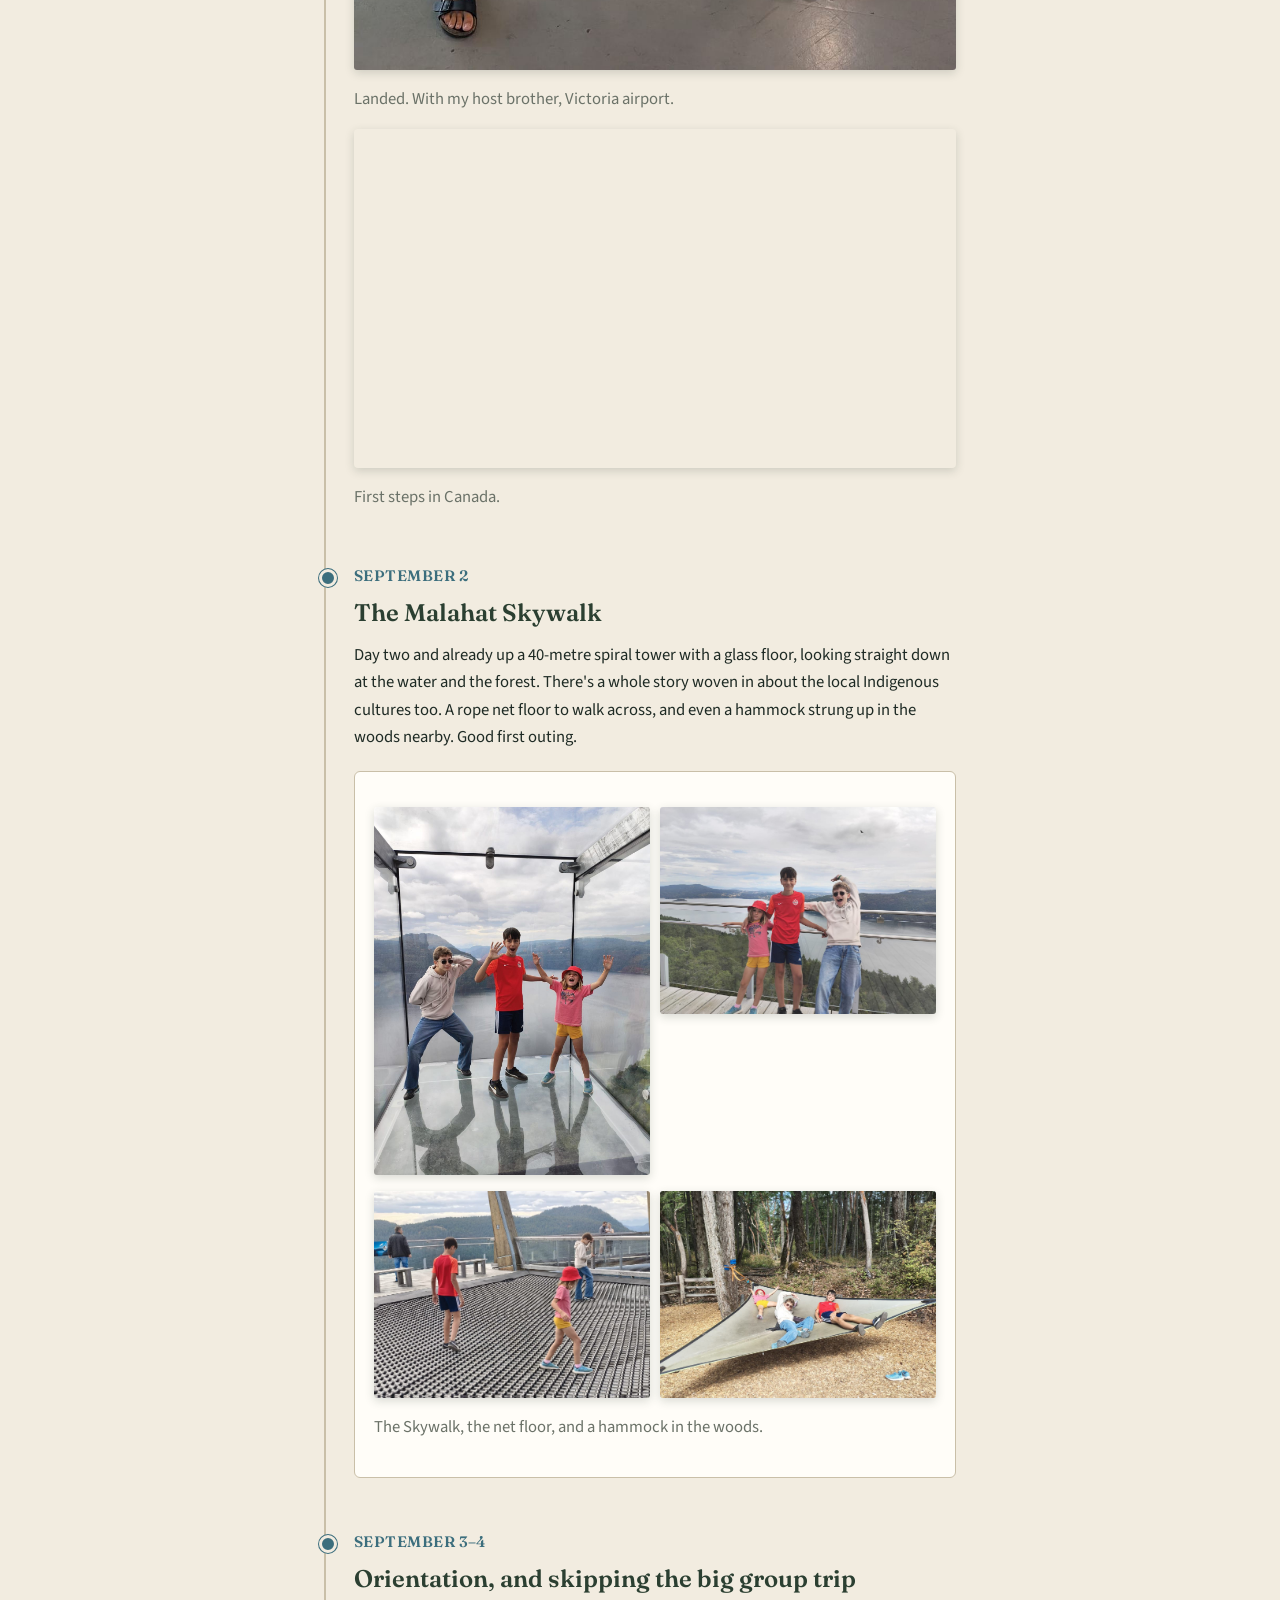
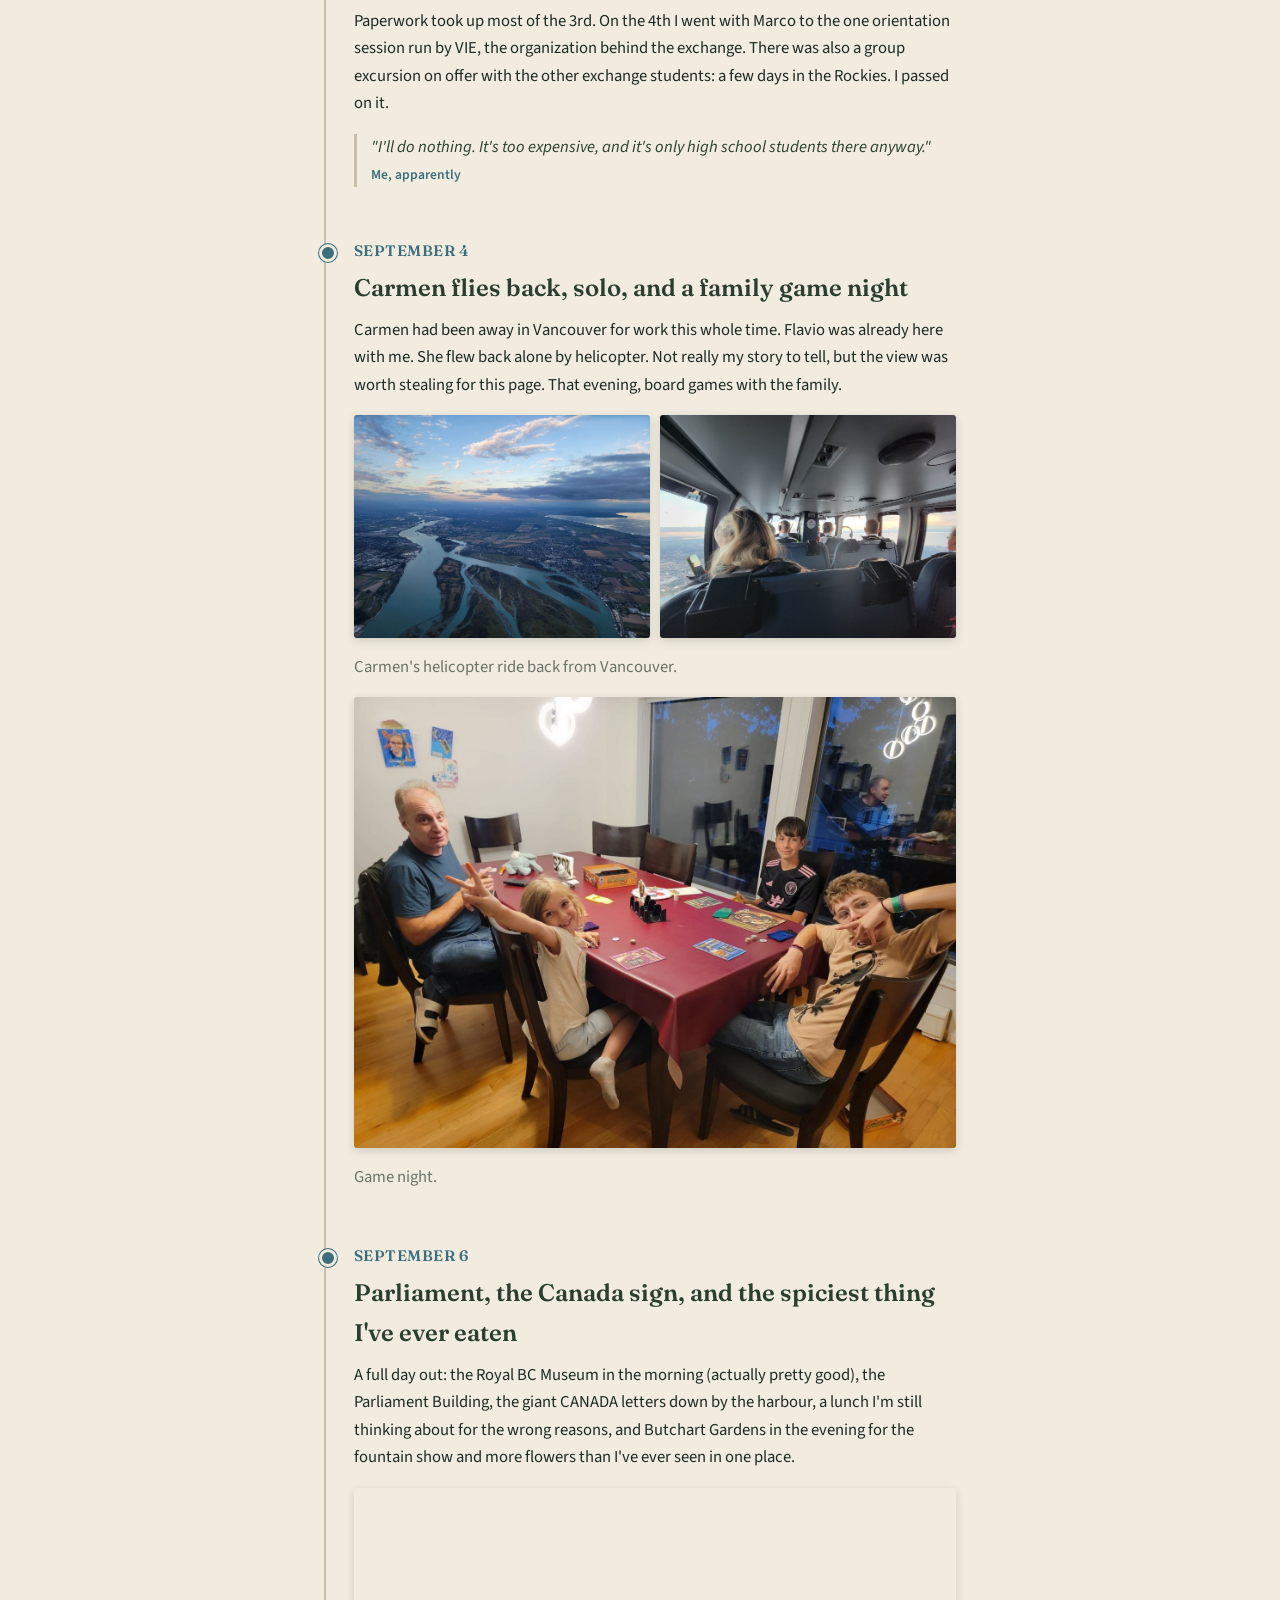
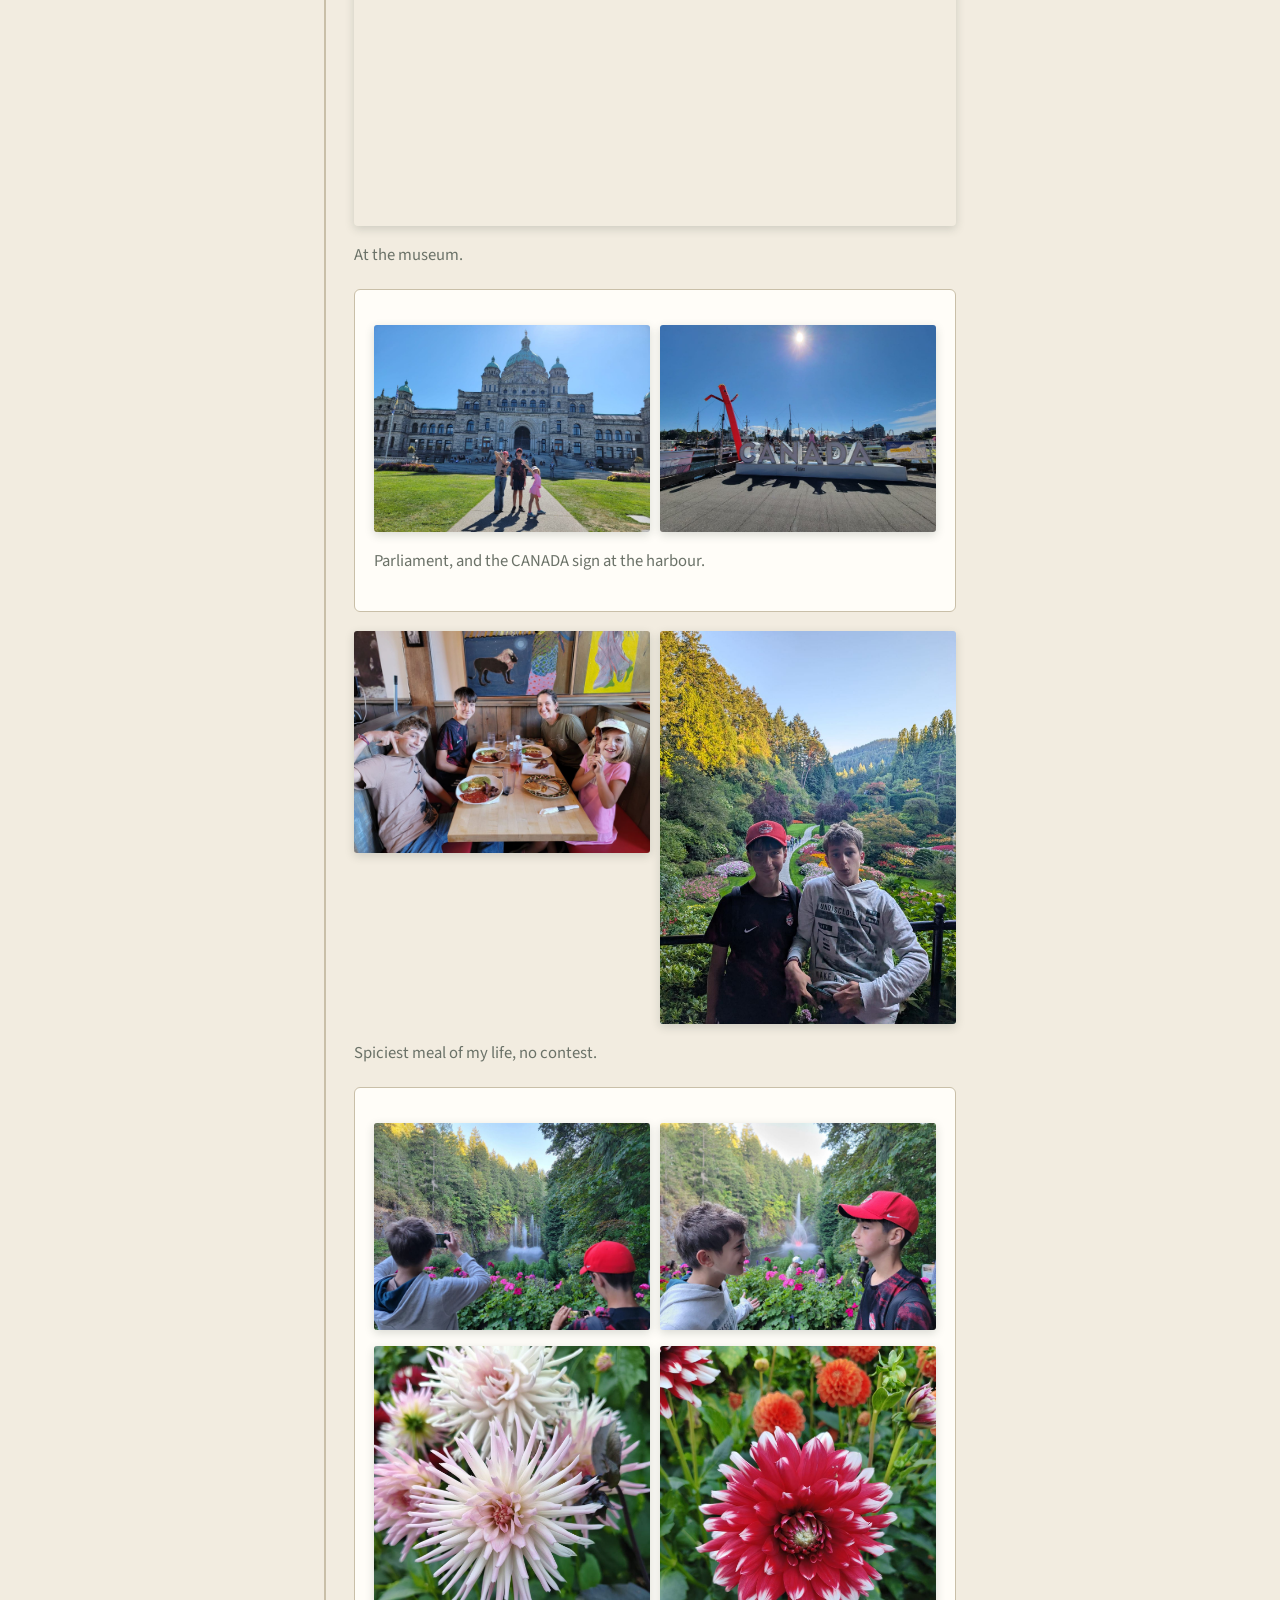
==== commit b608d739: "integrate merveilles into anatole s story" ====
--- a/index.html
+++ b/index.html
@@ -15,6 +15,7 @@
     <div class="hero-kicker">France &nbsp;&rarr;&nbsp; Victoria, British Columbia &nbsp;&middot;&nbsp; <a href="index-fr.html" style="color:inherit;">Français</a></div>
     <h1>My Canada Page</h1>
     <p class="hero-sub">"Life is like a book, and we only ever have it open at one page. Going to Canada, I get to turn to another one."</p>
+    <p class="hero-sub" style="margin-top:1.2rem;font-size:.95rem;"><a href="merveilles.html" style="color:inherit;border-bottom:1px solid currentColor;">Meanwhile in France: Dad's three days in the Valley of Wonders &rarr;</a></p>
   </div>
 </header>
 
